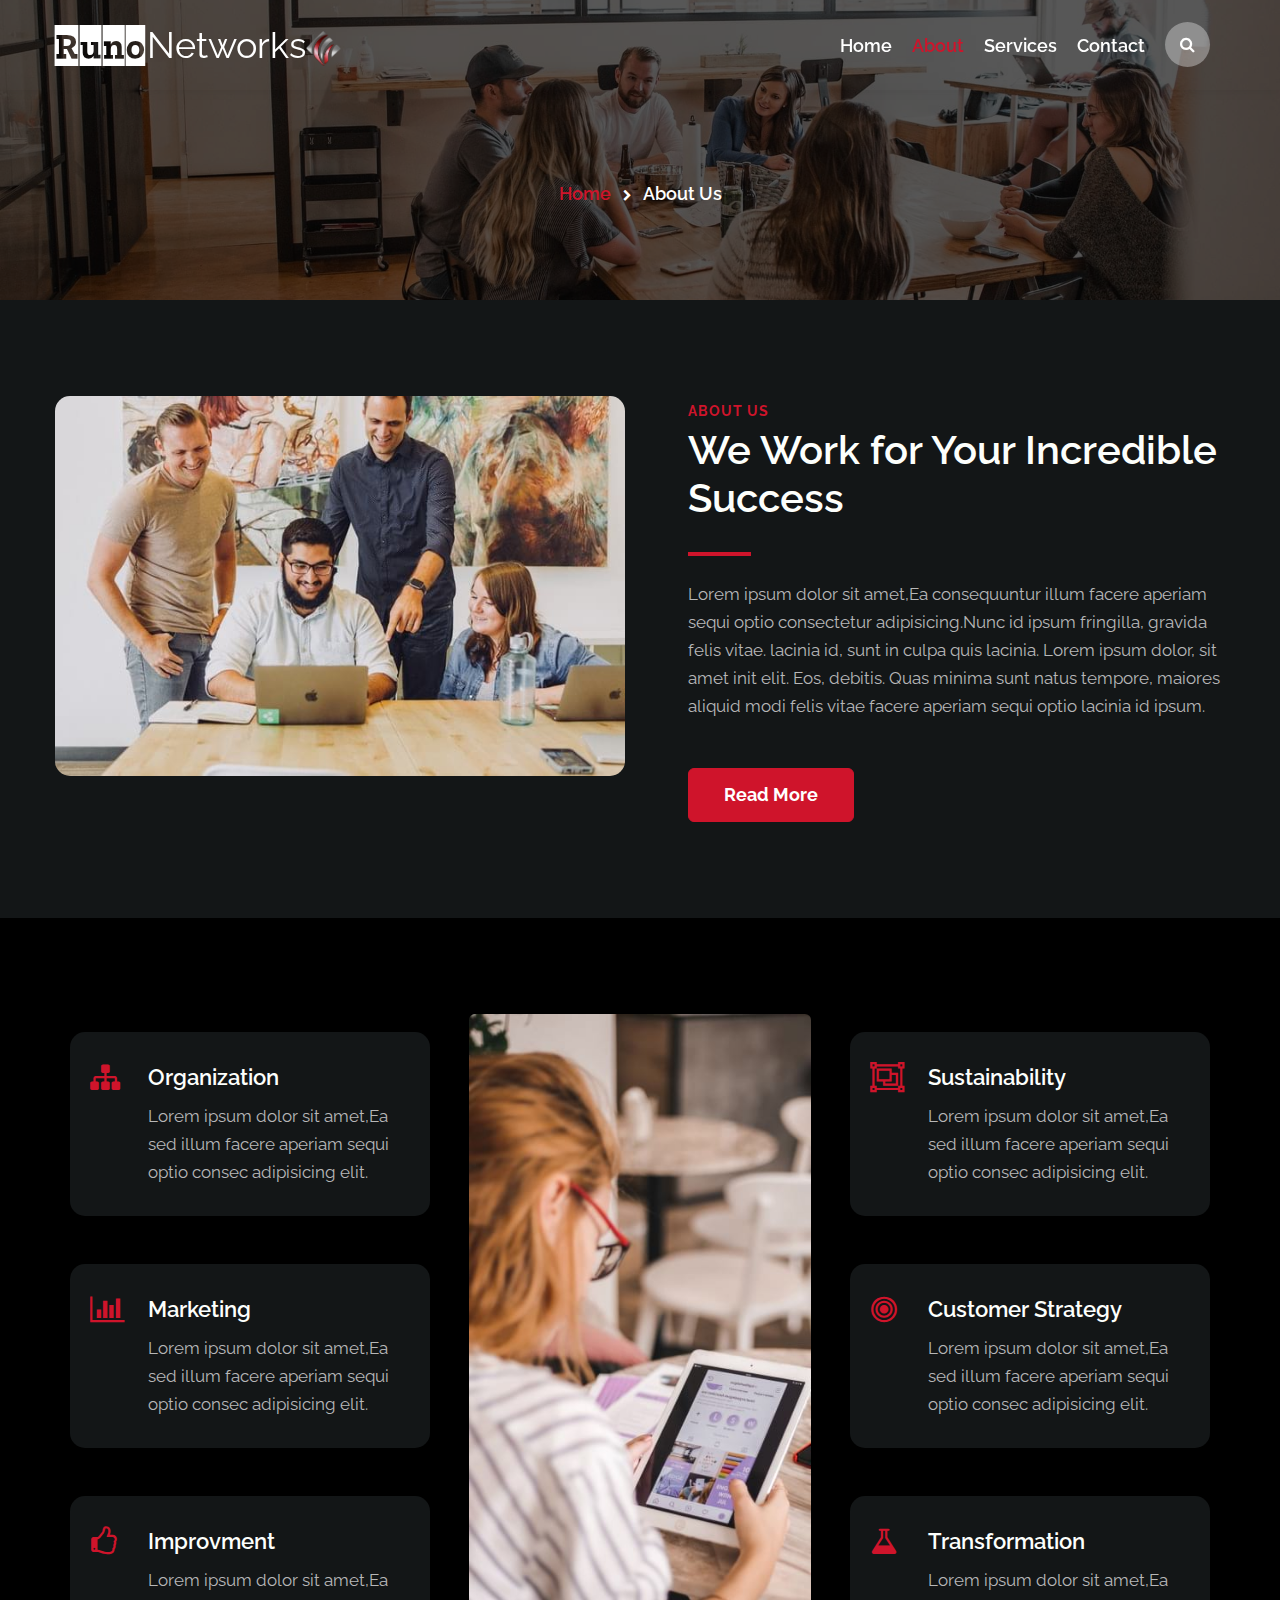
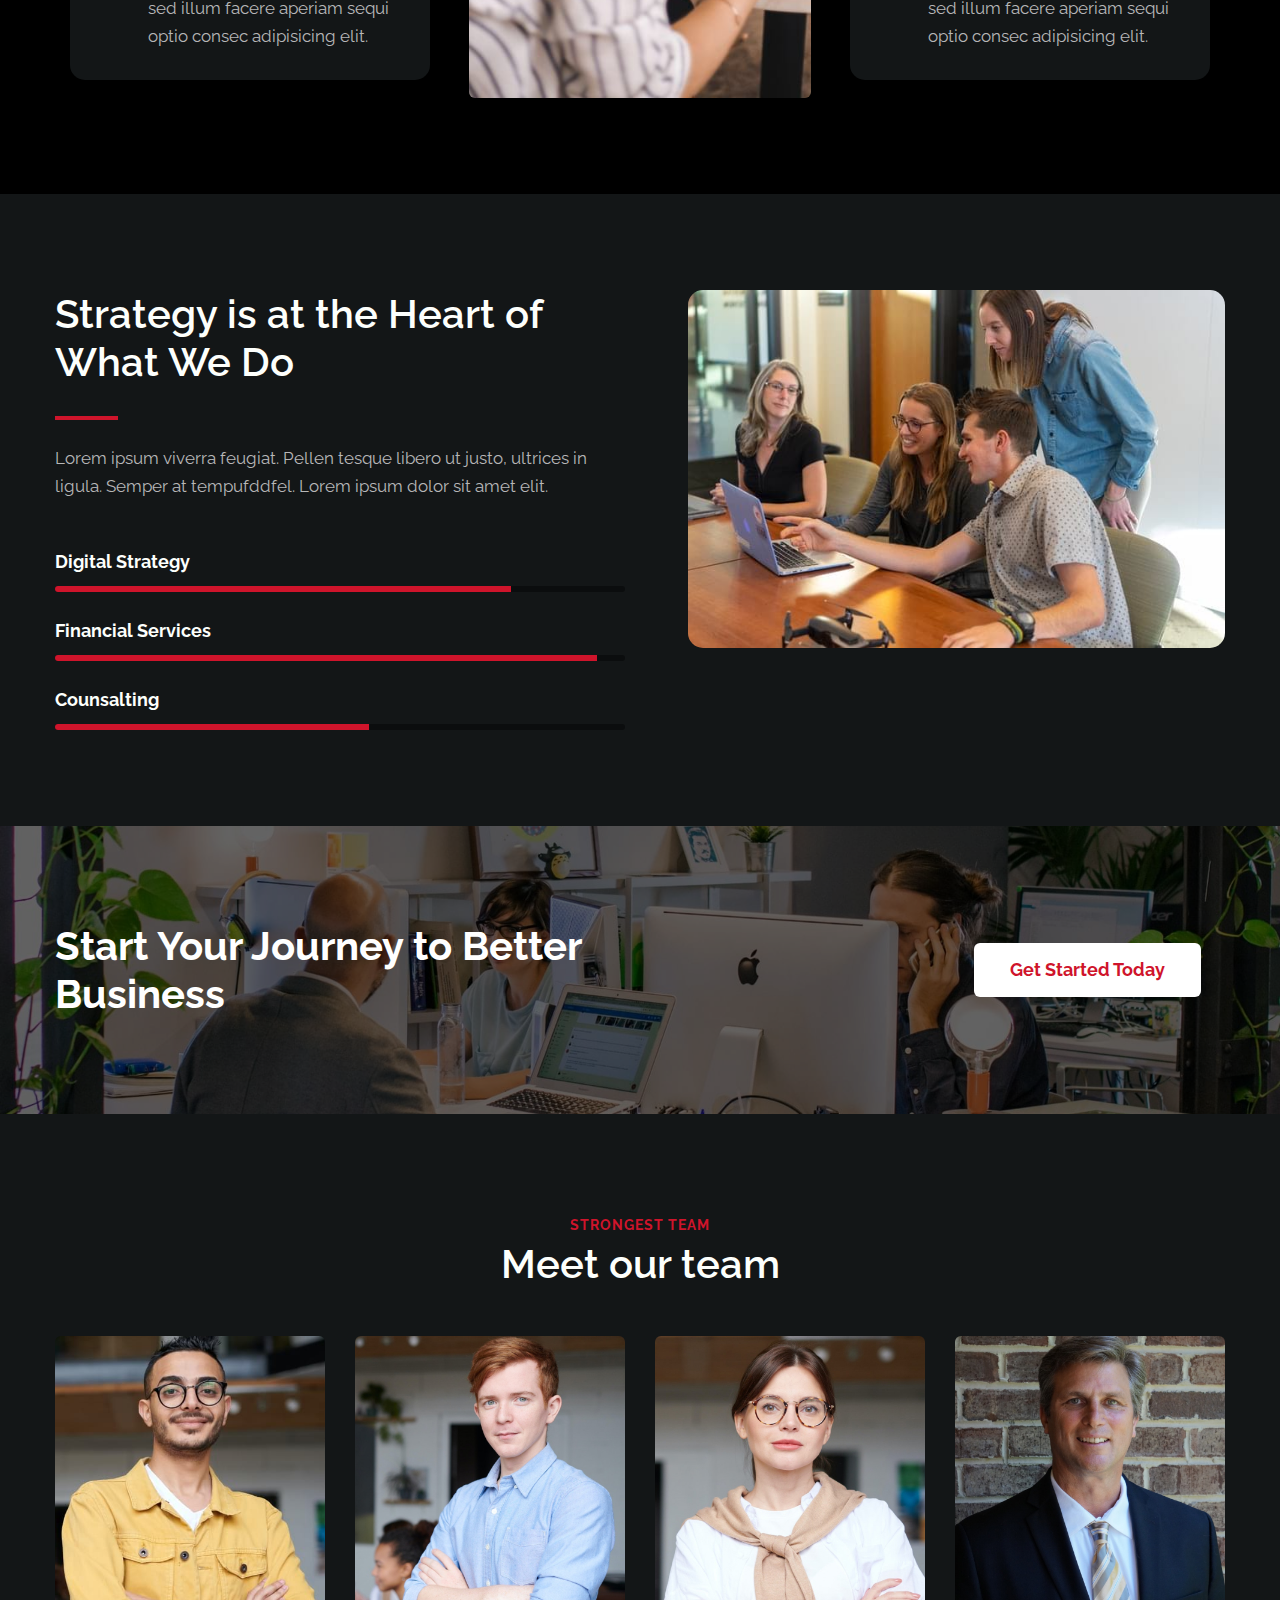
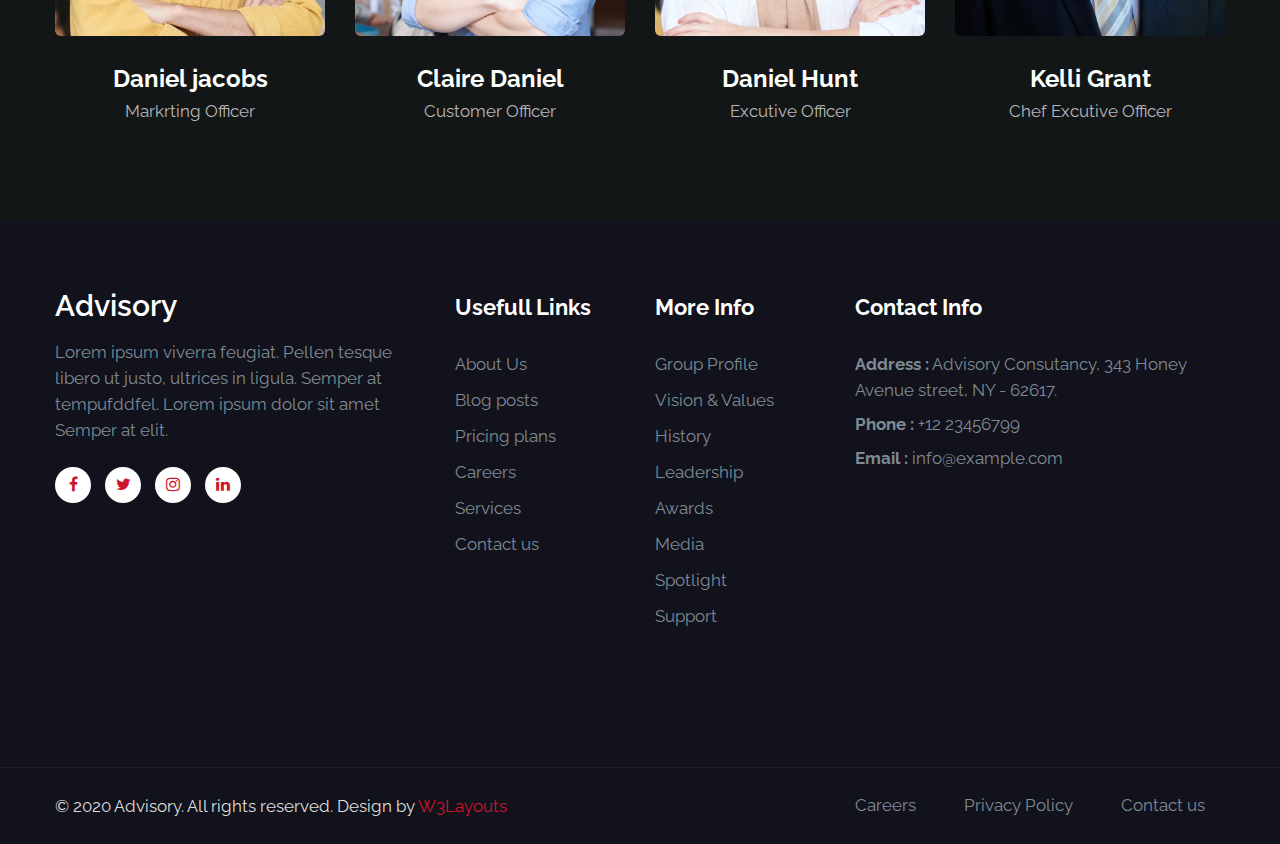
==== about.html @ a438079e "se cambia src" ====
<!--
Author: W3layouts
Author URL: http://w3layouts.com
-->
<!doctype html>
<html lang="en" data-theme="dark">

<head>
  <!-- Required meta tags -->
  <meta charset="utf-8">
  <meta name="viewport" content="width=device-width, initial-scale=1, shrink-to-fit=no">
  <title>Advisory a Corporate Category Bootstrap Responsive Website Template - About : W3Layouts</title>
  <!--/google-fonts-->
  <link href="//fonts.googleapis.com/css2?family=Raleway:ital,wght@0,400;0,600;0,700;1,300;1,500&display=swap"
    rel="stylesheet">
  <link href="//fonts.googleapis.com/css2?family=Saira+Stencil+One&display=swap" rel="stylesheet">
  <link href="//fonts.googleapis.com/css2?family=Zilla+Slab+Highlight:wght@700&display=swap" rel="stylesheet">
  <!--//google-fonts-->
  <!-- Template CSS -->
  <link rel="stylesheet" href="assets/css/style-starter.css">

</head>

<body>
  <!--header-->
  <header id="site-header" class="fixed-top">
    <div class="container">
      <nav class="navbar navbar-expand-lg stroke px-0">
        <h1> <a class="navbar-brand" href="index.html">
            <span class="hny-log">Runo</span>Networks
          </a></h1>
    <a class="navbar-brand" href="#index.html">
        <img src="/assets/images/runoLogo.png"   style="height:35px;" />
    </a> 
        <button class="navbar-toggler  collapsed bg-gradient" type="button" data-toggle="collapse"
          data-target="#navbarTogglerDemo02" aria-controls="navbarTogglerDemo02" aria-expanded="false"
          aria-label="Toggle navigation">
          <span class="navbar-toggler-icon fa icon-expand fa-bars"></span>
          <span class="navbar-toggler-icon fa icon-close fa-times"></span>
        </button>

        <div class="collapse navbar-collapse" id="navbarTogglerDemo02">
          <ul class="navbar-nav ml-auto">
            <li class="nav-item">
              <a class="nav-link" href="index.html">Home <span class="sr-only">(current)</span></a>
            </li>
            <li class="nav-item active">
              <a class="nav-link" href="about.html">About</a>
            </li>
            <li class="nav-item">
              <a class="nav-link" href="services.html">Services</a>
            </li>
           
            <li class="nav-item">
              <a class="nav-link" href="contact.html">Contact</a>
            </li>
            <!--/search-right-->
            <div class="search-right">
              <a href="#search" title="search"><span class="fa fa-search" aria-hidden="true"></span></a>
              <!-- search popup -->
              <div id="search" class="pop-overlay">
                <div class="popup">

                  <form action="error.html" method="GET" class="search-box">
                    <input type="search" placeholder="Enter Keyword" name="search" required="required" autofocus="">
                    <button type="submit" class="btn"><span class="fa fa-search" aria-hidden="true"></span></button>
                  </form>

                </div>
                <a class="close" href="#close">×</a>
              </div>
              <!-- /search popup -->
            </div>
            <!--//search-right-->
          </ul>
        </div>
        
        <!-- toggle switch for light and dark theme -->
        <!-- se comenta el switch de temas, y se establace el dark como default-->
        <!-- <div class="cont-ser-position">
          <nav class="navigation">
            <div class="theme-switch-wrapper">
              <label class="theme-switch" for="checkbox">
                <input type="checkbox" id="checkbox">
                <div class="mode-container">
                  <i class="gg-sun"></i>
                  <i class="gg-moon"></i>
                </div>
              </label>
            </div>
          </nav>
        </div>
      -->
        <!-- //toggle switch for light and dark theme -->
      </nav>
    </div>
  </header>
  <!--/header-->
  <div class="inner-banner">
    <section class="w3l-breadcrumb text-center">
      <div class="container">
        <ul class="breadcrumbs-custom-path">
          <li><a href="index.html">Home</a></li>
          <li class="active"><span class="fa fa-chevron-right mx-2" aria-hidden="true"></span> About Us</li>
        </ul>
      </div>
    </section>
  </div>
  <!-- about page about section -->

  <section class="w3l-index3" id="about1">
    <div class="midd-w3 py-5">
      <div class="container py-lg-5 py-md-3">
        <div class="row">
          <div class="col-lg-6 mb-lg-0 mb-md-5 mb-4">
            <img src="assets/images/ab1.jpg" alt="" class="radius-image-full img-fluid">
          </div>
          <div class="col-lg-6 pl-lg-5 ">
            <h3 class="sub-titlehny">About Us</h3>
            <h3 class="hny-title mx-0 mb-4">We Work for Your Incredible Success</h3>
            <div class="separatorhny"></div>
            <p class="">Lorem ipsum dolor sit amet,Ea consequuntur illum facere aperiam sequi optio
              consectetur adipisicing.Nunc id ipsum fringilla, gravida felis vitae. lacinia id, sunt in
              culpa quis lacinia. Lorem ipsum dolor, sit amet init elit. Eos,
              debitis. Quas minima sunt natus tempore, maiores aliquid modi felis vitae facere aperiam sequi
              optio lacinia id ipsum.</p>
            <a href="#" class="btn btn-style btn-primary mt-sm-5 mt-4">Read More</a>
          </div>
        </div>
      </div>
    </div>
  </section>
  <!-- /bottom-grids-->
  <section class="w3l-content-4 py-5" id="why">
    <div class="content-4-main py-lg-5 py-md-4">
      <div class="container">
        <div class="row cont-ser-info-inn mx-lg-0">
          <div class="col-lg-4 cont-ser-right">
            <div class="cont-ser-right-grids mb-lg-5 mb-4">
              <div class="row">
                <div class="col-2 cont-ser-right-icon">
                  <div class="cont-ser-icon">
                    <span class="fa fa-sitemap"></span>
                  </div>
                </div>
                <div class="col-10 cont-ser-right-info">
                  <h6><a href="#url">Organization</a></h6>
                  <p>Lorem ipsum dolor sit amet,Ea sed illum facere aperiam sequi optio consec
                    adipisicing elit.</p>
                </div>
              </div>
            </div>
            <div class="cont-ser-right-grids mb-lg-5 mb-4">
              <div class="row">
                <div class="col-2 cont-ser-right-icon">
                  <div class="cont-ser-icon">
                    <span class="fa fa-bar-chart"></span>
                  </div>
                </div>
                <div class="col-10 cont-ser-right-info">
                  <h6><a href="#url">Marketing</a></h6>
                  <p>Lorem ipsum dolor sit amet,Ea sed illum facere aperiam sequi optio consec
                    adipisicing elit.</p>
                </div>
              </div>
            </div>
            <div class="cont-ser-right-grids">
              <div class="row">
                <div class="col-2 cont-ser-right-icon">
                  <div class="cont-ser-icon">
                    <span class="fa fa-thumbs-o-up"></span>
                  </div>
                </div>
                <div class="col-10 cont-ser-right-info">
                  <h6><a href="#url">Improvment </a></h6>
                  <p>Lorem ipsum dolor sit amet,Ea sed illum facere aperiam sequi optio consec
                    adipisicing elit.</p>
                </div>
              </div>
            </div>
          </div>
          <div class="col-lg-4 cont-ser-left px-lg-4 mt-lg-0 mt-5">
            <img src="assets/images/services.jpg" class="img-fluid radius-image" alt="">
          </div>
          <div class="col-lg-4 cont-ser-right">
            <div class=" cont-ser-right-grids mb-lg-5 mb-4">
              <div class="row">
                <div class="col-2 cont-ser-right-icon">
                  <div class="cont-ser-icon">
                    <span class="fa fa-object-group"></span>
                  </div>
                </div>
                <div class="col-10 cont-ser-right-info">
                  <h6><a href="#url">Sustainability</a></h6>
                  <p>Lorem ipsum dolor sit amet,Ea sed illum facere aperiam sequi optio consec
                    adipisicing elit.</p>
                </div>
              </div>
            </div>
            <div class="cont-ser-right-grids mb-lg-5 mb-4">
              <div class="row">
                <div class="col-2 cont-ser-right-icon">
                  <div class="cont-ser-icon">
                    <span class="fa fa-bullseye"></span>
                  </div>
                </div>
                <div class="col-10 cont-ser-right-info">
                  <h6><a href="#url">Customer Strategy</a></h6>
                  <p>Lorem ipsum dolor sit amet,Ea sed illum facere aperiam sequi optio consec
                    adipisicing elit.</p>
                </div>
              </div>
            </div>
            <div class="cont-ser-right-grids">
              <div class="row">
                <div class="col-2 cont-ser-right-icon">
                  <div class="cont-ser-icon">
                    <span class="fa fa-flask"></span>
                  </div>
                </div>
                <div class="col-10 cont-ser-right-info">
                  <h6><a href="#url">Transformation</a></h6>
                  <p>Lorem ipsum dolor sit amet,Ea sed illum facere aperiam sequi optio consec
                    adipisicing elit.</p>
                </div>
              </div>
            </div>
          </div>

        </div>
      </div>
    </div>
  </section>
  <!-- home page skills section -->
  <section class="w3l-skills" id="skills">
    <div class="midd-w3 py-5">
      <div class="container py-lg-5 py-md-3">
        <div class="row">

          <div class="col-lg-6">
            <h3 class="hny-title mx-0 mb-4">Strategy is at the
              Heart of What We Do</h3>
            <div class="separatorhny"></div>
            <p>Lorem ipsum viverra feugiat. Pellen tesque libero ut justo, ultrices in
              ligula. Semper at tempufddfel. Lorem ipsum dolor sit amet elit. </p>
            <div class="skills-bars mt-md-5 mt-4">
              <div class="progress-info">
                <h6 class="progress-tittle">Digital Strategy</h6>
                <div class="progress">
                  <div class="progress-bar progress-bar-striped" role="progressbar" style="width: 80%"
                    aria-valuenow="80" aria-valuemin="0" aria-valuemax="100">
                  </div>
                </div>
              </div>
              <div class="progress-info">
                <h6 class="progress-tittle">Financial Services
                </h6>
                <div class="progress">
                  <div class="progress-bar progress-bar-striped" role="progressbar" style="width: 95%"
                    aria-valuenow="95" aria-valuemin="0" aria-valuemax="100">
                  </div>
                </div>
              </div>
              <div class="progress-info">
                <h6 class="progress-tittle">Counsalting</h6>
                <div class="progress">
                  <div class="progress-bar progress-bar-striped" role="progressbar" style="width: 55%"
                    aria-valuenow="55" aria-valuemin="0" aria-valuemax="100">
                  </div>
                </div>
              </div>

            </div>
          </div>
          <div class="col-lg-6 pl-lg-5 mt-lg-0 mt-5">
            <img src="assets/images/ab2.jpg" alt="" class="radius-image-full img-fluid">
          </div>
        </div>
      </div>

    </div>
  </section>
  <!-- //home page skills section -->
  <!-- /form-25-section -->
  <section class="w3l-form-25-section" id="subscribe">
    <!-- /form-25-section -->
    <div class="form-25-mian">
      <div class="container py-5">
        <div class="row subscription-grids py-5">
          <div class="col-lg-7 subscription-left forms-25-info">
            <div class="header-title">
              <h3 class="p-0">Start Your Journey to Better Business
              </h3>
            </div>
          </div>
          <div class="col-lg-5 subscription-right pl-lg-5 mt-lg-0 mt-4 text-lg-right">
            <a href="about.html" class="btn btn-style btn-white mr-lg-4 mr-sm-3"> Get Started Today</a>
          </div>
        </div>
      </div>
  </section>
  <!-- //form-25-section -->
  <!--/team-sec-->
  <section class="w3l-team-main" id="team">
    <div class="team py-5">
      <div class="container py-lg-5">
        <h6 class="sub-titlehny text-center">Strongest Team</h6>
        <h3 class="hny-title mb-md-5 mb-5 text-center">Meet our team</h3>
        <div class="row team-row mt-md-5 mt-4">
          <div class="col-lg-3 col-6 team-wrap">
            <div class="team-member text-center">
              <div class="team-img">
                <img src="assets/images/team1.jpg" alt="" class="radius-image">
                <div class="overlay-team">
                  <div class="team-details text-center">
                    <div class="socials mt-20">
                      <a href="#url">
                        <span class="fa fa-facebook-f"></span>
                      </a>
                      <a href="#url">
                        <span class="fa fa-twitter"></span>
                      </a>
                      <a href="#url">
                        <span class="fa fa-instagram"></span>
                      </a>
                    </div>
                  </div>
                </div>
              </div>
              <a href="#url" class="team-title">Daniel jacobs</a>
              <p>Markrting Officer</p>
            </div>
          </div>
          <!-- end team member -->

          <div class="col-lg-3 col-6 team-wrap">
            <div class="team-member text-center">
              <div class="team-img">
                <img src="assets/images/team3.jpg" alt="" class="radius-image">
                <div class="overlay-team">
                  <div class="team-details text-center">
                    <div class="socials mt-20">
                      <a href="#url">
                        <span class="fa fa-facebook-f"></span>
                      </a>
                      <a href="#url">
                        <span class="fa fa-twitter"></span>
                      </a>
                      <a href="#url">
                        <span class="fa fa-instagram"></span>
                      </a>
                    </div>
                  </div>
                </div>
              </div>
              <a href="#url" class="team-title">Claire Daniel</a>
              <p>Customer Officer</p>
            </div>
          </div>
          <!-- end team member -->

          <div class="col-lg-3 col-6 team-wrap mt-lg-0 mt-5">
            <div class="team-member last text-center">
              <div class="team-img">
                <img src="assets/images/team2.jpg" alt="" class="radius-image">
                <div class="overlay-team">
                  <div class="team-details text-center">
                    <div class="socials mt-20">
                      <a href="#url">
                        <span class="fa fa-facebook-f"></span>
                      </a>
                      <a href="#url">
                        <span class="fa fa-twitter"></span>
                      </a>
                      <a href="#url">
                        <span class="fa fa-instagram"></span>
                      </a>
                    </div>
                  </div>
                </div>
              </div>
              <a href="#url" class="team-title">Daniel Hunt</a>
              <p> Excutive Officer</p>
            </div>
          </div>
          <!-- end team member -->

          <div class="col-lg-3 col-6 team-wrap mt-lg-0 mt-5">
            <div class="team-member last text-center">
              <div class="team-img">
                <img src="assets/images/team4.jpg" alt="" class="radius-image">
                <div class="overlay-team">
                  <div class="team-details text-center">
                    <div class="socials mt-20">
                      <a href="#url">
                        <span class="fa fa-facebook-f"></span>
                      </a>
                      <a href="#url">
                        <span class="fa fa-twitter"></span>
                      </a>
                      <a href="#url">
                        <span class="fa fa-instagram"></span>
                      </a>
                    </div>
                  </div>
                </div>
              </div>
              <a href="#url" class="team-title">Kelli Grant</a>
              <p> Chef
                Excutive Officer</p>
            </div>
          </div>
          <!-- end team member -->

        </div>
      </div>
  </section>
  <!--//team-sec-->

  <!-- footer -->
  <section class="w3l-footer-29-main">
    <div class="footer-29 py-5">
      <div class="container py-lg-4">
        <div class="row footer-top-29">
          <div class="col-lg-4 col-md-6 col-sm-7 footer-list-29 footer-1 pr-lg-5">
            <div class="footer-logo mb-3">
              <a class="navbar-brand" href="index.html">Advisory</a>
            </div>
            <p>Lorem ipsum viverra feugiat. Pellen tesque libero ut justo, ultrices in ligula. Semper at
              tempufddfel. Lorem ipsum dolor sit amet Semper at elit.</p>
            <div class="main-social-footer-29 mt-4">
              <a href="#facebook" class="facebook"><span class="fa fa-facebook"></span></a>
              <a href="#twitter" class="twitter"><span class="fa fa-twitter"></span></a>
              <a href="#instagram" class="instagram"><span class="fa fa-instagram"></span></a>
              <a href="#linkedin" class="linkedin"><span class="fa fa-linkedin"></span></a>
            </div>
          </div>
          <div class="col-lg-2 col-md-6 col-sm-5 col-6 footer-list-29 footer-2 mt-sm-0 mt-5">

            <ul>
              <h6 class="footer-title-29">Usefull Links</h6>
              <li><a href="about.html">About Us</a></li>
              <li><a href="blog.html"> Blog posts</a></li>
              <li><a href="#pricing"> Pricing plans</a></li>
              <li><a href="#careers"> Careers</a></li>
              <li><a href="services.html">Services</a></li>
              <li><a href="contact.html">Contact us</a></li>
            </ul>
          </div>
          <div class="col-lg-2 col-md-6 col-sm-5 col-6 footer-list-29 footer-3 mt-lg-0 mt-5">
            <h6 class="footer-title-29">More Info</h6>
            <ul>
              <li><a href="#profile">Group Profile</a></li>
              <li><a href="#vision">Vision & Values</a></li>
              <li><a href="#history">History</a></li>
              <li><a href="#leader">Leadership</a></li>
              <li><a href="#award">Awards</a></li>
              <li><a href="#media"> Media</a></li>
              <li><a href="#spotlight">Spotlight</a></li>
              <li><a href="#support"> Support</a></li>
            </ul>

          </div>
          <div class="col-lg-4 col-md-6 col-sm-7 footer-list-29 footer-4 mt-lg-0 mt-5">
            <h6 class="footer-title-29">Contact Info </h6>
            <p><strong>Address :</strong> Advisory Consutancy, 343 Honey Avenue street, NY - 62617.</p>
            <p class="my-2"><strong>Phone :</strong> <a href="tel:+12 23456799">+12 23456799</a></p>
            <p><strong>Email :</strong> <a href="mailto:info@example.com">info@example.com</a></p>

            <div class="map-iframe-ft mt-4">
              <iframe
                src="https://www.google.com/maps/embed?pb=!1m18!1m12!1m3!1d317718.69319292053!2d-0.3817765050863085!3d51.528307984912544!2m3!1f0!2f0!3f0!3m2!1i1024!2i768!4f13.1!3m3!1m2!1s0x47d8a00baf21de75%3A0x52963a5addd52a99!2sLondon%2C+UK!5e0!3m2!1sen!2spl!4v1562654563739!5m2!1sen!2spl"
                width="100%" height="400" frameborder="0" style="border: 0px;" allowfullscreen=""></iframe>
            </div>
          </div>
        </div>
      </div>
    </div>
  </section>
  <!-- //footer -->

  <!-- copyright -->
  <section class="w3l-copyright">
    <div class="container">
      <div class="row bottom-copies">
        <p class="col-lg-8 copy-footer-29">© 2020 Advisory. All rights reserved. Design by <a
            href="https://w3layouts.com/" target="_blank">
            W3Layouts</a></p>

        <div class="col-lg-4 footer-list-29">
          <ul class="d-flex text-lg-right">
            <li><a href="#careers"> Careers</a></li>
            <li class="mx-lg-5 mx-md-4 mx-3"><a href="#privacymy-lg-0 my-4">Privacy Policy</a></li>
            <li><a href="contact.html">Contact us</a></li>
          </ul>
        </div>

      </div>
    </div>

    <!-- move top -->
    <button onclick="topFunction()" id="movetop" title="Go to top">
      &#10548;
    </button>
    <script>
      // When the user scrolls down 20px from the top of the document, show the button
      window.onscroll = function () {
        scrollFunction()
      };

      function scrollFunction() {
        if (document.body.scrollTop > 20 || document.documentElement.scrollTop > 20) {
          document.getElementById("movetop").style.display = "block";
        } else {
          document.getElementById("movetop").style.display = "none";
        }
      }

      // When the user clicks on the button, scroll to the top of the document
      function topFunction() {
        document.body.scrollTop = 0;
        document.documentElement.scrollTop = 0;
      }
    </script>
    <!-- /move top -->
  </section>
  <!-- //copyright -->
  <script src="assets/js/jquery-3.3.1.min.js"></script> <!-- Common jquery plugin -->
  <script src="assets/js/theme-change.js"></script><!-- theme switch js (light and dark)-->
  <!--/MENU-JS-->
  <script>
    $(window).on("scroll", function () {
      var scroll = $(window).scrollTop();

      if (scroll >= 80) {
        $("#site-header").addClass("nav-fixed");
      } else {
        $("#site-header").removeClass("nav-fixed");
      }
    });

    //Main navigation Active Class Add Remove
    $(".navbar-toggler").on("click", function () {
      $("header").toggleClass("active");
    });
    $(document).on("ready", function () {
      if ($(window).width() > 991) {
        $("header").removeClass("active");
      }
      $(window).on("resize", function () {
        if ($(window).width() > 991) {
          $("header").removeClass("active");
        }
      });
    });
  </script>
  <!--//MENU-JS-->

  <!-- disable body scroll which navbar is in active -->
  <script>
    $(function () {
      $('.navbar-toggler').click(function () {
        $('body').toggleClass('noscroll');
      })
    });
  </script>
  <!-- //disable body scroll which navbar is in active -->

  <!--bootstrap-->
  <script src="assets/js/bootstrap.min.js"></script>
  <!-- //bootstrap-->

</body>

</html>
---- assets/css/style-starter.css ----
@charset "UTF-8";

/*--
Author: W3layouts
Author URL: http://w3layouts.com
--*/
/*!
 * Bootstrap v4.4.1 (https://getbootstrap.com/)
 * Copyright 2011-2019 The Bootstrap Authors
 * Copyright 2011-2019 Twitter, Inc.
 * Licensed under MIT (https://github.com/twbs/bootstrap/blob/master/LICENSE)
 */
:root {
  --blue: #007bff;
  --indigo: #6610f2;
  --purple: #6f42c1;
  --pink: #e83e8c;
  --primary: #cf142b;
  --orange: #fd7e14;
  --yellow: #ffc107;
  --green: #28a745;
  --teal: #20c997;
  --cyan: #17a2b8;
  --white: #fff;
  --gray: #6c757d;
  --gray-dark: #343a40;
  --success: #28a745;
  --info: #17a2b8;
  --warning: #ffc107;
  --danger: #dc3545;
  --light: #f8f9fa;
  --dark: #343a40;
  --breakpoint-xs: 0;
  --breakpoint-sm: 576px;
  --breakpoint-md: 768px;
  --breakpoint-lg: 992px;
  --breakpoint-xl: 1200px;
  --font-family-sans-serif: -apple-system, BlinkMacSystemFont, "Segoe UI", Roboto, "Helvetica Neue", Arial, "Noto Sans", sans-serif, "Apple Color Emoji", "Segoe UI Emoji", "Segoe UI Symbol", "Noto Color Emoji";
  --font-family-monospace: SFMono-Regular, Menlo, Monaco, Consolas, "Liberation Mono", "Courier New", monospace;
}

*,
*::before,
*::after {
  box-sizing: border-box;
}

html {
  font-family: sans-serif;
  line-height: 1.15;
  -webkit-text-size-adjust: 100%;
  -webkit-tap-highlight-color: rgba(0, 0, 0, 0);
}

article,
aside,
figcaption,
figure,
footer,
header,
hgroup,
main,
nav,
section {
  display: block;
}

body {
  margin: 0;
  font-family: -apple-system, BlinkMacSystemFont, "Segoe UI", Roboto, "Helvetica Neue", Arial, "Noto Sans", sans-serif, "Apple Color Emoji", "Segoe UI Emoji", "Segoe UI Symbol", "Noto Color Emoji";
  font-size: 1rem;
  font-weight: 400;
  line-height: 1.5;
  color: #212529;
  text-align: left;
  background-color: #000;
}

[tabindex="-1"]:focus:not(:focus-visible) {
  outline: 0 !important;
}

hr {
  box-sizing: content-box;
  height: 0;
  overflow: visible;
}

h1,
h2,
h3,
h4,
h5,
h6 {
  margin-top: 0;
  margin-bottom: 0.5rem;
}

p {
  margin-top: 0;
  margin-bottom: 1rem;
}

abbr[title],
abbr[data-original-title] {
  text-decoration: underline;
  -webkit-text-decoration: underline dotted;
  text-decoration: underline dotted;
  cursor: help;
  border-bottom: 0;
  -webkit-text-decoration-skip-ink: none;
  text-decoration-skip-ink: none;
}

address {
  margin-bottom: 1rem;
  font-style: normal;
  line-height: inherit;
}

ol,
ul,
dl {
  margin-top: 0;
  margin-bottom: 1rem;
}

ol ol,
ul ul,
ol ul,
ul ol {
  margin-bottom: 0;
}

dt {
  font-weight: 600;
}

dd {
  margin-bottom: .5rem;
  margin-left: 0;
}

blockquote {
  margin: 0 0 1rem;
}

b,
strong {
  font-weight: bolder;
}

small {
  font-size: 80%;
}

sub,
sup {
  position: relative;
  font-size: 75%;
  line-height: 0;
  vertical-align: baseline;
}

sub {
  bottom: -.25em;
}

sup {
  top: -.5em;
}

a {
  color: var(--primary);
  text-decoration: none;
  background-color: transparent;
}

a:hover {
  color: #208c60;
  text-decoration: underline;
}

a:not([href]) {
  color: inherit;
  text-decoration: none;
}

a:not([href]):hover {
  color: inherit;
  text-decoration: none;
}

pre,
code,
kbd,
samp {
  font-family: SFMono-Regular, Menlo, Monaco, Consolas, "Liberation Mono", "Courier New", monospace;
  font-size: 1em;
}

pre {
  margin-top: 0;
  margin-bottom: 1rem;
  overflow: auto;
}

figure {
  margin: 0 0 1rem;
}

img {
  vertical-align: middle;
  border-style: none;
}

svg {
  overflow: hidden;
  vertical-align: middle;
}

table {
  border-collapse: collapse;
}

caption {
  padding-top: 0.75rem;
  padding-bottom: 0.75rem;
  color: #6c757d;
  text-align: left;
  caption-side: bottom;
}

th {
  text-align: inherit;
}

label {
  display: inline-block;
  margin-bottom: 0.5rem;
}

button {
  border-radius: 0;
}

button:focus {
  outline: 1px dotted;
  outline: 5px auto -webkit-focus-ring-color;
}

input,
button,
select,
optgroup,
textarea {
  margin: 0;
  font-family: inherit;
  font-size: inherit;
  line-height: inherit;
}

button,
input {
  overflow: visible;
}

button,
select {
  text-transform: none;
}

select {
  word-wrap: normal;
}

button,
[type="button"],
[type="reset"],
[type="submit"] {
  -webkit-appearance: button;
}

button:not(:disabled),
[type="button"]:not(:disabled),
[type="reset"]:not(:disabled),
[type="submit"]:not(:disabled) {
  cursor: pointer;
}

button::-moz-focus-inner,
[type="button"]::-moz-focus-inner,
[type="reset"]::-moz-focus-inner,
[type="submit"]::-moz-focus-inner {
  padding: 0;
  border-style: none;
}

input[type="radio"],
input[type="checkbox"] {
  box-sizing: border-box;
  padding: 0;
}

input[type="date"],
input[type="time"],
input[type="datetime-local"],
input[type="month"] {
  -webkit-appearance: listbox;
}

textarea {
  overflow: auto;
  resize: vertical;
}

fieldset {
  min-width: 0;
  padding: 0;
  margin: 0;
  border: 0;
}

legend {
  display: block;
  width: 100%;
  max-width: 100%;
  padding: 0;
  margin-bottom: .5rem;
  font-size: 1.5rem;
  line-height: inherit;
  color: inherit;
  white-space: normal;
}

@media (max-width: 1200px) {
  legend {
    font-size: calc(1.275rem + 0.3vw);
  }
}

progress {
  vertical-align: baseline;
}

[type="number"]::-webkit-inner-spin-button,
[type="number"]::-webkit-outer-spin-button {
  height: auto;
}

[type="search"] {
  outline-offset: -2px;
  -webkit-appearance: none;
}

[type="search"]::-webkit-search-decoration {
  -webkit-appearance: none;
}

::-webkit-file-upload-button {
  font: inherit;
  -webkit-appearance: button;
}

output {
  display: inline-block;
}

summary {
  display: list-item;
  cursor: pointer;
}

template {
  display: none;
}

[hidden] {
  display: none !important;
}

h1,
h2,
h3,
h4,
h5,
h6,
.h1,
.h2,
.h3,
.h4,
.h5,
.h6 {
  margin-bottom: 0.5rem;
  font-weight: 400;
  line-height: 28px;
}

h1,
.h1 {
  font-size: 2.5rem;
}

@media (max-width: 1200px) {

  h1,
  .h1 {
    font-size: calc(1.375rem + 1.5vw);
  }
}

h2,
.h2 {
  font-size: 2rem;
}

@media (max-width: 1200px) {

  h2,
  .h2 {
    font-size: calc(1.325rem + 0.9vw);
  }
}

h3,
.h3 {
  font-size: 1.75rem;
}

@media (max-width: 1200px) {

  h3,
  .h3 {
    font-size: calc(1.3rem + 0.6vw);
  }
}

h4,
.h4 {
  font-size: 1.5rem;
}

@media (max-width: 1200px) {

  h4,
  .h4 {
    font-size: calc(1.275rem + 0.3vw);
  }
}

h5,
.h5 {
  font-size: 1.25rem;
}

h6,
.h6 {
  font-size: 1rem;
}

.lead {
  font-size: 1.25rem;
  font-weight: 300;
}

.display-1 {
  font-size: 6rem;
  font-weight: 300;
  line-height: 1.2;
}

@media (max-width: 1200px) {
  .display-1 {
    font-size: calc(1.725rem + 5.7vw);
  }
}

.display-2 {
  font-size: 5.5rem;
  font-weight: 300;
  line-height: 1.2;
}

@media (max-width: 1200px) {
  .display-2 {
    font-size: calc(1.675rem + 5.1vw);
  }
}

.display-3 {
  font-size: 4.5rem;
  font-weight: 300;
  line-height: 1.2;
}

@media (max-width: 1200px) {
  .display-3 {
    font-size: calc(1.575rem + 3.9vw);
  }
}

.display-4 {
  font-size: 3.5rem;
  font-weight: 300;
  line-height: 1.2;
}

@media (max-width: 1200px) {
  .display-4 {
    font-size: calc(1.475rem + 2.7vw);
  }
}

hr {
  margin-top: 1rem;
  margin-bottom: 1rem;
  border: 0;
  border-top: 1px solid rgba(0, 0, 0, 0.1);
}

small,
.small {
  font-size: 80%;
  font-weight: 400;
}

mark,
.mark {
  padding: 0.2em;
  background-color: #fcf8e3;
}

.list-unstyled {
  padding-left: 0;
  list-style: none;
}

.list-inline {
  padding-left: 0;
  list-style: none;
}

.list-inline-item {
  display: inline-block;
}

.list-inline-item:not(:last-child) {
  margin-right: 0.5rem;
}

.initialism {
  font-size: 90%;
  text-transform: uppercase;
}

.blockquote {
  margin-bottom: 1rem;
  font-size: 1.25rem;
}

.blockquote-footer {
  display: block;
  font-size: 80%;
  color: #6c757d;
}

.blockquote-footer::before {
  content: "\2014\00A0";
}

.img-fluid {
  max-width: 100%;
  height: auto;
}

.img-thumbnail {
  padding: 0.25rem;
  background-color: #fff;
  border: 1px solid #dee2e6;
  border-radius: 0.25rem;
  max-width: 100%;
  height: auto;
}

.figure {
  display: inline-block;
}

.figure-img {
  margin-bottom: 0.5rem;
  line-height: 1;
}

.figure-caption {
  font-size: 90%;
  color: #6c757d;
}

code {
  font-size: 87.5%;
  color: #e83e8c;
  word-wrap: break-word;
}

a>code {
  color: inherit;
}

kbd {
  padding: 0.2rem 0.4rem;
  font-size: 87.5%;
  color: #fff;
  background-color: #212529;
  border-radius: 0.2rem;
}

kbd kbd {
  padding: 0;
  font-size: 100%;
  font-weight: 600;
}

pre {
  display: block;
  font-size: 87.5%;
  color: #212529;
}

pre code {
  font-size: inherit;
  color: inherit;
  word-break: normal;
}

.pre-scrollable {
  max-height: 340px;
  overflow-y: scroll;
}

.container {
  width: 100%;
  padding-right: 15px;
  padding-left: 15px;
  margin-right: auto;
  margin-left: auto;
}

@media (min-width: 576px) {
  .container {
    max-width: 540px;
  }
}

@media (min-width: 768px) {
  .container {
    max-width: 720px;
  }
}

@media (min-width: 992px) {
  .container {
    max-width: 960px;
  }
}

@media (min-width: 1200px) {
  .container {
    max-width: 1140px;
  }
}

.container-fluid,
.container-sm,
.container-md,
.container-lg,
.container-xl {
  width: 100%;
  padding-right: 15px;
  padding-left: 15px;
  margin-right: auto;
  margin-left: auto;
}

@media (min-width: 576px) {

  .container,
  .container-sm {
    max-width: 540px;
  }
}

@media (min-width: 768px) {

  .container,
  .container-sm,
  .container-md {
    max-width: 720px;
  }
}

@media (min-width: 992px) {

  .container,
  .container-sm,
  .container-md,
  .container-lg {
    max-width: 960px;
  }
}

@media (min-width: 1200px) {

  .container,
  .container-sm,
  .container-md,
  .container-lg,
  .container-xl {
    max-width: 1140px;
  }
}

.row {
  display: flex;
  flex-wrap: wrap;
  margin-right: -15px;
  margin-left: -15px;
}

.no-gutters {
  margin-right: 0;
  margin-left: 0;
}

.no-gutters>.col,
.no-gutters>[class*="col-"] {
  padding-right: 0;
  padding-left: 0;
}

.col-1,
.col-2,
.col-3,
.col-4,
.col-5,
.col-6,
.col-7,
.col-8,
.col-9,
.col-10,
.col-11,
.col-12,
.col,
.col-auto,
.col-sm-1,
.col-sm-2,
.col-sm-3,
.col-sm-4,
.col-sm-5,
.col-sm-6,
.col-sm-7,
.col-sm-8,
.col-sm-9,
.col-sm-10,
.col-sm-11,
.col-sm-12,
.col-sm,
.col-sm-auto,
.col-md-1,
.col-md-2,
.col-md-3,
.col-md-4,
.col-md-5,
.col-md-6,
.col-md-7,
.col-md-8,
.col-md-9,
.col-md-10,
.col-md-11,
.col-md-12,
.col-md,
.col-md-auto,
.col-lg-1,
.col-lg-2,
.col-lg-3,
.col-lg-4,
.col-lg-5,
.col-lg-6,
.col-lg-7,
.col-lg-8,
.col-lg-9,
.col-lg-10,
.col-lg-11,
.col-lg-12,
.col-lg,
.col-lg-auto,
.col-xl-1,
.col-xl-2,
.col-xl-3,
.col-xl-4,
.col-xl-5,
.col-xl-6,
.col-xl-7,
.col-xl-8,
.col-xl-9,
.col-xl-10,
.col-xl-11,
.col-xl-12,
.col-xl,
.col-xl-auto {
  position: relative;
  width: 100%;
  padding-right: 15px;
  padding-left: 15px;
}

.col {
  flex-basis: 0;
  flex-grow: 1;
  max-width: 100%;
}

.row-cols-1>* {
  flex: 0 0 100%;
  max-width: 100%;
}

.row-cols-2>* {
  flex: 0 0 50%;
  max-width: 50%;
}

.row-cols-3>* {
  flex: 0 0 33.33333%;
  max-width: 33.33333%;
}

.row-cols-4>* {
  flex: 0 0 25%;
  max-width: 25%;
}

.row-cols-5>* {
  flex: 0 0 20%;
  max-width: 20%;
}

.row-cols-6>* {
  flex: 0 0 16.66667%;
  max-width: 16.66667%;
}

.col-auto {
  flex: 0 0 auto;
  width: auto;
  max-width: 100%;
}

.col-1 {
  flex: 0 0 8.33333%;
  max-width: 8.33333%;
}

.col-2 {
  flex: 0 0 16.66667%;
  max-width: 16.66667%;
}

.col-3 {
  flex: 0 0 25%;
  max-width: 25%;
}

.col-4 {
  flex: 0 0 33.33333%;
  max-width: 33.33333%;
}

.col-5 {
  flex: 0 0 41.66667%;
  max-width: 41.66667%;
}

.col-6 {
  flex: 0 0 50%;
  max-width: 50%;
}

.col-7 {
  flex: 0 0 58.33333%;
  max-width: 58.33333%;
}

.col-8 {
  flex: 0 0 66.66667%;
  max-width: 66.66667%;
}

.col-9 {
  flex: 0 0 75%;
  max-width: 75%;
}

.col-10 {
  flex: 0 0 83.33333%;
  max-width: 83.33333%;
}

.col-11 {
  flex: 0 0 91.66667%;
  max-width: 91.66667%;
}

.col-12 {
  flex: 0 0 100%;
  max-width: 100%;
}

.order-first {
  order: -1;
}

.order-last {
  order: 13;
}

.order-0 {
  order: 0;
}

.order-1 {
  order: 1;
}

.order-2 {
  order: 2;
}

.order-3 {
  order: 3;
}

.order-4 {
  order: 4;
}

.order-5 {
  order: 5;
}

.order-6 {
  order: 6;
}

.order-7 {
  order: 7;
}

.order-8 {
  order: 8;
}

.order-9 {
  order: 9;
}

.order-10 {
  order: 10;
}

.order-11 {
  order: 11;
}

.order-12 {
  order: 12;
}

.offset-1 {
  margin-left: 8.33333%;
}

.offset-2 {
  margin-left: 16.66667%;
}

.offset-3 {
  margin-left: 25%;
}

.offset-4 {
  margin-left: 33.33333%;
}

.offset-5 {
  margin-left: 41.66667%;
}

.offset-6 {
  margin-left: 50%;
}

.offset-7 {
  margin-left: 58.33333%;
}

.offset-8 {
  margin-left: 66.66667%;
}

.offset-9 {
  margin-left: 75%;
}

.offset-10 {
  margin-left: 83.33333%;
}

.offset-11 {
  margin-left: 91.66667%;
}

@media (min-width: 576px) {
  .col-sm {
    flex-basis: 0;
    flex-grow: 1;
    max-width: 100%;
  }

  .row-cols-sm-1>* {
    flex: 0 0 100%;
    max-width: 100%;
  }

  .row-cols-sm-2>* {
    flex: 0 0 50%;
    max-width: 50%;
  }

  .row-cols-sm-3>* {
    flex: 0 0 33.33333%;
    max-width: 33.33333%;
  }

  .row-cols-sm-4>* {
    flex: 0 0 25%;
    max-width: 25%;
  }

  .row-cols-sm-5>* {
    flex: 0 0 20%;
    max-width: 20%;
  }

  .row-cols-sm-6>* {
    flex: 0 0 16.66667%;
    max-width: 16.66667%;
  }

  .col-sm-auto {
    flex: 0 0 auto;
    width: auto;
    max-width: 100%;
  }

  .col-sm-1 {
    flex: 0 0 8.33333%;
    max-width: 8.33333%;
  }

  .col-sm-2 {
    flex: 0 0 16.66667%;
    max-width: 16.66667%;
  }

  .col-sm-3 {
    flex: 0 0 25%;
    max-width: 25%;
  }

  .col-sm-4 {
    flex: 0 0 33.33333%;
    max-width: 33.33333%;
  }

  .col-sm-5 {
    flex: 0 0 41.66667%;
    max-width: 41.66667%;
  }

  .col-sm-6 {
    flex: 0 0 50%;
    max-width: 50%;
  }

  .col-sm-7 {
    flex: 0 0 58.33333%;
    max-width: 58.33333%;
  }

  .col-sm-8 {
    flex: 0 0 66.66667%;
    max-width: 66.66667%;
  }

  .col-sm-9 {
    flex: 0 0 75%;
    max-width: 75%;
  }

  .col-sm-10 {
    flex: 0 0 83.33333%;
    max-width: 83.33333%;
  }

  .col-sm-11 {
    flex: 0 0 91.66667%;
    max-width: 91.66667%;
  }

  .col-sm-12 {
    flex: 0 0 100%;
    max-width: 100%;
  }

  .order-sm-first {
    order: -1;
  }

  .order-sm-last {
    order: 13;
  }

  .order-sm-0 {
    order: 0;
  }

  .order-sm-1 {
    order: 1;
  }

  .order-sm-2 {
    order: 2;
  }

  .order-sm-3 {
    order: 3;
  }

  .order-sm-4 {
    order: 4;
  }

  .order-sm-5 {
    order: 5;
  }

  .order-sm-6 {
    order: 6;
  }

  .order-sm-7 {
    order: 7;
  }

  .order-sm-8 {
    order: 8;
  }

  .order-sm-9 {
    order: 9;
  }

  .order-sm-10 {
    order: 10;
  }

  .order-sm-11 {
    order: 11;
  }

  .order-sm-12 {
    order: 12;
  }

  .offset-sm-0 {
    margin-left: 0;
  }

  .offset-sm-1 {
    margin-left: 8.33333%;
  }

  .offset-sm-2 {
    margin-left: 16.66667%;
  }

  .offset-sm-3 {
    margin-left: 25%;
  }

  .offset-sm-4 {
    margin-left: 33.33333%;
  }

  .offset-sm-5 {
    margin-left: 41.66667%;
  }

  .offset-sm-6 {
    margin-left: 50%;
  }

  .offset-sm-7 {
    margin-left: 58.33333%;
  }

  .offset-sm-8 {
    margin-left: 66.66667%;
  }

  .offset-sm-9 {
    margin-left: 75%;
  }

  .offset-sm-10 {
    margin-left: 83.33333%;
  }

  .offset-sm-11 {
    margin-left: 91.66667%;
  }
}

@media (min-width: 768px) {
  .col-md {
    flex-basis: 0;
    flex-grow: 1;
    max-width: 100%;
  }

  .row-cols-md-1>* {
    flex: 0 0 100%;
    max-width: 100%;
  }

  .row-cols-md-2>* {
    flex: 0 0 50%;
    max-width: 50%;
  }

  .row-cols-md-3>* {
    flex: 0 0 33.33333%;
    max-width: 33.33333%;
  }

  .row-cols-md-4>* {
    flex: 0 0 25%;
    max-width: 25%;
  }

  .row-cols-md-5>* {
    flex: 0 0 20%;
    max-width: 20%;
  }

  .row-cols-md-6>* {
    flex: 0 0 16.66667%;
    max-width: 16.66667%;
  }

  .col-md-auto {
    flex: 0 0 auto;
    width: auto;
    max-width: 100%;
  }

  .col-md-1 {
    flex: 0 0 8.33333%;
    max-width: 8.33333%;
  }

  .col-md-2 {
    flex: 0 0 16.66667%;
    max-width: 16.66667%;
  }

  .col-md-3 {
    flex: 0 0 25%;
    max-width: 25%;
  }

  .col-md-4 {
    flex: 0 0 33.33333%;
    max-width: 33.33333%;
  }

  .col-md-5 {
    flex: 0 0 41.66667%;
    max-width: 41.66667%;
  }

  .col-md-6 {
    flex: 0 0 50%;
    max-width: 50%;
  }

  .col-md-7 {
    flex: 0 0 58.33333%;
    max-width: 58.33333%;
  }

  .col-md-8 {
    flex: 0 0 66.66667%;
    max-width: 66.66667%;
  }

  .col-md-9 {
    flex: 0 0 75%;
    max-width: 75%;
  }

  .col-md-10 {
    flex: 0 0 83.33333%;
    max-width: 83.33333%;
  }

  .col-md-11 {
    flex: 0 0 91.66667%;
    max-width: 91.66667%;
  }

  .col-md-12 {
    flex: 0 0 100%;
    max-width: 100%;
  }

  .order-md-first {
    order: -1;
  }

  .order-md-last {
    order: 13;
  }

  .order-md-0 {
    order: 0;
  }

  .order-md-1 {
    order: 1;
  }

  .order-md-2 {
    order: 2;
  }

  .order-md-3 {
    order: 3;
  }

  .order-md-4 {
    order: 4;
  }

  .order-md-5 {
    order: 5;
  }

  .order-md-6 {
    order: 6;
  }

  .order-md-7 {
    order: 7;
  }

  .order-md-8 {
    order: 8;
  }

  .order-md-9 {
    order: 9;
  }

  .order-md-10 {
    order: 10;
  }

  .order-md-11 {
    order: 11;
  }

  .order-md-12 {
    order: 12;
  }

  .offset-md-0 {
    margin-left: 0;
  }

  .offset-md-1 {
    margin-left: 8.33333%;
  }

  .offset-md-2 {
    margin-left: 16.66667%;
  }

  .offset-md-3 {
    margin-left: 25%;
  }

  .offset-md-4 {
    margin-left: 33.33333%;
  }

  .offset-md-5 {
    margin-left: 41.66667%;
  }

  .offset-md-6 {
    margin-left: 50%;
  }

  .offset-md-7 {
    margin-left: 58.33333%;
  }

  .offset-md-8 {
    margin-left: 66.66667%;
  }

  .offset-md-9 {
    margin-left: 75%;
  }

  .offset-md-10 {
    margin-left: 83.33333%;
  }

  .offset-md-11 {
    margin-left: 91.66667%;
  }
}

@media (min-width: 992px) {
  .col-lg {
    flex-basis: 0;
    flex-grow: 1;
    max-width: 100%;
  }

  .row-cols-lg-1>* {
    flex: 0 0 100%;
    max-width: 100%;
  }

  .row-cols-lg-2>* {
    flex: 0 0 50%;
    max-width: 50%;
  }

  .row-cols-lg-3>* {
    flex: 0 0 33.33333%;
    max-width: 33.33333%;
  }

  .row-cols-lg-4>* {
    flex: 0 0 25%;
    max-width: 25%;
  }

  .row-cols-lg-5>* {
    flex: 0 0 20%;
    max-width: 20%;
  }

  .row-cols-lg-6>* {
    flex: 0 0 16.66667%;
    max-width: 16.66667%;
  }

  .col-lg-auto {
    flex: 0 0 auto;
    width: auto;
    max-width: 100%;
  }

  .col-lg-1 {
    flex: 0 0 8.33333%;
    max-width: 8.33333%;
  }

  .col-lg-2 {
    flex: 0 0 16.66667%;
    max-width: 16.66667%;
  }

  .col-lg-3 {
    flex: 0 0 25%;
    max-width: 25%;
  }

  .col-lg-4 {
    flex: 0 0 33.33333%;
    max-width: 33.33333%;
  }

  .col-lg-5 {
    flex: 0 0 41.66667%;
    max-width: 41.66667%;
  }

  .col-lg-6 {
    flex: 0 0 50%;
    max-width: 50%;
  }

  .col-lg-7 {
    flex: 0 0 58.33333%;
    max-width: 58.33333%;
  }

  .col-lg-8 {
    flex: 0 0 66.66667%;
    max-width: 66.66667%;
  }

  .col-lg-9 {
    flex: 0 0 75%;
    max-width: 75%;
  }

  .col-lg-10 {
    flex: 0 0 83.33333%;
    max-width: 83.33333%;
  }

  .col-lg-11 {
    flex: 0 0 91.66667%;
    max-width: 91.66667%;
  }

  .col-lg-12 {
    flex: 0 0 100%;
    max-width: 100%;
  }

  .order-lg-first {
    order: -1;
  }

  .order-lg-last {
    order: 13;
  }

  .order-lg-0 {
    order: 0;
  }

  .order-lg-1 {
    order: 1;
  }

  .order-lg-2 {
    order: 2;
  }

  .order-lg-3 {
    order: 3;
  }

  .order-lg-4 {
    order: 4;
  }

  .order-lg-5 {
    order: 5;
  }

  .order-lg-6 {
    order: 6;
  }

  .order-lg-7 {
    order: 7;
  }

  .order-lg-8 {
    order: 8;
  }

  .order-lg-9 {
    order: 9;
  }

  .order-lg-10 {
    order: 10;
  }

  .order-lg-11 {
    order: 11;
  }

  .order-lg-12 {
    order: 12;
  }

  .offset-lg-0 {
    margin-left: 0;
  }

  .offset-lg-1 {
    margin-left: 8.33333%;
  }

  .offset-lg-2 {
    margin-left: 16.66667%;
  }

  .offset-lg-3 {
    margin-left: 25%;
  }

  .offset-lg-4 {
    margin-left: 33.33333%;
  }

  .offset-lg-5 {
    margin-left: 41.66667%;
  }

  .offset-lg-6 {
    margin-left: 50%;
  }

  .offset-lg-7 {
    margin-left: 58.33333%;
  }

  .offset-lg-8 {
    margin-left: 66.66667%;
  }

  .offset-lg-9 {
    margin-left: 75%;
  }

  .offset-lg-10 {
    margin-left: 83.33333%;
  }

  .offset-lg-11 {
    margin-left: 91.66667%;
  }
}

@media (min-width: 1200px) {
  .col-xl {
    flex-basis: 0;
    flex-grow: 1;
    max-width: 100%;
  }

  .row-cols-xl-1>* {
    flex: 0 0 100%;
    max-width: 100%;
  }

  .row-cols-xl-2>* {
    flex: 0 0 50%;
    max-width: 50%;
  }

  .row-cols-xl-3>* {
    flex: 0 0 33.33333%;
    max-width: 33.33333%;
  }

  .row-cols-xl-4>* {
    flex: 0 0 25%;
    max-width: 25%;
  }

  .row-cols-xl-5>* {
    flex: 0 0 20%;
    max-width: 20%;
  }

  .row-cols-xl-6>* {
    flex: 0 0 16.66667%;
    max-width: 16.66667%;
  }

  .col-xl-auto {
    flex: 0 0 auto;
    width: auto;
    max-width: 100%;
  }

  .col-xl-1 {
    flex: 0 0 8.33333%;
    max-width: 8.33333%;
  }

  .col-xl-2 {
    flex: 0 0 16.66667%;
    max-width: 16.66667%;
  }

  .col-xl-3 {
    flex: 0 0 25%;
    max-width: 25%;
  }

  .col-xl-4 {
    flex: 0 0 33.33333%;
    max-width: 33.33333%;
  }

  .col-xl-5 {
    flex: 0 0 41.66667%;
    max-width: 41.66667%;
  }

  .col-xl-6 {
    flex: 0 0 50%;
    max-width: 50%;
  }

  .col-xl-7 {
    flex: 0 0 58.33333%;
    max-width: 58.33333%;
  }

  .col-xl-8 {
    flex: 0 0 66.66667%;
    max-width: 66.66667%;
  }

  .col-xl-9 {
    flex: 0 0 75%;
    max-width: 75%;
  }

  .col-xl-10 {
    flex: 0 0 83.33333%;
    max-width: 83.33333%;
  }

  .col-xl-11 {
    flex: 0 0 91.66667%;
    max-width: 91.66667%;
  }

  .col-xl-12 {
    flex: 0 0 100%;
    max-width: 100%;
  }

  .order-xl-first {
    order: -1;
  }

  .order-xl-last {
    order: 13;
  }

  .order-xl-0 {
    order: 0;
  }

  .order-xl-1 {
    order: 1;
  }

  .order-xl-2 {
    order: 2;
  }

  .order-xl-3 {
    order: 3;
  }

  .order-xl-4 {
    order: 4;
  }

  .order-xl-5 {
    order: 5;
  }

  .order-xl-6 {
    order: 6;
  }

  .order-xl-7 {
    order: 7;
  }

  .order-xl-8 {
    order: 8;
  }

  .order-xl-9 {
    order: 9;
  }

  .order-xl-10 {
    order: 10;
  }

  .order-xl-11 {
    order: 11;
  }

  .order-xl-12 {
    order: 12;
  }

  .offset-xl-0 {
    margin-left: 0;
  }

  .offset-xl-1 {
    margin-left: 8.33333%;
  }

  .offset-xl-2 {
    margin-left: 16.66667%;
  }

  .offset-xl-3 {
    margin-left: 25%;
  }

  .offset-xl-4 {
    margin-left: 33.33333%;
  }

  .offset-xl-5 {
    margin-left: 41.66667%;
  }

  .offset-xl-6 {
    margin-left: 50%;
  }

  .offset-xl-7 {
    margin-left: 58.33333%;
  }

  .offset-xl-8 {
    margin-left: 66.66667%;
  }

  .offset-xl-9 {
    margin-left: 75%;
  }

  .offset-xl-10 {
    margin-left: 83.33333%;
  }

  .offset-xl-11 {
    margin-left: 91.66667%;
  }
}

.table {
  width: 100%;
  margin-bottom: 1rem;
  color: #212529;
}

.table th,
.table td {
  padding: 0.75rem;
  vertical-align: top;
  border-top: 1px solid #dee2e6;
}

.table thead th {
  vertical-align: bottom;
  border-bottom: 2px solid #dee2e6;
}

.table tbody+tbody {
  border-top: 2px solid #dee2e6;
}

.table-sm th,
.table-sm td {
  padding: 0.3rem;
}

.table-bordered {
  border: 1px solid #dee2e6;
}

.table-bordered th,
.table-bordered td {
  border: 1px solid #dee2e6;
}

.table-bordered thead th,
.table-bordered thead td {
  border-bottom-width: 2px;
}

.table-borderless th,
.table-borderless td,
.table-borderless thead th,
.table-borderless tbody+tbody {
  border: 0;
}

.table-striped tbody tr:nth-of-type(odd) {
  background-color: rgba(0, 0, 0, 0.05);
}

.table-hover tbody tr:hover {
  color: #212529;
  background-color: rgba(0, 0, 0, 0.075);
}

.table-primary,
.table-primary>th,
.table-primary>td {
  background-color: #c4f0df;
}

.table-primary th,
.table-primary td,
.table-primary thead th,
.table-primary tbody+tbody {
  border-color: #92e3c3;
}

.table-hover .table-primary:hover {
  background-color: #b0ebd4;
}

.table-hover .table-primary:hover>td,
.table-hover .table-primary:hover>th {
  background-color: #b0ebd4;
}

.table-secondary,
.table-secondary>th,
.table-secondary>td {
  background-color: #c8c7d3;
}

.table-secondary th,
.table-secondary td,
.table-secondary thead th,
.table-secondary tbody+tbody {
  border-color: #9996ae;
}

.table-hover .table-secondary:hover {
  background-color: #bab9c8;
}

.table-hover .table-secondary:hover>td,
.table-hover .table-secondary:hover>th {
  background-color: #bab9c8;
}

.table-success,
.table-success>th,
.table-success>td {
  background-color: #c3e6cb;
}

.table-success th,
.table-success td,
.table-success thead th,
.table-success tbody+tbody {
  border-color: #8fd19e;
}

.table-hover .table-success:hover {
  background-color: #b1dfbb;
}

.table-hover .table-success:hover>td,
.table-hover .table-success:hover>th {
  background-color: #b1dfbb;
}

.table-info,
.table-info>th,
.table-info>td {
  background-color: #bee5eb;
}

.table-info th,
.table-info td,
.table-info thead th,
.table-info tbody+tbody {
  border-color: #86cfda;
}

.table-hover .table-info:hover {
  background-color: #abdde5;
}

.table-hover .table-info:hover>td,
.table-hover .table-info:hover>th {
  background-color: #abdde5;
}

.table-warning,
.table-warning>th,
.table-warning>td {
  background-color: #ffeeba;
}

.table-warning th,
.table-warning td,
.table-warning thead th,
.table-warning tbody+tbody {
  border-color: #ffdf7e;
}

.table-hover .table-warning:hover {
  background-color: #ffe8a1;
}

.table-hover .table-warning:hover>td,
.table-hover .table-warning:hover>th {
  background-color: #ffe8a1;
}

.table-danger,
.table-danger>th,
.table-danger>td {
  background-color: #f5c6cb;
}

.table-danger th,
.table-danger td,
.table-danger thead th,
.table-danger tbody+tbody {
  border-color: #ed969e;
}

.table-hover .table-danger:hover {
  background-color: #f1b0b7;
}

.table-hover .table-danger:hover>td,
.table-hover .table-danger:hover>th {
  background-color: #f1b0b7;
}

.table-light,
.table-light>th,
.table-light>td {
  background-color: #fdfdfe;
}

.table-light th,
.table-light td,
.table-light thead th,
.table-light tbody+tbody {
  border-color: #fbfcfc;
}

.table-hover .table-light:hover {
  background-color: #ececf6;
}

.table-hover .table-light:hover>td,
.table-hover .table-light:hover>th {
  background-color: #ececf6;
}

.table-dark,
.table-dark>th,
.table-dark>td {
  background-color: #c6c8ca;
}

.table-dark th,
.table-dark td,
.table-dark thead th,
.table-dark tbody+tbody {
  border-color: #95999c;
}

.table-hover .table-dark:hover {
  background-color: #b9bbbe;
}

.table-hover .table-dark:hover>td,
.table-hover .table-dark:hover>th {
  background-color: #b9bbbe;
}

.table-active,
.table-active>th,
.table-active>td {
  background-color: rgba(0, 0, 0, 0.075);
}

.table-hover .table-active:hover {
  background-color: rgba(0, 0, 0, 0.075);
}

.table-hover .table-active:hover>td,
.table-hover .table-active:hover>th {
  background-color: rgba(0, 0, 0, 0.075);
}

.table .thead-dark th {
  color: #fff;
  background-color: #343a40;
  border-color: #454d55;
}

.table .thead-light th {
  color: #495057;
  background-color: #e9ecef;
  border-color: #dee2e6;
}

.table-dark {
  color: #fff;
  background-color: #343a40;
}

.table-dark th,
.table-dark td,
.table-dark thead th {
  border-color: #454d55;
}

.table-dark.table-bordered {
  border: 0;
}

.table-dark.table-striped tbody tr:nth-of-type(odd) {
  background-color: rgba(255, 255, 255, 0.05);
}

.table-dark.table-hover tbody tr:hover {
  color: #fff;
  background-color: rgba(255, 255, 255, 0.075);
}

@media (max-width: 575.98px) {
  .table-responsive-sm {
    display: block;
    width: 100%;
    overflow-x: auto;
    -webkit-overflow-scrolling: touch;
  }

  .table-responsive-sm>.table-bordered {
    border: 0;
  }
}

@media (max-width: 767.98px) {
  .table-responsive-md {
    display: block;
    width: 100%;
    overflow-x: auto;
    -webkit-overflow-scrolling: touch;
  }

  .table-responsive-md>.table-bordered {
    border: 0;
  }
}

@media (max-width: 991.98px) {
  .table-responsive-lg {
    display: block;
    width: 100%;
    overflow-x: auto;
    -webkit-overflow-scrolling: touch;
  }

  .table-responsive-lg>.table-bordered {
    border: 0;
  }
}

@media (max-width: 1199.98px) {
  .table-responsive-xl {
    display: block;
    width: 100%;
    overflow-x: auto;
    -webkit-overflow-scrolling: touch;
  }

  .table-responsive-xl>.table-bordered {
    border: 0;
  }
}

.table-responsive {
  display: block;
  width: 100%;
  overflow-x: auto;
  -webkit-overflow-scrolling: touch;
}

.table-responsive>.table-bordered {
  border: 0;
}

.form-control {
  display: block;
  width: 100%;
  height: calc(1.5em + 0.75rem + 2px);
  padding: 0.375rem 0.75rem;
  font-size: 1rem;
  font-weight: 400;
  line-height: 1.5;
  color: #495057;
  background-color: #fff;
  background-clip: padding-box;
  border: 1px solid #ced4da;
  border-radius: 0.25rem;
  transition: border-color 0.15s ease-in-out, box-shadow 0.15s ease-in-out;
}

@media (prefers-reduced-motion: reduce) {
  .form-control {
    transition: none;
  }
}

.form-control::-ms-expand {
  background-color: transparent;
  border: 0;
}

.form-control:-moz-focusring {
  color: transparent;
  text-shadow: 0 0 0 #495057;
}

.form-control:focus {
  color: #495057;
  background-color: #fff;
  border-color: #91e6c4;
  outline: 0;
  box-shadow: 0 0 0 0.2rem rgba(46, 202, 139, 0.25);
}

.form-control::-webkit-input-placeholder {
  color: #6c757d;
  opacity: 1;
}

.form-control::-moz-placeholder {
  color: #6c757d;
  opacity: 1;
}

.form-control:-ms-input-placeholder {
  color: #6c757d;
  opacity: 1;
}

.form-control::-ms-input-placeholder {
  color: #6c757d;
  opacity: 1;
}

.form-control::placeholder {
  color: #6c757d;
  opacity: 1;
}

.form-control:disabled,
.form-control[readonly] {
  background-color: #e9ecef;
  opacity: 1;
}

select.form-control:focus::-ms-value {
  color: #495057;
  background-color: #fff;
}

.form-control-file,
.form-control-range {
  display: block;
  width: 100%;
}

.col-form-label {
  padding-top: calc(0.375rem + 1px);
  padding-bottom: calc(0.375rem + 1px);
  margin-bottom: 0;
  font-size: inherit;
  line-height: 1.5;
}

.col-form-label-lg {
  padding-top: calc(0.5rem + 1px);
  padding-bottom: calc(0.5rem + 1px);
  font-size: 1.25rem;
  line-height: 1.5;
}

.col-form-label-sm {
  padding-top: calc(0.25rem + 1px);
  padding-bottom: calc(0.25rem + 1px);
  font-size: 0.875rem;
  line-height: 1.5;
}

.form-control-plaintext {
  display: block;
  width: 100%;
  padding: 0.375rem 0;
  margin-bottom: 0;
  font-size: 1rem;
  line-height: 1.5;
  color: #212529;
  background-color: transparent;
  border: solid transparent;
  border-width: 1px 0;
}

.form-control-plaintext.form-control-sm,
.form-control-plaintext.form-control-lg {
  padding-right: 0;
  padding-left: 0;
}

.form-control-sm {
  height: calc(1.5em + 0.5rem + 2px);
  padding: 0.25rem 0.5rem;
  font-size: 0.875rem;
  line-height: 1.5;
  border-radius: 0.2rem;
}

.form-control-lg {
  height: calc(1.5em + 1rem + 2px);
  padding: 0.5rem 1rem;
  font-size: 1.25rem;
  line-height: 1.5;
  border-radius: 0.3rem;
}

select.form-control[size],
select.form-control[multiple] {
  height: auto;
}

textarea.form-control {
  height: auto;
}

.form-group {
  margin-bottom: 1rem;
}

.form-text {
  display: block;
  margin-top: 0.25rem;
}

.form-row {
  display: flex;
  flex-wrap: wrap;
  margin-right: -5px;
  margin-left: -5px;
}

.form-row>.col,
.form-row>[class*="col-"] {
  padding-right: 5px;
  padding-left: 5px;
}

.form-check {
  position: relative;
  display: block;
  padding-left: 1.25rem;
}

.form-check-input {
  position: absolute;
  margin-top: 0.3rem;
  margin-left: -1.25rem;
}

.form-check-input[disabled]~.form-check-label,
.form-check-input:disabled~.form-check-label {
  color: #6c757d;
}

.form-check-label {
  margin-bottom: 0;
}

.form-check-inline {
  display: inline-flex;
  align-items: center;
  padding-left: 0;
  margin-right: 0.75rem;
}

.form-check-inline .form-check-input {
  position: static;
  margin-top: 0;
  margin-right: 0.3125rem;
  margin-left: 0;
}

.valid-feedback {
  display: none;
  width: 100%;
  margin-top: 0.25rem;
  font-size: 80%;
  color: #28a745;
}

.valid-tooltip {
  position: absolute;
  top: 100%;
  z-index: 5;
  display: none;
  max-width: 100%;
  padding: 0.25rem 0.5rem;
  margin-top: .1rem;
  font-size: 0.875rem;
  line-height: 1.5;
  color: #fff;
  background-color: rgba(40, 167, 69, 0.9);
  border-radius: 0.25rem;
}

.was-validated :valid~.valid-feedback,
.was-validated :valid~.valid-tooltip,
.is-valid~.valid-feedback,
.is-valid~.valid-tooltip {
  display: block;
}

.was-validated .form-control:valid,
.form-control.is-valid {
  border-color: #28a745;
  padding-right: calc(1.5em + 0.75rem);
  background-image: url("data:image/svg+xml,%3csvg xmlns='http://www.w3.org/2000/svg' width='8' height='8' viewBox='0 0 8 8'%3e%3cpath fill='%2328a745' d='M2.3 6.73L.6 4.53c-.4-1.04.46-1.4 1.1-.8l1.1 1.4 3.4-3.8c.6-.63 1.6-.27 1.2.7l-4 4.6c-.43.5-.8.4-1.1.1z'/%3e%3c/svg%3e");
  background-repeat: no-repeat;
  background-position: right calc(0.375em + 0.1875rem) center;
  background-size: calc(0.75em + 0.375rem) calc(0.75em + 0.375rem);
}

.was-validated .form-control:valid:focus,
.form-control.is-valid:focus {
  border-color: #28a745;
  box-shadow: 0 0 0 0.2rem rgba(40, 167, 69, 0.25);
}

.was-validated textarea.form-control:valid,
textarea.form-control.is-valid {
  padding-right: calc(1.5em + 0.75rem);
  background-position: top calc(0.375em + 0.1875rem) right calc(0.375em + 0.1875rem);
}

.was-validated .custom-select:valid,
.custom-select.is-valid {
  border-color: #28a745;
  padding-right: calc(0.75em + 2.3125rem);
  background: url("data:image/svg+xml,%3csvg xmlns='http://www.w3.org/2000/svg' width='4' height='5' viewBox='0 0 4 5'%3e%3cpath fill='%23343a40' d='M2 0L0 2h4zm0 5L0 3h4z'/%3e%3c/svg%3e") no-repeat right 0.75rem center/8px 10px, url("data:image/svg+xml,%3csvg xmlns='http://www.w3.org/2000/svg' width='8' height='8' viewBox='0 0 8 8'%3e%3cpath fill='%2328a745' d='M2.3 6.73L.6 4.53c-.4-1.04.46-1.4 1.1-.8l1.1 1.4 3.4-3.8c.6-.63 1.6-.27 1.2.7l-4 4.6c-.43.5-.8.4-1.1.1z'/%3e%3c/svg%3e") #fff no-repeat center right 1.75rem/calc(0.75em + 0.375rem) calc(0.75em + 0.375rem);
}

.was-validated .custom-select:valid:focus,
.custom-select.is-valid:focus {
  border-color: #28a745;
  box-shadow: 0 0 0 0.2rem rgba(40, 167, 69, 0.25);
}

.was-validated .form-check-input:valid~.form-check-label,
.form-check-input.is-valid~.form-check-label {
  color: #28a745;
}

.was-validated .form-check-input:valid~.valid-feedback,
.was-validated .form-check-input:valid~.valid-tooltip,
.form-check-input.is-valid~.valid-feedback,
.form-check-input.is-valid~.valid-tooltip {
  display: block;
}

.was-validated .custom-control-input:valid~.custom-control-label,
.custom-control-input.is-valid~.custom-control-label {
  color: #28a745;
}

.was-validated .custom-control-input:valid~.custom-control-label::before,
.custom-control-input.is-valid~.custom-control-label::before {
  border-color: #28a745;
}

.was-validated .custom-control-input:valid:checked~.custom-control-label::before,
.custom-control-input.is-valid:checked~.custom-control-label::before {
  border-color: #34ce57;
  background-color: #34ce57;
}

.was-validated .custom-control-input:valid:focus~.custom-control-label::before,
.custom-control-input.is-valid:focus~.custom-control-label::before {
  box-shadow: 0 0 0 0.2rem rgba(40, 167, 69, 0.25);
}

.was-validated .custom-control-input:valid:focus:not(:checked)~.custom-control-label::before,
.custom-control-input.is-valid:focus:not(:checked)~.custom-control-label::before {
  border-color: #28a745;
}

.was-validated .custom-file-input:valid~.custom-file-label,
.custom-file-input.is-valid~.custom-file-label {
  border-color: #28a745;
}

.was-validated .custom-file-input:valid:focus~.custom-file-label,
.custom-file-input.is-valid:focus~.custom-file-label {
  border-color: #28a745;
  box-shadow: 0 0 0 0.2rem rgba(40, 167, 69, 0.25);
}

.invalid-feedback {
  display: none;
  width: 100%;
  margin-top: 0.25rem;
  font-size: 80%;
  color: #dc3545;
}

.invalid-tooltip {
  position: absolute;
  top: 100%;
  z-index: 5;
  display: none;
  max-width: 100%;
  padding: 0.25rem 0.5rem;
  margin-top: .1rem;
  font-size: 0.875rem;
  line-height: 1.5;
  color: #fff;
  background-color: rgba(220, 53, 69, 0.9);
  border-radius: 0.25rem;
}

.was-validated :invalid~.invalid-feedback,
.was-validated :invalid~.invalid-tooltip,
.is-invalid~.invalid-feedback,
.is-invalid~.invalid-tooltip {
  display: block;
}

.was-validated .form-control:invalid,
.form-control.is-invalid {
  border-color: #dc3545;
  padding-right: calc(1.5em + 0.75rem);
  background-image: url("data:image/svg+xml,%3csvg xmlns='http://www.w3.org/2000/svg' width='12' height='12' fill='none' stroke='%23dc3545' viewBox='0 0 12 12'%3e%3ccircle cx='6' cy='6' r='4.5'/%3e%3cpath stroke-linejoin='round' d='M5.8 3.6h.4L6 6.5z'/%3e%3ccircle cx='6' cy='8.2' r='.6' fill='%23dc3545' stroke='none'/%3e%3c/svg%3e");
  background-repeat: no-repeat;
  background-position: right calc(0.375em + 0.1875rem) center;
  background-size: calc(0.75em + 0.375rem) calc(0.75em + 0.375rem);
}

.was-validated .form-control:invalid:focus,
.form-control.is-invalid:focus {
  border-color: #dc3545;
  box-shadow: 0 0 0 0.2rem rgba(220, 53, 69, 0.25);
}

.was-validated textarea.form-control:invalid,
textarea.form-control.is-invalid {
  padding-right: calc(1.5em + 0.75rem);
  background-position: top calc(0.375em + 0.1875rem) right calc(0.375em + 0.1875rem);
}

.was-validated .custom-select:invalid,
.custom-select.is-invalid {
  border-color: #dc3545;
  padding-right: calc(0.75em + 2.3125rem);
  background: url("data:image/svg+xml,%3csvg xmlns='http://www.w3.org/2000/svg' width='4' height='5' viewBox='0 0 4 5'%3e%3cpath fill='%23343a40' d='M2 0L0 2h4zm0 5L0 3h4z'/%3e%3c/svg%3e") no-repeat right 0.75rem center/8px 10px, url("data:image/svg+xml,%3csvg xmlns='http://www.w3.org/2000/svg' width='12' height='12' fill='none' stroke='%23dc3545' viewBox='0 0 12 12'%3e%3ccircle cx='6' cy='6' r='4.5'/%3e%3cpath stroke-linejoin='round' d='M5.8 3.6h.4L6 6.5z'/%3e%3ccircle cx='6' cy='8.2' r='.6' fill='%23dc3545' stroke='none'/%3e%3c/svg%3e") #fff no-repeat center right 1.75rem/calc(0.75em + 0.375rem) calc(0.75em + 0.375rem);
}

.was-validated .custom-select:invalid:focus,
.custom-select.is-invalid:focus {
  border-color: #dc3545;
  box-shadow: 0 0 0 0.2rem rgba(220, 53, 69, 0.25);
}

.was-validated .form-check-input:invalid~.form-check-label,
.form-check-input.is-invalid~.form-check-label {
  color: #dc3545;
}

.was-validated .form-check-input:invalid~.invalid-feedback,
.was-validated .form-check-input:invalid~.invalid-tooltip,
.form-check-input.is-invalid~.invalid-feedback,
.form-check-input.is-invalid~.invalid-tooltip {
  display: block;
}

.was-validated .custom-control-input:invalid~.custom-control-label,
.custom-control-input.is-invalid~.custom-control-label {
  color: #dc3545;
}

.was-validated .custom-control-input:invalid~.custom-control-label::before,
.custom-control-input.is-invalid~.custom-control-label::before {
  border-color: #dc3545;
}

.was-validated .custom-control-input:invalid:checked~.custom-control-label::before,
.custom-control-input.is-invalid:checked~.custom-control-label::before {
  border-color: #e4606d;
  background-color: #e4606d;
}

.was-validated .custom-control-input:invalid:focus~.custom-control-label::before,
.custom-control-input.is-invalid:focus~.custom-control-label::before {
  box-shadow: 0 0 0 0.2rem rgba(220, 53, 69, 0.25);
}

.was-validated .custom-control-input:invalid:focus:not(:checked)~.custom-control-label::before,
.custom-control-input.is-invalid:focus:not(:checked)~.custom-control-label::before {
  border-color: #dc3545;
}

.was-validated .custom-file-input:invalid~.custom-file-label,
.custom-file-input.is-invalid~.custom-file-label {
  border-color: #dc3545;
}

.was-validated .custom-file-input:invalid:focus~.custom-file-label,
.custom-file-input.is-invalid:focus~.custom-file-label {
  border-color: #dc3545;
  box-shadow: 0 0 0 0.2rem rgba(220, 53, 69, 0.25);
}

.form-inline {
  display: flex;
  flex-flow: row wrap;
  align-items: center;
}

.form-inline .form-check {
  width: 100%;
}

@media (min-width: 576px) {
  .form-inline label {
    display: flex;
    align-items: center;
    justify-content: center;
    margin-bottom: 0;
  }

  .form-inline .form-group {
    display: flex;
    flex: 0 0 auto;
    flex-flow: row wrap;
    align-items: center;
    margin-bottom: 0;
  }

  .form-inline .form-control {
    display: inline-block;
    width: auto;
    vertical-align: middle;
  }

  .form-inline .form-control-plaintext {
    display: inline-block;
  }

  .form-inline .input-group,
  .form-inline .custom-select {
    width: auto;
  }

  .form-inline .form-check {
    display: flex;
    align-items: center;
    justify-content: center;
    width: auto;
    padding-left: 0;
  }

  .form-inline .form-check-input {
    position: relative;
    flex-shrink: 0;
    margin-top: 0;
    margin-right: 0.25rem;
    margin-left: 0;
  }

  .form-inline .custom-control {
    align-items: center;
    justify-content: center;
  }

  .form-inline .custom-control-label {
    margin-bottom: 0;
  }
}

.btn {
  display: inline-block;
  font-weight: 400;
  color: #212529;
  text-align: center;
  vertical-align: middle;
  cursor: pointer;
  -webkit-user-select: none;
  -moz-user-select: none;
  -ms-user-select: none;
  user-select: none;
  background-color: transparent;
  border: 1px solid transparent;
  padding: 0.375rem 0.75rem;
  font-size: 1rem;
  line-height: 1.5;
  border-radius: 0.25rem;
  transition: color 0.15s ease-in-out, background-color 0.15s ease-in-out, border-color 0.15s ease-in-out, box-shadow 0.15s ease-in-out;
}

@media (prefers-reduced-motion: reduce) {
  .btn {
    transition: none;
  }
}

.btn:hover {
  color: #212529;
  text-decoration: none;
}

.btn:focus,
.btn.focus {
  outline: 0;
  box-shadow: 0 0 0 0.2rem rgba(46, 202, 139, 0.25);
}

.btn.disabled,
.btn:disabled {
  opacity: 0.65;
}

a.btn.disabled,
fieldset:disabled a.btn {
  pointer-events: none;
}

.btn-primary {
  color: #fff;
  background-color: var(--primary);
  border-color: var(--primary);
}

.btn-primary:hover {
  color: #fff;
  background-color: #3a0ca3;
  border-color: #3a0ca3;
}

.btn-primary:focus,
.btn-primary.focus {
  color: #fff;
  background-color: #3a0ca3;
  border-color: #3a0ca3;
  box-shadow:0 0 0 0.2rem rgb(102 16 242 / 35%);
}

.btn-primary.disabled,
.btn-primary:disabled {
  color: #fff;
  background-color: #ff214f;
  border-color: #ff214f;
}

.btn-primary:not(:disabled):not(.disabled):active,
.btn-primary:not(:disabled):not(.disabled).active,
.show>.btn-primary.dropdown-toggle {
  color: #fff;
  background-color: #3a0ca3;
  border-color: #3a0ca3;
}

.btn-primary:not(:disabled):not(.disabled):active:focus,
.btn-primary:not(:disabled):not(.disabled).active:focus,
.show>.btn-primary.dropdown-toggle:focus {
  box-shadow: 0 0 0 0.2rem rgb(117 202 194 / 58%);
}

.btn-secondary {
  color: #fff;
  background-color: #e71d36;
  border-color: #e71d36;
}

.btn-secondary:hover {
  color: #fff;
  background-color: #2c294a;
  border-color: #272442;
}

.btn-secondary:focus,
.btn-secondary.focus {
  color: #fff;
  background-color: #2c294a;
  border-color: #272442;
  box-shadow: 0 0 0 0.2rem rgba(88, 84, 122, 0.5);
}

.btn-secondary.disabled,
.btn-secondary:disabled {
  color: #fff;
  background-color: #e71d36;
  border-color: #e71d36;
}

.btn-secondary:not(:disabled):not(.disabled):active,
.btn-secondary:not(:disabled):not(.disabled).active,
.show>.btn-secondary.dropdown-toggle {
  color: #fff;
  background-color: #272442;
  border-color: #22203a;
}

.btn-secondary:not(:disabled):not(.disabled):active:focus,
.btn-secondary:not(:disabled):not(.disabled).active:focus,
.show>.btn-secondary.dropdown-toggle:focus {
  box-shadow: 0 0 0 0.2rem rgba(88, 84, 122, 0.5);
}

.btn-success {
  color: #fff;
  background-color: #28a745;
  border-color: #28a745;
}

.btn-success:hover {
  color: #fff;
  background-color: #218838;
  border-color: #1e7e34;
}

.btn-success:focus,
.btn-success.focus {
  color: #fff;
  background-color: #218838;
  border-color: #1e7e34;
  box-shadow: 0 0 0 0.2rem rgba(72, 180, 97, 0.5);
}

.btn-success.disabled,
.btn-success:disabled {
  color: #fff;
  background-color: #28a745;
  border-color: #28a745;
}

.btn-success:not(:disabled):not(.disabled):active,
.btn-success:not(:disabled):not(.disabled).active,
.show>.btn-success.dropdown-toggle {
  color: #fff;
  background-color: #1e7e34;
  border-color: #1c7430;
}

.btn-success:not(:disabled):not(.disabled):active:focus,
.btn-success:not(:disabled):not(.disabled).active:focus,
.show>.btn-success.dropdown-toggle:focus {
  box-shadow: 0 0 0 0.2rem rgba(72, 180, 97, 0.5);
}

.btn-info {
  color: #fff;
  background-color: #17a2b8;
  border-color: #17a2b8;
}

.btn-info:hover {
  color: #fff;
  background-color: #138496;
  border-color: #117a8b;
}

.btn-info:focus,
.btn-info.focus {
  color: #fff;
  background-color: #138496;
  border-color: #117a8b;
  box-shadow:0 0 0 0.2rem rgb(102 16 242 / 35%);
}

.btn-info.disabled,
.btn-info:disabled {
  color: #fff;
  background-color: #17a2b8;
  border-color: #17a2b8;
}

.btn-info:not(:disabled):not(.disabled):active,
.btn-info:not(:disabled):not(.disabled).active,
.show>.btn-info.dropdown-toggle {
  color: #fff;
  background-color: #117a8b;
  border-color: #10707f;
}

.btn-info:not(:disabled):not(.disabled):active:focus,
.btn-info:not(:disabled):not(.disabled).active:focus,
.show>.btn-info.dropdown-toggle:focus {
  box-shadow: 0 0 0 0.2rem rgba(58, 176, 195, 0.5);
}

.btn-warning {
  color: #212529;
  background-color: #ffc107;
  border-color: #ffc107;
}

.btn-warning:hover {
  color: #212529;
  background-color: #e0a800;
  border-color: #d39e00;
}

.btn-warning:focus,
.btn-warning.focus {
  color: #212529;
  background-color: #e0a800;
  border-color: #d39e00;
  box-shadow: 0 0 0 0.2rem rgba(222, 170, 12, 0.5);
}

.btn-warning.disabled,
.btn-warning:disabled {
  color: #212529;
  background-color: #ffc107;
  border-color: #ffc107;
}

.btn-warning:not(:disabled):not(.disabled):active,
.btn-warning:not(:disabled):not(.disabled).active,
.show>.btn-warning.dropdown-toggle {
  color: #212529;
  background-color: #d39e00;
  border-color: #c69500;
}

.btn-warning:not(:disabled):not(.disabled):active:focus,
.btn-warning:not(:disabled):not(.disabled).active:focus,
.show>.btn-warning.dropdown-toggle:focus {
  box-shadow: 0 0 0 0.2rem rgba(222, 170, 12, 0.5);
}

.btn-danger {
  color: #fff;
  background-color: #dc3545;
  border-color: #dc3545;
}

.btn-danger:hover {
  color: #fff;
  background-color: #c82333;
  border-color: #bd2130;
}

.btn-danger:focus,
.btn-danger.focus {
  color: #fff;
  background-color: #c82333;
  border-color: #bd2130;
  box-shadow: 0 0 0 0.2rem rgba(225, 83, 97, 0.5);
}

.btn-danger.disabled,
.btn-danger:disabled {
  color: #fff;
  background-color: #dc3545;
  border-color: #dc3545;
}

.btn-danger:not(:disabled):not(.disabled):active,
.btn-danger:not(:disabled):not(.disabled).active,
.show>.btn-danger.dropdown-toggle {
  color: #fff;
  background-color: #bd2130;
  border-color: #b21f2d;
}

.btn-danger:not(:disabled):not(.disabled):active:focus,
.btn-danger:not(:disabled):not(.disabled).active:focus,
.show>.btn-danger.dropdown-toggle:focus {
  box-shadow: 0 0 0 0.2rem rgba(225, 83, 97, 0.5);
}

.btn-light {
  color: #212529;
  background-color: #f8f9fa;
  border-color: #f8f9fa;
}

.btn-light:hover {
  color: #212529;
  background-color: #e2e6ea;
  border-color: #dae0e5;
}

.btn-light:focus,
.btn-light.focus {
  color: #212529;
  background-color: #e2e6ea;
  border-color: #dae0e5;
  box-shadow: 0 0 0 0.2rem rgba(216, 217, 219, 0.5);
}

.btn-light.disabled,
.btn-light:disabled {
  color: #212529;
  background-color: #f8f9fa;
  border-color: #f8f9fa;
}

.btn-light:not(:disabled):not(.disabled):active,
.btn-light:not(:disabled):not(.disabled).active,
.show>.btn-light.dropdown-toggle {
  color: #212529;
  background-color: #dae0e5;
  border-color: #d3d9df;
}

.btn-light:not(:disabled):not(.disabled):active:focus,
.btn-light:not(:disabled):not(.disabled).active:focus,
.show>.btn-light.dropdown-toggle:focus {
  box-shadow: 0 0 0 0.2rem rgba(216, 217, 219, 0.5);
}

.btn-dark {
  color: #fff;
  background-color: #343a40;
  border-color: #343a40;
}

.btn-dark:hover {
  color: #fff;
  background-color: #23272b;
  border-color: #1d2124;
}

.btn-dark:focus,
.btn-dark.focus {
  color: #fff;
  background-color: #23272b;
  border-color: #1d2124;
  box-shadow: 0 0 0 0.2rem rgba(82, 88, 93, 0.5);
}

.btn-dark.disabled,
.btn-dark:disabled {
  color: #fff;
  background-color: #343a40;
  border-color: #343a40;
}

.btn-dark:not(:disabled):not(.disabled):active,
.btn-dark:not(:disabled):not(.disabled).active,
.show>.btn-dark.dropdown-toggle {
  color: #fff;
  background-color: #1d2124;
  border-color: #171a1d;
}

.btn-dark:not(:disabled):not(.disabled):active:focus,
.btn-dark:not(:disabled):not(.disabled).active:focus,
.show>.btn-dark.dropdown-toggle:focus {
  box-shadow: 0 0 0 0.2rem rgba(82, 88, 93, 0.5);
}

.btn-outline-primary {
  color: #ff214f;
  border-color: #ff214f;
}

.btn-outline-primary:hover {
  color: #fff;
  background-color: #ff214f;
  border-color: #ff214f;
}

.btn-outline-primary:focus,
.btn-outline-primary.focus {
  box-shadow: 0 0 0 0.2rem rgba(46, 202, 139, 0.5);
}

.btn-outline-primary.disabled,
.btn-outline-primary:disabled {
  color: #ff214f;
  background-color: transparent;
}

.btn-outline-primary:not(:disabled):not(.disabled):active,
.btn-outline-primary:not(:disabled):not(.disabled).active,
.show>.btn-outline-primary.dropdown-toggle {
  color: #fff;
  background-color: #ff214f;
  border-color: #ff214f;
}

.btn-outline-primary:not(:disabled):not(.disabled):active:focus,
.btn-outline-primary:not(:disabled):not(.disabled).active:focus,
.show>.btn-outline-primary.dropdown-toggle:focus {
  box-shadow: 0 0 0 0.2rem rgba(46, 202, 139, 0.5);
}

.btn-outline-secondary {
  color: #e71d36;
  border-color: #e71d36;
}

.btn-outline-secondary:hover {
  color: #fff;
  background-color: #e71d36;
  border-color: #e71d36;
}

.btn-outline-secondary:focus,
.btn-outline-secondary.focus {
  box-shadow: 0 0 0 0.2rem rgba(59, 54, 99, 0.5);
}

.btn-outline-secondary.disabled,
.btn-outline-secondary:disabled {
  color: #e71d36;
  background-color: transparent;
}

.btn-outline-secondary:not(:disabled):not(.disabled):active,
.btn-outline-secondary:not(:disabled):not(.disabled).active,
.show>.btn-outline-secondary.dropdown-toggle {
  color: #fff;
  background-color: #e71d36;
  border-color: #e71d36;
}

.btn-outline-secondary:not(:disabled):not(.disabled):active:focus,
.btn-outline-secondary:not(:disabled):not(.disabled).active:focus,
.show>.btn-outline-secondary.dropdown-toggle:focus {
  box-shadow: 0 0 0 0.2rem rgba(59, 54, 99, 0.5);
}

.btn-outline-success {
  color: #28a745;
  border-color: #28a745;
}

.btn-outline-success:hover {
  color: #fff;
  background-color: #28a745;
  border-color: #28a745;
}

.btn-outline-success:focus,
.btn-outline-success.focus {
  box-shadow: 0 0 0 0.2rem rgba(40, 167, 69, 0.5);
}

.btn-outline-success.disabled,
.btn-outline-success:disabled {
  color: #28a745;
  background-color: transparent;
}

.btn-outline-success:not(:disabled):not(.disabled):active,
.btn-outline-success:not(:disabled):not(.disabled).active,
.show>.btn-outline-success.dropdown-toggle {
  color: #fff;
  background-color: #28a745;
  border-color: #28a745;
}

.btn-outline-success:not(:disabled):not(.disabled):active:focus,
.btn-outline-success:not(:disabled):not(.disabled).active:focus,
.show>.btn-outline-success.dropdown-toggle:focus {
  box-shadow: 0 0 0 0.2rem rgba(40, 167, 69, 0.5);
}

.btn-outline-info {
  color: #17a2b8;
  border-color: #17a2b8;
}

.btn-outline-info:hover {
  color: #fff;
  background-color: #17a2b8;
  border-color: #17a2b8;
}

.btn-outline-info:focus,
.btn-outline-info.focus {
  box-shadow: 0 0 0 0.2rem rgba(23, 162, 184, 0.5);
}

.btn-outline-info.disabled,
.btn-outline-info:disabled {
  color: #17a2b8;
  background-color: transparent;
}

.btn-outline-info:not(:disabled):not(.disabled):active,
.btn-outline-info:not(:disabled):not(.disabled).active,
.show>.btn-outline-info.dropdown-toggle {
  color: #fff;
  background-color: #17a2b8;
  border-color: #17a2b8;
}

.btn-outline-info:not(:disabled):not(.disabled):active:focus,
.btn-outline-info:not(:disabled):not(.disabled).active:focus,
.show>.btn-outline-info.dropdown-toggle:focus {
  box-shadow: 0 0 0 0.2rem rgba(23, 162, 184, 0.5);
}

.btn-outline-warning {
  color: #ffc107;
  border-color: #ffc107;
}

.btn-outline-warning:hover {
  color: #212529;
  background-color: #ffc107;
  border-color: #ffc107;
}

.btn-outline-warning:focus,
.btn-outline-warning.focus {
  box-shadow: 0 0 0 0.2rem rgba(255, 193, 7, 0.5);
}

.btn-outline-warning.disabled,
.btn-outline-warning:disabled {
  color: #ffc107;
  background-color: transparent;
}

.btn-outline-warning:not(:disabled):not(.disabled):active,
.btn-outline-warning:not(:disabled):not(.disabled).active,
.show>.btn-outline-warning.dropdown-toggle {
  color: #212529;
  background-color: #ffc107;
  border-color: #ffc107;
}

.btn-outline-warning:not(:disabled):not(.disabled):active:focus,
.btn-outline-warning:not(:disabled):not(.disabled).active:focus,
.show>.btn-outline-warning.dropdown-toggle:focus {
  box-shadow: 0 0 0 0.2rem rgba(255, 193, 7, 0.5);
}

.btn-outline-danger {
  color: #dc3545;
  border-color: #dc3545;
}

.btn-outline-danger:hover {
  color: #fff;
  background-color: #dc3545;
  border-color: #dc3545;
}

.btn-outline-danger:focus,
.btn-outline-danger.focus {
  box-shadow: 0 0 0 0.2rem rgba(220, 53, 69, 0.5);
}

.btn-outline-danger.disabled,
.btn-outline-danger:disabled {
  color: #dc3545;
  background-color: transparent;
}

.btn-outline-danger:not(:disabled):not(.disabled):active,
.btn-outline-danger:not(:disabled):not(.disabled).active,
.show>.btn-outline-danger.dropdown-toggle {
  color: #fff;
  background-color: #dc3545;
  border-color: #dc3545;
}

.btn-outline-danger:not(:disabled):not(.disabled):active:focus,
.btn-outline-danger:not(:disabled):not(.disabled).active:focus,
.show>.btn-outline-danger.dropdown-toggle:focus {
  box-shadow: 0 0 0 0.2rem rgba(220, 53, 69, 0.5);
}

.btn-outline-light {
  color: #f8f9fa;
  border-color: #f8f9fa;
}

.btn-outline-light:hover {
  color: #212529;
  background-color: #f8f9fa;
  border-color: #f8f9fa;
}

.btn-outline-light:focus,
.btn-outline-light.focus {
  box-shadow: 0 0 0 0.2rem rgba(248, 249, 250, 0.5);
}

.btn-outline-light.disabled,
.btn-outline-light:disabled {
  color: #f8f9fa;
  background-color: transparent;
}

.btn-outline-light:not(:disabled):not(.disabled):active,
.btn-outline-light:not(:disabled):not(.disabled).active,
.show>.btn-outline-light.dropdown-toggle {
  color: #212529;
  background-color: #f8f9fa;
  border-color: #f8f9fa;
}

.btn-outline-light:not(:disabled):not(.disabled):active:focus,
.btn-outline-light:not(:disabled):not(.disabled).active:focus,
.show>.btn-outline-light.dropdown-toggle:focus {
  box-shadow: 0 0 0 0.2rem rgba(248, 249, 250, 0.5);
}

.btn-outline-dark {
  color: #343a40;
  border-color: #343a40;
}

.btn-outline-dark:hover {
  color: #fff;
  background-color: #343a40;
  border-color: #343a40;
}

.btn-outline-dark:focus,
.btn-outline-dark.focus {
  box-shadow: 0 0 0 0.2rem rgba(52, 58, 64, 0.5);
}

.btn-outline-dark.disabled,
.btn-outline-dark:disabled {
  color: #343a40;
  background-color: transparent;
}

.btn-outline-dark:not(:disabled):not(.disabled):active,
.btn-outline-dark:not(:disabled):not(.disabled).active,
.show>.btn-outline-dark.dropdown-toggle {
  color: #fff;
  background-color: #343a40;
  border-color: #343a40;
}

.btn-outline-dark:not(:disabled):not(.disabled):active:focus,
.btn-outline-dark:not(:disabled):not(.disabled).active:focus,
.show>.btn-outline-dark.dropdown-toggle:focus {
  box-shadow: 0 0 0 0.2rem rgba(52, 58, 64, 0.5);
}

.btn-link {
  font-weight: 400;
  color: #ff214f;
  text-decoration: none;
}

.btn-link:hover {
  color: #208c60;
  text-decoration: underline;
}

.btn-link:focus,
.btn-link.focus {
  text-decoration: underline;
  box-shadow: none;
}

.btn-link:disabled,
.btn-link.disabled {
  color: #6c757d;
  pointer-events: none;
}

.btn-lg,
.btn-group-lg>.btn {
  padding: 0.5rem 1rem;
  font-size: 1.25rem;
  line-height: 1.5;
  border-radius: 0.3rem;
}

.btn-sm,
.btn-group-sm>.btn {
  padding: 0.25rem 0.5rem;
  font-size: 0.875rem;
  line-height: 1.5;
  border-radius: 0.2rem;
}

.btn-block {
  display: block;
  width: 100%;
}

.btn-block+.btn-block {
  margin-top: 0.5rem;
}

input[type="submit"].btn-block,
input[type="reset"].btn-block,
input[type="button"].btn-block {
  width: 100%;
}

.fade {
  transition: opacity 0.15s linear;
}

@media (prefers-reduced-motion: reduce) {
  .fade {
    transition: none;
  }
}

.fade:not(.show) {
  opacity: 0;
}

.collapse:not(.show) {
  display: none;
}

.collapsing {
  position: relative;
  height: 0;
  overflow: hidden;
  transition: height 0.35s ease;
}

@media (prefers-reduced-motion: reduce) {
  .collapsing {
    transition: none;
  }
}

.dropup,
.dropright,
.dropdown,
.dropleft {
  position: relative;
}

.dropdown-toggle {
  white-space: nowrap;
}

.dropdown-toggle::after {
  display: inline-block;
  margin-left: 0.255em;
  vertical-align: 0.255em;
  content: "";
  border-top: 0.3em solid;
  border-right: 0.3em solid transparent;
  border-bottom: 0;
  border-left: 0.3em solid transparent;
}

.dropdown-toggle:empty::after {
  margin-left: 0;
}

.dropdown-menu {
  position: absolute;
  top: 100%;
  left: 0;
  z-index: 1000;
  display: none;
  float: left;
  min-width: 10rem;
  padding: 0.5rem 0;
  margin: 0.125rem 0 0;
  font-size: 1rem;
  color: #212529;
  text-align: left;
  list-style: none;
  background-color: #fff;
  background-clip: padding-box;
  border: 1px solid rgba(0, 0, 0, 0.15);
  border-radius: 0.25rem;
}

.dropdown-menu-left {
  right: auto;
  left: 0;
}

.dropdown-menu-right {
  right: 0;
  left: auto;
}

@media (min-width: 576px) {
  .dropdown-menu-sm-left {
    right: auto;
    left: 0;
  }

  .dropdown-menu-sm-right {
    right: 0;
    left: auto;
  }
}

@media (min-width: 768px) {
  .dropdown-menu-md-left {
    right: auto;
    left: 0;
  }

  .dropdown-menu-md-right {
    right: 0;
    left: auto;
  }
}

@media (min-width: 992px) {
  .dropdown-menu-lg-left {
    right: auto;
    left: 0;
  }

  .dropdown-menu-lg-right {
    right: 0;
    left: auto;
  }
}

@media (min-width: 1200px) {
  .dropdown-menu-xl-left {
    right: auto;
    left: 0;
  }

  .dropdown-menu-xl-right {
    right: 0;
    left: auto;
  }
}

.dropup .dropdown-menu {
  top: auto;
  bottom: 100%;
  margin-top: 0;
  margin-bottom: 0.125rem;
}

.dropup .dropdown-toggle::after {
  display: inline-block;
  margin-left: 0.255em;
  vertical-align: 0.255em;
  content: "";
  border-top: 0;
  border-right: 0.3em solid transparent;
  border-bottom: 0.3em solid;
  border-left: 0.3em solid transparent;
}

.dropup .dropdown-toggle:empty::after {
  margin-left: 0;
}

.dropright .dropdown-menu {
  top: 0;
  right: auto;
  left: 100%;
  margin-top: 0;
  margin-left: 0.125rem;
}

.dropright .dropdown-toggle::after {
  display: inline-block;
  margin-left: 0.255em;
  vertical-align: 0.255em;
  content: "";
  border-top: 0.3em solid transparent;
  border-right: 0;
  border-bottom: 0.3em solid transparent;
  border-left: 0.3em solid;
}

.dropright .dropdown-toggle:empty::after {
  margin-left: 0;
}

.dropright .dropdown-toggle::after {
  vertical-align: 0;
}

.dropleft .dropdown-menu {
  top: 0;
  right: 100%;
  left: auto;
  margin-top: 0;
  margin-right: 0.125rem;
}

.dropleft .dropdown-toggle::after {
  display: inline-block;
  margin-left: 0.255em;
  vertical-align: 0.255em;
  content: "";
}

.dropleft .dropdown-toggle::after {
  display: none;
}

.dropleft .dropdown-toggle::before {
  display: inline-block;
  margin-right: 0.255em;
  vertical-align: 0.255em;
  content: "";
  border-top: 0.3em solid transparent;
  border-right: 0.3em solid;
  border-bottom: 0.3em solid transparent;
}

.dropleft .dropdown-toggle:empty::after {
  margin-left: 0;
}

.dropleft .dropdown-toggle::before {
  vertical-align: 0;
}

.dropdown-menu[x-placement^="top"],
.dropdown-menu[x-placement^="right"],
.dropdown-menu[x-placement^="bottom"],
.dropdown-menu[x-placement^="left"] {
  right: auto;
  bottom: auto;
}

.dropdown-divider {
  height: 0;
  margin: 0.5rem 0;
  overflow: hidden;
  border-top: 1px solid #e9ecef;
}

.dropdown-item {
  display: block;
  width: 100%;
  padding: 0.25rem 1.5rem;
  clear: both;
  font-weight: 400;
  color: #212529;
  text-align: inherit;
  white-space: nowrap;
  background-color: transparent;
  border: 0;
}

.dropdown-item:hover,
.dropdown-item:focus {
  color: #16181b;
  text-decoration: none;
  background-color: #f8f9fa;
}

.dropdown-item.active,
.dropdown-item:active {
  color: #fff;
  text-decoration: none;
  background-color: #ff214f;
}

.dropdown-item.disabled,
.dropdown-item:disabled {
  color: #6c757d;
  pointer-events: none;
  background-color: transparent;
}

.dropdown-menu.show {
  display: block;
}

.dropdown-header {
  display: block;
  padding: 0.5rem 1.5rem;
  margin-bottom: 0;
  font-size: 0.875rem;
  color: #6c757d;
  white-space: nowrap;
}

.dropdown-item-text {
  display: block;
  padding: 0.25rem 1.5rem;
  color: #212529;
}

.btn-group,
.btn-group-vertical {
  position: relative;
  display: inline-flex;
  vertical-align: middle;
}

.btn-group>.btn,
.btn-group-vertical>.btn {
  position: relative;
  flex: 1 1 auto;
}

.btn-group>.btn:hover,
.btn-group-vertical>.btn:hover {
  z-index: 1;
}

.btn-group>.btn:focus,
.btn-group>.btn:active,
.btn-group>.btn.active,
.btn-group-vertical>.btn:focus,
.btn-group-vertical>.btn:active,
.btn-group-vertical>.btn.active {
  z-index: 1;
}

.btn-toolbar {
  display: flex;
  flex-wrap: wrap;
  justify-content: flex-start;
}

.btn-toolbar .input-group {
  width: auto;
}

.btn-group>.btn:not(:first-child),
.btn-group>.btn-group:not(:first-child) {
  margin-left: -1px;
}

.btn-group>.btn:not(:last-child):not(.dropdown-toggle),
.btn-group>.btn-group:not(:last-child)>.btn {
  border-top-right-radius: 0;
  border-bottom-right-radius: 0;
}

.btn-group>.btn:not(:first-child),
.btn-group>.btn-group:not(:first-child)>.btn {
  border-top-left-radius: 0;
  border-bottom-left-radius: 0;
}

.dropdown-toggle-split {
  padding-right: 0.5625rem;
  padding-left: 0.5625rem;
}

.dropdown-toggle-split::after,
.dropup .dropdown-toggle-split::after,
.dropright .dropdown-toggle-split::after {
  margin-left: 0;
}

.dropleft .dropdown-toggle-split::before {
  margin-right: 0;
}

.btn-sm+.dropdown-toggle-split,
.btn-group-sm>.btn+.dropdown-toggle-split {
  padding-right: 0.375rem;
  padding-left: 0.375rem;
}

.btn-lg+.dropdown-toggle-split,
.btn-group-lg>.btn+.dropdown-toggle-split {
  padding-right: 0.75rem;
  padding-left: 0.75rem;
}

.btn-group-vertical {
  flex-direction: column;
  align-items: flex-start;
  justify-content: center;
}

.btn-group-vertical>.btn,
.btn-group-vertical>.btn-group {
  width: 100%;
}

.btn-group-vertical>.btn:not(:first-child),
.btn-group-vertical>.btn-group:not(:first-child) {
  margin-top: -1px;
}

.btn-group-vertical>.btn:not(:last-child):not(.dropdown-toggle),
.btn-group-vertical>.btn-group:not(:last-child)>.btn {
  border-bottom-right-radius: 0;
  border-bottom-left-radius: 0;
}

.btn-group-vertical>.btn:not(:first-child),
.btn-group-vertical>.btn-group:not(:first-child)>.btn {
  border-top-left-radius: 0;
  border-top-right-radius: 0;
}

.btn-group-toggle>.btn,
.btn-group-toggle>.btn-group>.btn {
  margin-bottom: 0;
}

.btn-group-toggle>.btn input[type="radio"],
.btn-group-toggle>.btn input[type="checkbox"],
.btn-group-toggle>.btn-group>.btn input[type="radio"],
.btn-group-toggle>.btn-group>.btn input[type="checkbox"] {
  position: absolute;
  clip: rect(0, 0, 0, 0);
  pointer-events: none;
}

.input-group {
  position: relative;
  display: flex;
  flex-wrap: wrap;
  align-items: stretch;
  width: 100%;
}

.input-group>.form-control,
.input-group>.form-control-plaintext,
.input-group>.custom-select,
.input-group>.custom-file {
  position: relative;
  flex: 1 1 0%;
  min-width: 0;
  margin-bottom: 0;
}

.input-group>.form-control+.form-control,
.input-group>.form-control+.custom-select,
.input-group>.form-control+.custom-file,
.input-group>.form-control-plaintext+.form-control,
.input-group>.form-control-plaintext+.custom-select,
.input-group>.form-control-plaintext+.custom-file,
.input-group>.custom-select+.form-control,
.input-group>.custom-select+.custom-select,
.input-group>.custom-select+.custom-file,
.input-group>.custom-file+.form-control,
.input-group>.custom-file+.custom-select,
.input-group>.custom-file+.custom-file {
  margin-left: -1px;
}

.input-group>.form-control:focus,
.input-group>.custom-select:focus,
.input-group>.custom-file .custom-file-input:focus~.custom-file-label {
  z-index: 3;
}

.input-group>.custom-file .custom-file-input:focus {
  z-index: 4;
}

.input-group>.form-control:not(:last-child),
.input-group>.custom-select:not(:last-child) {
  border-top-right-radius: 0;
  border-bottom-right-radius: 0;
}

.input-group>.form-control:not(:first-child),
.input-group>.custom-select:not(:first-child) {
  border-top-left-radius: 0;
  border-bottom-left-radius: 0;
}

.input-group>.custom-file {
  display: flex;
  align-items: center;
}

.input-group>.custom-file:not(:last-child) .custom-file-label,
.input-group>.custom-file:not(:last-child) .custom-file-label::after {
  border-top-right-radius: 0;
  border-bottom-right-radius: 0;
}

.input-group>.custom-file:not(:first-child) .custom-file-label {
  border-top-left-radius: 0;
  border-bottom-left-radius: 0;
}

.input-group-prepend,
.input-group-append {
  display: flex;
}

.input-group-prepend .btn,
.input-group-append .btn {
  position: relative;
  z-index: 2;
}

.input-group-prepend .btn:focus,
.input-group-append .btn:focus {
  z-index: 3;
}

.input-group-prepend .btn+.btn,
.input-group-prepend .btn+.input-group-text,
.input-group-prepend .input-group-text+.input-group-text,
.input-group-prepend .input-group-text+.btn,
.input-group-append .btn+.btn,
.input-group-append .btn+.input-group-text,
.input-group-append .input-group-text+.input-group-text,
.input-group-append .input-group-text+.btn {
  margin-left: -1px;
}

.input-group-prepend {
  margin-right: -1px;
}

.input-group-append {
  margin-left: -1px;
}

.input-group-text {
  display: flex;
  align-items: center;
  padding: 0.375rem 0.75rem;
  margin-bottom: 0;
  font-size: 1rem;
  font-weight: 400;
  line-height: 1.5;
  color: #495057;
  text-align: center;
  white-space: nowrap;
  background-color: #e9ecef;
  border: 1px solid #ced4da;
  border-radius: 0.25rem;
}

.input-group-text input[type="radio"],
.input-group-text input[type="checkbox"] {
  margin-top: 0;
}

.input-group-lg>.form-control:not(textarea),
.input-group-lg>.custom-select {
  height: calc(1.5em + 1rem + 2px);
}

.input-group-lg>.form-control,
.input-group-lg>.custom-select,
.input-group-lg>.input-group-prepend>.input-group-text,
.input-group-lg>.input-group-append>.input-group-text,
.input-group-lg>.input-group-prepend>.btn,
.input-group-lg>.input-group-append>.btn {
  padding: 0.5rem 1rem;
  font-size: 1.25rem;
  line-height: 1.5;
  border-radius: 0.3rem;
}

.input-group-sm>.form-control:not(textarea),
.input-group-sm>.custom-select {
  height: calc(1.5em + 0.5rem + 2px);
}

.input-group-sm>.form-control,
.input-group-sm>.custom-select,
.input-group-sm>.input-group-prepend>.input-group-text,
.input-group-sm>.input-group-append>.input-group-text,
.input-group-sm>.input-group-prepend>.btn,
.input-group-sm>.input-group-append>.btn {
  padding: 0.25rem 0.5rem;
  font-size: 0.875rem;
  line-height: 1.5;
  border-radius: 0.2rem;
}

.input-group-lg>.custom-select,
.input-group-sm>.custom-select {
  padding-right: 1.75rem;
}

.input-group>.input-group-prepend>.btn,
.input-group>.input-group-prepend>.input-group-text,
.input-group>.input-group-append:not(:last-child)>.btn,
.input-group>.input-group-append:not(:last-child)>.input-group-text,
.input-group>.input-group-append:last-child>.btn:not(:last-child):not(.dropdown-toggle),
.input-group>.input-group-append:last-child>.input-group-text:not(:last-child) {
  border-top-right-radius: 0;
  border-bottom-right-radius: 0;
}

.input-group>.input-group-append>.btn,
.input-group>.input-group-append>.input-group-text,
.input-group>.input-group-prepend:not(:first-child)>.btn,
.input-group>.input-group-prepend:not(:first-child)>.input-group-text,
.input-group>.input-group-prepend:first-child>.btn:not(:first-child),
.input-group>.input-group-prepend:first-child>.input-group-text:not(:first-child) {
  border-top-left-radius: 0;
  border-bottom-left-radius: 0;
}

.custom-control {
  position: relative;
  display: block;
  min-height: 1.5rem;
  padding-left: 1.5rem;
}

.custom-control-inline {
  display: inline-flex;
  margin-right: 1rem;
}

.custom-control-input {
  position: absolute;
  left: 0;
  z-index: -1;
  width: 1rem;
  height: 1.25rem;
  opacity: 0;
}

.custom-control-input:checked~.custom-control-label::before {
  color: #fff;
  border-color: #ff214f;
  background-color: #ff214f;
}

.custom-control-input:focus~.custom-control-label::before {
  box-shadow: 0 0 0 0.2rem rgba(46, 202, 139, 0.25);
}

.custom-control-input:focus:not(:checked)~.custom-control-label::before {
  border-color: #91e6c4;
}

.custom-control-input:not(:disabled):active~.custom-control-label::before {
  color: #fff;
  background-color: #bbf0da;
  border-color: #bbf0da;
}

.custom-control-input[disabled]~.custom-control-label,
.custom-control-input:disabled~.custom-control-label {
  color: #6c757d;
}

.custom-control-input[disabled]~.custom-control-label::before,
.custom-control-input:disabled~.custom-control-label::before {
  background-color: #e9ecef;
}

.custom-control-label {
  position: relative;
  margin-bottom: 0;
  vertical-align: top;
}

.custom-control-label::before {
  position: absolute;
  top: 0.25rem;
  left: -1.5rem;
  display: block;
  width: 1rem;
  height: 1rem;
  pointer-events: none;
  content: "";
  background-color: #fff;
  border: #adb5bd solid 1px;
}

.custom-control-label::after {
  position: absolute;
  top: 0.25rem;
  left: -1.5rem;
  display: block;
  width: 1rem;
  height: 1rem;
  content: "";
  background: no-repeat 50% / 50% 50%;
}

.custom-checkbox .custom-control-label::before {
  border-radius: 0.25rem;
}

.custom-checkbox .custom-control-input:checked~.custom-control-label::after {
  background-image: url("data:image/svg+xml,%3csvg xmlns='http://www.w3.org/2000/svg' width='8' height='8' viewBox='0 0 8 8'%3e%3cpath fill='%23fff' d='M6.564.75l-3.59 3.612-1.538-1.55L0 4.26l2.974 2.99L8 2.193z'/%3e%3c/svg%3e");
}

.custom-checkbox .custom-control-input:indeterminate~.custom-control-label::before {
  border-color: #ff214f;
  background-color: #ff214f;
}

.custom-checkbox .custom-control-input:indeterminate~.custom-control-label::after {
  background-image: url("data:image/svg+xml,%3csvg xmlns='http://www.w3.org/2000/svg' width='4' height='4' viewBox='0 0 4 4'%3e%3cpath stroke='%23fff' d='M0 2h4'/%3e%3c/svg%3e");
}

.custom-checkbox .custom-control-input:disabled:checked~.custom-control-label::before {
  background-color: rgba(46, 202, 139, 0.5);
}

.custom-checkbox .custom-control-input:disabled:indeterminate~.custom-control-label::before {
  background-color: rgba(46, 202, 139, 0.5);
}

.custom-radio .custom-control-label::before {
  border-radius: 50%;
}

.custom-radio .custom-control-input:checked~.custom-control-label::after {
  background-image: url("data:image/svg+xml,%3csvg xmlns='http://www.w3.org/2000/svg' width='12' height='12' viewBox='-4 -4 8 8'%3e%3ccircle r='3' fill='%23fff'/%3e%3c/svg%3e");
}

.custom-radio .custom-control-input:disabled:checked~.custom-control-label::before {
  background-color: rgba(46, 202, 139, 0.5);
}

.custom-switch {
  padding-left: 2.25rem;
}

.custom-switch .custom-control-label::before {
  left: -2.25rem;
  width: 1.75rem;
  pointer-events: all;
  border-radius: 0.5rem;
}

.custom-switch .custom-control-label::after {
  top: calc(0.25rem + 2px);
  left: calc(-2.25rem + 2px);
  width: calc(1rem - 4px);
  height: calc(1rem - 4px);
  background-color: #adb5bd;
  border-radius: 0.5rem;
  transition: transform 0.15s ease-in-out, background-color 0.15s ease-in-out, border-color 0.15s ease-in-out, box-shadow 0.15s ease-in-out;
}

@media (prefers-reduced-motion: reduce) {
  .custom-switch .custom-control-label::after {
    transition: none;
  }
}

.custom-switch .custom-control-input:checked~.custom-control-label::after {
  background-color: #fff;
  transform: translateX(0.75rem);
}

.custom-switch .custom-control-input:disabled:checked~.custom-control-label::before {
  background-color: rgba(46, 202, 139, 0.5);
}

.custom-select {
  display: inline-block;
  width: 100%;
  height: calc(1.5em + 0.75rem + 2px);
  padding: 0.375rem 1.75rem 0.375rem 0.75rem;
  font-size: 1rem;
  font-weight: 400;
  line-height: 1.5;
  color: #495057;
  vertical-align: middle;
  background: #fff url("data:image/svg+xml,%3csvg xmlns='http://www.w3.org/2000/svg' width='4' height='5' viewBox='0 0 4 5'%3e%3cpath fill='%23343a40' d='M2 0L0 2h4zm0 5L0 3h4z'/%3e%3c/svg%3e") no-repeat right 0.75rem center/8px 10px;
  border: 1px solid #ced4da;
  border-radius: 0.25rem;
  -webkit-appearance: none;
  -moz-appearance: none;
  appearance: none;
}

.custom-select:focus {
  border-color: #91e6c4;
  outline: 0;
  box-shadow: 0 0 0 0.2rem rgba(46, 202, 139, 0.25);
}

.custom-select:focus::-ms-value {
  color: #495057;
  background-color: #fff;
}

.custom-select[multiple],
.custom-select[size]:not([size="1"]) {
  height: auto;
  padding-right: 0.75rem;
  background-image: none;
}

.custom-select:disabled {
  color: #6c757d;
  background-color: #e9ecef;
}

.custom-select::-ms-expand {
  display: none;
}

.custom-select:-moz-focusring {
  color: transparent;
  text-shadow: 0 0 0 #495057;
}

.custom-select-sm {
  height: calc(1.5em + 0.5rem + 2px);
  padding-top: 0.25rem;
  padding-bottom: 0.25rem;
  padding-left: 0.5rem;
  font-size: 0.875rem;
}

.custom-select-lg {
  height: calc(1.5em + 1rem + 2px);
  padding-top: 0.5rem;
  padding-bottom: 0.5rem;
  padding-left: 1rem;
  font-size: 1.25rem;
}

.custom-file {
  position: relative;
  display: inline-block;
  width: 100%;
  height: calc(1.5em + 0.75rem + 2px);
  margin-bottom: 0;
}

.custom-file-input {
  position: relative;
  z-index: 2;
  width: 100%;
  height: calc(1.5em + 0.75rem + 2px);
  margin: 0;
  opacity: 0;
}

.custom-file-input:focus~.custom-file-label {
  border-color: #91e6c4;
  box-shadow: 0 0 0 0.2rem rgba(46, 202, 139, 0.25);
}

.custom-file-input[disabled]~.custom-file-label,
.custom-file-input:disabled~.custom-file-label {
  background-color: #e9ecef;
}

.custom-file-input:lang(en)~.custom-file-label::after {
  content: "Browse";
}

.custom-file-input~.custom-file-label[data-browse]::after {
  content: attr(data-browse);
}

.custom-file-label {
  position: absolute;
  top: 0;
  right: 0;
  left: 0;
  z-index: 1;
  height: calc(1.5em + 0.75rem + 2px);
  padding: 0.375rem 0.75rem;
  font-weight: 400;
  line-height: 1.5;
  color: #495057;
  background-color: #fff;
  border: 1px solid #ced4da;
  border-radius: 0.25rem;
}

.custom-file-label::after {
  position: absolute;
  top: 0;
  right: 0;
  bottom: 0;
  z-index: 3;
  display: block;
  height: calc(1.5em + 0.75rem);
  padding: 0.375rem 0.75rem;
  line-height: 1.5;
  color: #495057;
  content: "Browse";
  background-color: #e9ecef;
  border-left: inherit;
  border-radius: 0 0.25rem 0.25rem 0;
}

.custom-range {
  width: 100%;
  height: 1.4rem;
  padding: 0;
  background-color: transparent;
  -webkit-appearance: none;
  -moz-appearance: none;
  appearance: none;
}

.custom-range:focus {
  outline: none;
}

.custom-range:focus::-webkit-slider-thumb {
  box-shadow: 0 0 0 1px #fff, 0 0 0 0.2rem rgba(46, 202, 139, 0.25);
}

.custom-range:focus::-moz-range-thumb {
  box-shadow: 0 0 0 1px #fff, 0 0 0 0.2rem rgba(46, 202, 139, 0.25);
}

.custom-range:focus::-ms-thumb {
  box-shadow: 0 0 0 1px #fff, 0 0 0 0.2rem rgba(46, 202, 139, 0.25);
}

.custom-range::-moz-focus-outer {
  border: 0;
}

.custom-range::-webkit-slider-thumb {
  width: 1rem;
  height: 1rem;
  margin-top: -0.25rem;
  background-color: #ff214f;
  border: 0;
  border-radius: 1rem;
  transition: background-color 0.15s ease-in-out, border-color 0.15s ease-in-out, box-shadow 0.15s ease-in-out;
  -webkit-appearance: none;
  appearance: none;
}

@media (prefers-reduced-motion: reduce) {
  .custom-range::-webkit-slider-thumb {
    transition: none;
  }
}

.custom-range::-webkit-slider-thumb:active {
  background-color: #bbf0da;
}

.custom-range::-webkit-slider-runnable-track {
  width: 100%;
  height: 0.5rem;
  color: transparent;
  cursor: pointer;
  background-color: #dee2e6;
  border-color: transparent;
  border-radius: 1rem;
}

.custom-range::-moz-range-thumb {
  width: 1rem;
  height: 1rem;
  background-color: #ff214f;
  border: 0;
  border-radius: 1rem;
  transition: background-color 0.15s ease-in-out, border-color 0.15s ease-in-out, box-shadow 0.15s ease-in-out;
  -moz-appearance: none;
  appearance: none;
}

@media (prefers-reduced-motion: reduce) {
  .custom-range::-moz-range-thumb {
    transition: none;
  }
}

.custom-range::-moz-range-thumb:active {
  background-color: #bbf0da;
}

.custom-range::-moz-range-track {
  width: 100%;
  height: 0.5rem;
  color: transparent;
  cursor: pointer;
  background-color: #dee2e6;
  border-color: transparent;
  border-radius: 1rem;
}

.custom-range::-ms-thumb {
  width: 1rem;
  height: 1rem;
  margin-top: 0;
  margin-right: 0.2rem;
  margin-left: 0.2rem;
  background-color: #ff214f;
  border: 0;
  border-radius: 1rem;
  transition: background-color 0.15s ease-in-out, border-color 0.15s ease-in-out, box-shadow 0.15s ease-in-out;
  appearance: none;
}

@media (prefers-reduced-motion: reduce) {
  .custom-range::-ms-thumb {
    transition: none;
  }
}

.custom-range::-ms-thumb:active {
  background-color: #bbf0da;
}

.custom-range::-ms-track {
  width: 100%;
  height: 0.5rem;
  color: transparent;
  cursor: pointer;
  background-color: transparent;
  border-color: transparent;
  border-width: 0.5rem;
}

.custom-range::-ms-fill-lower {
  background-color: #dee2e6;
  border-radius: 1rem;
}

.custom-range::-ms-fill-upper {
  margin-right: 15px;
  background-color: #dee2e6;
  border-radius: 1rem;
}

.custom-range:disabled::-webkit-slider-thumb {
  background-color: #adb5bd;
}

.custom-range:disabled::-webkit-slider-runnable-track {
  cursor: default;
}

.custom-range:disabled::-moz-range-thumb {
  background-color: #adb5bd;
}

.custom-range:disabled::-moz-range-track {
  cursor: default;
}

.custom-range:disabled::-ms-thumb {
  background-color: #adb5bd;
}

.custom-control-label::before,
.custom-file-label,
.custom-select {
  transition: background-color 0.15s ease-in-out, border-color 0.15s ease-in-out, box-shadow 0.15s ease-in-out;
}

@media (prefers-reduced-motion: reduce) {

  .custom-control-label::before,
  .custom-file-label,
  .custom-select {
    transition: none;
  }
}

.nav {
  display: flex;
  flex-wrap: wrap;
  padding-left: 0;
  margin-bottom: 0;
  list-style: none;
}

.nav-link {
  display: block;
  padding: 0.5rem 1rem;
}

.nav-link:hover,
.nav-link:focus {
  text-decoration: none;
}

.nav-link.disabled {
  color: #6c757d;
  pointer-events: none;
  cursor: default;
}

.nav-tabs {
  border-bottom: 1px solid #dee2e6;
}

.nav-tabs .nav-item {
  margin-bottom: -1px;
}

.nav-tabs .nav-link {
  border: 1px solid transparent;
  border-top-left-radius: 0.25rem;
  border-top-right-radius: 0.25rem;
}

.nav-tabs .nav-link:hover,
.nav-tabs .nav-link:focus {
  border-color: #e9ecef #e9ecef #dee2e6;
}

.nav-tabs .nav-link.disabled {
  color: #6c757d;
  background-color: transparent;
  border-color: transparent;
}

.nav-tabs .nav-link.active,
.nav-tabs .nav-item.show .nav-link {
  color: #495057;
  background-color: #fff;
  border-color: #dee2e6 #dee2e6 #fff;
}

.nav-tabs .dropdown-menu {
  margin-top: -1px;
  border-top-left-radius: 0;
  border-top-right-radius: 0;
}

.nav-pills .nav-link {
  border-radius: 0.25rem;
}

.nav-pills .nav-link.active,
.nav-pills .show>.nav-link {
  color: #fff;
  background-color: #ff214f;
}

.nav-fill .nav-item {
  flex: 1 1 auto;
  text-align: center;
}

.nav-justified .nav-item {
  flex-basis: 0;
  flex-grow: 1;
  text-align: center;
}

.tab-content>.tab-pane {
  display: none;
}

.tab-content>.active {
  display: block;
}

.navbar {
  position: relative;
  display: flex;
  flex-wrap: wrap;
  align-items: center;
  justify-content: space-between;
  padding: 0.5rem 1rem;
}

.navbar .container,
.navbar .container-fluid,
.navbar .container-sm,
.navbar .container-md,
.navbar .container-lg,
.navbar .container-xl {
  display: flex;
  flex-wrap: wrap;
  align-items: center;
  justify-content: space-between;
}

.navbar-brand {
  display: inline-block;
  padding-top: 0.3125rem;
  padding-bottom: 0.3125rem;
  margin-right: 1rem;
  font-size: 1.25rem;
  line-height: inherit;
  white-space: nowrap;
}

.navbar-brand:hover,
.navbar-brand:focus {
  text-decoration: none;
}

.navbar-nav {
  display: flex;
  flex-direction: column;
  padding-left: 0;
  margin-bottom: 0;
  list-style: none;
}

.navbar-nav .nav-link {
  padding-right: 0;
  padding-left: 0;
}

.navbar-nav .dropdown-menu {
  position: static;
  float: none;
}

.navbar-text {
  display: inline-block;
  padding-top: 0.5rem;
  padding-bottom: 0.5rem;
}

.navbar-collapse {
  flex-basis: 100%;
  flex-grow: 1;
  align-items: center;
}

.navbar-toggler {
  padding: 0.25rem 0.75rem;
  font-size: 1.25rem;
  line-height: 1;
  background-color: transparent;
  border: 1px solid transparent;
  border-radius: 0.25rem;
}

.navbar-toggler:hover,
.navbar-toggler:focus {
  text-decoration: none;
}

.navbar-toggler-icon {
  display: inline-block;
  width: 1.5em;
  height: 1.5em;
  vertical-align: middle;
  content: "";
  background: no-repeat center center;
  background-size: 100% 100%;
}

@media (max-width: 575.98px) {

  .navbar-expand-sm>.container,
  .navbar-expand-sm>.container-fluid,
  .navbar-expand-sm>.container-sm,
  .navbar-expand-sm>.container-md,
  .navbar-expand-sm>.container-lg,
  .navbar-expand-sm>.container-xl {
    padding-right: 0;
    padding-left: 0;
  }
}

@media (min-width: 576px) {
  .navbar-expand-sm {
    flex-flow: row nowrap;
    justify-content: flex-start;
  }

  .navbar-expand-sm .navbar-nav {
    flex-direction: row;
  }

  .navbar-expand-sm .navbar-nav .dropdown-menu {
    position: absolute;
  }

  .navbar-expand-sm .navbar-nav .nav-link {
    padding-right: 0.5rem;
    padding-left: 0.5rem;
  }

  .navbar-expand-sm>.container,
  .navbar-expand-sm>.container-fluid,
  .navbar-expand-sm>.container-sm,
  .navbar-expand-sm>.container-md,
  .navbar-expand-sm>.container-lg,
  .navbar-expand-sm>.container-xl {
    flex-wrap: nowrap;
  }

  .navbar-expand-sm .navbar-collapse {
    display: flex !important;
    flex-basis: auto;
  }

  .navbar-expand-sm .navbar-toggler {
    display: none;
  }
}

@media (max-width: 767.98px) {

  .navbar-expand-md>.container,
  .navbar-expand-md>.container-fluid,
  .navbar-expand-md>.container-sm,
  .navbar-expand-md>.container-md,
  .navbar-expand-md>.container-lg,
  .navbar-expand-md>.container-xl {
    padding-right: 0;
    padding-left: 0;
  }
}

@media (min-width: 768px) {
  .navbar-expand-md {
    flex-flow: row nowrap;
    justify-content: flex-start;
  }

  .navbar-expand-md .navbar-nav {
    flex-direction: row;
  }

  .navbar-expand-md .navbar-nav .dropdown-menu {
    position: absolute;
  }

  .navbar-expand-md .navbar-nav .nav-link {
    padding-right: 0.5rem;
    padding-left: 0.5rem;
  }

  .navbar-expand-md>.container,
  .navbar-expand-md>.container-fluid,
  .navbar-expand-md>.container-sm,
  .navbar-expand-md>.container-md,
  .navbar-expand-md>.container-lg,
  .navbar-expand-md>.container-xl {
    flex-wrap: nowrap;
  }

  .navbar-expand-md .navbar-collapse {
    display: flex !important;
    flex-basis: auto;
  }

  .navbar-expand-md .navbar-toggler {
    display: none;
  }
}

@media (max-width: 991.98px) {

  .navbar-expand-lg>.container,
  .navbar-expand-lg>.container-fluid,
  .navbar-expand-lg>.container-sm,
  .navbar-expand-lg>.container-md,
  .navbar-expand-lg>.container-lg,
  .navbar-expand-lg>.container-xl {
    padding-right: 0;
    padding-left: 0;
  }
}

@media (min-width: 992px) {
  .navbar-expand-lg {
    flex-flow: row nowrap;
    justify-content: flex-start;
  }

  .navbar-expand-lg .navbar-nav {
    flex-direction: row;
  }

  .navbar-expand-lg .navbar-nav .dropdown-menu {
    position: absolute;
  }

  .navbar-expand-lg .navbar-nav .nav-link {
    padding-right: 0.5rem;
    padding-left: 0.5rem;
  }

  .navbar-expand-lg>.container,
  .navbar-expand-lg>.container-fluid,
  .navbar-expand-lg>.container-sm,
  .navbar-expand-lg>.container-md,
  .navbar-expand-lg>.container-lg,
  .navbar-expand-lg>.container-xl {
    flex-wrap: nowrap;
  }

  .navbar-expand-lg .navbar-collapse {
    display: flex !important;
    flex-basis: auto;
  }

  .navbar-expand-lg .navbar-toggler {
    display: none;
  }
}

@media (max-width: 1199.98px) {

  .navbar-expand-xl>.container,
  .navbar-expand-xl>.container-fluid,
  .navbar-expand-xl>.container-sm,
  .navbar-expand-xl>.container-md,
  .navbar-expand-xl>.container-lg,
  .navbar-expand-xl>.container-xl {
    padding-right: 0;
    padding-left: 0;
  }
}

@media (min-width: 1200px) {
  .navbar-expand-xl {
    flex-flow: row nowrap;
    justify-content: flex-start;
  }

  .navbar-expand-xl .navbar-nav {
    flex-direction: row;
  }

  .navbar-expand-xl .navbar-nav .dropdown-menu {
    position: absolute;
  }

  .navbar-expand-xl .navbar-nav .nav-link {
    padding-right: 0.5rem;
    padding-left: 0.5rem;
  }

  .navbar-expand-xl>.container,
  .navbar-expand-xl>.container-fluid,
  .navbar-expand-xl>.container-sm,
  .navbar-expand-xl>.container-md,
  .navbar-expand-xl>.container-lg,
  .navbar-expand-xl>.container-xl {
    flex-wrap: nowrap;
  }

  .navbar-expand-xl .navbar-collapse {
    display: flex !important;
    flex-basis: auto;
  }

  .navbar-expand-xl .navbar-toggler {
    display: none;
  }
}

.navbar-expand {
  flex-flow: row nowrap;
  justify-content: flex-start;
}

.navbar-expand>.container,
.navbar-expand>.container-fluid,
.navbar-expand>.container-sm,
.navbar-expand>.container-md,
.navbar-expand>.container-lg,
.navbar-expand>.container-xl {
  padding-right: 0;
  padding-left: 0;
}

.navbar-expand .navbar-nav {
  flex-direction: row;
}

.navbar-expand .navbar-nav .dropdown-menu {
  position: absolute;
}

.navbar-expand .navbar-nav .nav-link {
  padding-right: 0.5rem;
  padding-left: 0.5rem;
}

.navbar-expand>.container,
.navbar-expand>.container-fluid,
.navbar-expand>.container-sm,
.navbar-expand>.container-md,
.navbar-expand>.container-lg,
.navbar-expand>.container-xl {
  flex-wrap: nowrap;
}

.navbar-expand .navbar-collapse {
  display: flex !important;
  flex-basis: auto;
}

.navbar-expand .navbar-toggler {
  display: none;
}

.navbar-light .navbar-brand {
  color: rgba(0, 0, 0, 0.9);
}

.navbar-light .navbar-brand:hover,
.navbar-light .navbar-brand:focus {
  color: rgba(0, 0, 0, 0.9);
}

.navbar-light .navbar-nav .nav-link {
  color: rgba(0, 0, 0, 0.5);
}

.navbar-light .navbar-nav .nav-link:hover,
.navbar-light .navbar-nav .nav-link:focus {
  color: rgba(0, 0, 0, 0.7);
}

.navbar-light .navbar-nav .nav-link.disabled {
  color: rgba(0, 0, 0, 0.3);
}

.navbar-light .navbar-nav .show>.nav-link,
.navbar-light .navbar-nav .active>.nav-link,
.navbar-light .navbar-nav .nav-link.show,
.navbar-light .navbar-nav .nav-link.active {
  color: rgba(0, 0, 0, 0.9);
}

.navbar-light .navbar-toggler {
  color: rgba(0, 0, 0, 0.5);
  border-color: rgba(0, 0, 0, 0.1);
}

.navbar-light .navbar-toggler-icon {
  background-image: url("data:image/svg+xml,%3csvg xmlns='http://www.w3.org/2000/svg' width='30' height='30' viewBox='0 0 30 30'%3e%3cpath stroke='rgba(0, 0, 0, 0.5)' stroke-linecap='round' stroke-miterlimit='10' stroke-width='2' d='M4 7h22M4 15h22M4 23h22'/%3e%3c/svg%3e");
}

.navbar-light .navbar-text {
  color: rgba(0, 0, 0, 0.5);
}

.navbar-light .navbar-text a {
  color: rgba(0, 0, 0, 0.9);
}

.navbar-light .navbar-text a:hover,
.navbar-light .navbar-text a:focus {
  color: rgba(0, 0, 0, 0.9);
}

.navbar-dark .navbar-brand {
  color: #fff;
}

.navbar-dark .navbar-brand:hover,
.navbar-dark .navbar-brand:focus {
  color: #fff;
}

.navbar-dark .navbar-nav .nav-link {
  color: rgba(255, 255, 255, 0.5);
}

.navbar-dark .navbar-nav .nav-link:hover,
.navbar-dark .navbar-nav .nav-link:focus {
  color: rgba(255, 255, 255, 0.75);
}

.navbar-dark .navbar-nav .nav-link.disabled {
  color: rgba(255, 255, 255, 0.25);
}

.navbar-dark .navbar-nav .show>.nav-link,
.navbar-dark .navbar-nav .active>.nav-link,
.navbar-dark .navbar-nav .nav-link.show,
.navbar-dark .navbar-nav .nav-link.active {
  color: #fff;
}

.navbar-dark .navbar-toggler {
  color: rgba(255, 255, 255, 0.5);
  border-color: rgba(255, 255, 255, 0.1);
}

.navbar-dark .navbar-toggler-icon {
  background-image: url("data:image/svg+xml,%3csvg xmlns='http://www.w3.org/2000/svg' width='30' height='30' viewBox='0 0 30 30'%3e%3cpath stroke='rgba(255, 255, 255, 0.5)' stroke-linecap='round' stroke-miterlimit='10' stroke-width='2' d='M4 7h22M4 15h22M4 23h22'/%3e%3c/svg%3e");
}

.navbar-dark .navbar-text {
  color: rgba(255, 255, 255, 0.5);
}

.navbar-dark .navbar-text a {
  color: #fff;
}

.navbar-dark .navbar-text a:hover,
.navbar-dark .navbar-text a:focus {
  color: #fff;
}

.card {
  position: relative;
  display: flex;
  flex-direction: column;
  min-width: 0;
  word-wrap: break-word;
  background-color: #fff;
  background-clip: border-box;
  border: 1px solid rgba(0, 0, 0, 0.125);
  border-radius: 0.25rem;
}

.card>hr {
  margin-right: 0;
  margin-left: 0;
}

.card>.list-group:first-child .list-group-item:first-child {
  border-top-left-radius: 0.25rem;
  border-top-right-radius: 0.25rem;
}

.card>.list-group:last-child .list-group-item:last-child {
  border-bottom-right-radius: 0.25rem;
  border-bottom-left-radius: 0.25rem;
}

.card-body {
  flex: 1 1 auto;
  min-height: 1px;
  padding: 1.25rem;
}

.card-title {
  margin-bottom: 0.75rem;
}

.card-subtitle {
  margin-top: -0.375rem;
  margin-bottom: 0;
}

.card-text:last-child {
  margin-bottom: 0;
}

.card-link:hover {
  text-decoration: none;
}

.card-link+.card-link {
  margin-left: 1.25rem;
}

.card-header {
  padding: 0.75rem 1.25rem;
  margin-bottom: 0;
  background-color: rgba(0, 0, 0, 0.03);
  border-bottom: 1px solid rgba(0, 0, 0, 0.125);
}

.card-header:first-child {
  border-radius: calc(0.25rem - 1px) calc(0.25rem - 1px) 0 0;
}

.card-header+.list-group .list-group-item:first-child {
  border-top: 0;
}

.card-footer {
  padding: 0.75rem 1.25rem;
  background-color: rgba(0, 0, 0, 0.03);
  border-top: 1px solid rgba(0, 0, 0, 0.125);
}

.card-footer:last-child {
  border-radius: 0 0 calc(0.25rem - 1px) calc(0.25rem - 1px);
}

.card-header-tabs {
  margin-right: -0.625rem;
  margin-bottom: -0.75rem;
  margin-left: -0.625rem;
  border-bottom: 0;
}

.card-header-pills {
  margin-right: -0.625rem;
  margin-left: -0.625rem;
}

.card-img-overlay {
  position: absolute;
  top: 0;
  right: 0;
  bottom: 0;
  left: 0;
  padding: 1.25rem;
}

.card-img,
.card-img-top,
.card-img-bottom {
  flex-shrink: 0;
  width: 100%;
}

.card-img,
.card-img-top {
  border-top-left-radius: calc(0.25rem - 1px);
  border-top-right-radius: calc(0.25rem - 1px);
}

.card-img,
.card-img-bottom {
  border-bottom-right-radius: calc(0.25rem - 1px);
  border-bottom-left-radius: calc(0.25rem - 1px);
}

.card-deck .card {
  margin-bottom: 15px;
}

@media (min-width: 576px) {
  .card-deck {
    display: flex;
    flex-flow: row wrap;
    margin-right: -15px;
    margin-left: -15px;
  }

  .card-deck .card {
    flex: 1 0 0%;
    margin-right: 15px;
    margin-bottom: 0;
    margin-left: 15px;
  }
}

.card-group>.card {
  margin-bottom: 15px;
}

@media (min-width: 576px) {
  .card-group {
    display: flex;
    flex-flow: row wrap;
  }

  .card-group>.card {
    flex: 1 0 0%;
    margin-bottom: 0;
  }

  .card-group>.card+.card {
    margin-left: 0;
    border-left: 0;
  }

  .card-group>.card:not(:last-child) {
    border-top-right-radius: 0;
    border-bottom-right-radius: 0;
  }

  .card-group>.card:not(:last-child) .card-img-top,
  .card-group>.card:not(:last-child) .card-header {
    border-top-right-radius: 0;
  }

  .card-group>.card:not(:last-child) .card-img-bottom,
  .card-group>.card:not(:last-child) .card-footer {
    border-bottom-right-radius: 0;
  }

  .card-group>.card:not(:first-child) {
    border-top-left-radius: 0;
    border-bottom-left-radius: 0;
  }

  .card-group>.card:not(:first-child) .card-img-top,
  .card-group>.card:not(:first-child) .card-header {
    border-top-left-radius: 0;
  }

  .card-group>.card:not(:first-child) .card-img-bottom,
  .card-group>.card:not(:first-child) .card-footer {
    border-bottom-left-radius: 0;
  }
}

.card-columns .card {
  margin-bottom: 0.75rem;
}

@media (min-width: 576px) {
  .card-columns {
    -webkit-column-count: 3;
    -moz-column-count: 3;
    column-count: 3;
    -webkit-column-gap: 1.25rem;
    -moz-column-gap: 1.25rem;
    column-gap: 1.25rem;
    orphans: 1;
    widows: 1;
  }

  .card-columns .card {
    display: inline-block;
    width: 100%;
  }
}

.accordion>.card {
  overflow: hidden;
}

.accordion>.card:not(:last-of-type) {
  border-bottom: 0;
  border-bottom-right-radius: 0;
  border-bottom-left-radius: 0;
}

.accordion>.card:not(:first-of-type) {
  border-top-left-radius: 0;
  border-top-right-radius: 0;
}

.accordion>.card>.card-header {
  border-radius: 0;
  margin-bottom: -1px;
}

.breadcrumb {
  display: flex;
  flex-wrap: wrap;
  padding: 0.75rem 1rem;
  margin-bottom: 1rem;
  list-style: none;
  background-color: #e9ecef;
  border-radius: 0.25rem;
}

.breadcrumb-item+.breadcrumb-item {
  padding-left: 0.5rem;
}

.breadcrumb-item+.breadcrumb-item::before {
  display: inline-block;
  padding-right: 0.5rem;
  color: #6c757d;
  content: "/";
}

.breadcrumb-item+.breadcrumb-item:hover::before {
  text-decoration: underline;
}

.breadcrumb-item+.breadcrumb-item:hover::before {
  text-decoration: none;
}

.breadcrumb-item.active {
  color: #6c757d;
}

.pagination {
  display: flex;
  padding-left: 0;
  list-style: none;
  border-radius: 0.25rem;
}

.page-link {
  position: relative;
  display: block;
  padding: 0.5rem 0.75rem;
  margin-left: -1px;
  line-height: 1.25;
  color: #ff214f;
  background-color: #fff;
  border: 1px solid #dee2e6;
}

.page-link:hover {
  z-index: 2;
  color: #208c60;
  text-decoration: none;
  background-color: #e9ecef;
  border-color: #dee2e6;
}

.page-link:focus {
  z-index: 3;
  outline: 0;
  box-shadow: 0 0 0 0.2rem rgba(46, 202, 139, 0.25);
}

.page-item:first-child .page-link {
  margin-left: 0;
  border-top-left-radius: 0.25rem;
  border-bottom-left-radius: 0.25rem;
}

.page-item:last-child .page-link {
  border-top-right-radius: 0.25rem;
  border-bottom-right-radius: 0.25rem;
}

.page-item.active .page-link {
  z-index: 3;
  color: #fff;
  background-color: #ff214f;
  border-color: #ff214f;
}

.page-item.disabled .page-link {
  color: #6c757d;
  pointer-events: none;
  cursor: auto;
  background-color: #fff;
  border-color: #dee2e6;
}

.pagination-lg .page-link {
  padding: 0.75rem 1.5rem;
  font-size: 1.25rem;
  line-height: 1.5;
}

.pagination-lg .page-item:first-child .page-link {
  border-top-left-radius: 0.3rem;
  border-bottom-left-radius: 0.3rem;
}

.pagination-lg .page-item:last-child .page-link {
  border-top-right-radius: 0.3rem;
  border-bottom-right-radius: 0.3rem;
}

.pagination-sm .page-link {
  padding: 0.25rem 0.5rem;
  font-size: 0.875rem;
  line-height: 1.5;
}

.pagination-sm .page-item:first-child .page-link {
  border-top-left-radius: 0.2rem;
  border-bottom-left-radius: 0.2rem;
}

.pagination-sm .page-item:last-child .page-link {
  border-top-right-radius: 0.2rem;
  border-bottom-right-radius: 0.2rem;
}

.badge {
  display: inline-block;
  padding: 0.25em 0.4em;
  font-size: 75%;
  font-weight: 600;
  line-height: 1;
  text-align: center;
  white-space: nowrap;
  vertical-align: baseline;
  border-radius: 0.25rem;
  transition: color 0.15s ease-in-out, background-color 0.15s ease-in-out, border-color 0.15s ease-in-out, box-shadow 0.15s ease-in-out;
}

@media (prefers-reduced-motion: reduce) {
  .badge {
    transition: none;
  }
}

a.badge:hover,
a.badge:focus {
  text-decoration: none;
}

.badge:empty {
  display: none;
}

.btn .badge {
  position: relative;
  top: -1px;
}

.badge-pill {
  padding-right: 0.6em;
  padding-left: 0.6em;
  border-radius: 10rem;
}

.badge-primary {
  color: #fff;
  background-color: #ff214f;
}

a.badge-primary:hover,
a.badge-primary:focus {
  color: #fff;
  background-color: #3a0ca3;
}

a.badge-primary:focus,
a.badge-primary.focus {
  outline: 0;
  box-shadow: 0 0 0 0.2rem rgba(46, 202, 139, 0.5);
}

.badge-secondary {
  color: #fff;
  background-color: #e71d36;
}

a.badge-secondary:hover,
a.badge-secondary:focus {
  color: #fff;
  background-color: #272442;
}

a.badge-secondary:focus,
a.badge-secondary.focus {
  outline: 0;
  box-shadow: 0 0 0 0.2rem rgba(59, 54, 99, 0.5);
}

.badge-success {
  color: #fff;
  background-color: #28a745;
}

a.badge-success:hover,
a.badge-success:focus {
  color: #fff;
  background-color: #1e7e34;
}

a.badge-success:focus,
a.badge-success.focus {
  outline: 0;
  box-shadow: 0 0 0 0.2rem rgba(40, 167, 69, 0.5);
}

.badge-info {
  color: #fff;
  background-color: #17a2b8;
}

a.badge-info:hover,
a.badge-info:focus {
  color: #fff;
  background-color: #117a8b;
}

a.badge-info:focus,
a.badge-info.focus {
  outline: 0;
  box-shadow: 0 0 0 0.2rem rgba(23, 162, 184, 0.5);
}

.badge-warning {
  color: #212529;
  background-color: #ffc107;
}

a.badge-warning:hover,
a.badge-warning:focus {
  color: #212529;
  background-color: #d39e00;
}

a.badge-warning:focus,
a.badge-warning.focus {
  outline: 0;
  box-shadow: 0 0 0 0.2rem rgba(255, 193, 7, 0.5);
}

.badge-danger {
  color: #fff;
  background-color: #dc3545;
}

a.badge-danger:hover,
a.badge-danger:focus {
  color: #fff;
  background-color: #bd2130;
}

a.badge-danger:focus,
a.badge-danger.focus {
  outline: 0;
  box-shadow: 0 0 0 0.2rem rgba(220, 53, 69, 0.5);
}

.badge-light {
  color: #212529;
  background-color: #f8f9fa;
}

a.badge-light:hover,
a.badge-light:focus {
  color: #212529;
  background-color: #dae0e5;
}

a.badge-light:focus,
a.badge-light.focus {
  outline: 0;
  box-shadow: 0 0 0 0.2rem rgba(248, 249, 250, 0.5);
}

.badge-dark {
  color: #fff;
  background-color: #343a40;
}

a.badge-dark:hover,
a.badge-dark:focus {
  color: #fff;
  background-color: #1d2124;
}

a.badge-dark:focus,
a.badge-dark.focus {
  outline: 0;
  box-shadow: 0 0 0 0.2rem rgba(52, 58, 64, 0.5);
}

.jumbotron {
  padding: 2rem 1rem;
  margin-bottom: 2rem;
  background-color: #e9ecef;
  border-radius: 0.3rem;
}

@media (min-width: 576px) {
  .jumbotron {
    padding: 4rem 2rem;
  }
}

.jumbotron-fluid {
  padding-right: 0;
  padding-left: 0;
  border-radius: 0;
}

.alert {
  position: relative;
  padding: 0.75rem 1.25rem;
  margin-bottom: 1rem;
  border: 1px solid transparent;
  border-radius: 0.25rem;
}

.alert-heading {
  color: inherit;
}

.alert-link {
  font-weight: 600;
}

.alert-dismissible {
  padding-right: 4rem;
}

.alert-dismissible .close {
  position: absolute;
  top: 0;
  right: 0;
  padding: 0.75rem 1.25rem;
  color: inherit;
}

.alert-primary {
  color: #186948;
  background-color: #d5f4e8;
  border-color: #c4f0df;
}

.alert-primary hr {
  border-top-color: #b0ebd4;
}

.alert-primary .alert-link {
  color: #0f3f2c;
}

.alert-secondary {
  color: #1f1c33;
  background-color: #d8d7e0;
  border-color: #c8c7d3;
}

.alert-secondary hr {
  border-top-color: #bab9c8;
}

.alert-secondary .alert-link {
  color: #0b0a12;
}

.alert-success {
  color: #155724;
  background-color: #d4edda;
  border-color: #c3e6cb;
}

.alert-success hr {
  border-top-color: #b1dfbb;
}

.alert-success .alert-link {
  color: #0b2e13;
}

.alert-info {
  color: #0c5460;
  background-color: #d1ecf1;
  border-color: #bee5eb;
}

.alert-info hr {
  border-top-color: #abdde5;
}

.alert-info .alert-link {
  color: #062c33;
}

.alert-warning {
  color: #856404;
  background-color: #fff3cd;
  border-color: #ffeeba;
}

.alert-warning hr {
  border-top-color: #ffe8a1;
}

.alert-warning .alert-link {
  color: #533f03;
}

.alert-danger {
  color: #721c24;
  background-color: #f8d7da;
  border-color: #f5c6cb;
}

.alert-danger hr {
  border-top-color: #f1b0b7;
}

.alert-danger .alert-link {
  color: #491217;
}

.alert-light {
  color: #818182;
  background-color: #fefefe;
  border-color: #fdfdfe;
}

.alert-light hr {
  border-top-color: #ececf6;
}

.alert-light .alert-link {
  color: #686868;
}

.alert-dark {
  color: #1b1e21;
  background-color: #d6d8d9;
  border-color: #c6c8ca;
}

.alert-dark hr {
  border-top-color: #b9bbbe;
}

.alert-dark .alert-link {
  color: #040505;
}

@-webkit-keyframes progress-bar-stripes {
  from {
    background-position: 1rem 0;
  }

  to {
    background-position: 0 0;
  }
}

@keyframes progress-bar-stripes {
  from {
    background-position: 1rem 0;
  }

  to {
    background-position: 0 0;
  }
}

.progress {
  display: flex;
  height: 1rem;
  overflow: hidden;
  font-size: 0.75rem;
  background-color: #e9ecef;
  border-radius: 0.25rem;
}

.progress-bar {
  display: flex;
  flex-direction: column;
  justify-content: center;
  overflow: hidden;
  color: #fff;
  text-align: center;
  white-space: nowrap;
  background-color: #ff214f;
  transition: width 0.6s ease;
}

@media (prefers-reduced-motion: reduce) {
  .progress-bar {
    transition: none;
  }
}

.progress-bar-striped {
  background-image: linear-gradient(45deg, rgba(255, 255, 255, 0.15) 25%, transparent 25%, transparent 50%, rgba(255, 255, 255, 0.15) 50%, rgba(255, 255, 255, 0.15) 75%, transparent 75%, transparent);
  background-size: 1rem 1rem;
}

.progress-bar-animated {
  -webkit-animation: progress-bar-stripes 1s linear infinite;
  animation: progress-bar-stripes 1s linear infinite;
}

@media (prefers-reduced-motion: reduce) {
  .progress-bar-animated {
    -webkit-animation: none;
    animation: none;
  }
}

.media {
  display: flex;
  align-items: flex-start;
}

.media-body {
  flex: 1;
}

.list-group {
  display: flex;
  flex-direction: column;
  padding-left: 0;
  margin-bottom: 0;
}

.list-group-item-action {
  width: 100%;
  color: #495057;
  text-align: inherit;
}

.list-group-item-action:hover,
.list-group-item-action:focus {
  z-index: 1;
  color: #495057;
  text-decoration: none;
  background-color: #f8f9fa;
}

.list-group-item-action:active {
  color: #212529;
  background-color: #e9ecef;
}

.list-group-item {
  position: relative;
  display: block;
  padding: 0.75rem 1.25rem;
  background-color: #fff;
  border: 1px solid rgba(0, 0, 0, 0.125);
}

.list-group-item:first-child {
  border-top-left-radius: 0.25rem;
  border-top-right-radius: 0.25rem;
}

.list-group-item:last-child {
  border-bottom-right-radius: 0.25rem;
  border-bottom-left-radius: 0.25rem;
}

.list-group-item.disabled,
.list-group-item:disabled {
  color: #6c757d;
  pointer-events: none;
  background-color: #fff;
}

.list-group-item.active {
  z-index: 2;
  color: #fff;
  background-color: #ff214f;
  border-color: #ff214f;
}

.list-group-item+.list-group-item {
  border-top-width: 0;
}

.list-group-item+.list-group-item.active {
  margin-top: -1px;
  border-top-width: 1px;
}

.list-group-horizontal {
  flex-direction: row;
}

.list-group-horizontal .list-group-item:first-child {
  border-bottom-left-radius: 0.25rem;
  border-top-right-radius: 0;
}

.list-group-horizontal .list-group-item:last-child {
  border-top-right-radius: 0.25rem;
  border-bottom-left-radius: 0;
}

.list-group-horizontal .list-group-item.active {
  margin-top: 0;
}

.list-group-horizontal .list-group-item+.list-group-item {
  border-top-width: 1px;
  border-left-width: 0;
}

.list-group-horizontal .list-group-item+.list-group-item.active {
  margin-left: -1px;
  border-left-width: 1px;
}

@media (min-width: 576px) {
  .list-group-horizontal-sm {
    flex-direction: row;
  }

  .list-group-horizontal-sm .list-group-item:first-child {
    border-bottom-left-radius: 0.25rem;
    border-top-right-radius: 0;
  }

  .list-group-horizontal-sm .list-group-item:last-child {
    border-top-right-radius: 0.25rem;
    border-bottom-left-radius: 0;
  }

  .list-group-horizontal-sm .list-group-item.active {
    margin-top: 0;
  }

  .list-group-horizontal-sm .list-group-item+.list-group-item {
    border-top-width: 1px;
    border-left-width: 0;
  }

  .list-group-horizontal-sm .list-group-item+.list-group-item.active {
    margin-left: -1px;
    border-left-width: 1px;
  }
}

@media (min-width: 768px) {
  .list-group-horizontal-md {
    flex-direction: row;
  }

  .list-group-horizontal-md .list-group-item:first-child {
    border-bottom-left-radius: 0.25rem;
    border-top-right-radius: 0;
  }

  .list-group-horizontal-md .list-group-item:last-child {
    border-top-right-radius: 0.25rem;
    border-bottom-left-radius: 0;
  }

  .list-group-horizontal-md .list-group-item.active {
    margin-top: 0;
  }

  .list-group-horizontal-md .list-group-item+.list-group-item {
    border-top-width: 1px;
    border-left-width: 0;
  }

  .list-group-horizontal-md .list-group-item+.list-group-item.active {
    margin-left: -1px;
    border-left-width: 1px;
  }
}

@media (min-width: 992px) {
  .list-group-horizontal-lg {
    flex-direction: row;
  }

  .list-group-horizontal-lg .list-group-item:first-child {
    border-bottom-left-radius: 0.25rem;
    border-top-right-radius: 0;
  }

  .list-group-horizontal-lg .list-group-item:last-child {
    border-top-right-radius: 0.25rem;
    border-bottom-left-radius: 0;
  }

  .list-group-horizontal-lg .list-group-item.active {
    margin-top: 0;
  }

  .list-group-horizontal-lg .list-group-item+.list-group-item {
    border-top-width: 1px;
    border-left-width: 0;
  }

  .list-group-horizontal-lg .list-group-item+.list-group-item.active {
    margin-left: -1px;
    border-left-width: 1px;
  }
}

@media (min-width: 1200px) {
  .list-group-horizontal-xl {
    flex-direction: row;
  }

  .list-group-horizontal-xl .list-group-item:first-child {
    border-bottom-left-radius: 0.25rem;
    border-top-right-radius: 0;
  }

  .list-group-horizontal-xl .list-group-item:last-child {
    border-top-right-radius: 0.25rem;
    border-bottom-left-radius: 0;
  }

  .list-group-horizontal-xl .list-group-item.active {
    margin-top: 0;
  }

  .list-group-horizontal-xl .list-group-item+.list-group-item {
    border-top-width: 1px;
    border-left-width: 0;
  }

  .list-group-horizontal-xl .list-group-item+.list-group-item.active {
    margin-left: -1px;
    border-left-width: 1px;
  }
}

.list-group-flush .list-group-item {
  border-right-width: 0;
  border-left-width: 0;
  border-radius: 0;
}

.list-group-flush .list-group-item:first-child {
  border-top-width: 0;
}

.list-group-flush:last-child .list-group-item:last-child {
  border-bottom-width: 0;
}

.list-group-item-primary {
  color: #186948;
  background-color: #c4f0df;
}

.list-group-item-primary.list-group-item-action:hover,
.list-group-item-primary.list-group-item-action:focus {
  color: #186948;
  background-color: #b0ebd4;
}

.list-group-item-primary.list-group-item-action.active {
  color: #fff;
  background-color: #186948;
  border-color: #186948;
}

.list-group-item-secondary {
  color: #1f1c33;
  background-color: #c8c7d3;
}

.list-group-item-secondary.list-group-item-action:hover,
.list-group-item-secondary.list-group-item-action:focus {
  color: #1f1c33;
  background-color: #bab9c8;
}

.list-group-item-secondary.list-group-item-action.active {
  color: #fff;
  background-color: #1f1c33;
  border-color: #1f1c33;
}

.list-group-item-success {
  color: #155724;
  background-color: #c3e6cb;
}

.list-group-item-success.list-group-item-action:hover,
.list-group-item-success.list-group-item-action:focus {
  color: #155724;
  background-color: #b1dfbb;
}

.list-group-item-success.list-group-item-action.active {
  color: #fff;
  background-color: #155724;
  border-color: #155724;
}

.list-group-item-info {
  color: #0c5460;
  background-color: #bee5eb;
}

.list-group-item-info.list-group-item-action:hover,
.list-group-item-info.list-group-item-action:focus {
  color: #0c5460;
  background-color: #abdde5;
}

.list-group-item-info.list-group-item-action.active {
  color: #fff;
  background-color: #0c5460;
  border-color: #0c5460;
}

.list-group-item-warning {
  color: #856404;
  background-color: #ffeeba;
}

.list-group-item-warning.list-group-item-action:hover,
.list-group-item-warning.list-group-item-action:focus {
  color: #856404;
  background-color: #ffe8a1;
}

.list-group-item-warning.list-group-item-action.active {
  color: #fff;
  background-color: #856404;
  border-color: #856404;
}

.list-group-item-danger {
  color: #721c24;
  background-color: #f5c6cb;
}

.list-group-item-danger.list-group-item-action:hover,
.list-group-item-danger.list-group-item-action:focus {
  color: #721c24;
  background-color: #f1b0b7;
}

.list-group-item-danger.list-group-item-action.active {
  color: #fff;
  background-color: #721c24;
  border-color: #721c24;
}

.list-group-item-light {
  color: #818182;
  background-color: #fdfdfe;
}

.list-group-item-light.list-group-item-action:hover,
.list-group-item-light.list-group-item-action:focus {
  color: #818182;
  background-color: #ececf6;
}

.list-group-item-light.list-group-item-action.active {
  color: #fff;
  background-color: #818182;
  border-color: #818182;
}

.list-group-item-dark {
  color: #1b1e21;
  background-color: #c6c8ca;
}

.list-group-item-dark.list-group-item-action:hover,
.list-group-item-dark.list-group-item-action:focus {
  color: #1b1e21;
  background-color: #b9bbbe;
}

.list-group-item-dark.list-group-item-action.active {
  color: #fff;
  background-color: #1b1e21;
  border-color: #1b1e21;
}

.close {
  float: right;
  font-size: 1.5rem;
  font-weight: 600;
  line-height: 1;
  color: #000;
  text-shadow: 0 1px 0 #fff;
  opacity: .5;
}

@media (max-width: 1200px) {
  .close {
    font-size: calc(1.275rem + 0.3vw);
  }
}

.close:hover {
  color: #000;
  text-decoration: none;
}

.close:not(:disabled):not(.disabled):hover,
.close:not(:disabled):not(.disabled):focus {
  opacity: .75;
}

button.close {
  padding: 0;
  background-color: transparent;
  border: 0;
  -webkit-appearance: none;
  -moz-appearance: none;
  appearance: none;
}

a.close.disabled {
  pointer-events: none;
}

.toast {
  max-width: 350px;
  overflow: hidden;
  font-size: 0.875rem;
  background-color: rgba(255, 255, 255, 0.85);
  background-clip: padding-box;
  border: 1px solid rgba(0, 0, 0, 0.1);
  box-shadow: 0 0.25rem 0.75rem rgba(0, 0, 0, 0.1);
  -webkit-backdrop-filter: blur(10px);
  backdrop-filter: blur(10px);
  opacity: 0;
  border-radius: 0.25rem;
}

.toast:not(:last-child) {
  margin-bottom: 0.75rem;
}

.toast.showing {
  opacity: 1;
}

.toast.show {
  display: block;
  opacity: 1;
}

.toast.hide {
  display: none;
}

.toast-header {
  display: flex;
  align-items: center;
  padding: 0.25rem 0.75rem;
  color: #6c757d;
  background-color: rgba(255, 255, 255, 0.85);
  background-clip: padding-box;
  border-bottom: 1px solid rgba(0, 0, 0, 0.05);
}

.toast-body {
  padding: 0.75rem;
}

.modal-open {
  overflow: hidden;
}

.modal-open .modal {
  overflow-x: hidden;
  overflow-y: auto;
}

.modal {
  position: fixed;
  top: 0;
  left: 0;
  z-index: 1050;
  display: none;
  width: 100%;
  height: 100%;
  overflow: hidden;
  outline: 0;
}

.modal-dialog {
  position: relative;
  width: auto;
  margin: 0.5rem;
  pointer-events: none;
}

.modal.fade .modal-dialog {
  transition: transform 0.3s ease-out;
  transform: translate(0, -50px);
}

@media (prefers-reduced-motion: reduce) {
  .modal.fade .modal-dialog {
    transition: none;
  }
}

.modal.show .modal-dialog {
  transform: none;
}

.modal.modal-static .modal-dialog {
  transform: scale(1.02);
}

.modal-dialog-scrollable {
  display: flex;
  max-height: calc(100% - 1rem);
}

.modal-dialog-scrollable .modal-content {
  max-height: calc(100vh - 1rem);
  overflow: hidden;
}

.modal-dialog-scrollable .modal-header,
.modal-dialog-scrollable .modal-footer {
  flex-shrink: 0;
}

.modal-dialog-scrollable .modal-body {
  overflow-y: auto;
}

.modal-dialog-centered {
  display: flex;
  align-items: center;
  min-height: calc(100% - 1rem);
}

.modal-dialog-centered::before {
  display: block;
  height: calc(100vh - 1rem);
  content: "";
}

.modal-dialog-centered.modal-dialog-scrollable {
  flex-direction: column;
  justify-content: center;
  height: 100%;
}

.modal-dialog-centered.modal-dialog-scrollable .modal-content {
  max-height: none;
}

.modal-dialog-centered.modal-dialog-scrollable::before {
  content: none;
}

.modal-content {
  position: relative;
  display: flex;
  flex-direction: column;
  width: 100%;
  pointer-events: auto;
  background-color: #fff;
  background-clip: padding-box;
  border: 1px solid rgba(0, 0, 0, 0.2);
  border-radius: 0.3rem;
  outline: 0;
}

.modal-backdrop {
  position: fixed;
  top: 0;
  left: 0;
  z-index: 1040;
  width: 100vw;
  height: 100vh;
  background-color: #000;
}

.modal-backdrop.fade {
  opacity: 0;
}

.modal-backdrop.show {
  opacity: 0.5;
}

.modal-header {
  display: flex;
  align-items: flex-start;
  justify-content: space-between;
  padding: 1rem 1rem;
  border-bottom: 1px solid #dee2e6;
  border-top-left-radius: calc(0.3rem - 1px);
  border-top-right-radius: calc(0.3rem - 1px);
}

.modal-header .close {
  padding: 1rem 1rem;
  margin: -1rem -1rem -1rem auto;
}

.modal-title {
  margin-bottom: 0;
  line-height: 1.5;
}

.modal-body {
  position: relative;
  flex: 1 1 auto;
  padding: 1rem;
}

.modal-footer {
  display: flex;
  flex-wrap: wrap;
  align-items: center;
  justify-content: flex-end;
  padding: 0.75rem;
  border-top: 1px solid #dee2e6;
  border-bottom-right-radius: calc(0.3rem - 1px);
  border-bottom-left-radius: calc(0.3rem - 1px);
}

.modal-footer>* {
  margin: 0.25rem;
}

.modal-scrollbar-measure {
  position: absolute;
  top: -9999px;
  width: 50px;
  height: 50px;
  overflow: scroll;
}

@media (min-width: 576px) {
  .modal-dialog {
    max-width: 500px;
    margin: 1.75rem auto;
  }

  .modal-dialog-scrollable {
    max-height: calc(100% - 3.5rem);
  }

  .modal-dialog-scrollable .modal-content {
    max-height: calc(100vh - 3.5rem);
  }

  .modal-dialog-centered {
    min-height: calc(100% - 3.5rem);
  }

  .modal-dialog-centered::before {
    height: calc(100vh - 3.5rem);
  }

  .modal-sm {
    max-width: 300px;
  }
}

@media (min-width: 992px) {

  .modal-lg,
  .modal-xl {
    max-width: 800px;
  }
}

@media (min-width: 1200px) {
  .modal-xl {
    max-width: 1140px;
  }
}

.tooltip {
  position: absolute;
  z-index: 1070;
  display: block;
  margin: 0;
  font-family: -apple-system, BlinkMacSystemFont, "Segoe UI", Roboto, "Helvetica Neue", Arial, "Noto Sans", sans-serif, "Apple Color Emoji", "Segoe UI Emoji", "Segoe UI Symbol", "Noto Color Emoji";
  font-style: normal;
  font-weight: 400;
  line-height: 1.5;
  text-align: left;
  text-align: start;
  text-decoration: none;
  text-shadow: none;
  text-transform: none;
  letter-spacing: normal;
  word-break: normal;
  word-spacing: normal;
  white-space: normal;
  line-break: auto;
  font-size: 0.875rem;
  word-wrap: break-word;
  opacity: 0;
}

.tooltip.show {
  opacity: 0.9;
}

.tooltip .arrow {
  position: absolute;
  display: block;
  width: 0.8rem;
  height: 0.4rem;
}

.tooltip .arrow::before {
  position: absolute;
  content: "";
  border-color: transparent;
  border-style: solid;
}

.bs-tooltip-top,
.bs-tooltip-auto[x-placement^="top"] {
  padding: 0.4rem 0;
}

.bs-tooltip-top .arrow,
.bs-tooltip-auto[x-placement^="top"] .arrow {
  bottom: 0;
}

.bs-tooltip-top .arrow::before,
.bs-tooltip-auto[x-placement^="top"] .arrow::before {
  top: 0;
  border-width: 0.4rem 0.4rem 0;
  border-top-color: #000;
}

.bs-tooltip-right,
.bs-tooltip-auto[x-placement^="right"] {
  padding: 0 0.4rem;
}

.bs-tooltip-right .arrow,
.bs-tooltip-auto[x-placement^="right"] .arrow {
  left: 0;
  width: 0.4rem;
  height: 0.8rem;
}

.bs-tooltip-right .arrow::before,
.bs-tooltip-auto[x-placement^="right"] .arrow::before {
  right: 0;
  border-width: 0.4rem 0.4rem 0.4rem 0;
  border-right-color: #000;
}

.bs-tooltip-bottom,
.bs-tooltip-auto[x-placement^="bottom"] {
  padding: 0.4rem 0;
}

.bs-tooltip-bottom .arrow,
.bs-tooltip-auto[x-placement^="bottom"] .arrow {
  top: 0;
}

.bs-tooltip-bottom .arrow::before,
.bs-tooltip-auto[x-placement^="bottom"] .arrow::before {
  bottom: 0;
  border-width: 0 0.4rem 0.4rem;
  border-bottom-color: #000;
}

.bs-tooltip-left,
.bs-tooltip-auto[x-placement^="left"] {
  padding: 0 0.4rem;
}

.bs-tooltip-left .arrow,
.bs-tooltip-auto[x-placement^="left"] .arrow {
  right: 0;
  width: 0.4rem;
  height: 0.8rem;
}

.bs-tooltip-left .arrow::before,
.bs-tooltip-auto[x-placement^="left"] .arrow::before {
  left: 0;
  border-width: 0.4rem 0 0.4rem 0.4rem;
  border-left-color: #000;
}

.tooltip-inner {
  max-width: 200px;
  padding: 0.25rem 0.5rem;
  color: #fff;
  text-align: center;
  background-color: #000;
  border-radius: 0.25rem;
}

.popover {
  position: absolute;
  top: 0;
  left: 0;
  z-index: 1060;
  display: block;
  max-width: 276px;
  font-family: -apple-system, BlinkMacSystemFont, "Segoe UI", Roboto, "Helvetica Neue", Arial, "Noto Sans", sans-serif, "Apple Color Emoji", "Segoe UI Emoji", "Segoe UI Symbol", "Noto Color Emoji";
  font-style: normal;
  font-weight: 400;
  line-height: 1.5;
  text-align: left;
  text-align: start;
  text-decoration: none;
  text-shadow: none;
  text-transform: none;
  letter-spacing: normal;
  word-break: normal;
  word-spacing: normal;
  white-space: normal;
  line-break: auto;
  font-size: 0.875rem;
  word-wrap: break-word;
  background-color: #fff;
  background-clip: padding-box;
  border: 1px solid rgba(0, 0, 0, 0.2);
  border-radius: 0.3rem;
}

.popover .arrow {
  position: absolute;
  display: block;
  width: 1rem;
  height: 0.5rem;
  margin: 0 0.3rem;
}

.popover .arrow::before,
.popover .arrow::after {
  position: absolute;
  display: block;
  content: "";
  border-color: transparent;
  border-style: solid;
}

.bs-popover-top,
.bs-popover-auto[x-placement^="top"] {
  margin-bottom: 0.5rem;
}

.bs-popover-top>.arrow,
.bs-popover-auto[x-placement^="top"]>.arrow {
  bottom: calc(-0.5rem - 1px);
}

.bs-popover-top>.arrow::before,
.bs-popover-auto[x-placement^="top"]>.arrow::before {
  bottom: 0;
  border-width: 0.5rem 0.5rem 0;
  border-top-color: rgba(0, 0, 0, 0.25);
}

.bs-popover-top>.arrow::after,
.bs-popover-auto[x-placement^="top"]>.arrow::after {
  bottom: 1px;
  border-width: 0.5rem 0.5rem 0;
  border-top-color: #fff;
}

.bs-popover-right,
.bs-popover-auto[x-placement^="right"] {
  margin-left: 0.5rem;
}

.bs-popover-right>.arrow,
.bs-popover-auto[x-placement^="right"]>.arrow {
  left: calc(-0.5rem - 1px);
  width: 0.5rem;
  height: 1rem;
  margin: 0.3rem 0;
}

.bs-popover-right>.arrow::before,
.bs-popover-auto[x-placement^="right"]>.arrow::before {
  left: 0;
  border-width: 0.5rem 0.5rem 0.5rem 0;
  border-right-color: rgba(0, 0, 0, 0.25);
}

.bs-popover-right>.arrow::after,
.bs-popover-auto[x-placement^="right"]>.arrow::after {
  left: 1px;
  border-width: 0.5rem 0.5rem 0.5rem 0;
  border-right-color: #fff;
}

.bs-popover-bottom,
.bs-popover-auto[x-placement^="bottom"] {
  margin-top: 0.5rem;
}

.bs-popover-bottom>.arrow,
.bs-popover-auto[x-placement^="bottom"]>.arrow {
  top: calc(-0.5rem - 1px);
}

.bs-popover-bottom>.arrow::before,
.bs-popover-auto[x-placement^="bottom"]>.arrow::before {
  top: 0;
  border-width: 0 0.5rem 0.5rem 0.5rem;
  border-bottom-color: rgba(0, 0, 0, 0.25);
}

.bs-popover-bottom>.arrow::after,
.bs-popover-auto[x-placement^="bottom"]>.arrow::after {
  top: 1px;
  border-width: 0 0.5rem 0.5rem 0.5rem;
  border-bottom-color: #fff;
}

.bs-popover-bottom .popover-header::before,
.bs-popover-auto[x-placement^="bottom"] .popover-header::before {
  position: absolute;
  top: 0;
  left: 50%;
  display: block;
  width: 1rem;
  margin-left: -0.5rem;
  content: "";
  border-bottom: 1px solid #f7f7f7;
}

.bs-popover-left,
.bs-popover-auto[x-placement^="left"] {
  margin-right: 0.5rem;
}

.bs-popover-left>.arrow,
.bs-popover-auto[x-placement^="left"]>.arrow {
  right: calc(-0.5rem - 1px);
  width: 0.5rem;
  height: 1rem;
  margin: 0.3rem 0;
}

.bs-popover-left>.arrow::before,
.bs-popover-auto[x-placement^="left"]>.arrow::before {
  right: 0;
  border-width: 0.5rem 0 0.5rem 0.5rem;
  border-left-color: rgba(0, 0, 0, 0.25);
}

.bs-popover-left>.arrow::after,
.bs-popover-auto[x-placement^="left"]>.arrow::after {
  right: 1px;
  border-width: 0.5rem 0 0.5rem 0.5rem;
  border-left-color: #fff;
}

.popover-header {
  padding: 0.5rem 0.75rem;
  margin-bottom: 0;
  font-size: 1rem;
  background-color: #f7f7f7;
  border-bottom: 1px solid #ebebeb;
  border-top-left-radius: calc(0.3rem - 1px);
  border-top-right-radius: calc(0.3rem - 1px);
}

.popover-header:empty {
  display: none;
}

.popover-body {
  padding: 0.5rem 0.75rem;
  color: #212529;
}

.carousel {
  position: relative;
}

.carousel.pointer-event {
  touch-action: pan-y;
}

.carousel-inner {
  position: relative;
  width: 100%;
  overflow: hidden;
}

.carousel-inner::after {
  display: block;
  clear: both;
  content: "";
}

.carousel-item {
  position: relative;
  display: none;
  float: left;
  width: 100%;
  margin-right: -100%;
  -webkit-backface-visibility: hidden;
  backface-visibility: hidden;
  transition: transform 0.6s ease-in-out;
}

@media (prefers-reduced-motion: reduce) {
  .carousel-item {
    transition: none;
  }
}

.carousel-item.active,
.carousel-item-next,
.carousel-item-prev {
  display: block;
}

.carousel-item-next:not(.carousel-item-left),
.active.carousel-item-right {
  transform: translateX(100%);
}

.carousel-item-prev:not(.carousel-item-right),
.active.carousel-item-left {
  transform: translateX(-100%);
}

.carousel-fade .carousel-item {
  opacity: 0;
  transition-property: opacity;
  transform: none;
}

.carousel-fade .carousel-item.active,
.carousel-fade .carousel-item-next.carousel-item-left,
.carousel-fade .carousel-item-prev.carousel-item-right {
  z-index: 1;
  opacity: 1;
}

.carousel-fade .active.carousel-item-left,
.carousel-fade .active.carousel-item-right {
  z-index: 0;
  opacity: 0;
  transition: opacity 0s 0.6s;
}

@media (prefers-reduced-motion: reduce) {

  .carousel-fade .active.carousel-item-left,
  .carousel-fade .active.carousel-item-right {
    transition: none;
  }
}

.carousel-control-prev,
.carousel-control-next {
  position: absolute;
  top: 0;
  bottom: 0;
  z-index: 1;
  display: flex;
  align-items: center;
  justify-content: center;
  width: 15%;
  color: #fff;
  text-align: center;
  opacity: 0.5;
  transition: opacity 0.15s ease;
}

@media (prefers-reduced-motion: reduce) {

  .carousel-control-prev,
  .carousel-control-next {
    transition: none;
  }
}

.carousel-control-prev:hover,
.carousel-control-prev:focus,
.carousel-control-next:hover,
.carousel-control-next:focus {
  color: #fff;
  text-decoration: none;
  outline: 0;
  opacity: 0.9;
}

.carousel-control-prev {
  left: 0;
}

.carousel-control-next {
  right: 0;
}

.carousel-control-prev-icon,
.carousel-control-next-icon {
  display: inline-block;
  width: 20px;
  height: 20px;
  background: no-repeat 50% / 100% 100%;
}

.carousel-control-prev-icon {
  background-image: url("data:image/svg+xml,%3csvg xmlns='http://www.w3.org/2000/svg' fill='%23fff' width='8' height='8' viewBox='0 0 8 8'%3e%3cpath d='M5.25 0l-4 4 4 4 1.5-1.5L4.25 4l2.5-2.5L5.25 0z'/%3e%3c/svg%3e");
}

.carousel-control-next-icon {
  background-image: url("data:image/svg+xml,%3csvg xmlns='http://www.w3.org/2000/svg' fill='%23fff' width='8' height='8' viewBox='0 0 8 8'%3e%3cpath d='M2.75 0l-1.5 1.5L3.75 4l-2.5 2.5L2.75 8l4-4-4-4z'/%3e%3c/svg%3e");
}

.carousel-indicators {
  position: absolute;
  right: 0;
  bottom: 0;
  left: 0;
  z-index: 15;
  display: flex;
  justify-content: center;
  padding-left: 0;
  margin-right: 15%;
  margin-left: 15%;
  list-style: none;
}

.carousel-indicators li {
  box-sizing: content-box;
  flex: 0 1 auto;
  width: 30px;
  height: 3px;
  margin-right: 3px;
  margin-left: 3px;
  text-indent: -999px;
  cursor: pointer;
  background-color: #fff;
  background-clip: padding-box;
  border-top: 10px solid transparent;
  border-bottom: 10px solid transparent;
  opacity: .5;
  transition: opacity 0.6s ease;
}

@media (prefers-reduced-motion: reduce) {
  .carousel-indicators li {
    transition: none;
  }
}

.carousel-indicators .active {
  opacity: 1;
}

.carousel-caption {
  position: absolute;
  right: 15%;
  bottom: 20px;
  left: 15%;
  z-index: 10;
  padding-top: 20px;
  padding-bottom: 20px;
  color: #fff;
  text-align: center;
}

@-webkit-keyframes spinner-border {
  to {
    transform: rotate(360deg);
  }
}

@keyframes spinner-border {
  to {
    transform: rotate(360deg);
  }
}

.spinner-border {
  display: inline-block;
  width: 2rem;
  height: 2rem;
  vertical-align: text-bottom;
  border: 0.25em solid currentColor;
  border-right-color: transparent;
  border-radius: 50%;
  -webkit-animation: spinner-border .75s linear infinite;
  animation: spinner-border .75s linear infinite;
}

.spinner-border-sm {
  width: 1rem;
  height: 1rem;
  border-width: 0.2em;
}

@-webkit-keyframes spinner-grow {
  0% {
    transform: scale(0);
  }

  50% {
    opacity: 1;
  }
}

@keyframes spinner-grow {
  0% {
    transform: scale(0);
  }

  50% {
    opacity: 1;
  }
}

.spinner-grow {
  display: inline-block;
  width: 2rem;
  height: 2rem;
  vertical-align: text-bottom;
  background-color: currentColor;
  border-radius: 50%;
  opacity: 0;
  -webkit-animation: spinner-grow .75s linear infinite;
  animation: spinner-grow .75s linear infinite;
}

.spinner-grow-sm {
  width: 1rem;
  height: 1rem;
}

.align-baseline {
  vertical-align: baseline !important;
}

.align-top {
  vertical-align: top !important;
}

.align-middle {
  vertical-align: middle !important;
}

.align-bottom {
  vertical-align: bottom !important;
}

.align-text-bottom {
  vertical-align: text-bottom !important;
}

.align-text-top {
  vertical-align: text-top !important;
}

.bg-primary {
  background-color: #2ec4b6 !important;
}

a.bg-primary:hover,
a.bg-primary:focus,
button.bg-primary:hover,
button.bg-primary:focus {
  background-color: #27A599 !important;
}

.bg-secondary {
  background-color: #e71d36 !important;
}

a.bg-secondary:hover,
a.bg-secondary:focus,
button.bg-secondary:hover,
button.bg-secondary:focus {
  background-color: #272442 !important;
}

.bg-success {
  background-color: #28a745 !important;
}

a.bg-success:hover,
a.bg-success:focus,
button.bg-success:hover,
button.bg-success:focus {
  background-color: #1e7e34 !important;
}

.bg-info {
  background-color: #17a2b8 !important;
}

a.bg-info:hover,
a.bg-info:focus,
button.bg-info:hover,
button.bg-info:focus {
  background-color: #117a8b !important;
}

.bg-warning {
  background-color: #ffc107 !important;
}

a.bg-warning:hover,
a.bg-warning:focus,
button.bg-warning:hover,
button.bg-warning:focus {
  background-color: #d39e00 !important;
}

.bg-danger {
  background-color: #dc3545 !important;
}

a.bg-danger:hover,
a.bg-danger:focus,
button.bg-danger:hover,
button.bg-danger:focus {
  background-color: #bd2130 !important;
}

.bg-light {
  background-color: #f8f9fa !important;
}

a.bg-light:hover,
a.bg-light:focus,
button.bg-light:hover,
button.bg-light:focus {
  background-color: #dae0e5 !important;
}

.bg-dark {
  background-color: #343a40 !important;
}

a.bg-dark:hover,
a.bg-dark:focus,
button.bg-dark:hover,
button.bg-dark:focus {
  background-color: #1d2124 !important;
}

.bg-white {
  background-color: #fff !important;
}

.bg-transparent {
  background-color: transparent !important;
}

.border {
  border: 1px solid #dee2e6 !important;
}

.border-top {
  border-top: 1px solid #dee2e6 !important;
}

.border-right {
  border-right: 1px solid #dee2e6 !important;
}

.border-bottom {
  border-bottom: 1px solid #dee2e6 !important;
}

.border-left {
  border-left: 1px solid #dee2e6 !important;
}

.border-0 {
  border: 0 !important;
}

.border-top-0 {
  border-top: 0 !important;
}

.border-right-0 {
  border-right: 0 !important;
}

.border-bottom-0 {
  border-bottom: 0 !important;
}

.border-left-0 {
  border-left: 0 !important;
}

.border-primary {
  border-color: #2ec4b6 !important;
}

.border-secondary {
  border-color: #e71d36 !important;
}

.border-success {
  border-color: #28a745 !important;
}

.border-info {
  border-color: #17a2b8 !important;
}

.border-warning {
  border-color: #ffc107 !important;
}

.border-danger {
  border-color: #dc3545 !important;
}

.border-light {
  border-color: #f8f9fa !important;
}

.border-dark {
  border-color: #343a40 !important;
}

.border-white {
  border-color: #fff !important;
}

.rounded-sm {
  border-radius: 0.2rem !important;
}

.rounded {
  border-radius: 0.25rem !important;
}

.rounded-top {
  border-top-left-radius: 0.25rem !important;
  border-top-right-radius: 0.25rem !important;
}

.rounded-right {
  border-top-right-radius: 0.25rem !important;
  border-bottom-right-radius: 0.25rem !important;
}

.rounded-bottom {
  border-bottom-right-radius: 0.25rem !important;
  border-bottom-left-radius: 0.25rem !important;
}

.rounded-left {
  border-top-left-radius: 0.25rem !important;
  border-bottom-left-radius: 0.25rem !important;
}

.rounded-lg {
  border-radius: 0.3rem !important;
}

.rounded-circle {
  border-radius: 50% !important;
}

.rounded-pill {
  border-radius: 50rem !important;
}

.rounded-0 {
  border-radius: 0 !important;
}

.clearfix::after {
  display: block;
  clear: both;
  content: "";
}

.d-none {
  display: none !important;
}

.d-inline {
  display: inline !important;
}

.d-inline-block {
  display: inline-block !important;
}

.d-block {
  display: block !important;
}

.d-table {
  display: table !important;
}

.d-table-row {
  display: table-row !important;
}

.d-table-cell {
  display: table-cell !important;
}

.d-flex {
  display: flex !important;
}

.d-inline-flex {
  display: inline-flex !important;
}

@media (min-width: 576px) {
  .d-sm-none {
    display: none !important;
  }

  .d-sm-inline {
    display: inline !important;
  }

  .d-sm-inline-block {
    display: inline-block !important;
  }

  .d-sm-block {
    display: block !important;
  }

  .d-sm-table {
    display: table !important;
  }

  .d-sm-table-row {
    display: table-row !important;
  }

  .d-sm-table-cell {
    display: table-cell !important;
  }

  .d-sm-flex {
    display: flex !important;
  }

  .d-sm-inline-flex {
    display: inline-flex !important;
  }
}

@media (min-width: 768px) {
  .d-md-none {
    display: none !important;
  }

  .d-md-inline {
    display: inline !important;
  }

  .d-md-inline-block {
    display: inline-block !important;
  }

  .d-md-block {
    display: block !important;
  }

  .d-md-table {
    display: table !important;
  }

  .d-md-table-row {
    display: table-row !important;
  }

  .d-md-table-cell {
    display: table-cell !important;
  }

  .d-md-flex {
    display: flex !important;
  }

  .d-md-inline-flex {
    display: inline-flex !important;
  }
}

@media (min-width: 992px) {
  .d-lg-none {
    display: none !important;
  }

  .d-lg-inline {
    display: inline !important;
  }

  .d-lg-inline-block {
    display: inline-block !important;
  }

  .d-lg-block {
    display: block !important;
  }

  .d-lg-table {
    display: table !important;
  }

  .d-lg-table-row {
    display: table-row !important;
  }

  .d-lg-table-cell {
    display: table-cell !important;
  }

  .d-lg-flex {
    display: flex !important;
  }

  .d-lg-inline-flex {
    display: inline-flex !important;
  }
}

@media (min-width: 1200px) {
  .d-xl-none {
    display: none !important;
  }

  .d-xl-inline {
    display: inline !important;
  }

  .d-xl-inline-block {
    display: inline-block !important;
  }

  .d-xl-block {
    display: block !important;
  }

  .d-xl-table {
    display: table !important;
  }

  .d-xl-table-row {
    display: table-row !important;
  }

  .d-xl-table-cell {
    display: table-cell !important;
  }

  .d-xl-flex {
    display: flex !important;
  }

  .d-xl-inline-flex {
    display: inline-flex !important;
  }
}

@media print {
  .d-print-none {
    display: none !important;
  }

  .d-print-inline {
    display: inline !important;
  }

  .d-print-inline-block {
    display: inline-block !important;
  }

  .d-print-block {
    display: block !important;
  }

  .d-print-table {
    display: table !important;
  }

  .d-print-table-row {
    display: table-row !important;
  }

  .d-print-table-cell {
    display: table-cell !important;
  }

  .d-print-flex {
    display: flex !important;
  }

  .d-print-inline-flex {
    display: inline-flex !important;
  }
}

.embed-responsive {
  position: relative;
  display: block;
  width: 100%;
  padding: 0;
  overflow: hidden;
}

.embed-responsive::before {
  display: block;
  content: "";
}

.embed-responsive .embed-responsive-item,
.embed-responsive iframe,
.embed-responsive embed,
.embed-responsive object,
.embed-responsive video {
  position: absolute;
  top: 0;
  bottom: 0;
  left: 0;
  width: 100%;
  height: 100%;
  border: 0;
}

.embed-responsive-21by9::before {
  padding-top: 42.85714%;
}

.embed-responsive-16by9::before {
  padding-top: 56.25%;
}

.embed-responsive-4by3::before {
  padding-top: 75%;
}

.embed-responsive-1by1::before {
  padding-top: 100%;
}

.embed-responsive-21by9::before {
  padding-top: 42.85714%;
}

.embed-responsive-16by9::before {
  padding-top: 56.25%;
}

.embed-responsive-4by3::before {
  padding-top: 75%;
}

.embed-responsive-1by1::before {
  padding-top: 100%;
}

.flex-row {
  flex-direction: row !important;
}

.flex-column {
  flex-direction: column !important;
}

.flex-row-reverse {
  flex-direction: row-reverse !important;
}

.flex-column-reverse {
  flex-direction: column-reverse !important;
}

.flex-wrap {
  flex-wrap: wrap !important;
}

.flex-nowrap {
  flex-wrap: nowrap !important;
}

.flex-wrap-reverse {
  flex-wrap: wrap-reverse !important;
}

.flex-fill {
  flex: 1 1 auto !important;
}

.flex-grow-0 {
  flex-grow: 0 !important;
}

.flex-grow-1 {
  flex-grow: 1 !important;
}

.flex-shrink-0 {
  flex-shrink: 0 !important;
}

.flex-shrink-1 {
  flex-shrink: 1 !important;
}

.justify-content-start {
  justify-content: flex-start !important;
}

.justify-content-end {
  justify-content: flex-end !important;
}

.justify-content-center {
  justify-content: center !important;
}

.justify-content-between {
  justify-content: space-between !important;
}

.justify-content-around {
  justify-content: space-around !important;
}

.align-items-start {
  align-items: flex-start !important;
}

.align-items-end {
  align-items: flex-end !important;
}

.align-items-center {
  align-items: center !important;
}

.align-items-baseline {
  align-items: baseline !important;
}

.align-items-stretch {
  align-items: stretch !important;
}

.align-content-start {
  align-content: flex-start !important;
}

.align-content-end {
  align-content: flex-end !important;
}

.align-content-center {
  align-content: center !important;
}

.align-content-between {
  align-content: space-between !important;
}

.align-content-around {
  align-content: space-around !important;
}

.align-content-stretch {
  align-content: stretch !important;
}

.align-self-auto {
  align-self: auto !important;
}

.align-self-start {
  align-self: flex-start !important;
}

.align-self-end {
  align-self: flex-end !important;
}

.align-self-center {
  align-self: center !important;
}

.align-self-baseline {
  align-self: baseline !important;
}

.align-self-stretch {
  align-self: stretch !important;
}

@media (min-width: 576px) {
  .flex-sm-row {
    flex-direction: row !important;
  }

  .flex-sm-column {
    flex-direction: column !important;
  }

  .flex-sm-row-reverse {
    flex-direction: row-reverse !important;
  }

  .flex-sm-column-reverse {
    flex-direction: column-reverse !important;
  }

  .flex-sm-wrap {
    flex-wrap: wrap !important;
  }

  .flex-sm-nowrap {
    flex-wrap: nowrap !important;
  }

  .flex-sm-wrap-reverse {
    flex-wrap: wrap-reverse !important;
  }

  .flex-sm-fill {
    flex: 1 1 auto !important;
  }

  .flex-sm-grow-0 {
    flex-grow: 0 !important;
  }

  .flex-sm-grow-1 {
    flex-grow: 1 !important;
  }

  .flex-sm-shrink-0 {
    flex-shrink: 0 !important;
  }

  .flex-sm-shrink-1 {
    flex-shrink: 1 !important;
  }

  .justify-content-sm-start {
    justify-content: flex-start !important;
  }

  .justify-content-sm-end {
    justify-content: flex-end !important;
  }

  .justify-content-sm-center {
    justify-content: center !important;
  }

  .justify-content-sm-between {
    justify-content: space-between !important;
  }

  .justify-content-sm-around {
    justify-content: space-around !important;
  }

  .align-items-sm-start {
    align-items: flex-start !important;
  }

  .align-items-sm-end {
    align-items: flex-end !important;
  }

  .align-items-sm-center {
    align-items: center !important;
  }

  .align-items-sm-baseline {
    align-items: baseline !important;
  }

  .align-items-sm-stretch {
    align-items: stretch !important;
  }

  .align-content-sm-start {
    align-content: flex-start !important;
  }

  .align-content-sm-end {
    align-content: flex-end !important;
  }

  .align-content-sm-center {
    align-content: center !important;
  }

  .align-content-sm-between {
    align-content: space-between !important;
  }

  .align-content-sm-around {
    align-content: space-around !important;
  }

  .align-content-sm-stretch {
    align-content: stretch !important;
  }

  .align-self-sm-auto {
    align-self: auto !important;
  }

  .align-self-sm-start {
    align-self: flex-start !important;
  }

  .align-self-sm-end {
    align-self: flex-end !important;
  }

  .align-self-sm-center {
    align-self: center !important;
  }

  .align-self-sm-baseline {
    align-self: baseline !important;
  }

  .align-self-sm-stretch {
    align-self: stretch !important;
  }
}

@media (min-width: 768px) {
  .flex-md-row {
    flex-direction: row !important;
  }

  .flex-md-column {
    flex-direction: column !important;
  }

  .flex-md-row-reverse {
    flex-direction: row-reverse !important;
  }

  .flex-md-column-reverse {
    flex-direction: column-reverse !important;
  }

  .flex-md-wrap {
    flex-wrap: wrap !important;
  }

  .flex-md-nowrap {
    flex-wrap: nowrap !important;
  }

  .flex-md-wrap-reverse {
    flex-wrap: wrap-reverse !important;
  }

  .flex-md-fill {
    flex: 1 1 auto !important;
  }

  .flex-md-grow-0 {
    flex-grow: 0 !important;
  }

  .flex-md-grow-1 {
    flex-grow: 1 !important;
  }

  .flex-md-shrink-0 {
    flex-shrink: 0 !important;
  }

  .flex-md-shrink-1 {
    flex-shrink: 1 !important;
  }

  .justify-content-md-start {
    justify-content: flex-start !important;
  }

  .justify-content-md-end {
    justify-content: flex-end !important;
  }

  .justify-content-md-center {
    justify-content: center !important;
  }

  .justify-content-md-between {
    justify-content: space-between !important;
  }

  .justify-content-md-around {
    justify-content: space-around !important;
  }

  .align-items-md-start {
    align-items: flex-start !important;
  }

  .align-items-md-end {
    align-items: flex-end !important;
  }

  .align-items-md-center {
    align-items: center !important;
  }

  .align-items-md-baseline {
    align-items: baseline !important;
  }

  .align-items-md-stretch {
    align-items: stretch !important;
  }

  .align-content-md-start {
    align-content: flex-start !important;
  }

  .align-content-md-end {
    align-content: flex-end !important;
  }

  .align-content-md-center {
    align-content: center !important;
  }

  .align-content-md-between {
    align-content: space-between !important;
  }

  .align-content-md-around {
    align-content: space-around !important;
  }

  .align-content-md-stretch {
    align-content: stretch !important;
  }

  .align-self-md-auto {
    align-self: auto !important;
  }

  .align-self-md-start {
    align-self: flex-start !important;
  }

  .align-self-md-end {
    align-self: flex-end !important;
  }

  .align-self-md-center {
    align-self: center !important;
  }

  .align-self-md-baseline {
    align-self: baseline !important;
  }

  .align-self-md-stretch {
    align-self: stretch !important;
  }
}

@media (min-width: 992px) {
  .flex-lg-row {
    flex-direction: row !important;
  }

  .flex-lg-column {
    flex-direction: column !important;
  }

  .flex-lg-row-reverse {
    flex-direction: row-reverse !important;
  }

  .flex-lg-column-reverse {
    flex-direction: column-reverse !important;
  }

  .flex-lg-wrap {
    flex-wrap: wrap !important;
  }

  .flex-lg-nowrap {
    flex-wrap: nowrap !important;
  }

  .flex-lg-wrap-reverse {
    flex-wrap: wrap-reverse !important;
  }

  .flex-lg-fill {
    flex: 1 1 auto !important;
  }

  .flex-lg-grow-0 {
    flex-grow: 0 !important;
  }

  .flex-lg-grow-1 {
    flex-grow: 1 !important;
  }

  .flex-lg-shrink-0 {
    flex-shrink: 0 !important;
  }

  .flex-lg-shrink-1 {
    flex-shrink: 1 !important;
  }

  .justify-content-lg-start {
    justify-content: flex-start !important;
  }

  .justify-content-lg-end {
    justify-content: flex-end !important;
  }

  .justify-content-lg-center {
    justify-content: center !important;
  }

  .justify-content-lg-between {
    justify-content: space-between !important;
  }

  .justify-content-lg-around {
    justify-content: space-around !important;
  }

  .align-items-lg-start {
    align-items: flex-start !important;
  }

  .align-items-lg-end {
    align-items: flex-end !important;
  }

  .align-items-lg-center {
    align-items: center !important;
  }

  .align-items-lg-baseline {
    align-items: baseline !important;
  }

  .align-items-lg-stretch {
    align-items: stretch !important;
  }

  .align-content-lg-start {
    align-content: flex-start !important;
  }

  .align-content-lg-end {
    align-content: flex-end !important;
  }

  .align-content-lg-center {
    align-content: center !important;
  }

  .align-content-lg-between {
    align-content: space-between !important;
  }

  .align-content-lg-around {
    align-content: space-around !important;
  }

  .align-content-lg-stretch {
    align-content: stretch !important;
  }

  .align-self-lg-auto {
    align-self: auto !important;
  }

  .align-self-lg-start {
    align-self: flex-start !important;
  }

  .align-self-lg-end {
    align-self: flex-end !important;
  }

  .align-self-lg-center {
    align-self: center !important;
  }

  .align-self-lg-baseline {
    align-self: baseline !important;
  }

  .align-self-lg-stretch {
    align-self: stretch !important;
  }
}

@media (min-width: 1200px) {
  .flex-xl-row {
    flex-direction: row !important;
  }

  .flex-xl-column {
    flex-direction: column !important;
  }

  .flex-xl-row-reverse {
    flex-direction: row-reverse !important;
  }

  .flex-xl-column-reverse {
    flex-direction: column-reverse !important;
  }

  .flex-xl-wrap {
    flex-wrap: wrap !important;
  }

  .flex-xl-nowrap {
    flex-wrap: nowrap !important;
  }

  .flex-xl-wrap-reverse {
    flex-wrap: wrap-reverse !important;
  }

  .flex-xl-fill {
    flex: 1 1 auto !important;
  }

  .flex-xl-grow-0 {
    flex-grow: 0 !important;
  }

  .flex-xl-grow-1 {
    flex-grow: 1 !important;
  }

  .flex-xl-shrink-0 {
    flex-shrink: 0 !important;
  }

  .flex-xl-shrink-1 {
    flex-shrink: 1 !important;
  }

  .justify-content-xl-start {
    justify-content: flex-start !important;
  }

  .justify-content-xl-end {
    justify-content: flex-end !important;
  }

  .justify-content-xl-center {
    justify-content: center !important;
  }

  .justify-content-xl-between {
    justify-content: space-between !important;
  }

  .justify-content-xl-around {
    justify-content: space-around !important;
  }

  .align-items-xl-start {
    align-items: flex-start !important;
  }

  .align-items-xl-end {
    align-items: flex-end !important;
  }

  .align-items-xl-center {
    align-items: center !important;
  }

  .align-items-xl-baseline {
    align-items: baseline !important;
  }

  .align-items-xl-stretch {
    align-items: stretch !important;
  }

  .align-content-xl-start {
    align-content: flex-start !important;
  }

  .align-content-xl-end {
    align-content: flex-end !important;
  }

  .align-content-xl-center {
    align-content: center !important;
  }

  .align-content-xl-between {
    align-content: space-between !important;
  }

  .align-content-xl-around {
    align-content: space-around !important;
  }

  .align-content-xl-stretch {
    align-content: stretch !important;
  }

  .align-self-xl-auto {
    align-self: auto !important;
  }

  .align-self-xl-start {
    align-self: flex-start !important;
  }

  .align-self-xl-end {
    align-self: flex-end !important;
  }

  .align-self-xl-center {
    align-self: center !important;
  }

  .align-self-xl-baseline {
    align-self: baseline !important;
  }

  .align-self-xl-stretch {
    align-self: stretch !important;
  }
}

.float-left {
  float: left !important;
}

.float-right {
  float: right !important;
}

.float-none {
  float: none !important;
}

@media (min-width: 576px) {
  .float-sm-left {
    float: left !important;
  }

  .float-sm-right {
    float: right !important;
  }

  .float-sm-none {
    float: none !important;
  }
}

@media (min-width: 768px) {
  .float-md-left {
    float: left !important;
  }

  .float-md-right {
    float: right !important;
  }

  .float-md-none {
    float: none !important;
  }
}

@media (min-width: 992px) {
  .float-lg-left {
    float: left !important;
  }

  .float-lg-right {
    float: right !important;
  }

  .float-lg-none {
    float: none !important;
  }
}

@media (min-width: 1200px) {
  .float-xl-left {
    float: left !important;
  }

  .float-xl-right {
    float: right !important;
  }

  .float-xl-none {
    float: none !important;
  }
}

.overflow-auto {
  overflow: auto !important;
}

.overflow-hidden {
  overflow: hidden !important;
}

.position-static {
  position: static !important;
}

.position-relative {
  position: relative !important;
}

.position-absolute {
  position: absolute !important;
}

.position-fixed {
  position: fixed !important;
}

.position-sticky {
  position: -webkit-sticky !important;
  position: sticky !important;
}

.fixed-top {
  position: fixed;
  top: 0;
  right: 0;
  left: 0;
  z-index: 1030;
}

.fixed-bottom {
  position: fixed;
  right: 0;
  bottom: 0;
  left: 0;
  z-index: 1030;
}

@supports ((position: -webkit-sticky) or (position: sticky)) {
  .sticky-top {
    position: -webkit-sticky;
    position: sticky;
    top: 0;
    z-index: 1020;
  }
}

.sr-only {
  position: absolute;
  width: 1px;
  height: 1px;
  padding: 0;
  margin: -1px;
  overflow: hidden;
  clip: rect(0, 0, 0, 0);
  white-space: nowrap;
  border: 0;
}

.sr-only-focusable:active,
.sr-only-focusable:focus {
  position: static;
  width: auto;
  height: auto;
  overflow: visible;
  clip: auto;
  white-space: normal;
}

.shadow-sm {
  box-shadow: 0 0.125rem 0.25rem rgba(0, 0, 0, 0.075) !important;
}

.shadow {
  box-shadow: 0 0.5rem 1rem rgba(0, 0, 0, 0.15) !important;
}

.shadow-lg {
  box-shadow: 0 1rem 3rem rgba(0, 0, 0, 0.175) !important;
}

.shadow-none {
  box-shadow: none !important;
}

.w-25 {
  width: 25% !important;
}

.w-50 {
  width: 50% !important;
}

.w-75 {
  width: 75% !important;
}

.w-100 {
  width: 100% !important;
}

.w-auto {
  width: auto !important;
}

.h-25 {
  height: 25% !important;
}

.h-50 {
  height: 50% !important;
}

.h-75 {
  height: 75% !important;
}

.h-100 {
  height: 100% !important;
}

.h-auto {
  height: auto !important;
}

.mw-100 {
  max-width: 100% !important;
}

.mh-100 {
  max-height: 100% !important;
}

.min-vw-100 {
  min-width: 100vw !important;
}

.min-vh-100 {
  min-height: 100vh !important;
}

.vw-100 {
  width: 100vw !important;
}

.vh-100 {
  height: 100vh !important;
}

.stretched-link::after {
  position: absolute;
  top: 0;
  right: 0;
  bottom: 0;
  left: 0;
  z-index: 1;
  pointer-events: auto;
  content: "";
  background-color: rgba(0, 0, 0, 0);
}

.m-0 {
  margin: 0 !important;
}

.mt-0,
.my-0 {
  margin-top: 0 !important;
}

.mr-0,
.mx-0 {
  margin-right: 0 !important;
}

.mb-0,
.my-0 {
  margin-bottom: 0 !important;
}

.ml-0,
.mx-0 {
  margin-left: 0 !important;
}

.m-1 {
  margin: 0.25rem !important;
}

.mt-1,
.my-1 {
  margin-top: 0.25rem !important;
}

.mr-1,
.mx-1 {
  margin-right: 0.25rem !important;
}

.mb-1,
.my-1 {
  margin-bottom: 0.25rem !important;
}

.ml-1,
.mx-1 {
  margin-left: 0.25rem !important;
}

.m-2 {
  margin: 0.5rem !important;
}

.mt-2,
.my-2 {
  margin-top: 0.5rem !important;
}

.mr-2,
.mx-2 {
  margin-right: 0.5rem !important;
}

.mb-2,
.my-2 {
  margin-bottom: 0.5rem !important;
}

.ml-2,
.mx-2 {
  margin-left: 0.5rem !important;
}

.m-3 {
  margin: 1rem !important;
}

.mt-3,
.my-3 {
  margin-top: 1rem !important;
}

.mr-3,
.mx-3 {
  margin-right: 1rem !important;
}

.mb-3,
.my-3 {
  margin-bottom: 1rem !important;
}

.ml-3,
.mx-3 {
  margin-left: 1rem !important;
}

.m-4 {
  margin: 1.5rem !important;
}

.mt-4,
.my-4 {
  margin-top: 1.5rem !important;
}

.mr-4,
.mx-4 {
  margin-right: 1.5rem !important;
}

.mb-4,
.my-4 {
  margin-bottom: 1.5rem !important;
}

.ml-4,
.mx-4 {
  margin-left: 1.5rem !important;
}

.m-5 {
  margin: 3rem !important;
}

.mt-5,
.my-5 {
  margin-top: 3rem !important;
}

.mr-5,
.mx-5 {
  margin-right: 3rem !important;
}

.mb-5,
.my-5 {
  margin-bottom: 3rem !important;
}

.ml-5,
.mx-5 {
  margin-left: 3rem !important;
}

.p-0 {
  padding: 0 !important;
}

.pt-0,
.py-0 {
  padding-top: 0 !important;
}

.pr-0,
.px-0 {
  padding-right: 0 !important;
}

.pb-0,
.py-0 {
  padding-bottom: 0 !important;
}

.pl-0,
.px-0 {
  padding-left: 0 !important;
}

.p-1 {
  padding: 0.25rem !important;
}

.pt-1,
.py-1 {
  padding-top: 0.25rem !important;
}

.pr-1,
.px-1 {
  padding-right: 0.25rem !important;
}

.pb-1,
.py-1 {
  padding-bottom: 0.25rem !important;
}

.pl-1,
.px-1 {
  padding-left: 0.25rem !important;
}

.p-2 {
  padding: 0.5rem !important;
}

.pt-2,
.py-2 {
  padding-top: 0.5rem !important;
}

.pr-2,
.px-2 {
  padding-right: 0.5rem !important;
}

.pb-2,
.py-2 {
  padding-bottom: 0.5rem !important;
}

.pl-2,
.px-2 {
  padding-left: 0.5rem !important;
}

.p-3 {
  padding: 1rem !important;
}

.pt-3,
.py-3 {
  padding-top: 1rem !important;
}

.pr-3,
.px-3 {
  padding-right: 1rem !important;
}

.pb-3,
.py-3 {
  padding-bottom: 1rem !important;
}

.pl-3,
.px-3 {
  padding-left: 1rem !important;
}

.p-4 {
  padding: 1.5rem !important;
}

.pt-4,
.py-4 {
  padding-top: 1.5rem !important;
}

.pr-4,
.px-4 {
  padding-right: 1.5rem !important;
}

.pb-4,
.py-4 {
  padding-bottom: 1.5rem !important;
}

.pl-4,
.px-4 {
  padding-left: 1.5rem !important;
}

.p-5 {
  padding: 3rem !important;
}

.pt-5,
.py-5 {
  padding-top: 3rem !important;
}

.pr-5,
.px-5 {
  padding-right: 3rem !important;
}

.pb-5,
.py-5 {
  padding-bottom: 3rem !important;
}

.pl-5,
.px-5 {
  padding-left: 3rem !important;
}

.m-n1 {
  margin: -0.25rem !important;
}

.mt-n1,
.my-n1 {
  margin-top: -0.25rem !important;
}

.mr-n1,
.mx-n1 {
  margin-right: -0.25rem !important;
}

.mb-n1,
.my-n1 {
  margin-bottom: -0.25rem !important;
}

.ml-n1,
.mx-n1 {
  margin-left: -0.25rem !important;
}

.m-n2 {
  margin: -0.5rem !important;
}

.mt-n2,
.my-n2 {
  margin-top: -0.5rem !important;
}

.mr-n2,
.mx-n2 {
  margin-right: -0.5rem !important;
}

.mb-n2,
.my-n2 {
  margin-bottom: -0.5rem !important;
}

.ml-n2,
.mx-n2 {
  margin-left: -0.5rem !important;
}

.m-n3 {
  margin: -1rem !important;
}

.mt-n3,
.my-n3 {
  margin-top: -1rem !important;
}

.mr-n3,
.mx-n3 {
  margin-right: -1rem !important;
}

.mb-n3,
.my-n3 {
  margin-bottom: -1rem !important;
}

.ml-n3,
.mx-n3 {
  margin-left: -1rem !important;
}

.m-n4 {
  margin: -1.5rem !important;
}

.mt-n4,
.my-n4 {
  margin-top: -1.5rem !important;
}

.mr-n4,
.mx-n4 {
  margin-right: -1.5rem !important;
}

.mb-n4,
.my-n4 {
  margin-bottom: -1.5rem !important;
}

.ml-n4,
.mx-n4 {
  margin-left: -1.5rem !important;
}

.m-n5 {
  margin: -3rem !important;
}

.mt-n5,
.my-n5 {
  margin-top: -3rem !important;
}

.mr-n5,
.mx-n5 {
  margin-right: -3rem !important;
}

.mb-n5,
.my-n5 {
  margin-bottom: -3rem !important;
}

.ml-n5,
.mx-n5 {
  margin-left: -3rem !important;
}

.m-auto {
  margin: auto !important;
}

.mt-auto,
.my-auto {
  margin-top: auto !important;
}

.mr-auto,
.mx-auto {
  margin-right: auto !important;
}

.mb-auto,
.my-auto {
  margin-bottom: auto !important;
}

.ml-auto,
.mx-auto {
  margin-left: auto !important;
}

@media (min-width: 576px) {
  .m-sm-0 {
    margin: 0 !important;
  }

  .mt-sm-0,
  .my-sm-0 {
    margin-top: 0 !important;
  }

  .mr-sm-0,
  .mx-sm-0 {
    margin-right: 0 !important;
  }

  .mb-sm-0,
  .my-sm-0 {
    margin-bottom: 0 !important;
  }

  .ml-sm-0,
  .mx-sm-0 {
    margin-left: 0 !important;
  }

  .m-sm-1 {
    margin: 0.25rem !important;
  }

  .mt-sm-1,
  .my-sm-1 {
    margin-top: 0.25rem !important;
  }

  .mr-sm-1,
  .mx-sm-1 {
    margin-right: 0.25rem !important;
  }

  .mb-sm-1,
  .my-sm-1 {
    margin-bottom: 0.25rem !important;
  }

  .ml-sm-1,
  .mx-sm-1 {
    margin-left: 0.25rem !important;
  }

  .m-sm-2 {
    margin: 0.5rem !important;
  }

  .mt-sm-2,
  .my-sm-2 {
    margin-top: 0.5rem !important;
  }

  .mr-sm-2,
  .mx-sm-2 {
    margin-right: 0.5rem !important;
  }

  .mb-sm-2,
  .my-sm-2 {
    margin-bottom: 0.5rem !important;
  }

  .ml-sm-2,
  .mx-sm-2 {
    margin-left: 0.5rem !important;
  }

  .m-sm-3 {
    margin: 1rem !important;
  }

  .mt-sm-3,
  .my-sm-3 {
    margin-top: 1rem !important;
  }

  .mr-sm-3,
  .mx-sm-3 {
    margin-right: 1rem !important;
  }

  .mb-sm-3,
  .my-sm-3 {
    margin-bottom: 1rem !important;
  }

  .ml-sm-3,
  .mx-sm-3 {
    margin-left: 1rem !important;
  }

  .m-sm-4 {
    margin: 1.5rem !important;
  }

  .mt-sm-4,
  .my-sm-4 {
    margin-top: 1.5rem !important;
  }

  .mr-sm-4,
  .mx-sm-4 {
    margin-right: 1.5rem !important;
  }

  .mb-sm-4,
  .my-sm-4 {
    margin-bottom: 1.5rem !important;
  }

  .ml-sm-4,
  .mx-sm-4 {
    margin-left: 1.5rem !important;
  }

  .m-sm-5 {
    margin: 3rem !important;
  }

  .mt-sm-5,
  .my-sm-5 {
    margin-top: 3rem !important;
  }

  .mr-sm-5,
  .mx-sm-5 {
    margin-right: 3rem !important;
  }

  .mb-sm-5,
  .my-sm-5 {
    margin-bottom: 3rem !important;
  }

  .ml-sm-5,
  .mx-sm-5 {
    margin-left: 3rem !important;
  }

  .p-sm-0 {
    padding: 0 !important;
  }

  .pt-sm-0,
  .py-sm-0 {
    padding-top: 0 !important;
  }

  .pr-sm-0,
  .px-sm-0 {
    padding-right: 0 !important;
  }

  .pb-sm-0,
  .py-sm-0 {
    padding-bottom: 0 !important;
  }

  .pl-sm-0,
  .px-sm-0 {
    padding-left: 0 !important;
  }

  .p-sm-1 {
    padding: 0.25rem !important;
  }

  .pt-sm-1,
  .py-sm-1 {
    padding-top: 0.25rem !important;
  }

  .pr-sm-1,
  .px-sm-1 {
    padding-right: 0.25rem !important;
  }

  .pb-sm-1,
  .py-sm-1 {
    padding-bottom: 0.25rem !important;
  }

  .pl-sm-1,
  .px-sm-1 {
    padding-left: 0.25rem !important;
  }

  .p-sm-2 {
    padding: 0.5rem !important;
  }

  .pt-sm-2,
  .py-sm-2 {
    padding-top: 0.5rem !important;
  }

  .pr-sm-2,
  .px-sm-2 {
    padding-right: 0.5rem !important;
  }

  .pb-sm-2,
  .py-sm-2 {
    padding-bottom: 0.5rem !important;
  }

  .pl-sm-2,
  .px-sm-2 {
    padding-left: 0.5rem !important;
  }

  .p-sm-3 {
    padding: 1rem !important;
  }

  .pt-sm-3,
  .py-sm-3 {
    padding-top: 1rem !important;
  }

  .pr-sm-3,
  .px-sm-3 {
    padding-right: 1rem !important;
  }

  .pb-sm-3,
  .py-sm-3 {
    padding-bottom: 1rem !important;
  }

  .pl-sm-3,
  .px-sm-3 {
    padding-left: 1rem !important;
  }

  .p-sm-4 {
    padding: 1.5rem !important;
  }

  .pt-sm-4,
  .py-sm-4 {
    padding-top: 1.5rem !important;
  }

  .pr-sm-4,
  .px-sm-4 {
    padding-right: 1.5rem !important;
  }

  .pb-sm-4,
  .py-sm-4 {
    padding-bottom: 1.5rem !important;
  }

  .pl-sm-4,
  .px-sm-4 {
    padding-left: 1.5rem !important;
  }

  .p-sm-5 {
    padding: 3rem !important;
  }

  .pt-sm-5,
  .py-sm-5 {
    padding-top: 3rem !important;
  }

  .pr-sm-5,
  .px-sm-5 {
    padding-right: 3rem !important;
  }

  .pb-sm-5,
  .py-sm-5 {
    padding-bottom: 3rem !important;
  }

  .pl-sm-5,
  .px-sm-5 {
    padding-left: 3rem !important;
  }

  .m-sm-n1 {
    margin: -0.25rem !important;
  }

  .mt-sm-n1,
  .my-sm-n1 {
    margin-top: -0.25rem !important;
  }

  .mr-sm-n1,
  .mx-sm-n1 {
    margin-right: -0.25rem !important;
  }

  .mb-sm-n1,
  .my-sm-n1 {
    margin-bottom: -0.25rem !important;
  }

  .ml-sm-n1,
  .mx-sm-n1 {
    margin-left: -0.25rem !important;
  }

  .m-sm-n2 {
    margin: -0.5rem !important;
  }

  .mt-sm-n2,
  .my-sm-n2 {
    margin-top: -0.5rem !important;
  }

  .mr-sm-n2,
  .mx-sm-n2 {
    margin-right: -0.5rem !important;
  }

  .mb-sm-n2,
  .my-sm-n2 {
    margin-bottom: -0.5rem !important;
  }

  .ml-sm-n2,
  .mx-sm-n2 {
    margin-left: -0.5rem !important;
  }

  .m-sm-n3 {
    margin: -1rem !important;
  }

  .mt-sm-n3,
  .my-sm-n3 {
    margin-top: -1rem !important;
  }

  .mr-sm-n3,
  .mx-sm-n3 {
    margin-right: -1rem !important;
  }

  .mb-sm-n3,
  .my-sm-n3 {
    margin-bottom: -1rem !important;
  }

  .ml-sm-n3,
  .mx-sm-n3 {
    margin-left: -1rem !important;
  }

  .m-sm-n4 {
    margin: -1.5rem !important;
  }

  .mt-sm-n4,
  .my-sm-n4 {
    margin-top: -1.5rem !important;
  }

  .mr-sm-n4,
  .mx-sm-n4 {
    margin-right: -1.5rem !important;
  }

  .mb-sm-n4,
  .my-sm-n4 {
    margin-bottom: -1.5rem !important;
  }

  .ml-sm-n4,
  .mx-sm-n4 {
    margin-left: -1.5rem !important;
  }

  .m-sm-n5 {
    margin: -3rem !important;
  }

  .mt-sm-n5,
  .my-sm-n5 {
    margin-top: -3rem !important;
  }

  .mr-sm-n5,
  .mx-sm-n5 {
    margin-right: -3rem !important;
  }

  .mb-sm-n5,
  .my-sm-n5 {
    margin-bottom: -3rem !important;
  }

  .ml-sm-n5,
  .mx-sm-n5 {
    margin-left: -3rem !important;
  }

  .m-sm-auto {
    margin: auto !important;
  }

  .mt-sm-auto,
  .my-sm-auto {
    margin-top: auto !important;
  }

  .mr-sm-auto,
  .mx-sm-auto {
    margin-right: auto !important;
  }

  .mb-sm-auto,
  .my-sm-auto {
    margin-bottom: auto !important;
  }

  .ml-sm-auto,
  .mx-sm-auto {
    margin-left: auto !important;
  }
}

@media (min-width: 768px) {
  .m-md-0 {
    margin: 0 !important;
  }

  .mt-md-0,
  .my-md-0 {
    margin-top: 0 !important;
  }

  .mr-md-0,
  .mx-md-0 {
    margin-right: 0 !important;
  }

  .mb-md-0,
  .my-md-0 {
    margin-bottom: 0 !important;
  }

  .ml-md-0,
  .mx-md-0 {
    margin-left: 0 !important;
  }

  .m-md-1 {
    margin: 0.25rem !important;
  }

  .mt-md-1,
  .my-md-1 {
    margin-top: 0.25rem !important;
  }

  .mr-md-1,
  .mx-md-1 {
    margin-right: 0.25rem !important;
  }

  .mb-md-1,
  .my-md-1 {
    margin-bottom: 0.25rem !important;
  }

  .ml-md-1,
  .mx-md-1 {
    margin-left: 0.25rem !important;
  }

  .m-md-2 {
    margin: 0.5rem !important;
  }

  .mt-md-2,
  .my-md-2 {
    margin-top: 0.5rem !important;
  }

  .mr-md-2,
  .mx-md-2 {
    margin-right: 0.5rem !important;
  }

  .mb-md-2,
  .my-md-2 {
    margin-bottom: 0.5rem !important;
  }

  .ml-md-2,
  .mx-md-2 {
    margin-left: 0.5rem !important;
  }

  .m-md-3 {
    margin: 1rem !important;
  }

  .mt-md-3,
  .my-md-3 {
    margin-top: 1rem !important;
  }

  .mr-md-3,
  .mx-md-3 {
    margin-right: 1rem !important;
  }

  .mb-md-3,
  .my-md-3 {
    margin-bottom: 1rem !important;
  }

  .ml-md-3,
  .mx-md-3 {
    margin-left: 1rem !important;
  }

  .m-md-4 {
    margin: 1.5rem !important;
  }

  .mt-md-4,
  .my-md-4 {
    margin-top: 1.5rem !important;
  }

  .mr-md-4,
  .mx-md-4 {
    margin-right: 1.5rem !important;
  }

  .mb-md-4,
  .my-md-4 {
    margin-bottom: 1.5rem !important;
  }

  .ml-md-4,
  .mx-md-4 {
    margin-left: 1.5rem !important;
  }

  .m-md-5 {
    margin: 3rem !important;
  }

  .mt-md-5,
  .my-md-5 {
    margin-top: 3rem !important;
  }

  .mr-md-5,
  .mx-md-5 {
    margin-right: 3rem !important;
  }

  .mb-md-5,
  .my-md-5 {
    margin-bottom: 3rem !important;
  }

  .ml-md-5,
  .mx-md-5 {
    margin-left: 3rem !important;
  }

  .p-md-0 {
    padding: 0 !important;
  }

  .pt-md-0,
  .py-md-0 {
    padding-top: 0 !important;
  }

  .pr-md-0,
  .px-md-0 {
    padding-right: 0 !important;
  }

  .pb-md-0,
  .py-md-0 {
    padding-bottom: 0 !important;
  }

  .pl-md-0,
  .px-md-0 {
    padding-left: 0 !important;
  }

  .p-md-1 {
    padding: 0.25rem !important;
  }

  .pt-md-1,
  .py-md-1 {
    padding-top: 0.25rem !important;
  }

  .pr-md-1,
  .px-md-1 {
    padding-right: 0.25rem !important;
  }

  .pb-md-1,
  .py-md-1 {
    padding-bottom: 0.25rem !important;
  }

  .pl-md-1,
  .px-md-1 {
    padding-left: 0.25rem !important;
  }

  .p-md-2 {
    padding: 0.5rem !important;
  }

  .pt-md-2,
  .py-md-2 {
    padding-top: 0.5rem !important;
  }

  .pr-md-2,
  .px-md-2 {
    padding-right: 0.5rem !important;
  }

  .pb-md-2,
  .py-md-2 {
    padding-bottom: 0.5rem !important;
  }

  .pl-md-2,
  .px-md-2 {
    padding-left: 0.5rem !important;
  }

  .p-md-3 {
    padding: 1rem !important;
  }

  .pt-md-3,
  .py-md-3 {
    padding-top: 1rem !important;
  }

  .pr-md-3,
  .px-md-3 {
    padding-right: 1rem !important;
  }

  .pb-md-3,
  .py-md-3 {
    padding-bottom: 1rem !important;
  }

  .pl-md-3,
  .px-md-3 {
    padding-left: 1rem !important;
  }

  .p-md-4 {
    padding: 1.5rem !important;
  }

  .pt-md-4,
  .py-md-4 {
    padding-top: 1.5rem !important;
  }

  .pr-md-4,
  .px-md-4 {
    padding-right: 1.5rem !important;
  }

  .pb-md-4,
  .py-md-4 {
    padding-bottom: 1.5rem !important;
  }

  .pl-md-4,
  .px-md-4 {
    padding-left: 1.5rem !important;
  }

  .p-md-5 {
    padding: 3rem !important;
  }

  .pt-md-5,
  .py-md-5 {
    padding-top: 3rem !important;
  }

  .pr-md-5,
  .px-md-5 {
    padding-right: 3rem !important;
  }

  .pb-md-5,
  .py-md-5 {
    padding-bottom: 3rem !important;
  }

  .pl-md-5,
  .px-md-5 {
    padding-left: 3rem !important;
  }

  .m-md-n1 {
    margin: -0.25rem !important;
  }

  .mt-md-n1,
  .my-md-n1 {
    margin-top: -0.25rem !important;
  }

  .mr-md-n1,
  .mx-md-n1 {
    margin-right: -0.25rem !important;
  }

  .mb-md-n1,
  .my-md-n1 {
    margin-bottom: -0.25rem !important;
  }

  .ml-md-n1,
  .mx-md-n1 {
    margin-left: -0.25rem !important;
  }

  .m-md-n2 {
    margin: -0.5rem !important;
  }

  .mt-md-n2,
  .my-md-n2 {
    margin-top: -0.5rem !important;
  }

  .mr-md-n2,
  .mx-md-n2 {
    margin-right: -0.5rem !important;
  }

  .mb-md-n2,
  .my-md-n2 {
    margin-bottom: -0.5rem !important;
  }

  .ml-md-n2,
  .mx-md-n2 {
    margin-left: -0.5rem !important;
  }

  .m-md-n3 {
    margin: -1rem !important;
  }

  .mt-md-n3,
  .my-md-n3 {
    margin-top: -1rem !important;
  }

  .mr-md-n3,
  .mx-md-n3 {
    margin-right: -1rem !important;
  }

  .mb-md-n3,
  .my-md-n3 {
    margin-bottom: -1rem !important;
  }

  .ml-md-n3,
  .mx-md-n3 {
    margin-left: -1rem !important;
  }

  .m-md-n4 {
    margin: -1.5rem !important;
  }

  .mt-md-n4,
  .my-md-n4 {
    margin-top: -1.5rem !important;
  }

  .mr-md-n4,
  .mx-md-n4 {
    margin-right: -1.5rem !important;
  }

  .mb-md-n4,
  .my-md-n4 {
    margin-bottom: -1.5rem !important;
  }

  .ml-md-n4,
  .mx-md-n4 {
    margin-left: -1.5rem !important;
  }

  .m-md-n5 {
    margin: -3rem !important;
  }

  .mt-md-n5,
  .my-md-n5 {
    margin-top: -3rem !important;
  }

  .mr-md-n5,
  .mx-md-n5 {
    margin-right: -3rem !important;
  }

  .mb-md-n5,
  .my-md-n5 {
    margin-bottom: -3rem !important;
  }

  .ml-md-n5,
  .mx-md-n5 {
    margin-left: -3rem !important;
  }

  .m-md-auto {
    margin: auto !important;
  }

  .mt-md-auto,
  .my-md-auto {
    margin-top: auto !important;
  }

  .mr-md-auto,
  .mx-md-auto {
    margin-right: auto !important;
  }

  .mb-md-auto,
  .my-md-auto {
    margin-bottom: auto !important;
  }

  .ml-md-auto,
  .mx-md-auto {
    margin-left: auto !important;
  }
}

@media (min-width: 992px) {
  .m-lg-0 {
    margin: 0 !important;
  }

  .mt-lg-0,
  .my-lg-0 {
    margin-top: 0 !important;
  }

  .mr-lg-0,
  .mx-lg-0 {
    margin-right: 0 !important;
  }

  .mb-lg-0,
  .my-lg-0 {
    margin-bottom: 0 !important;
  }

  .ml-lg-0,
  .mx-lg-0 {
    margin-left: 0 !important;
  }

  .m-lg-1 {
    margin: 0.25rem !important;
  }

  .mt-lg-1,
  .my-lg-1 {
    margin-top: 0.25rem !important;
  }

  .mr-lg-1,
  .mx-lg-1 {
    margin-right: 0.25rem !important;
  }

  .mb-lg-1,
  .my-lg-1 {
    margin-bottom: 0.25rem !important;
  }

  .ml-lg-1,
  .mx-lg-1 {
    margin-left: 0.25rem !important;
  }

  .m-lg-2 {
    margin: 0.5rem !important;
  }

  .mt-lg-2,
  .my-lg-2 {
    margin-top: 0.5rem !important;
  }

  .mr-lg-2,
  .mx-lg-2 {
    margin-right: 0.5rem !important;
  }

  .mb-lg-2,
  .my-lg-2 {
    margin-bottom: 0.5rem !important;
  }

  .ml-lg-2,
  .mx-lg-2 {
    margin-left: 0.5rem !important;
  }

  .m-lg-3 {
    margin: 1rem !important;
  }

  .mt-lg-3,
  .my-lg-3 {
    margin-top: 1rem !important;
  }

  .mr-lg-3,
  .mx-lg-3 {
    margin-right: 1rem !important;
  }

  .mb-lg-3,
  .my-lg-3 {
    margin-bottom: 1rem !important;
  }

  .ml-lg-3,
  .mx-lg-3 {
    margin-left: 1rem !important;
  }

  .m-lg-4 {
    margin: 1.5rem !important;
  }

  .mt-lg-4,
  .my-lg-4 {
    margin-top: 1.5rem !important;
  }

  .mr-lg-4,
  .mx-lg-4 {
    margin-right: 1.5rem !important;
  }

  .mb-lg-4,
  .my-lg-4 {
    margin-bottom: 1.5rem !important;
  }

  .ml-lg-4,
  .mx-lg-4 {
    margin-left: 1.5rem !important;
  }

  .m-lg-5 {
    margin: 3rem !important;
  }

  .mt-lg-5,
  .my-lg-5 {
    margin-top: 3rem !important;
  }

  .mr-lg-5,
  .mx-lg-5 {
    margin-right: 3rem !important;
  }

  .mb-lg-5,
  .my-lg-5 {
    margin-bottom: 3rem !important;
  }

  .ml-lg-5,
  .mx-lg-5 {
    margin-left: 3rem !important;
  }

  .p-lg-0 {
    padding: 0 !important;
  }

  .pt-lg-0,
  .py-lg-0 {
    padding-top: 0 !important;
  }

  .pr-lg-0,
  .px-lg-0 {
    padding-right: 0 !important;
  }

  .pb-lg-0,
  .py-lg-0 {
    padding-bottom: 0 !important;
  }

  .pl-lg-0,
  .px-lg-0 {
    padding-left: 0 !important;
  }

  .p-lg-1 {
    padding: 0.25rem !important;
  }

  .pt-lg-1,
  .py-lg-1 {
    padding-top: 0.25rem !important;
  }

  .pr-lg-1,
  .px-lg-1 {
    padding-right: 0.25rem !important;
  }

  .pb-lg-1,
  .py-lg-1 {
    padding-bottom: 0.25rem !important;
  }

  .pl-lg-1,
  .px-lg-1 {
    padding-left: 0.25rem !important;
  }

  .p-lg-2 {
    padding: 0.5rem !important;
  }

  .pt-lg-2,
  .py-lg-2 {
    padding-top: 0.5rem !important;
  }

  .pr-lg-2,
  .px-lg-2 {
    padding-right: 0.5rem !important;
  }

  .pb-lg-2,
  .py-lg-2 {
    padding-bottom: 0.5rem !important;
  }

  .pl-lg-2,
  .px-lg-2 {
    padding-left: 0.5rem !important;
  }

  .p-lg-3 {
    padding: 1rem !important;
  }

  .pt-lg-3,
  .py-lg-3 {
    padding-top: 1rem !important;
  }

  .pr-lg-3,
  .px-lg-3 {
    padding-right: 1rem !important;
  }

  .pb-lg-3,
  .py-lg-3 {
    padding-bottom: 1rem !important;
  }

  .pl-lg-3,
  .px-lg-3 {
    padding-left: 1rem !important;
  }

  .p-lg-4 {
    padding: 1.5rem !important;
  }

  .pt-lg-4,
  .py-lg-4 {
    padding-top: 1.5rem !important;
  }

  .pr-lg-4,
  .px-lg-4 {
    padding-right: 1.5rem !important;
  }

  .pb-lg-4,
  .py-lg-4 {
    padding-bottom: 1.5rem !important;
  }

  .pl-lg-4,
  .px-lg-4 {
    padding-left: 1.5rem !important;
  }

  .p-lg-5 {
    padding: 3rem !important;
  }

  .pt-lg-5,
  .py-lg-5 {
    padding-top: 3rem !important;
  }

  .pr-lg-5,
  .px-lg-5 {
    padding-right: 3rem !important;
  }

  .pb-lg-5,
  .py-lg-5 {
    padding-bottom: 3rem !important;
  }

  .pl-lg-5,
  .px-lg-5 {
    padding-left: 3rem !important;
  }

  .m-lg-n1 {
    margin: -0.25rem !important;
  }

  .mt-lg-n1,
  .my-lg-n1 {
    margin-top: -0.25rem !important;
  }

  .mr-lg-n1,
  .mx-lg-n1 {
    margin-right: -0.25rem !important;
  }

  .mb-lg-n1,
  .my-lg-n1 {
    margin-bottom: -0.25rem !important;
  }

  .ml-lg-n1,
  .mx-lg-n1 {
    margin-left: -0.25rem !important;
  }

  .m-lg-n2 {
    margin: -0.5rem !important;
  }

  .mt-lg-n2,
  .my-lg-n2 {
    margin-top: -0.5rem !important;
  }

  .mr-lg-n2,
  .mx-lg-n2 {
    margin-right: -0.5rem !important;
  }

  .mb-lg-n2,
  .my-lg-n2 {
    margin-bottom: -0.5rem !important;
  }

  .ml-lg-n2,
  .mx-lg-n2 {
    margin-left: -0.5rem !important;
  }

  .m-lg-n3 {
    margin: -1rem !important;
  }

  .mt-lg-n3,
  .my-lg-n3 {
    margin-top: -1rem !important;
  }

  .mr-lg-n3,
  .mx-lg-n3 {
    margin-right: -1rem !important;
  }

  .mb-lg-n3,
  .my-lg-n3 {
    margin-bottom: -1rem !important;
  }

  .ml-lg-n3,
  .mx-lg-n3 {
    margin-left: -1rem !important;
  }

  .m-lg-n4 {
    margin: -1.5rem !important;
  }

  .mt-lg-n4,
  .my-lg-n4 {
    margin-top: -1.5rem !important;
  }

  .mr-lg-n4,
  .mx-lg-n4 {
    margin-right: -1.5rem !important;
  }

  .mb-lg-n4,
  .my-lg-n4 {
    margin-bottom: -1.5rem !important;
  }

  .ml-lg-n4,
  .mx-lg-n4 {
    margin-left: -1.5rem !important;
  }

  .m-lg-n5 {
    margin: -3rem !important;
  }

  .mt-lg-n5,
  .my-lg-n5 {
    margin-top: -3rem !important;
  }

  .mr-lg-n5,
  .mx-lg-n5 {
    margin-right: -3rem !important;
  }

  .mb-lg-n5,
  .my-lg-n5 {
    margin-bottom: -3rem !important;
  }

  .ml-lg-n5,
  .mx-lg-n5 {
    margin-left: -3rem !important;
  }

  .m-lg-auto {
    margin: auto !important;
  }

  .mt-lg-auto,
  .my-lg-auto {
    margin-top: auto !important;
  }

  .mr-lg-auto,
  .mx-lg-auto {
    margin-right: auto !important;
  }

  .mb-lg-auto,
  .my-lg-auto {
    margin-bottom: auto !important;
  }

  .ml-lg-auto,
  .mx-lg-auto {
    margin-left: auto !important;
  }
}

@media (min-width: 1200px) {
  .m-xl-0 {
    margin: 0 !important;
  }

  .mt-xl-0,
  .my-xl-0 {
    margin-top: 0 !important;
  }

  .mr-xl-0,
  .mx-xl-0 {
    margin-right: 0 !important;
  }

  .mb-xl-0,
  .my-xl-0 {
    margin-bottom: 0 !important;
  }

  .ml-xl-0,
  .mx-xl-0 {
    margin-left: 0 !important;
  }

  .m-xl-1 {
    margin: 0.25rem !important;
  }

  .mt-xl-1,
  .my-xl-1 {
    margin-top: 0.25rem !important;
  }

  .mr-xl-1,
  .mx-xl-1 {
    margin-right: 0.25rem !important;
  }

  .mb-xl-1,
  .my-xl-1 {
    margin-bottom: 0.25rem !important;
  }

  .ml-xl-1,
  .mx-xl-1 {
    margin-left: 0.25rem !important;
  }

  .m-xl-2 {
    margin: 0.5rem !important;
  }

  .mt-xl-2,
  .my-xl-2 {
    margin-top: 0.5rem !important;
  }

  .mr-xl-2,
  .mx-xl-2 {
    margin-right: 0.5rem !important;
  }

  .mb-xl-2,
  .my-xl-2 {
    margin-bottom: 0.5rem !important;
  }

  .ml-xl-2,
  .mx-xl-2 {
    margin-left: 0.5rem !important;
  }

  .m-xl-3 {
    margin: 1rem !important;
  }

  .mt-xl-3,
  .my-xl-3 {
    margin-top: 1rem !important;
  }

  .mr-xl-3,
  .mx-xl-3 {
    margin-right: 1rem !important;
  }

  .mb-xl-3,
  .my-xl-3 {
    margin-bottom: 1rem !important;
  }

  .ml-xl-3,
  .mx-xl-3 {
    margin-left: 1rem !important;
  }

  .m-xl-4 {
    margin: 1.5rem !important;
  }

  .mt-xl-4,
  .my-xl-4 {
    margin-top: 1.5rem !important;
  }

  .mr-xl-4,
  .mx-xl-4 {
    margin-right: 1.5rem !important;
  }

  .mb-xl-4,
  .my-xl-4 {
    margin-bottom: 1.5rem !important;
  }

  .ml-xl-4,
  .mx-xl-4 {
    margin-left: 1.5rem !important;
  }

  .m-xl-5 {
    margin: 3rem !important;
  }

  .mt-xl-5,
  .my-xl-5 {
    margin-top: 3rem !important;
  }

  .mr-xl-5,
  .mx-xl-5 {
    margin-right: 3rem !important;
  }

  .mb-xl-5,
  .my-xl-5 {
    margin-bottom: 3rem !important;
  }

  .ml-xl-5,
  .mx-xl-5 {
    margin-left: 3rem !important;
  }

  .p-xl-0 {
    padding: 0 !important;
  }

  .pt-xl-0,
  .py-xl-0 {
    padding-top: 0 !important;
  }

  .pr-xl-0,
  .px-xl-0 {
    padding-right: 0 !important;
  }

  .pb-xl-0,
  .py-xl-0 {
    padding-bottom: 0 !important;
  }

  .pl-xl-0,
  .px-xl-0 {
    padding-left: 0 !important;
  }

  .p-xl-1 {
    padding: 0.25rem !important;
  }

  .pt-xl-1,
  .py-xl-1 {
    padding-top: 0.25rem !important;
  }

  .pr-xl-1,
  .px-xl-1 {
    padding-right: 0.25rem !important;
  }

  .pb-xl-1,
  .py-xl-1 {
    padding-bottom: 0.25rem !important;
  }

  .pl-xl-1,
  .px-xl-1 {
    padding-left: 0.25rem !important;
  }

  .p-xl-2 {
    padding: 0.5rem !important;
  }

  .pt-xl-2,
  .py-xl-2 {
    padding-top: 0.5rem !important;
  }

  .pr-xl-2,
  .px-xl-2 {
    padding-right: 0.5rem !important;
  }

  .pb-xl-2,
  .py-xl-2 {
    padding-bottom: 0.5rem !important;
  }

  .pl-xl-2,
  .px-xl-2 {
    padding-left: 0.5rem !important;
  }

  .p-xl-3 {
    padding: 1rem !important;
  }

  .pt-xl-3,
  .py-xl-3 {
    padding-top: 1rem !important;
  }

  .pr-xl-3,
  .px-xl-3 {
    padding-right: 1rem !important;
  }

  .pb-xl-3,
  .py-xl-3 {
    padding-bottom: 1rem !important;
  }

  .pl-xl-3,
  .px-xl-3 {
    padding-left: 1rem !important;
  }

  .p-xl-4 {
    padding: 1.5rem !important;
  }

  .pt-xl-4,
  .py-xl-4 {
    padding-top: 1.5rem !important;
  }

  .pr-xl-4,
  .px-xl-4 {
    padding-right: 1.5rem !important;
  }

  .pb-xl-4,
  .py-xl-4 {
    padding-bottom: 1.5rem !important;
  }

  .pl-xl-4,
  .px-xl-4 {
    padding-left: 1.5rem !important;
  }

  .p-xl-5 {
    padding: 3rem !important;
  }

  .pt-xl-5,
  .py-xl-5 {
    padding-top: 3rem !important;
  }

  .pr-xl-5,
  .px-xl-5 {
    padding-right: 3rem !important;
  }

  .pb-xl-5,
  .py-xl-5 {
    padding-bottom: 3rem !important;
  }

  .pl-xl-5,
  .px-xl-5 {
    padding-left: 3rem !important;
  }

  .m-xl-n1 {
    margin: -0.25rem !important;
  }

  .mt-xl-n1,
  .my-xl-n1 {
    margin-top: -0.25rem !important;
  }

  .mr-xl-n1,
  .mx-xl-n1 {
    margin-right: -0.25rem !important;
  }

  .mb-xl-n1,
  .my-xl-n1 {
    margin-bottom: -0.25rem !important;
  }

  .ml-xl-n1,
  .mx-xl-n1 {
    margin-left: -0.25rem !important;
  }

  .m-xl-n2 {
    margin: -0.5rem !important;
  }

  .mt-xl-n2,
  .my-xl-n2 {
    margin-top: -0.5rem !important;
  }

  .mr-xl-n2,
  .mx-xl-n2 {
    margin-right: -0.5rem !important;
  }

  .mb-xl-n2,
  .my-xl-n2 {
    margin-bottom: -0.5rem !important;
  }

  .ml-xl-n2,
  .mx-xl-n2 {
    margin-left: -0.5rem !important;
  }

  .m-xl-n3 {
    margin: -1rem !important;
  }

  .mt-xl-n3,
  .my-xl-n3 {
    margin-top: -1rem !important;
  }

  .mr-xl-n3,
  .mx-xl-n3 {
    margin-right: -1rem !important;
  }

  .mb-xl-n3,
  .my-xl-n3 {
    margin-bottom: -1rem !important;
  }

  .ml-xl-n3,
  .mx-xl-n3 {
    margin-left: -1rem !important;
  }

  .m-xl-n4 {
    margin: -1.5rem !important;
  }

  .mt-xl-n4,
  .my-xl-n4 {
    margin-top: -1.5rem !important;
  }

  .mr-xl-n4,
  .mx-xl-n4 {
    margin-right: -1.5rem !important;
  }

  .mb-xl-n4,
  .my-xl-n4 {
    margin-bottom: -1.5rem !important;
  }

  .ml-xl-n4,
  .mx-xl-n4 {
    margin-left: -1.5rem !important;
  }

  .m-xl-n5 {
    margin: -3rem !important;
  }

  .mt-xl-n5,
  .my-xl-n5 {
    margin-top: -3rem !important;
  }

  .mr-xl-n5,
  .mx-xl-n5 {
    margin-right: -3rem !important;
  }

  .mb-xl-n5,
  .my-xl-n5 {
    margin-bottom: -3rem !important;
  }

  .ml-xl-n5,
  .mx-xl-n5 {
    margin-left: -3rem !important;
  }

  .m-xl-auto {
    margin: auto !important;
  }

  .mt-xl-auto,
  .my-xl-auto {
    margin-top: auto !important;
  }

  .mr-xl-auto,
  .mx-xl-auto {
    margin-right: auto !important;
  }

  .mb-xl-auto,
  .my-xl-auto {
    margin-bottom: auto !important;
  }

  .ml-xl-auto,
  .mx-xl-auto {
    margin-left: auto !important;
  }
}

.text-monospace {
  font-family: SFMono-Regular, Menlo, Monaco, Consolas, "Liberation Mono", "Courier New", monospace !important;
}

.text-justify {
  text-align: justify !important;
}

.text-wrap {
  white-space: normal !important;
}

.text-nowrap {
  white-space: nowrap !important;
}

.text-truncate {
  overflow: hidden;
  text-overflow: ellipsis;
  white-space: nowrap;
}

.text-left {
  text-align: left !important;
}

.text-right {
  text-align: right !important;
}

.text-center {
  text-align: center !important;
}

@media (min-width: 576px) {
  .text-sm-left {
    text-align: left !important;
  }

  .text-sm-right {
    text-align: right !important;
  }

  .text-sm-center {
    text-align: center !important;
  }
}

@media (min-width: 768px) {
  .text-md-left {
    text-align: left !important;
  }

  .text-md-right {
    text-align: right !important;
  }

  .text-md-center {
    text-align: center !important;
  }
}

@media (min-width: 992px) {
  .text-lg-left {
    text-align: left !important;
  }

  .text-lg-right {
    text-align: right !important;
  }

  .text-lg-center {
    text-align: center !important;
  }
}

@media (min-width: 1200px) {
  .text-xl-left {
    text-align: left !important;
  }

  .text-xl-right {
    text-align: right !important;
  }

  .text-xl-center {
    text-align: center !important;
  }
}

.text-lowercase {
  text-transform: lowercase !important;
}

.text-uppercase {
  text-transform: uppercase !important;
}

.text-capitalize {
  text-transform: capitalize !important;
}

.font-weight-light {
  font-weight: 300 !important;
}

.font-weight-lighter {
  font-weight: lighter !important;
}

.font-weight-normal {
  font-weight: 400 !important;
}

.font-weight-bold {
  font-weight: 700 !important;
}

.font-weight-bolder {
  font-weight: bolder !important;
}

.font-italic {
  font-style: italic !important;
}

.text-white {
  color: #fff !important;
}

.text-primary {
  color: #2ec4b6 !important;
}

a.text-primary:hover,
a.text-primary:focus {
  color: #208c60 !important;
}

.text-secondary {
  color: #e71d36 !important;
}

a.text-secondary:hover,
a.text-secondary:focus {
  color: #1e1b32 !important;
}

.text-success {
  color: #28a745 !important;
}

a.text-success:hover,
a.text-success:focus {
  color: #19692c !important;
}

.text-info {
  color: #17a2b8 !important;
}

a.text-info:hover,
a.text-info:focus {
  color: #0f6674 !important;
}

.text-warning {
  color: #ffc107 !important;
}

a.text-warning:hover,
a.text-warning:focus {
  color: #ba8b00 !important;
}

.text-danger {
  color: #dc3545 !important;
}

a.text-danger:hover,
a.text-danger:focus {
  color: #a71d2a !important;
}

.text-light {
  color: #f8f9fa !important;
}

a.text-light:hover,
a.text-light:focus {
  color: #cbd3da !important;
}

.text-dark {
  color: #343a40 !important;
}

a.text-dark:hover,
a.text-dark:focus {
  color: #121416 !important;
}

.text-body {
  color: #212529 !important;
}

.text-muted {
  color: #6c757d !important;
}

.text-black-50 {
  color: rgba(0, 0, 0, 0.5) !important;
}

.text-white-50 {
  color: rgba(255, 255, 255, 0.5) !important;
}

.text-hide {
  font: 0/0 a;
  color: transparent;
  text-shadow: none;
  background-color: transparent;
  border: 0;
}

.text-decoration-none {
  text-decoration: none !important;
}

.text-break {
  word-break: break-word !important;
  overflow-wrap: break-word !important;
}

.text-reset {
  color: inherit !important;
}

.visible {
  visibility: visible !important;
}

.invisible {
  visibility: hidden !important;
}

@media print {

  *,
  *::before,
  *::after {
    text-shadow: none !important;
    box-shadow: none !important;
  }

  a:not(.btn) {
    text-decoration: underline;
  }

  abbr[title]::after {
    content: " ("attr(title) ")";
  }

  pre {
    white-space: pre-wrap !important;
  }

  pre,
  blockquote {
    border: 1px solid #adb5bd;
    page-break-inside: avoid;
  }

  thead {
    display: table-header-group;
  }

  tr,
  img {
    page-break-inside: avoid;
  }

  p,
  h2,
  h3 {
    orphans: 3;
    widows: 3;
  }

  h2,
  h3 {
    page-break-after: avoid;
  }

  @page {
    size: a3;
  }

  body {
    min-width: 992px !important;
  }

  .container {
    min-width: 992px !important;
  }

  .navbar {
    display: none;
  }

  .badge {
    border: 1px solid #000;
  }

  .table {
    border-collapse: collapse !important;
  }

  .table td,
  .table th {
    background-color: #fff !important;
  }

  .table-bordered th,
  .table-bordered td {
    border: 1px solid #dee2e6 !important;
  }

  .table-dark {
    color: inherit;
  }

  .table-dark th,
  .table-dark td,
  .table-dark thead th,
  .table-dark tbody+tbody {
    border-color: #dee2e6;
  }

  .table .thead-dark th {
    color: inherit;
    border-color: #dee2e6;
  }
}

/*!
 *  Font Awesome 4.7.0 by @davegandy - http://fontawesome.io - @fontawesome
 *  License - http://fontawesome.io/license (Font: SIL OFL 1.1, CSS: MIT License)
 */
/* FONT PATH
 * -------------------------- */
@font-face {
  font-family: 'FontAwesome';
  src: url("../fonts/fontawesome-webfont.eot?v=4.7.0");
  src: url("../fonts/fontawesome-webfont.eot?#iefix&v=4.7.0") format("embedded-opentype"), url("../fonts/fontawesome-webfont.woff2?v=4.7.0") format("woff2"), url("../fonts/fontawesome-webfont.woff?v=4.7.0") format("woff"), url("../fonts/fontawesome-webfont.ttf?v=4.7.0") format("truetype"), url("../fonts/fontawesome-webfont.svg?v=4.7.0#fontawesomeregular") format("svg");
  font-weight: normal;
  font-style: normal;
}

.fa {
  display: inline-block;
  font: normal normal normal 14px/1 FontAwesome;
  font-size: inherit;
  text-rendering: auto;
  -webkit-font-smoothing: antialiased;
  -moz-osx-font-smoothing: grayscale;
}

/* makes the font 33% larger relative to the icon container */
.fa-lg {
  font-size: 1.33333em;
  line-height: 0.75em;
  vertical-align: -15%;
}

.fa-2x {
  font-size: 2em;
}

.fa-3x {
  font-size: 3em;
}

.fa-4x {
  font-size: 4em;
}

.fa-5x {
  font-size: 5em;
}

.fa-fw {
  width: 1.28571em;
  text-align: center;
}

.fa-ul {
  padding-left: 0;
  margin-left: 2.14286em;
  list-style-type: none;
}

.fa-ul>li {
  position: relative;
}

.fa-li {
  position: absolute;
  left: -2.14286em;
  width: 2.14286em;
  top: 0.14286em;
  text-align: center;
}

.fa-li.fa-lg {
  left: -1.85714em;
}

.fa-border {
  padding: .2em .25em .15em;
  border: solid 0.08em #eee;
  border-radius: .1em;
}

.fa-pull-left {
  float: left;
}

.fa-pull-right {
  float: right;
}

.fa.fa-pull-left {
  margin-right: .3em;
}

.fa.fa-pull-right {
  margin-left: .3em;
}

/* Deprecated as of 4.4.0 */
.pull-right {
  float: right;
}

.pull-left {
  float: left;
}

.fa.pull-left {
  margin-right: .3em;
}

.fa.pull-right {
  margin-left: .3em;
}

.fa-spin {
  -webkit-animation: fa-spin 2s infinite linear;
  animation: fa-spin 2s infinite linear;
}

.fa-pulse {
  -webkit-animation: fa-spin 1s infinite steps(8);
  animation: fa-spin 1s infinite steps(8);
}

@-webkit-keyframes fa-spin {
  0% {
    transform: rotate(0deg);
  }

  100% {
    transform: rotate(359deg);
  }
}

@keyframes fa-spin {
  0% {
    transform: rotate(0deg);
  }

  100% {
    transform: rotate(359deg);
  }
}

.fa-rotate-90 {
  -ms-filter: "progid:DXImageTransform.Microsoft.BasicImage(rotation=1)";
  transform: rotate(90deg);
}

.fa-rotate-180 {
  -ms-filter: "progid:DXImageTransform.Microsoft.BasicImage(rotation=2)";
  transform: rotate(180deg);
}

.fa-rotate-270 {
  -ms-filter: "progid:DXImageTransform.Microsoft.BasicImage(rotation=3)";
  transform: rotate(270deg);
}

.fa-flip-horizontal {
  -ms-filter: "progid:DXImageTransform.Microsoft.BasicImage(rotation=0, mirror=1)";
  transform: scale(-1, 1);
}

.fa-flip-vertical {
  -ms-filter: "progid:DXImageTransform.Microsoft.BasicImage(rotation=2, mirror=1)";
  transform: scale(1, -1);
}

:root .fa-rotate-90,
:root .fa-rotate-180,
:root .fa-rotate-270,
:root .fa-flip-horizontal,
:root .fa-flip-vertical {
  -webkit-filter: none;
  filter: none;
}

.fa-stack {
  position: relative;
  display: inline-block;
  width: 2em;
  height: 2em;
  line-height: 2em;
  vertical-align: middle;
}

.fa-stack-1x,
.fa-stack-2x {
  position: absolute;
  left: 0;
  width: 100%;
  text-align: center;
}

.fa-stack-1x {
  line-height: inherit;
}

.fa-stack-2x {
  font-size: 2em;
}

.fa-inverse {
  color: #fff;
}

/* Font Awesome uses the Unicode Private Use Area (PUA) to ensure screen
   readers do not read off random characters that represent icons */
.fa-glass:before {
  content: "";
}

.fa-music:before {
  content: "";
}

.fa-search:before {
  content: "";
}

.fa-envelope-o:before {
  content: "";
}

.fa-heart:before {
  content: "";
}

.fa-star:before {
  content: "";
}

.fa-star-o:before {
  content: "";
}

.fa-user:before {
  content: "";
}

.fa-film:before {
  content: "";
}

.fa-th-large:before {
  content: "";
}

.fa-th:before {
  content: "";
}

.fa-th-list:before {
  content: "";
}

.fa-check:before {
  content: "";
}

.fa-remove:before,
.fa-close:before,
.fa-times:before {
  content: "";
}

.fa-search-plus:before {
  content: "";
}

.fa-search-minus:before {
  content: "";
}

.fa-power-off:before {
  content: "";
}

.fa-signal:before {
  content: "";
}

.fa-gear:before,
.fa-cog:before {
  content: "";
}

.fa-trash-o:before {
  content: "";
}

.fa-home:before {
  content: "";
}

.fa-file-o:before {
  content: "";
}

.fa-clock-o:before {
  content: "";
}

.fa-road:before {
  content: "";
}

.fa-download:before {
  content: "";
}

.fa-arrow-circle-o-down:before {
  content: "";
}

.fa-arrow-circle-o-up:before {
  content: "";
}

.fa-inbox:before {
  content: "";
}

.fa-play-circle-o:before {
  content: "";
}

.fa-rotate-right:before,
.fa-repeat:before {
  content: "";
}

.fa-refresh:before {
  content: "";
}

.fa-list-alt:before {
  content: "";
}

.fa-lock:before {
  content: "";
}

.fa-flag:before {
  content: "";
}

.fa-headphones:before {
  content: "";
}

.fa-volume-off:before {
  content: "";
}

.fa-volume-down:before {
  content: "";
}

.fa-volume-up:before {
  content: "";
}

.fa-qrcode:before {
  content: "";
}

.fa-barcode:before {
  content: "";
}

.fa-tag:before {
  content: "";
}

.fa-tags:before {
  content: "";
}

.fa-book:before {
  content: "";
}

.fa-bookmark:before {
  content: "";
}

.fa-print:before {
  content: "";
}

.fa-camera:before {
  content: "";
}

.fa-font:before {
  content: "";
}

.fa-bold:before {
  content: "";
}

.fa-italic:before {
  content: "";
}

.fa-text-height:before {
  content: "";
}

.fa-text-width:before {
  content: "";
}

.fa-align-left:before {
  content: "";
}

.fa-align-center:before {
  content: "";
}

.fa-align-right:before {
  content: "";
}

.fa-align-justify:before {
  content: "";
}

.fa-list:before {
  content: "";
}

.fa-dedent:before,
.fa-outdent:before {
  content: "";
}

.fa-indent:before {
  content: "";
}

.fa-video-camera:before {
  content: "";
}

.fa-photo:before,
.fa-image:before,
.fa-picture-o:before {
  content: "";
}

.fa-pencil:before {
  content: "";
}

.fa-map-marker:before {
  content: "";
}

.fa-adjust:before {
  content: "";
}

.fa-tint:before {
  content: "";
}

.fa-edit:before,
.fa-pencil-square-o:before {
  content: "";
}

.fa-share-square-o:before {
  content: "";
}

.fa-check-square-o:before {
  content: "";
}

.fa-arrows:before {
  content: "";
}

.fa-step-backward:before {
  content: "";
}

.fa-fast-backward:before {
  content: "";
}

.fa-backward:before {
  content: "";
}

.fa-play:before {
  content: "";
}

.fa-pause:before {
  content: "";
}

.fa-stop:before {
  content: "";
}

.fa-forward:before {
  content: "";
}

.fa-fast-forward:before {
  content: "";
}

.fa-step-forward:before {
  content: "";
}

.fa-eject:before {
  content: "";
}

.fa-chevron-left:before {
  content: "";
}

.fa-chevron-right:before {
  content: "";
}

.fa-plus-circle:before {
  content: "";
}

.fa-minus-circle:before {
  content: "";
}

.fa-times-circle:before {
  content: "";
}

.fa-check-circle:before {
  content: "";
}

.fa-question-circle:before {
  content: "";
}

.fa-info-circle:before {
  content: "";
}

.fa-crosshairs:before {
  content: "";
}

.fa-times-circle-o:before {
  content: "";
}

.fa-check-circle-o:before {
  content: "";
}

.fa-ban:before {
  content: "";
}

.fa-arrow-left:before {
  content: "";
}

.fa-arrow-right:before {
  content: "";
}

.fa-arrow-up:before {
  content: "";
}

.fa-arrow-down:before {
  content: "";
}

.fa-mail-forward:before,
.fa-share:before {
  content: "";
}

.fa-expand:before {
  content: "";
}

.fa-compress:before {
  content: "";
}

.fa-plus:before {
  content: "";
}

.fa-minus:before {
  content: "";
}

.fa-asterisk:before {
  content: "";
}

.fa-exclamation-circle:before {
  content: "";
}

.fa-gift:before {
  content: "";
}

.fa-leaf:before {
  content: "";
}

.fa-fire:before {
  content: "";
}

.fa-eye:before {
  content: "";
}

.fa-eye-slash:before {
  content: "";
}

.fa-warning:before,
.fa-exclamation-triangle:before {
  content: "";
}

.fa-plane:before {
  content: "";
}

.fa-calendar:before {
  content: "";
}

.fa-random:before {
  content: "";
}

.fa-comment:before {
  content: "";
}

.fa-magnet:before {
  content: "";
}

.fa-chevron-up:before {
  content: "";
}

.fa-chevron-down:before {
  content: "";
}

.fa-retweet:before {
  content: "";
}

.fa-shopping-cart:before {
  content: "";
}

.fa-folder:before {
  content: "";
}

.fa-folder-open:before {
  content: "";
}

.fa-arrows-v:before {
  content: "";
}

.fa-arrows-h:before {
  content: "";
}

.fa-bar-chart-o:before,
.fa-bar-chart:before {
  content: "";
}

.fa-twitter-square:before {
  content: "";
}

.fa-facebook-square:before {
  content: "";
}

.fa-camera-retro:before {
  content: "";
}

.fa-key:before {
  content: "";
}

.fa-gears:before,
.fa-cogs:before {
  content: "";
}

.fa-comments:before {
  content: "";
}

.fa-thumbs-o-up:before {
  content: "";
}

.fa-thumbs-o-down:before {
  content: "";
}

.fa-star-half:before {
  content: "";
}

.fa-heart-o:before {
  content: "";
}

.fa-sign-out:before {
  content: "";
}

.fa-linkedin-square:before {
  content: "";
}

.fa-thumb-tack:before {
  content: "";
}

.fa-external-link:before {
  content: "";
}

.fa-sign-in:before {
  content: "";
}

.fa-trophy:before {
  content: "";
}

.fa-github-square:before {
  content: "";
}

.fa-upload:before {
  content: "";
}

.fa-lemon-o:before {
  content: "";
}

.fa-phone:before {
  content: "";
}

.fa-square-o:before {
  content: "";
}

.fa-bookmark-o:before {
  content: "";
}

.fa-phone-square:before {
  content: "";
}

.fa-twitter:before {
  content: "";
}

.fa-facebook-f:before,
.fa-facebook:before {
  content: "";
}

.fa-github:before {
  content: "";
}

.fa-unlock:before {
  content: "";
}

.fa-credit-card:before {
  content: "";
}

.fa-feed:before,
.fa-rss:before {
  content: "";
}

.fa-hdd-o:before {
  content: "";
}

.fa-bullhorn:before {
  content: "";
}

.fa-bell:before {
  content: "";
}

.fa-certificate:before {
  content: "";
}

.fa-hand-o-right:before {
  content: "";
}

.fa-hand-o-left:before {
  content: "";
}

.fa-hand-o-up:before {
  content: "";
}

.fa-hand-o-down:before {
  content: "";
}

.fa-arrow-circle-left:before {
  content: "";
}

.fa-arrow-circle-right:before {
  content: "";
}

.fa-arrow-circle-up:before {
  content: "";
}

.fa-arrow-circle-down:before {
  content: "";
}

.fa-globe:before {
  content: "";
}

.fa-wrench:before {
  content: "";
}

.fa-tasks:before {
  content: "";
}

.fa-filter:before {
  content: "";
}

.fa-briefcase:before {
  content: "";
}

.fa-arrows-alt:before {
  content: "";
}

.fa-group:before,
.fa-users:before {
  content: "";
}

.fa-chain:before,
.fa-link:before {
  content: "";
}

.fa-cloud:before {
  content: "";
}

.fa-flask:before {
  content: "";
}

.fa-cut:before,
.fa-scissors:before {
  content: "";
}

.fa-copy:before,
.fa-files-o:before {
  content: "";
}

.fa-paperclip:before {
  content: "";
}

.fa-save:before,
.fa-floppy-o:before {
  content: "";
}

.fa-square:before {
  content: "";
}

.fa-navicon:before,
.fa-reorder:before,
.fa-bars:before {
  content: "";
}

.fa-list-ul:before {
  content: "";
}

.fa-list-ol:before {
  content: "";
}

.fa-strikethrough:before {
  content: "";
}

.fa-underline:before {
  content: "";
}

.fa-table:before {
  content: "";
}

.fa-magic:before {
  content: "";
}

.fa-truck:before {
  content: "";
}

.fa-pinterest:before {
  content: "";
}

.fa-pinterest-square:before {
  content: "";
}

.fa-google-plus-square:before {
  content: "";
}

.fa-google-plus:before {
  content: "";
}

.fa-money:before {
  content: "";
}

.fa-caret-down:before {
  content: "";
}

.fa-caret-up:before {
  content: "";
}

.fa-caret-left:before {
  content: "";
}

.fa-caret-right:before {
  content: "";
}

.fa-columns:before {
  content: "";
}

.fa-unsorted:before,
.fa-sort:before {
  content: "";
}

.fa-sort-down:before,
.fa-sort-desc:before {
  content: "";
}

.fa-sort-up:before,
.fa-sort-asc:before {
  content: "";
}

.fa-envelope:before {
  content: "";
}

.fa-linkedin:before {
  content: "";
}

.fa-rotate-left:before,
.fa-undo:before {
  content: "";
}

.fa-legal:before,
.fa-gavel:before {
  content: "";
}

.fa-dashboard:before,
.fa-tachometer:before {
  content: "";
}

.fa-comment-o:before {
  content: "";
}

.fa-comments-o:before {
  content: "";
}

.fa-flash:before,
.fa-bolt:before {
  content: "";
}

.fa-sitemap:before {
  content: "";
}

.fa-umbrella:before {
  content: "";
}

.fa-paste:before,
.fa-clipboard:before {
  content: "";
}

.fa-lightbulb-o:before {
  content: "";
}

.fa-exchange:before {
  content: "";
}

.fa-cloud-download:before {
  content: "";
}

.fa-cloud-upload:before {
  content: "";
}

.fa-user-md:before {
  content: "";
}

.fa-stethoscope:before {
  content: "";
}

.fa-suitcase:before {
  content: "";
}

.fa-bell-o:before {
  content: "";
}

.fa-coffee:before {
  content: "";
}

.fa-cutlery:before {
  content: "";
}

.fa-file-text-o:before {
  content: "";
}

.fa-building-o:before {
  content: "";
}

.fa-hospital-o:before {
  content: "";
}

.fa-ambulance:before {
  content: "";
}

.fa-medkit:before {
  content: "";
}

.fa-fighter-jet:before {
  content: "";
}

.fa-beer:before {
  content: "";
}

.fa-h-square:before {
  content: "";
}

.fa-plus-square:before {
  content: "";
}

.fa-angle-double-left:before {
  content: "";
}

.fa-angle-double-right:before {
  content: "";
}

.fa-angle-double-up:before {
  content: "";
}

.fa-angle-double-down:before {
  content: "";
}

.fa-angle-left:before {
  content: "";
}

.fa-angle-right:before {
  content: "";
}

.fa-angle-up:before {
  content: "";
}

.fa-angle-down:before {
  content: "";
}

.fa-desktop:before {
  content: "";
}

.fa-laptop:before {
  content: "";
}

.fa-tablet:before {
  content: "";
}

.fa-cont-ser-phone:before,
.fa-cont-ser:before {
  content: "";
}

.fa-circle-o:before {
  content: "";
}

.fa-quote-left:before {
  content: "";
}

.fa-quote-right:before {
  content: "";
}

.fa-spinner:before {
  content: "";
}

.fa-circle:before {
  content: "";
}

.fa-mail-reply:before,
.fa-reply:before {
  content: "";
}

.fa-github-alt:before {
  content: "";
}

.fa-folder-o:before {
  content: "";
}

.fa-folder-open-o:before {
  content: "";
}

.fa-smile-o:before {
  content: "";
}

.fa-frown-o:before {
  content: "";
}

.fa-meh-o:before {
  content: "";
}

.fa-gamepad:before {
  content: "";
}

.fa-keyboard-o:before {
  content: "";
}

.fa-flag-o:before {
  content: "";
}

.fa-flag-checkered:before {
  content: "";
}

.fa-terminal:before {
  content: "";
}

.fa-code:before {
  content: "";
}

.fa-mail-reply-all:before,
.fa-reply-all:before {
  content: "";
}

.fa-star-half-empty:before,
.fa-star-half-full:before,
.fa-star-half-o:before {
  content: "";
}

.fa-location-arrow:before {
  content: "";
}

.fa-crop:before {
  content: "";
}

.fa-code-fork:before {
  content: "";
}

.fa-unlink:before,
.fa-chain-broken:before {
  content: "";
}

.fa-question:before {
  content: "";
}

.fa-info:before {
  content: "";
}

.fa-exclamation:before {
  content: "";
}

.fa-superscript:before {
  content: "";
}

.fa-subscript:before {
  content: "";
}

.fa-eraser:before {
  content: "";
}

.fa-puzzle-piece:before {
  content: "";
}

.fa-microphone:before {
  content: "";
}

.fa-microphone-slash:before {
  content: "";
}

.fa-shield:before {
  content: "";
}

.fa-calendar-o:before {
  content: "";
}

.fa-fire-extinguisher:before {
  content: "";
}

.fa-rocket:before {
  content: "";
}

.fa-maxcdn:before {
  content: "";
}

.fa-chevron-circle-left:before {
  content: "";
}

.fa-chevron-circle-right:before {
  content: "";
}

.fa-chevron-circle-up:before {
  content: "";
}

.fa-chevron-circle-down:before {
  content: "";
}

.fa-html5:before {
  content: "";
}

.fa-css3:before {
  content: "";
}

.fa-anchor:before {
  content: "";
}

.fa-unlock-alt:before {
  content: "";
}

.fa-bullseye:before {
  content: "";
}

.fa-ellipsis-h:before {
  content: "";
}

.fa-ellipsis-v:before {
  content: "";
}

.fa-rss-square:before {
  content: "";
}

.fa-play-circle:before {
  content: "";
}

.fa-ticket:before {
  content: "";
}

.fa-minus-square:before {
  content: "";
}

.fa-minus-square-o:before {
  content: "";
}

.fa-level-up:before {
  content: "";
}

.fa-level-down:before {
  content: "";
}

.fa-check-square:before {
  content: "";
}

.fa-pencil-square:before {
  content: "";
}

.fa-external-link-square:before {
  content: "";
}

.fa-share-square:before {
  content: "";
}

.fa-compass:before {
  content: "";
}

.fa-toggle-down:before,
.fa-caret-square-o-down:before {
  content: "";
}

.fa-toggle-up:before,
.fa-caret-square-o-up:before {
  content: "";
}

.fa-toggle-right:before,
.fa-caret-square-o-right:before {
  content: "";
}

.fa-euro:before,
.fa-eur:before {
  content: "";
}

.fa-gbp:before {
  content: "";
}

.fa-dollar:before,
.fa-usd:before {
  content: "";
}

.fa-rupee:before,
.fa-inr:before {
  content: "";
}

.fa-cny:before,
.fa-rmb:before,
.fa-yen:before,
.fa-jpy:before {
  content: "";
}

.fa-ruble:before,
.fa-rouble:before,
.fa-rub:before {
  content: "";
}

.fa-won:before,
.fa-krw:before {
  content: "";
}

.fa-bitcoin:before,
.fa-btc:before {
  content: "";
}

.fa-file:before {
  content: "";
}

.fa-file-text:before {
  content: "";
}

.fa-sort-alpha-asc:before {
  content: "";
}

.fa-sort-alpha-desc:before {
  content: "";
}

.fa-sort-amount-asc:before {
  content: "";
}

.fa-sort-amount-desc:before {
  content: "";
}

.fa-sort-numeric-asc:before {
  content: "";
}

.fa-sort-numeric-desc:before {
  content: "";
}

.fa-thumbs-up:before {
  content: "";
}

.fa-thumbs-down:before {
  content: "";
}

.fa-youtube-square:before {
  content: "";
}

.fa-youtube:before {
  content: "";
}

.fa-xing:before {
  content: "";
}

.fa-xing-square:before {
  content: "";
}

.fa-youtube-play:before {
  content: "";
}

.fa-dropbox:before {
  content: "";
}

.fa-stack-overflow:before {
  content: "";
}

.fa-instagram:before {
  content: "";
}

.fa-flickr:before {
  content: "";
}

.fa-adn:before {
  content: "";
}

.fa-bitbucket:before {
  content: "";
}

.fa-bitbucket-square:before {
  content: "";
}

.fa-tumblr:before {
  content: "";
}

.fa-tumblr-square:before {
  content: "";
}

.fa-long-arrow-down:before {
  content: "";
}

.fa-long-arrow-up:before {
  content: "";
}

.fa-long-arrow-left:before {
  content: "";
}

.fa-long-arrow-right:before {
  content: "";
}

.fa-apple:before {
  content: "";
}

.fa-windows:before {
  content: "";
}

.fa-android:before {
  content: "";
}

.fa-linux:before {
  content: "";
}

.fa-dribbble:before {
  content: "";
}

.fa-skype:before {
  content: "";
}

.fa-foursquare:before {
  content: "";
}

.fa-trello:before {
  content: "";
}

.fa-female:before {
  content: "";
}

.fa-male:before {
  content: "";
}

.fa-gittip:before,
.fa-gratipay:before {
  content: "";
}

.fa-sun-o:before {
  content: "";
}

.fa-moon-o:before {
  content: "";
}

.fa-archive:before {
  content: "";
}

.fa-bug:before {
  content: "";
}

.fa-vk:before {
  content: "";
}

.fa-weibo:before {
  content: "";
}

.fa-renren:before {
  content: "";
}

.fa-pagelines:before {
  content: "";
}

.fa-stack-exchange:before {
  content: "";
}

.fa-arrow-circle-o-right:before {
  content: "";
}

.fa-arrow-circle-o-left:before {
  content: "";
}

.fa-toggle-left:before,
.fa-caret-square-o-left:before {
  content: "";
}

.fa-dot-circle-o:before {
  content: "";
}

.fa-wheelchair:before {
  content: "";
}

.fa-vimeo-square:before {
  content: "";
}

.fa-turkish-lira:before,
.fa-try:before {
  content: "";
}

.fa-plus-square-o:before {
  content: "";
}

.fa-space-shuttle:before {
  content: "";
}

.fa-slack:before {
  content: "";
}

.fa-envelope-square:before {
  content: "";
}

.fa-wordpress:before {
  content: "";
}

.fa-openid:before {
  content: "";
}

.fa-institution:before,
.fa-bank:before,
.fa-university:before {
  content: "";
}

.fa-mortar-board:before,
.fa-graduation-cap:before {
  content: "";
}

.fa-yahoo:before {
  content: "";
}

.fa-google:before {
  content: "";
}

.fa-reddit:before {
  content: "";
}

.fa-reddit-square:before {
  content: "";
}

.fa-stumbleupon-circle:before {
  content: "";
}

.fa-stumbleupon:before {
  content: "";
}

.fa-delicious:before {
  content: "";
}

.fa-digg:before {
  content: "";
}

.fa-pied-piper-pp:before {
  content: "";
}

.fa-pied-piper-alt:before {
  content: "";
}

.fa-drupal:before {
  content: "";
}

.fa-joomla:before {
  content: "";
}

.fa-language:before {
  content: "";
}

.fa-fax:before {
  content: "";
}

.fa-building:before {
  content: "";
}

.fa-child:before {
  content: "";
}

.fa-paw:before {
  content: "";
}

.fa-spoon:before {
  content: "";
}

.fa-cube:before {
  content: "";
}

.fa-cubes:before {
  content: "";
}

.fa-behance:before {
  content: "";
}

.fa-behance-square:before {
  content: "";
}

.fa-steam:before {
  content: "";
}

.fa-steam-square:before {
  content: "";
}

.fa-recycle:before {
  content: "";
}

.fa-autocont-ser:before,
.fa-car:before {
  content: "";
}

.fa-cab:before,
.fa-taxi:before {
  content: "";
}

.fa-tree:before {
  content: "";
}

.fa-spotify:before {
  content: "";
}

.fa-deviantart:before {
  content: "";
}

.fa-soundcloud:before {
  content: "";
}

.fa-database:before {
  content: "";
}

.fa-file-pdf-o:before {
  content: "";
}

.fa-file-word-o:before {
  content: "";
}

.fa-file-excel-o:before {
  content: "";
}

.fa-file-powerpoint-o:before {
  content: "";
}

.fa-file-photo-o:before,
.fa-file-picture-o:before,
.fa-file-image-o:before {
  content: "";
}

.fa-file-zip-o:before,
.fa-file-archive-o:before {
  content: "";
}

.fa-file-sound-o:before,
.fa-file-audio-o:before {
  content: "";
}

.fa-file-movie-o:before,
.fa-file-video-o:before {
  content: "";
}

.fa-file-code-o:before {
  content: "";
}

.fa-vine:before {
  content: "";
}

.fa-codepen:before {
  content: "";
}

.fa-jsfiddle:before {
  content: "";
}

.fa-life-bouy:before,
.fa-life-buoy:before,
.fa-life-saver:before,
.fa-support:before,
.fa-life-ring:before {
  content: "";
}

.fa-circle-o-notch:before {
  content: "";
}

.fa-ra:before,
.fa-resistance:before,
.fa-rebel:before {
  content: "";
}

.fa-ge:before,
.fa-empire:before {
  content: "";
}

.fa-git-square:before {
  content: "";
}

.fa-git:before {
  content: "";
}

.fa-y-combinator-square:before,
.fa-yc-square:before,
.fa-hacker-news:before {
  content: "";
}

.fa-tencent-weibo:before {
  content: "";
}

.fa-qq:before {
  content: "";
}

.fa-wechat:before,
.fa-weixin:before {
  content: "";
}

.fa-send:before,
.fa-paper-plane:before {
  content: "";
}

.fa-send-o:before,
.fa-paper-plane-o:before {
  content: "";
}

.fa-history:before {
  content: "";
}

.fa-circle-thin:before {
  content: "";
}

.fa-header:before {
  content: "";
}

.fa-paragraph:before {
  content: "";
}

.fa-sliders:before {
  content: "";
}

.fa-share-alt:before {
  content: "";
}

.fa-share-alt-square:before {
  content: "";
}

.fa-bomb:before {
  content: "";
}

.fa-soccer-ball-o:before,
.fa-futbol-o:before {
  content: "";
}

.fa-tty:before {
  content: "";
}

.fa-binoculars:before {
  content: "";
}

.fa-plug:before {
  content: "";
}

.fa-slideshare:before {
  content: "";
}

.fa-twitch:before {
  content: "";
}

.fa-yelp:before {
  content: "";
}

.fa-newspaper-o:before {
  content: "";
}

.fa-wifi:before {
  content: "";
}

.fa-calculator:before {
  content: "";
}

.fa-paypal:before {
  content: "";
}

.fa-google-wallet:before {
  content: "";
}

.fa-cc-visa:before {
  content: "";
}

.fa-cc-mastercard:before {
  content: "";
}

.fa-cc-discover:before {
  content: "";
}

.fa-cc-amex:before {
  content: "";
}

.fa-cc-paypal:before {
  content: "";
}

.fa-cc-stripe:before {
  content: "";
}

.fa-bell-slash:before {
  content: "";
}

.fa-bell-slash-o:before {
  content: "";
}

.fa-trash:before {
  content: "";
}

.fa-copyright:before {
  content: "";
}

.fa-at:before {
  content: "";
}

.fa-eyedropper:before {
  content: "";
}

.fa-paint-brush:before {
  content: "";
}

.fa-birthday-cake:before {
  content: "";
}

.fa-area-chart:before {
  content: "";
}

.fa-pie-chart:before {
  content: "";
}

.fa-line-chart:before {
  content: "";
}

.fa-lastfm:before {
  content: "";
}

.fa-lastfm-square:before {
  content: "";
}

.fa-toggle-off:before {
  content: "";
}

.fa-toggle-on:before {
  content: "";
}

.fa-bicycle:before {
  content: "";
}

.fa-bus:before {
  content: "";
}

.fa-ioxhost:before {
  content: "";
}

.fa-angellist:before {
  content: "";
}

.fa-cc:before {
  content: "";
}

.fa-shekel:before,
.fa-sheqel:before,
.fa-ils:before {
  content: "";
}

.fa-meanpath:before {
  content: "";
}

.fa-buysellads:before {
  content: "";
}

.fa-connectdevelop:before {
  content: "";
}

.fa-dashcube:before {
  content: "";
}

.fa-forumbee:before {
  content: "";
}

.fa-leanpub:before {
  content: "";
}

.fa-sellsy:before {
  content: "";
}

.fa-shirtsinbulk:before {
  content: "";
}

.fa-simplybuilt:before {
  content: "";
}

.fa-skyatlas:before {
  content: "";
}

.fa-cart-plus:before {
  content: "";
}

.fa-cart-arrow-down:before {
  content: "";
}

.fa-diamond:before {
  content: "";
}

.fa-ship:before {
  content: "";
}

.fa-user-secret:before {
  content: "";
}

.fa-motorcycle:before {
  content: "";
}

.fa-street-view:before {
  content: "";
}

.fa-heartbeat:before {
  content: "";
}

.fa-venus:before {
  content: "";
}

.fa-mars:before {
  content: "";
}

.fa-mercury:before {
  content: "";
}

.fa-intersex:before,
.fa-transgender:before {
  content: "";
}

.fa-transgender-alt:before {
  content: "";
}

.fa-venus-double:before {
  content: "";
}

.fa-mars-double:before {
  content: "";
}

.fa-venus-mars:before {
  content: "";
}

.fa-mars-stroke:before {
  content: "";
}

.fa-mars-stroke-v:before {
  content: "";
}

.fa-mars-stroke-h:before {
  content: "";
}

.fa-neuter:before {
  content: "";
}

.fa-genderless:before {
  content: "";
}

.fa-facebook-official:before {
  content: "";
}

.fa-pinterest-p:before {
  content: "";
}

.fa-whatsapp:before {
  content: "";
}

.fa-server:before {
  content: "";
}

.fa-user-plus:before {
  content: "";
}

.fa-user-times:before {
  content: "";
}

.fa-hotel:before,
.fa-bed:before {
  content: "";
}

.fa-viacoin:before {
  content: "";
}

.fa-train:before {
  content: "";
}

.fa-subway:before {
  content: "";
}

.fa-medium:before {
  content: "";
}

.fa-yc:before,
.fa-y-combinator:before {
  content: "";
}

.fa-optin-monster:before {
  content: "";
}

.fa-opencart:before {
  content: "";
}

.fa-expeditedssl:before {
  content: "";
}

.fa-battery-4:before,
.fa-battery:before,
.fa-battery-full:before {
  content: "";
}

.fa-battery-3:before,
.fa-battery-three-quarters:before {
  content: "";
}

.fa-battery-2:before,
.fa-battery-half:before {
  content: "";
}

.fa-battery-1:before,
.fa-battery-quarter:before {
  content: "";
}

.fa-battery-0:before,
.fa-battery-empty:before {
  content: "";
}

.fa-mouse-pointer:before {
  content: "";
}

.fa-i-cursor:before {
  content: "";
}

.fa-object-group:before {
  content: "";
}

.fa-object-ungroup:before {
  content: "";
}

.fa-sticky-note:before {
  content: "";
}

.fa-sticky-note-o:before {
  content: "";
}

.fa-cc-jcb:before {
  content: "";
}

.fa-cc-diners-club:before {
  content: "";
}

.fa-clone:before {
  content: "";
}

.fa-balance-scale:before {
  content: "";
}

.fa-hourglass-o:before {
  content: "";
}

.fa-hourglass-1:before,
.fa-hourglass-start:before {
  content: "";
}

.fa-hourglass-2:before,
.fa-hourglass-half:before {
  content: "";
}

.fa-hourglass-3:before,
.fa-hourglass-end:before {
  content: "";
}

.fa-hourglass:before {
  content: "";
}

.fa-hand-grab-o:before,
.fa-hand-rock-o:before {
  content: "";
}

.fa-hand-stop-o:before,
.fa-hand-paper-o:before {
  content: "";
}

.fa-hand-scissors-o:before {
  content: "";
}

.fa-hand-lizard-o:before {
  content: "";
}

.fa-hand-spock-o:before {
  content: "";
}

.fa-hand-pointer-o:before {
  content: "";
}

.fa-hand-peace-o:before {
  content: "";
}

.fa-trademark:before {
  content: "";
}

.fa-registered:before {
  content: "";
}

.fa-creative-commons:before {
  content: "";
}

.fa-gg:before {
  content: "";
}

.fa-gg-circle:before {
  content: "";
}

.fa-tripadvisor:before {
  content: "";
}

.fa-odnoklassniki:before {
  content: "";
}

.fa-odnoklassniki-square:before {
  content: "";
}

.fa-get-pocket:before {
  content: "";
}

.fa-wikipedia-w:before {
  content: "";
}

.fa-safari:before {
  content: "";
}

.fa-chrome:before {
  content: "";
}

.fa-firefox:before {
  content: "";
}

.fa-opera:before {
  content: "";
}

.fa-internet-explorer:before {
  content: "";
}

.fa-tv:before,
.fa-television:before {
  content: "";
}

.fa-contao:before {
  content: "";
}

.fa-500px:before {
  content: "";
}

.fa-amazon:before {
  content: "";
}

.fa-calendar-plus-o:before {
  content: "";
}

.fa-calendar-minus-o:before {
  content: "";
}

.fa-calendar-times-o:before {
  content: "";
}

.fa-calendar-check-o:before {
  content: "";
}

.fa-industry:before {
  content: "";
}

.fa-map-pin:before {
  content: "";
}

.fa-map-signs:before {
  content: "";
}

.fa-map-o:before {
  content: "";
}

.fa-map:before {
  content: "";
}

.fa-commenting:before {
  content: "";
}

.fa-commenting-o:before {
  content: "";
}

.fa-houzz:before {
  content: "";
}

.fa-vimeo:before {
  content: "";
}

.fa-black-tie:before {
  content: "";
}

.fa-fonticons:before {
  content: "";
}

.fa-reddit-alien:before {
  content: "";
}

.fa-edge:before {
  content: "";
}

.fa-credit-card-alt:before {
  content: "";
}

.fa-codiepie:before {
  content: "";
}

.fa-modx:before {
  content: "";
}

.fa-fort-awesome:before {
  content: "";
}

.fa-usb:before {
  content: "";
}

.fa-product-hunt:before {
  content: "";
}

.fa-mixcloud:before {
  content: "";
}

.fa-scribd:before {
  content: "";
}

.fa-pause-circle:before {
  content: "";
}

.fa-pause-circle-o:before {
  content: "";
}

.fa-stop-circle:before {
  content: "";
}

.fa-stop-circle-o:before {
  content: "";
}

.fa-shopping-bag:before {
  content: "";
}

.fa-shopping-basket:before {
  content: "";
}

.fa-hashtag:before {
  content: "";
}

.fa-bluetooth:before {
  content: "";
}

.fa-bluetooth-b:before {
  content: "";
}

.fa-percent:before {
  content: "";
}

.fa-gitlab:before {
  content: "";
}

.fa-wpbeginner:before {
  content: "";
}

.fa-wpforms:before {
  content: "";
}

.fa-envira:before {
  content: "";
}

.fa-universal-access:before {
  content: "";
}

.fa-wheelchair-alt:before {
  content: "";
}

.fa-question-circle-o:before {
  content: "";
}

.fa-blind:before {
  content: "";
}

.fa-audio-description:before {
  content: "";
}

.fa-volume-control-phone:before {
  content: "";
}

.fa-braille:before {
  content: "";
}

.fa-assistive-listening-systems:before {
  content: "";
}

.fa-asl-interpreting:before,
.fa-american-sign-language-interpreting:before {
  content: "";
}

.fa-deafness:before,
.fa-hard-of-hearing:before,
.fa-deaf:before {
  content: "";
}

.fa-glide:before {
  content: "";
}

.fa-glide-g:before {
  content: "";
}

.fa-signing:before,
.fa-sign-language:before {
  content: "";
}

.fa-low-vision:before {
  content: "";
}

.fa-viadeo:before {
  content: "";
}

.fa-viadeo-square:before {
  content: "";
}

.fa-snapchat:before {
  content: "";
}

.fa-snapchat-ghost:before {
  content: "";
}

.fa-snapchat-square:before {
  content: "";
}

.fa-pied-piper:before {
  content: "";
}

.fa-first-order:before {
  content: "";
}

.fa-yoast:before {
  content: "";
}

.fa-themeisle:before {
  content: "";
}

.fa-google-plus-circle:before,
.fa-google-plus-official:before {
  content: "";
}

.fa-fa:before,
.fa-font-awesome:before {
  content: "";
}

.fa-handshake-o:before {
  content: "";
}

.fa-envelope-open:before {
  content: "";
}

.fa-envelope-open-o:before {
  content: "";
}

.fa-linode:before {
  content: "";
}

.fa-address-book:before {
  content: "";
}

.fa-address-book-o:before {
  content: "";
}

.fa-vcard:before,
.fa-address-card:before {
  content: "";
}

.fa-vcard-o:before,
.fa-address-card-o:before {
  content: "";
}

.fa-user-circle:before {
  content: "";
}

.fa-user-circle-o:before {
  content: "";
}

.fa-user-o:before {
  content: "";
}

.fa-id-badge:before {
  content: "";
}

.fa-drivers-license:before,
.fa-id-card:before {
  content: "";
}

.fa-drivers-license-o:before,
.fa-id-card-o:before {
  content: "";
}

.fa-quora:before {
  content: "";
}

.fa-free-code-camp:before {
  content: "";
}

.fa-telegram:before {
  content: "";
}

.fa-thermometer-4:before,
.fa-thermometer:before,
.fa-thermometer-full:before {
  content: "";
}

.fa-thermometer-3:before,
.fa-thermometer-three-quarters:before {
  content: "";
}

.fa-thermometer-2:before,
.fa-thermometer-half:before {
  content: "";
}

.fa-thermometer-1:before,
.fa-thermometer-quarter:before {
  content: "";
}

.fa-thermometer-0:before,
.fa-thermometer-empty:before {
  content: "";
}

.fa-shower:before {
  content: "";
}

.fa-bathtub:before,
.fa-s15:before,
.fa-bath:before {
  content: "";
}

.fa-podcast:before {
  content: "";
}

.fa-window-maximize:before {
  content: "";
}

.fa-window-minimize:before {
  content: "";
}

.fa-window-restore:before {
  content: "";
}

.fa-times-rectangle:before,
.fa-window-close:before {
  content: "";
}

.fa-times-rectangle-o:before,
.fa-window-close-o:before {
  content: "";
}

.fa-bandcamp:before {
  content: "";
}

.fa-grav:before {
  content: "";
}

.fa-etsy:before {
  content: "";
}

.fa-imdb:before {
  content: "";
}

.fa-ravelry:before {
  content: "";
}

.fa-eercast:before {
  content: "";
}

.fa-microchip:before {
  content: "";
}

.fa-snowflake-o:before {
  content: "";
}

.fa-superpowers:before {
  content: "";
}

.fa-wpexplorer:before {
  content: "";
}

.fa-meetup:before {
  content: "";
}

.sr-only {
  position: absolute;
  width: 1px;
  height: 1px;
  padding: 0;
  margin: -1px;
  overflow: hidden;
  clip: rect(0, 0, 0, 0);
  border: 0;
}

.sr-only-focusable:active,
.sr-only-focusable:focus {
  position: static;
  width: auto;
  height: auto;
  margin: 0;
  overflow: visible;
  clip: auto;
}

:root {
  --primary-color: #ff214f;
  --primary-light: #fcf1e7;
  --primary-dark: #161723;
  --secondary-color: #e71d36;
  --font-color: #525252;
  --bg-color: #fff;
  --heading-color: #011627;
  --footer-color: #222333;
  --border-radius: 6px;
  --border-radius-full: 15px;
  --border-color: transparent;
  --border-color-light: #ddd;
  --iframe-filter: grayscale(0%);
  --bg-grey: #f4f4f4;
  --bg-lightgrey: #f8f9fa;
  --btn-bg: #e2e8f0;
}

[data-theme="dark"] {
  --primary-color: #ff214f;
  --primary-light: #7e4c45;
  --secondary-color: #e71d36;
  --primary-dark: #00070c;
  --font-color: #b7b7b7;
  --bg-color: #131617;
  --heading-color: #fdfffc;
  --footer-color: #11121b;
  --border-color: rgba(255, 255, 255, 0.2);
  --border-color-light: rgba(255, 255, 255, 0.2);
  --iframe-filter: grayscale(100%);
  --bg-grey: #0b0d0e;
  --bg-lightgrey: #000;
  --btn-bg: #2a2a2a;
}

.noscroll {
  overflow: hidden;
  height: 100vh;
}

html {
  scroll-behavior: smooth;
}

body,
html {
  margin: 0;
  padding: 0;
  background: var(--bg-color);
  color: var(--font-color);
  font-family: 'Raleway', sans-serif;
}

body a,
button,
.btn {
  cursor: pointer !important;
}

.clear {
  clear: both;
}

.img-responsive {
  max-width: 100%;
  display: block;
}

.d-grid {
  display: grid;
}

.align-self {
  align-self: center;
}

.align-end {
  align-self: end;
}

button,
input,
select,
label,
li,
span {
  -webkit-appearance: none;
  outline: none;
  font-family: 'Raleway', sans-serif;
}

a,
a:hover {
  text-decoration: none;
}

iframe {
  border: none;
  display: block;
}

ul {
  margin: 0;
  padding: 0;
}

h1,
h2,
h3,
h4,
h5,
h6 {
  margin: 0;
  padding: 0;
  color: var(--heading-color);
  font-family: 'Raleway', sans-serif;
}

p {
  margin: 0;
  padding: 0;
  font-size: 17px;
  line-height: 28px;
  color: var(--font-color);
  letter-spacing: 0px;
  font-weight: 400;
}

li {
  list-style-type: none;
}

p.white {
  color: #eee;
}

.align-center {
  align-self: center;
}

.noscroll {
  min-height: 100vh;
  overflow: hidden;
}

.radius-image {
  border-radius: var(--border-radius);
}

.radius-image-full {
  border-radius: var(--border-radius-full);
}

/*-- container --*/
.container {
  width: 100%;
  padding-right: 15px;
  padding-left: 15px;
  margin-right: auto;
  margin-left: auto;
}

@media (min-width: 992px) {
  .container {
    max-width: 960px;
    margin-right: auto;
    margin-left: auto;
  }
}

@media (min-width: 1200px) {
  .container {
    max-width: 1140px;
    margin-right: auto;
    margin-left: auto;
  }
}

@media (min-width: 1280px) {
  .container {
    max-width: 1200px;
  }
}

/*-- //container --*/

/*-- play icon animation --*/
@-webkit-keyframes ripple {
  0% {
    box-shadow: 0 0 0 0 rgb(255 255 255 / 25%), 0 0 0 10px rgb(255 255 255 / 25%), 0 0 0 20px rgb(255 255 255 / 25%);
  }

  100% {
    box-shadow: 0 0 0 10px rgb(255 255 255 / 25%), 0 0 0 20px rgb(255 255 255 / 25%), 0 0 0 40px rgba(50, 100, 245, 0);
  }
}

@keyframes ripple {
  0% {
    box-shadow: 0 0 0 0 rgb(255 255 255 / 25%), 0 0 0 10px rgb(255 255 255 / 25%), 0 0 0 20px rgb(255 255 255 / 25%);
  }

  100% {
    box-shadow: 0 0 0 10px rgb(255 255 255 / 25%), 0 0 0 20px rgb(255 255 255 / 25%), 0 0 0 40px rgba(50, 100, 245, 0);
  }
}

/*-- //play icon animation --*/
.btn-style {
  padding: 12px 35px;
  font-size: 18px;
  line-height: 28px;
  font-weight: 700;
  transition: 0.3s ease-in;
  border-radius: var(--border-radius);
}

.btn-style span.fa {
  font-size: 12px;
  vertical-align: 1px;
  margin-left: 5px;
}

.transparent-btn {
  background: rgba(255, 255, 255, 0.25);
}

.btn-white {
  padding: 12px 35px;
  font-size: 18px;
  line-height: 28px;
  font-weight: 700;
  transition: 0.3s ease-in;
  border-radius: var(--border-radius);
  background-color: #fff;
  color: var(--primary);
}

.hny-title {
  font-size: 40px;
  line-height: 48px;
  font-weight: 600;
  position: relative;
  max-width: 550px;
  margin: auto;
}

.sub-titlehny {
  font-size: 14px;
  font-weight: 700;
  text-transform: uppercase;
  line-height: 30px;
  letter-spacing: 1px;
  color: var(--primary);
  display: block;
}

.section-title-left {
  font-size: 26px;
  line-height: 36px;
  font-weight: 600;
}

.category-title {
  font-size: 38px;
  line-height: 45px;
  font-weight: 700;
}

@media (max-width: 1080px) {
  .hny-title {
    font-size: 36px;
    line-height: 46px;
    margin: 0;
    max-width: 100%;
  }
}

@media (max-width: 768px) {
  .category-title {
    font-size: 32px;
    line-height: 42px;
  }

  .hny-title {
    font-size: 34px;
    line-height: 42px;
  }
}

@media (max-width: 568px) {
  .hny-title {
    font-size: 30px;
    line-height: 40px;
  }
}

@media (max-width: 415px) {
  .hny-title {
    font-size: 28px;
    line-height: 34px;
  }

  .category-title {
    font-size: 28px;
    line-height: 38px;
  }

  .section-title-left {
    font-size: 24px;
  }
}

@media (max-width: 384px) {

  .btn-white,
  .btn-style {
    padding: 12px 26px;
  }

  .hny-title {
    font-size: 26px;
    line-height: 34px;
  }
}

/*-- toggle switch --*/
.theme-switch-wrapper {
  display: flex;
  align-items: center;
}

.theme-switch-wrapper em {
  margin-left: 10px;
  font-size: 1rem;
}

.theme-switch {
  display: inline-block;
  position: relative;
  margin: 0;
}

.theme-switch input {
  display: none;
}

/*-- //toggle switch --*/
/*-- dark and light mode styling --*/
.mode-container {
  width: 24px;
  height: 24px;
  padding: 0px 0;
  margin-left: 10px;
}

.gg-sun {
  position: relative;
  transform: scale(var(--ggs, 1));
  height: 24px;
  background: linear-gradient(180deg, currentColor 4px, transparent 0) no-repeat 5px -6px/2px 6px, linear-gradient(180deg, currentColor 4px, transparent 0) no-repeat 5px 14px/2px 6px, linear-gradient(180deg, currentColor 4px, transparent 0) no-repeat -8px 5px/6px 2px, linear-gradient(180deg, currentColor 4px, transparent 0) no-repeat 14px 5px/6px 2px;
  border-radius: 100px;
  box-shadow: inset 0 0 0 2px;
  border: 6px solid transparent;
}

.gg-moon {
  overflow: hidden;
  position: relative;
  transform: rotate(-135deg) scale(var(--ggs, 1));
  width: 20px;
  height: 20px;
  border: 2px solid;
  border-bottom: 2px solid transparent;
}

.gg-moon,
.gg-moon:after {
  display: block;
  box-sizing: border-box;
  border-radius: 50%;
  color: #fff;
}

.nav-fixed .gg-moon,
.nav-fixed .gg-moon:after {
  color: var(--heading-color);
}

.gg-moon:after {
  content: "";
  position: absolute;
  width: 12px;
  height: 18px;
  border: 2px solid transparent;
  box-shadow: 0 0 0 2px;
  top: 8px;
  left: 2px;
}

.gg-sun,
.gg-sun:after,
.gg-sun:before {
  box-sizing: border-box;
  display: block;
  width: 24px;
}

.gg-sun:after,
.gg-sun:before {
  content: "";
  position: absolute;
  height: 2px;
  border-right: 4px solid;
  border-left: 4px solid;
  left: -6px;
  top: 5px;
}

.gg-sun:before {
  transform: rotate(-45deg);
}

.gg-sun:after {
  transform: rotate(45deg);
}

.mode-container i.gg-sun {
  display: none;
}

.mode-container i.gg-moon {
  display: block;
}

input:checked+.mode-container i.gg-sun {
  display: block;
}

input:checked+.mode-container i.gg-moon {
  display: none;
}

/*-- //dark and light mode styling --*/
.navbar .navbar-brand {
  margin: 0;
  padding: 0;
  font-size: 36px;
  font-weight: 400;
  text-transform: capitalize;
  color: #fff;
  margin: 0;
}

.navbar .navbar-brand span.hny-log {
  font-family: 'Zilla Slab Highlight', cursive;
  font-weight: 700;
  letter-spacing: 2px;
}

.navbar .navbar-brand:hover {
  opacity: 0.95;
}

.navbar .navbar-brand img {
  max-width: 140px;
  transition: all 0.5s ease;
}

.navbar-expand-lg .navbar-nav .nav-item {
  padding: 0 12px;
  transition: all 0.5s ease;
  position: relative;
}

.navbar-expand-lg .navbar-nav .show>.nav-link,
.navbar-expand-lg .navbar-nav .active>.nav-link,
.navbar-expand-lg .navbar-nav .nav-link.show,
.navbar-expand-lg .navbar-nav .nav-link.active,
.navbar-expand-lg .navbar-nav .nav-link:hover {
  color: var(--primary);
}

.navbar-light .navbar-nav .show>.nav-link,
.navbar-light .navbar-nav .active>.nav-link,
.navbar-light .navbar-nav .nav-link.show,
.navbar-light .navbar-nav .nav-link.active {
  color: rgba(255, 255, 255, 0.9);
}

.navbar-expand-lg .navbar-nav .nav-link {
  text-transform: capitalize;
  transition: all 0.5s ease;
  padding: 10px 0 10px;
  font-size: 18px;
  font-weight: 600;
  color: #fff;
}

.navbar-expand-lg a.nav-link.donate.btn.btn-style {
  display: block;
  padding: 0px 30px;
  color: #fff;
  height: 46px;
  font-size: 16px;
  line-height: 42px;
  text-transform: uppercase;
  font-weight: 600;
  transition: 0.3s ease-in;
  border-radius: 4px;
}

a.dropdown-item {
  text-transform: capitalize;
  transition: all 0.5s ease;
  font-size: 15px;
  font-weight: 600;
  padding: 5px 24px;
  color: var(--heading-color);
}

a.dropdown-item:hover {
  color: var(--primary);
  background: none;
}

a.dropdown-item.active {
  background: transparent;
  color: var(--primary);
}

.navbar-expand-lg .navbar-nav .dropdown-menu {
  transform: translateX(-50px);
  background: var(--bg-color);
  border: 1px solid var(--border-color);
}

.navbar-expand-lg .navbar-nav .dropdown-menu:before {
  content: '';
  width: 14px;
  height: 14px;
  background: var(--bg-color);
  border: 1px solid var(--border-color);
  display: block;
  border-right: none;
  border-bottom: none;
  transform: translateX(-50%) rotateZ(45deg);
  position: absolute;
  top: -7px;
  left: 49%;
  z-index: 1001;
}

header {
  background-color: transparent;
  padding: 0px;
  transition: all 0.4s ease 0s;
  height: 90px;
  display: grid;
  align-items: center;
  box-shadow: 0 3px 9px rgba(0, 0, 0, 0.05);
}

header.nav-fixed {
  padding: 0px;
  background-color: var(--bg-color);
  height: 80px;
  border-bottom: none;
  box-shadow: 0 3px 6px 0 rgba(0, 0, 0, 0.05);
}

.navbar-nav .show>,
.navbar-nav .nav-link.show {
  color: #7C6A6A;
}

nav ul li {
  display: inline-block;
}

nav ul li a,
nav ul li a:after,
nav ul li a:before {
  transition: all .5s;
}

nav ul li a:hover {
  color: #fff;
}

.navbar-nav .nav-link:focus {
  color: #eee;
}

.dropdown-toggle::after {
  display: none;
}

.dropdown-menu {
  min-width: 12rem;
  padding: 1rem 0;
}

.nav-fixed .navbar-expand-lg .navbar-nav .nav-link {
  color: var(--heading-color);
  opacity: 0.95;
}

.nav-fixed .navbar-brand {
  color: var(--heading-color);
}

.nav-fixed .phone a {
  color: #fff;
}

.nav-fixed .phone a span {
  opacity: 1;
  color: #fff;
}

.nav-fixed .navbar-expand-lg .navbar-nav li.nav-item.active .nav-link {
  color: var(--primary);
}

.nav-fixed .navbar-expand-lg .navbar-nav li.nav-item .nav-link:hover {
  color: var(--primary);
}

.nav-fixed .navbar-expand-lg .navbar-brand span.fa {
  color: var(--primary);
}

.nav-fixed .navbar-expand-lg .navbar-brand span.sub-logo {
  color: #272121;
}

.navbar .search-right {
  margin: 0 15px 0 10px;
}

.navbar .search-right a {
  background: rgb(221 221 221 / 42%);
  font-size: 16px;
  line-height: 25px;
  width: 45px;
  height: 45px;
  line-height: 45px;
  border-radius: 45px;
  padding: 0;
  text-align: center;
  color: #fff;
  display: inline-block;
  border: none;
}

.nav-fixed .search-right a {
  color: var(--font-color);
}

.navbar .search-right a:hover {
  background: var(--primary);
  color: #fff;
}

.navbar form.search-box {
  display: flex;
}

.navbar .search-right .popup form input[type="search"] {
  font-style: normal;
  font-weight: normal;
  font-size: 16px;
  line-height: 20px;
  color: #555;
  border: none;
  height: 60px;
  background: #fff;
  padding: 0 20px;
  width: 100%;
  border-radius: 0;
  -webkit-border-top-left-radius: var(--border-radius);
  -webkit-border-bottom-left-radius: var(--border-radius);
  -moz-border-radius-topleft: var(--border-radius);
  -moz-border-radius-bottomleft: var(--border-radius);
  border-top-left-radius: var(--border-radius);
  border-bottom-left-radius: var(--border-radius);
}

.navbar .search-right .popup form button {
  border: none;
  cursor: pointer;
  font-size: 16px;
  text-align: center;
  color: #fff;
  width: 60px;
  background: var(--primary);
  line-height: 35px;
  display: inline-block;
  transition: 0.5s ease-out;
  font-weight: 600;
  display: block;
  height: 60px;
  margin: 0 auto;
  border-radius: 0;
  -webkit-border-top-right-radius: var(--border-radius);
  -webkit-border-bottom-right-radius: var(--border-radius);
  -moz-border-radius-topright: var(--border-radius);
  -moz-border-radius-bottomright: var(--border-radius);
  border-top-right-radius: var(--border-radius);
  border-bottom-right-radius: var(--border-radius);
}

.navbar .search-right .popup form button:hover {
  background: var(--secondary-color);
  color: #fff;
  outline: none;
  border: none;
}

.navbar .search-right .popup form input:focus {
  outline: none;
  border: none;
}

.navbar .search-right .pop-overlay {
  position: fixed;
  top: 0px;
  left: 0;
  right: 0;
  transition: opacity 0ms;
  visibility: hidden;
  opacity: 0;
  z-index: 99;
  background: rgba(25, 23, 23, 0.81);
  box-shadow: 1px 1px 4px 0 rgba(0, 0, 0, 0.85);
  height: 100vh;
}

.navbar .search-right .pop-overlay:target {
  visibility: visible;
  opacity: 1;
}

.navbar .search-right .popup {
  margin: 0rem auto;
  padding: 40px 50px;
  max-width: 700px;
  border-radius: 3px;
  position: relative;
  top: 50%;
  transform: translateY(-50%);
}

.navbar .search-right .search-top {
  display: grid;
  grid-template-columns: auto 1fr 1fr;
  grid-gap: 30px;
  margin-top: 24px;
}

.navbar .search-right .search-top h4 {
  font-size: 20px;
  color: #fff;
  margin-bottom: 16px;
}

.navbar .search-right .popup h3 {
  font-size: 6px;
  color: #fff;
  margin-bottom: 16px;
}

.navbar .search-right .search-top span.fa {
  padding-right: 10px;
}

.navbar .search-right .search-top li {
  display: block;
}

.navbar .search-right .search-top li a {
  font-size: 16px;
  color: #fff;
  line-height: 28px;
}

.navbar .search-right .search-top li a:hover {
  color: #fff;
}

.navbar .search-right .close {
  position: absolute;
  top: 60px;
  right: 40px;
  transition: all 200ms;
  font-size: 40px;
  text-decoration: none;
  color: #fff;
  opacity: 1;
  background: none;
  font-weight: 200;
}

.navbar .search-right .close:hover {
  opacity: 0.8;
  background: none;
}

@media only screen and (max-width: 1440px) {
  .navbar-expand-lg .navbar-nav .nav-item {
    padding: 0 10px;
  }

  .navbar-expand-lg .nav_btn>li {
    padding: 0;
  }
}

@media only screen and (max-width: 1199px) {
  .navbar .navbar-brand img {
    max-width: 109px;
  }

  .navbar-expand-lg .btn-gradient {
    padding: 10px 20px;
    font-size: 14px;
  }

  .navbar-expand-lg .navbar-nav.nav_btn>li {
    margin-left: 0px;
  }

  .navbar-expand-lg .navbar-nav.nav_btn a.btn {
    padding: 10px 20px;
  }

  .navbar-expand-lg .navbar-nav.nav_btn a {
    font-size: 14px;
    padding: 0px;
  }
}

@media only screen and (max-width: 991px) {
  .navbar .navbar-brand img {
    max-width: 140px;
  }

  .navbar-toggler {
    border: 0 none;
    font-size: 24px;
  }

  .navbar .search-right {
    margin: 10px auto;
  }

  .navbar-nav {
    -webkit-animation-name: none;
    animation-name: none;
    float: left;
    text-align: center;
    width: 100%;
    background: var(--bg-color);
    padding: 20px;
    margin-top: 16px;
    border-radius: var(--border-radius);
    box-shadow: 0 6px 19px rgba(0, 0, 0, 0.05);
  }

  .navbar-nav:last-child {
    border: 1px solid var(--border-color);
  }

  .navbar-expand-lg .navbar-nav .nav-item {
    -webkit-animation-name: none;
    animation-name: none;
    padding: 0;
  }

  .navbar-expand-lg .navbar-nav.nav_btn>li {
    padding-bottom: 10px;
  }

  .navbar-nav .dropdown-menu {
    text-align: center;
  }

  .navbar-nav .dropdown-menu .dropdown-menu {
    background-color: rgba(0, 0, 0, 0.3);
  }

  .navbar-expand-lg .navbar-nav .nav-item .nav-link.active::before {
    bottom: 0;
  }

  .navbar-expand-lg .navbar-nav .nav-link {
    display: inline-block;
    padding: 10px 0;
    text-align: center;
  }

  header {
    height: auto;
    padding: 17px 0;
  }

  .navbar {
    padding: 0;
  }

  .navbar-expand-lg .navbar-nav .dropdown-menu {
    transform: translateX(0px);
    border: 1px solid var(--border-color-light);
  }

  .navbar-expand-lg .navbar-nav .dropdown-menu:before {
    border: 1px solid var(--border-color-light);
    border-right: none;
    border-bottom: none;
  }

  header.nav-fixed {
    height: auto;
    padding: 14px 0;
  }

  .navbar-expand-lg .navbar-nav .nav-link {
    display: block;
    color: var(--heading-color);
  }

  .navbar .search-right a {
    color: var(--heading-color);
  }

  .navbar-toggler-icon {
    background-image: none;
    padding: 0;
    width: 34px;
    height: 34px;
    display: inline-block;
    background: #272121;
    border-radius: 4px;
    text-align: center;
  }

  .navbar-toggler-icon.fa {
    font-size: 20px;
    line-height: 1.2em;
    color: #fff;
    background: var(--primary);
    line-height: 34px;
  }

  .navbar-toggler {
    padding: 0rem 0rem !important;
  }
}

@media only screen and (max-width: 480px) {
  .navbar-brand img {
    max-width: 200px;
  }
}

@media only screen and (max-width: 991px) {
  .w3l-top-header {
    position: relative;
    height: 73px;
  }

  .navbar-expand-lg a.nav-link.donate.btn.btn-style {
    display: inline-block;
    padding: 0px 40px;
  }

  button.navbar-toggler .icon-close {
    display: block;
  }

  button.navbar-toggler .icon-expand {
    display: none;
  }

  button.navbar-toggler.collapsed .icon-close {
    display: none;
  }

  button.navbar-toggler.collapsed .icon-expand {
    display: block;
  }

  .cont-ser-position {
    position: absolute;
    right: 50px;
    top: 12px;
  }
}

@media only screen and (max-width: 568px) {
  .cont-ser-position {
    top: 10px;
  }
}

/*-- banner --*/
.w3l-banner {
  background: url(../images/banner.jpg) no-repeat center;
  -ms-background-size: cover;
  background-size: cover;
  z-index: 0;
  position: relative;
  min-height: 740px;
}

.w3l-banner:before {
  content: "";
  background: rgba(0, 0, 0, 0.6);
  position: absolute;
  top: 0;
  bottom: 0;
  left: 0;
  right: 0;
  z-index: -1;
  min-height: 740px;
}

.w3l-banner h3 {
  color: #fff;
  font-size: 50px;
  line-height: 60px;
  font-weight: 600;
}

.separatorhny {
  position: relative;
  display: inline-block;
  vertical-align: middle;
  border-bottom: 4px solid var(--primary);
  margin: 6px 0 24px 0;
  width: 63px;
}

.w3l-banner h4 {
  color: #fff;
  font-size: 30px;
  line-height: 60px;
  font-weight: 700;
}

.w3l-banner p {
  color: #eee;
  letter-spacing: 1px;
  font-size: 18px;

}

.w3l-banner span.video-play-icon {
  display: inline-block;
  width: 80px;
  height: 80px;
  font-size: 26px;
  padding-left: 2px;
  text-align: center;
  line-height: 76px;
  border-radius: 50%;
  transition: 0.3s ease-in-out;
  -webkit-animation: ripple 1s linear infinite;
  animation: ripple 1s linear infinite;
  color: var(--primary);
  border: transparent;
  background: #fff;
}

.w3l-banner span.video-play-icon:hover {
  transform: scale(1.2);
  transition: 0.3s ease-in-out;
  background: var(--primary);
  border: transparent;
  color: #fff;
}

@media (max-width: 1080px) {
  .w3l-banner h3 {
    font-size: 40px;
    line-height: 50px;
  }
}

@media (max-width: 991px) {
  .banner-form-w3 {
    margin-left: 0px;
  }
  .w3l-banner,.w3l-banner:before  {
    min-height: 740px;
  }

}
@media (max-width:667px) {
  .w3l-banner,.w3l-banner:before  {
    min-height:640px;
  }

}
@media (max-width:667px) {
  .w3l-banner,.w3l-banner:before  {
    min-height:600px;
  }
}
@media (max-width: 490px) {
  .w3l-banner h3 {
      font-size: 36px;
      line-height: 46px;
  }
  .w3l-banner span.video-play-icon {
    width: 50px;
    height: 50px;
    line-height: 50px;
    font-size: 15px;
  }
}

@media (max-width: 384px) {
  .w3l-banner h3 {
      font-size: 32px;
      line-height: 42px;
  }
}


/*--/--*/
.w3l-bottom-grids-6 {
  background: var(--bg-lightgrey);
  position: relative;
  z-index: 1;
}

.w3l-bottom-grids-6 .area-box {
  padding: 40px 30px;
  position: relative;
  z-index: 1;
  border-radius: var(--border-radius-full);
  box-shadow: 0 25px 98px 0 rgba(0, 0, 0, 0.03);
  background-color: var(--bg-color);
}

.w3l-bottom-grids-6 .area-box:hover {
  background: var(--primary-dark);
  transition: .3s;
  box-shadow: 0 25px 98px 0 rgba(0, 0, 0, 0.1);
  transform: translateY(-0.25rem);
  box-shadow: rgba(46, 41, 51, 0.08) 0px 2px 4px, rgba(71, 63, 79, 0.16) 0px 5px 10px;
  transition: .3s ease;
  -webkit-transition: .3s ease;
  -moz-transition: .3s ease;
  -ms-transition: .3s ease;
  -o-transition: .3s ease;
}

.w3l-bottom-grids-6 .grids-feature span.fa {
  background: var(--primary);
  font-size: 26px;
  border-radius: 50%;
  width: 65px;
  height: 65px;
  line-height: 65px;
  color: #fff;
  text-align: center;
  margin: 0px 0 30px 0;
}

.w3l-bottom-grids-6 h4 a.title-head {
  font-size: 22px;
  font-weight: 700;
  display: block;
  color: var(--heading-color);
}

.w3l-bottom-grids-6 h4 a.title-head:hover {
  color: var(--primary);
}

.w3l-bottom-grids-6 .area-box:hover h4 a.title-head {
  color: #fff;
}

.w3l-bottom-grids-6 .area-box:hover p {
  color: #fff;
}

.w3l-bottom-grids-6 .area-box a.more {
  font-size: 18px;
  font-weight: 700;
  color: var(--heading-color);
}

.w3l-bottom-grids-6 .area-box a.more:hover {
  color: var(--primary);
}

.w3l-bottom-grids-6 .area-box:hover a.more {
  color: #fff;
}

.w3l-bottom-grids-6 .classhny-sub {
  display: none;
  position: absolute;
  top: 146px;
  left: 40px;
  background: var(--primary);
  padding: 10px 15px;
  border-radius: var(--border-radius-full);
}

.w3l-bottom-grids-6 .area-box:hover .classhny-sub {
  display: block;
  transition: 0.5s ease-out;
}

.w3l-bottom-grids-6 .classhny-sub p {
  font-size: 17px;
}

@media (max-width: 991px) {
  .w3l-bottom-grids-6 {
    margin-top: 0px;
  }
}

@media (max-width: 480px) {
  .w3l-bottom-grids-6 h4 a.title-head {
    font-size: 22px;
  }
}

/*--//--*/
.w3l-skills .progress-info {
  margin-bottom: 25px;
  text-align: left;
}

.w3l-skills .progress-info:last-child {
  margin-bottom: 0px;
}

.w3l-skills .progress-bar {
  background-color: var(--primary);
  transition: width 0.6s ease;
}

.w3l-skills .progress {
  display: flex;
  height: 0.5em;
  overflow: hidden;
  font-size: 0.75rem;
  background-color: var(--bg-grey);
  border-radius: 0.25rem;
}

.w3l-skills .progress-bar-striped {
  background-image: none;
  background-size: 1rem 1rem;
}

.w3l-skills h6.progress-tittle {
  font-size: 18px;
  color: var(--heading-color);
  margin-bottom: 10px;
  font-weight: 700;
}

@media (max-width: 992px) {
  .w3l-skills .image-padding {
    margin: 100px 0;
  }
}

/*-- stats --*/
section.w3_stats {
  background: var(--bg-lightgrey);
}

.w3-stats p {
  font-size: 1.1em;
}

.counter {
  margin-top: 3em;
}

.counter span.fa {
  background: var(--primary);
  font-size: 26px;
  border-radius: 50%;
  width: 65px;
  height: 65px;
  line-height: 65px;
  color: #fff;
  text-align: center;
}

.timer {
  font-size: 3.5em;
  font-weight: 600;
  color: var(--heading-color);
}

p.count-text {
  text-transform: capitalize;
  color: var(--heading-color);
  font-weight: 600;
}

@media (max-width: 768px) {
  .counter span.fa {
    font-size: 2.5em;
  }
}

@media (max-width: 640px) {
  .timer {
    font-size: 3em;
  }

  .counter {
    text-align: center;
  }
}

@media (max-width: 480px) {
  .timer {
    font-size: 2.4em;
  }

  .counter span.fa {
    font-size: 2em;
  }
}

/* //stats */
/*--//stats--*/
/*--/--*/
.w3l-form-25-section {
  background: url(../images/banner1.jpg) no-repeat center;
  -ms-background-size: cover;
  background-size: cover;
  z-index: 0;
  position: relative;
}

.w3l-form-25-section:before {
  content: "";
  background: rgba(0, 0, 0, 0.6);
  position: absolute;
  top: 0;
  bottom: 0;
  left: 0;
  right: 0;
  z-index: -1;
}

.w3l-form-25-section .subscription-grids {
  align-items: center;
}

.w3l-form-25-section h3 {
  font-size: 40px;
  line-height: 48px;
  font-weight: 700;
  color: #fff;
}

/*--//--*/
/* middle */
.middle {
  background: url(../images/banner2.jpg) no-repeat center;
  background-size: cover;
  -webkit-background-size: cover;
  -o-background-size: cover;
  -moz-background-size: cover;
  -ms-background-size: cover;
  position: relative;
  z-index: 1;
}

.middle:before {
  content: "";
  background: rgb(16 15 19 / 66%);
  position: absolute;
  top: 0;
  min-height: 100%;
  left: 0;
  right: 0;
  z-index: -1;
}

.welcome-left {
  max-width: 600px;
}

.welcome-left h3 {
  font-size: 45px;
  line-height: 55px;
  font-weight: 700;
  color: #fff;
  max-width: 800px;
}

.welcome-left .sub-titlehny {
  color: #ddd;
}

.welcome-left span.watch {
  color: #eee;
  font-weight: 500;
  padding-left: 10px;
}

.welcome-left span.video-play-icon {
  background: rgba(255, 248, 248, 0.25);
  color: #fff;
  display: inline-block;
  padding-left: 5px;
  width: 56px;
  height: 56px;
  line-height: 56px;
  border-radius: 50%;
  transition: 0.3s ease-in-out;
  -webkit-animation: ripple 1s linear infinite;
  animation: ripple 1s linear infinite;
}

.welcome-left span.video-play-icon:hover {
  background: var(--primary);
}

.welcome-left p {
  color: #eee;
  /* max-width: 800px; */
  margin: auto;
  margin-top: 15px;
  font-size: 18px;
  line-height: 30px;
}

@media (max-width: 1080px) {
  .welcome-left h3 {
    font-size: 40px;
    line-height: 50px;
    max-width: 100%;
  }
}

@media (max-width: 736px) {
  .welcome-left h3 {
    font-size: 35px;
    line-height: 40px;
  }
}

@media (max-width: 415px) {
  .welcome-left h3 {
    font-size: 26px;
    line-height: 34px;
  }

  .welcome-left p {
    font-size: 18px;
    line-height: 28px;
  }
}

/* //middle */
.w3l-copyright #movetop {
  display: none;
  position: fixed;
  bottom: 55px;
  right: 20px;
  z-index: 99;
  font-size: 18px;
  border: none;
  outline: none;
  cursor: pointer;
  color: #fff;
  width: 50px;
  height: 50px;
  background: var(--primary);
  padding: 0;
  line-height: 36px;
  border-radius: 35px;
  transition: 0.3s ease-out;
}

.w3l-footer-29-main {
  background: var(--footer-color);
}

.w3l-footer-29-main a.navbar-brand {
  font-size: 30px;
  font-weight: 600;
  text-transform: capitalize;
  color: #fff;
  padding: 0;
}

.w3l-footer-29-main h6.footer-title-29 {
  font-size: 22px;
  line-height: 28px;
  margin-bottom: 30px;
  font-weight: 700;
  position: relative;
  color: #fff;
}

.w3l-footer-29-main .footer-list-29 ul li,
.w3l-footer-29-main .midd-footer-29:nth-child(1) .footer-list-29 ul li:last-child {
  list-style: none;
  margin-bottom: 10px;
}

.w3l-footer-29-main .footer-list-29 ul li:last-child {
  margin-bottom: 0px;
}

.w3l-footer-29-main p {
  font-size: 17px;
  line-height: 26px;
  color: #7f8a94;
}

.w3l-footer-29-main .footer-list-29 ul li a,
.w3l-footer-29-main .footer-list-29 ul li p,
.w3l-copyright .footer-list-29 ul li a,
.w3l-footer-29-main a {
  font-size: 17px;
  line-height: 26px;
  color: #7f8a94;
}

.w3l-footer-29-main .footer-list-29 ul li a:hover,
.w3l-copyright .footer-list-29 ul li a:hover,
.w3l-footer-29-main a:hover {
  color: var(--primary);
}

.main-social-footer-29 a {
  margin-right: 10px;
  color: var(--primary);
  display: inline-block;
  text-align: center;
  font-size: 16px;
  background: #fff;
  width: 36px;
  height: 36px;
  line-height: 36px;
  border-radius: 50%;
  transition: 0.3s;
}

.main-social-footer-29 a:hover {
  background: var(--primary);
  transition: 0.3s;
  color: #fff;
}

.footer-list-29 ul li span.fa {
  width: 25px;
}

.w3l-copyright .copy-footer-29 a {
  color: var(--primary);
}

.w3l-copyright .copy-footer-29 a:hover {
  color: #fff;
}


.w3l-copyright {
  padding: 1.5em 0;
  background: var(--footer-color);
  border-top: 1px solid rgb(255 255 255 / 5%);
}

.w3l-footer-29-main .footer-29 form {
  margin-top: 25px;
  position: relative;
}

.w3l-footer-29-main .footer-post a {
  font-weight: 500;
  color: #ccc;
  font-size: 15px;
  line-height: 25px;
  margin-bottom: 4px;
  display: inline-block;
}

.w3l-footer-29-main .footer-post a:hover {
  color: #eee;
}

.w3l-footer-29-main .map-iframe-ft iframe {
  -webkit-filter: var(--iframe-filter);
  -moz-filter: var(--iframe-filter);
  -ms-filter: var(--iframe-filter);
  -o-filter: var(--iframe-filter);
  filter: var(--iframe-filter);
  height: 200px;
  border-radius: var(--border-radius);
}

.w3l-copyright p.copy-footer-29 {
  align-self: center;
  color: #ddd;
  font-size: 17px;
}

@media (max-width: 992px) {
  .w3l-copyright .copy-footer-29 {
    text-align: center;
  }

  .w3l-footer-29-main .main-social-footer-29 {
    text-align: center;
    margin-top: 20px;
  }

  .w3l-footer-29-main ul.list-btm-29 {
    text-align: center;
    margin-top: 10px;
  }

  .w3l-footer-29-main h6.footer-title-29 {
    margin-bottom: 20px;
    font-size: 20px;
  }

  .w3l-copyright .main-social-footer-29 {
    text-align: center;
    margin-top: 20px;
  }
}

@media (max-width: 415px) {

  .w3l-footer-29-main .footer-list-29 ul li,
  .w3l-footer-29-main .midd-footer-29:nth-child(1) .footer-list-29 ul li:last-child {
    margin-bottom: 8px;
  }

  .w3l-footer-29-main a.navbar-brand {
    font-size: 26px;
  }
}

/* Magnific Popup CSS */
.mfp-bg {
  top: 0;
  left: 0;
  width: 100%;
  height: 100%;
  z-index: 1042;
  overflow: hidden;
  position: fixed;
  background: #0b0b0b;
  opacity: 0.8;
}

.mfp-wrap {
  top: 0;
  left: 0;
  width: 100%;
  height: 100%;
  z-index: 1043;
  position: fixed;
  outline: none !important;
  -webkit-backface-visibility: hidden;
}

.mfp-container {
  text-align: center;
  position: absolute;
  width: 100%;
  height: 100%;
  left: 0;
  top: 0;
  padding: 0 8px;
  box-sizing: border-box;
}

.mfp-container:before {
  content: '';
  display: inline-block;
  height: 100%;
  vertical-align: middle;
}

.mfp-align-top .mfp-container:before {
  display: none;
}

.mfp-content {
  position: relative;
  display: inline-block;
  vertical-align: middle;
  margin: 0 auto;
  text-align: left;
  z-index: 1045;
}

.mfp-inline-holder .mfp-content,
.mfp-ajax-holder .mfp-content {
  width: 100%;
  cursor: auto;
}

.mfp-ajax-cur {
  cursor: progress;
}

.mfp-zoom-out-cur,
.mfp-zoom-out-cur .mfp-image-holder .mfp-close {
  cursor: zoom-out;
}

.mfp-zoom {
  cursor: pointer;
  cursor: zoom-in;
}

.mfp-auto-cursor .mfp-content {
  cursor: auto;
}

.mfp-close,
.mfp-arrow,
.mfp-preloader,
.mfp-counter {
  -webkit-user-select: none;
  -moz-user-select: none;
  -ms-user-select: none;
  user-select: none;
}

.mfp-loading.mfp-figure {
  display: none;
}

.mfp-hide {
  display: none !important;
}

.mfp-preloader {
  color: #CCC;
  position: absolute;
  top: 50%;
  width: auto;
  text-align: center;
  margin-top: -0.8em;
  left: 8px;
  right: 8px;
  z-index: 1044;
}

.mfp-preloader a {
  color: #CCC;
}

.mfp-preloader a:hover {
  color: #FFF;
}

.mfp-s-ready .mfp-preloader {
  display: none;
}

.mfp-s-error .mfp-content {
  display: none;
}

button.mfp-close,
button.mfp-arrow {
  overflow: visible;
  cursor: pointer;
  border: 0;
  -webkit-appearance: none;
  display: block;
  outline: none;
  padding: 0;
  z-index: 1046;
  box-shadow: none;
  touch-action: manipulation;
}

button::-moz-focus-inner {
  padding: 0;
  border: 0;
}

.mfp-close {
  line-height: 40px;
  position: absolute;
  right: 0px;
  top: -40px;
  text-decoration: none;
  text-align: center;
  padding: 0 0 18px 10px;
  color: #FFF;
  font-style: normal;
  font-size: 28px;
  font-family: Arial, Baskerville, monospace;
  background: transparent;
}

.mfp-close-btn-in .mfp-close {
  color: #fff;
}

.mfp-image-holder .mfp-close,
.mfp-iframe-holder .mfp-close {
  color: #FFF;
  right: -6px;
  text-align: right;
  padding-right: 6px;
  width: 100%;
}

.mfp-counter {
  position: absolute;
  top: 0;
  right: 0;
  color: #CCC;
  font-size: 12px;
  line-height: 18px;
  white-space: nowrap;
}

.mfp-arrow {
  position: absolute;
  opacity: 0.65;
  margin: 0;
  top: 50%;
  margin-top: -55px;
  padding: 0;
  width: 90px;
  height: 110px;
  -webkit-tap-highlight-color: transparent;
}

.mfp-arrow:active {
  margin-top: -54px;
}

.mfp-arrow:hover,
.mfp-arrow:focus {
  opacity: 1;
}

.mfp-arrow:before,
.mfp-arrow:after {
  content: '';
  display: block;
  width: 0;
  height: 0;
  position: absolute;
  left: 0;
  top: 0;
  margin-top: 35px;
  margin-left: 35px;
  border: medium inset transparent;
}

.mfp-arrow:after {
  border-top-width: 13px;
  border-bottom-width: 13px;
  top: 8px;
}

.mfp-arrow:before {
  border-top-width: 21px;
  border-bottom-width: 21px;
  opacity: 0.7;
}

.mfp-arrow-left {
  left: 0;
}

.mfp-arrow-left:after {
  border-right: 17px solid #FFF;
  margin-left: 31px;
}

.mfp-arrow-left:before {
  margin-left: 25px;
  border-right: 27px solid #3F3F3F;
}

.mfp-arrow-right {
  right: 0;
}

.mfp-arrow-right:after {
  border-left: 17px solid #FFF;
  margin-left: 39px;
}

.mfp-arrow-right:before {
  border-left: 27px solid #3F3F3F;
}

.mfp-iframe-holder {
  padding-top: 40px;
  padding-bottom: 40px;
}

.mfp-iframe-holder .mfp-content {
  line-height: 0;
  width: 100%;
  max-width: 900px;
}

.mfp-iframe-holder .mfp-close {
  top: -40px;
}

.mfp-iframe-scaler {
  width: 100%;
  height: 0;
  overflow: hidden;
  padding-top: 56.25%;
}

.mfp-iframe-scaler iframe {
  position: absolute;
  display: block;
  top: 0;
  left: 0;
  width: 100%;
  height: 100%;
  box-shadow: 0 0 8px rgba(0, 0, 0, 0.6);
  background: #000;
}

/* Main image in popup */
img.mfp-img {
  width: auto;
  max-width: 100%;
  height: auto;
  display: block;
  line-height: 0;
  box-sizing: border-box;
  padding: 40px 0 40px;
  margin: 0 auto;
}

/* The shadow behind the image */
.mfp-figure {
  line-height: 0;
}

.mfp-figure:after {
  content: '';
  position: absolute;
  left: 0;
  top: 40px;
  bottom: 40px;
  display: block;
  right: 0;
  width: auto;
  height: auto;
  z-index: -1;
  box-shadow: 0 0 8px rgba(0, 0, 0, 0.6);
  background: #444;
}

.mfp-figure small {
  color: #BDBDBD;
  display: block;
  font-size: 12px;
  line-height: 14px;
}

.mfp-figure figure {
  margin: 0;
}

.mfp-bottom-bar {
  margin-top: -36px;
  position: absolute;
  top: 100%;
  left: 0;
  width: 100%;
  cursor: auto;
}

.mfp-title {
  text-align: left;
  line-height: 18px;
  color: #F3F3F3;
  word-wrap: break-word;
  padding-right: 36px;
}

.mfp-image-holder .mfp-content {
  max-width: 100%;
}

.mfp-gallery .mfp-image-holder .mfp-figure {
  cursor: pointer;
}

@media screen and (max-width: 800px) and (orientation: landscape),
screen and (max-height: 300px) {

  /**
       * Remove all paddings around the image on small screen
       */
  .mfp-img-cont-ser .mfp-image-holder {
    padding-left: 0;
    padding-right: 0;
  }

  .mfp-img-cont-ser img.mfp-img {
    padding: 0;
  }

  .mfp-img-cont-ser .mfp-figure:after {
    top: 0;
    bottom: 0;
  }

  .mfp-img-cont-ser .mfp-figure small {
    display: inline;
    margin-left: 5px;
  }

  .mfp-img-cont-ser .mfp-bottom-bar {
    background: rgba(0, 0, 0, 0.6);
    bottom: 0;
    margin: 0;
    top: auto;
    padding: 3px 5px;
    position: fixed;
    box-sizing: border-box;
  }

  .mfp-img-cont-ser .mfp-bottom-bar:empty {
    padding: 0;
  }

  .mfp-img-cont-ser .mfp-counter {
    right: 5px;
    top: 3px;
  }

  .mfp-img-cont-ser .mfp-close {
    top: 0;
    right: 0;
    width: 35px;
    height: 35px;
    line-height: 35px;
    background: rgba(0, 0, 0, 0.6);
    position: fixed;
    text-align: center;
    padding: 0;
  }
}

@media all and (max-width: 900px) {
  .mfp-arrow {
    transform: scale(0.75);
  }

  .mfp-arrow-left {
    transform-origin: 0;
  }

  .mfp-arrow-right {
    transform-origin: 100%;
  }

  .mfp-container {
    padding-left: 6px;
    padding-right: 6px;
  }
}

/* Styles for dialog window */
#small-dialog {
  max-width: 750px;
  margin: 40px auto;
  position: relative;
}

div#small-dialog iframe {
  width: 100%;
  height: 420px;
  display: block;
  border-radius: 10px;
}

/**
   * Fade-zoom animation for first dialog
   */
/* start state */
.my-mfp-zoom-in .zoom-anim-dialog {
  opacity: 0;
  transition: all 0.2s ease-in-out;
  transform: scale(0.8);
}

/* animate in */
.my-mfp-zoom-in.mfp-ready .zoom-anim-dialog {
  opacity: 1;
  transform: scale(1);
}

/* animate out */
.my-mfp-zoom-in.mfp-removing .zoom-anim-dialog {
  transform: scale(0.8);
  opacity: 0;
}

/* Dark overlay, start state */
.my-mfp-zoom-in.mfp-bg {
  opacity: 0;
  transition: opacity 0.3s ease-out;
}

/* animate in */
.my-mfp-zoom-in.mfp-ready.mfp-bg {
  opacity: 0.95;
}

/* animate out */
.my-mfp-zoom-in.mfp-removing.mfp-bg {
  opacity: 0;
}

/**
   * Fade-move animation for second dialog
   */
/* at start */
.my-mfp-slide-bottom .zoom-anim-dialog {
  opacity: 0;
  transition: all 0.2s ease-out;
  transform: translateY(-20px) perspective(600px) rotateX(10deg);
}

/* animate in */
.my-mfp-slide-bottom.mfp-ready .zoom-anim-dialog {
  opacity: 1;
  transform: translateY(0) perspective(600px) rotateX(0);
}

/* animate out */
.my-mfp-slide-bottom.mfp-removing .zoom-anim-dialog {
  opacity: 0;
  transform: translateY(-10px) perspective(600px) rotateX(10deg);
}

/* Dark overlay, start state */
.my-mfp-slide-bottom.mfp-bg {
  opacity: 0;
  transition: opacity 0.3s ease-out;
}

/* animate in */
.my-mfp-slide-bottom.mfp-ready.mfp-bg {
  opacity: 0.8;
}

/* animate out */
.my-mfp-slide-bottom.mfp-removing.mfp-bg {
  opacity: 0;
}


/*--/blog--*/

.w3l-homeblog {
  background: var(--bg-color);
}

.w3l-homeblog .top-pic1,.w3l-homeblog .top-pic2,.w3l-homeblog .top-pic3,.w3l-homeblog .top-pic4,.w3l-homeblog .top-pic5,.w3l-homeblog .top-pic6 {
  background: url(../images/ab.jpg) no-repeat 0px 0px;
  background-size: cover;
  padding: 20px;
  border-radius: var(--border-radius-full);
  height: 450px;
  display: grid;
  align-items: flex-end;
  position: relative;
  z-index: 1;
}
.w3l-homeblog .top-pic2 {
  background: url(../images/ab1.jpg) no-repeat 0px 0px;
  background-size: cover;
}
.w3l-homeblog .top-pic3 {
  background: url(../images/ab2.jpg) no-repeat 0px 0px;
  background-size: cover;
}
.w3l-homeblog .top-pic4 {
  background: url(../images/ab3.jpg) no-repeat 0px 0px;
  background-size: cover;
}
.w3l-homeblog .top-pic5 {
  background: url(../images/ab4.jpg) no-repeat 0px 0px;
  background-size: cover;
}
.w3l-homeblog .top-pic6 {
  background: url(../images/ab5.jpg) no-repeat 0px 0px;
  background-size: cover;
}

.w3l-homeblog .top-pic1,
.w3l-homeblog .top-pic2,
.w3l-homeblog .top-pic3,.w3l-homeblog .top-pic4,
.w3l-homeblog .top-pic5,
.w3l-homeblog .top-pic6 {
  transition: .3s ease;
  -webkit-transition: .3s ease;
  -moz-transition: .3s ease;
  -ms-transition: .3s ease;
  -o-transition: .3s ease;
}

.w3l-homeblog .top-pic1:hover,
.w3l-homeblog .top-pic2:hover,
.w3l-homeblog .top-pic3:hover,.w3l-homeblog .top-pic4:hover,
.w3l-homeblog .top-pic5:hover,
.w3l-homeblog .top-pic6:hover {
  transform: translateY(-0.25rem);
  box-shadow: rgba(46, 41, 51, 0.08) 0px 2px 4px, rgba(71, 63, 79, 0.16) 0px 5px 10px;
  transition: .3s ease;
  -webkit-transition: .3s ease;
  -moz-transition: .3s ease;
  -ms-transition: .3s ease;
  -o-transition: .3s ease;
}

.w3l-homeblog .top-pic1:before,
.w3l-homeblog .top-pic2:before,
.w3l-homeblog .top-pic3:before,.w3l-homeblog .top-pic4:before,
.w3l-homeblog .top-pic5:before,
.w3l-homeblog .top-pic6:before {
  position: absolute;
  content: '';
  top: 0;
  bottom: 0;
  left: 0;
  right: 0;
  background: #000;
  opacity: .6;
  border-radius: var(--border-radius-full);
  z-index: -1;
}

.w3l-homeblog .author {
  display: grid;
  grid-template-columns: 60px auto;
  grid-gap: 10px;
}

.w3l-homeblog ul.blog-meta li a {
  font-size: 18px;
  color: #eee;
  font-weight: 500;
  line-height: 28px;
}

.w3l-homeblog a.blog-desc,
.w3l-homeblog a.blog-desc:hover {
  font-size: 1.5rem;
  line-height: 1.33;
  font-weight: 700;
  display: inline-block;
  color: #fff;
  margin: 0.6rem 0 1rem 0;
}
.w3l-homeblog .ser-grid a.blog-desc,.ser-grid a.blog-desc:hover{
  font-size: 1.6rem;
}
.w3l-homeblog span.meta-value {
  color: #eee;
}

.w3l-homeblog .author img {
  border: 2px solid #999;
}

.w3l-homeblog p {
  color: #fff;
  opacity: 0.9;
}
.w3l-homeblog .sup-ser-para{
  color: var(--font-color);
  max-width: 700px;
}
.w3l-homeblog .ser-grid span.fa {
  background: rgb(255 255 255 / 30%);
  font-size: 26px;
  border-radius: 50%;
  width: 65px;
  height: 65px;
  line-height: 65px;
  color: #fff;
  text-align: center;
  margin: 0px 0 20px 0;
}
.w3l-homeblog .ser-grid:hover span.fa {
  color: var(--primary);
  background:#fff;
  -webkit-transition: .3s ease;
  -moz-transition: .3s ease;
  -ms-transition: .3s ease;
  -o-transition: .3s ease;
}

@media (max-width: 1080px) {

  .w3l-homeblog .top-pic1,
  .w3l-homeblog .top-pic2,
  .w3l-homeblog .top-pic3,.w3l-homeblog .top-pic4,
  .w3l-homeblog .top-pic5,
  .w3l-homeblog .top-pic6 {
    padding: 20px 10px;
  }
}

@media (max-width: 480px) {

  .w3l-homeblog .top-pic1,
  .w3l-homeblog .top-pic2,
  .w3l-homeblog .top-pic3,.w3l-homeblog .top-pic4,
  .w3l-homeblog .top-pic5,
  .w3l-homeblog .top-pic6 {
    height: 350px;
  }
}

ul.page-pagination li {
  display: inline-block;
}

ul.page-pagination li span.current {
  display: block;
  padding: 10px 18px;
  color: #fff;
  border: 1px solid var(--primary);
  border-radius: 50px;
  font-weight:700;
  background: var(--primary);
  transition: background-color .15s linear, color .15s linear;
  box-shadow: 0 25px 98px 0 rgba(19, 19, 19, 0.03);
}

ul.page-pagination li a.page-numbers,
ul.page-pagination li a.next {
  display: block;
  padding: 10px 18px;
  background-color: var(--bg-color);
  border: 1px solid var(--border-color-light);
  border-radius: 50px;
  font-weight:700;
  color: var(--font-color);
  transition: background-color .15s linear, color .15s linear;
  box-shadow: 0 25px 98px 0 rgba(19, 19, 19, 0.03);
}

ul.page-pagination li a.page-numbers:hover,
ul.page-pagination li a.next:hover {
  background-color: var(--bg-color);
  color: var(--primary);
  border: 1px solid var(--primary);
}

@media (max-width: 480px) {
  a.blog-desc {
    margin-top: 10px;
  }
}

@media (max-width: 384px) {

  ul.page-pagination li a.page-numbers,
  ul.page-pagination li a.next,
  ul.page-pagination li span.current {
    padding: 7px 15px;
  }
}
/*--//blog--*/
/*--/inner-banner--*/
.inner-banner {
  background: url(../images/banner2.jpg) no-repeat center;
  background-size: cover;
  min-height: 300px;
  position: relative;
}

.inner-banner:before {
  content: "";
  background: rgb(0 0 0 / 66%);
  position: absolute;
  top: 0;
  min-height: 100%;
  left: 0;
  right: 0;
}

.w3l-breadcrumb {
  display: block;
  text-align: center;
  margin: 0 auto;
  z-index: 100;
  padding-top: 180px;
  z-index: 99;
}

.breadcrumbs-custom-path {
  text-align: center;
  display: inline-block;
}

.breadcrumbs-custom-path li {
  position: relative;
  display: inline-block;
  vertical-align: middle;
  font-size: 18px;
  line-height: 1.5;
  font-weight: 600;
  color: #fff;
  text-transform: capitalize;
}

.breadcrumbs-custom-path li span.fa {
  font-size: 12px;
}

.breadcrumbs-custom-path a,
.breadcrumbs-custom-path a:active,
.breadcrumbs-custom-path a:focus {
  color: var(--primary);
}

.breadcrumbs-custom-path a:hover {
  color: var(--primary);
}

.breadcrumbs-custom-path li.active {
  color: #fff;
}

@media (max-width: 568px) {
  .inner-banner {
    min-height: 150px;
  }

  .breadcrumbs-custom-path {
    padding: 10px 20px;
  }

  .w3l-breadcrumb {
    padding-top: 86px;

  }
}

/*--//inner-banner--*/
/*-- team --*/
.grid-alignment {
  display: grid;
  grid-template-columns: 1fr 1fr;
  grid-gap: 30px;
  align-items: end;
}

.w3l-team-main .team {
  position: relative;
}

.w3l-team-main .our-team .team-row {
  margin-left: -40px;
  margin-right: -40px;
}

.w3l-team-main .our-team .team-wrap {
  padding: 0 40px;
}

.w3l-team-main .our-team .container-fluid,
.w3l-team-main .our-team .container-sm,
.w3l-team-main .our-team .container-md,
.w3l-team-main .our-team .container-lg,
.w3l-team-main .our-team .container-xl,
.w3l-team-main .our-team .container-sm,
.w3l-team-main .our-team .container-md,
.w3l-team-main .our-team .container-lg,
.w3l-team-main .our-team .container-xl,
.w3l-team-main .our-team .container-sm,
.w3l-team-main .our-team .container-md,
.w3l-team-main .our-team .container-lg,
.w3l-team-main .our-team .container-xl {
  padding: 0 50px;
}

.w3l-team-main .team-img img {
  transition: all .2s ease-in-out;
  overflow: hidden;
  width: 100%;
}

.w3l-team-main .team-member,
.w3l-team-main .team-img {
  position: relative;
  overflow: hidden;
}

.w3l-team-main .team-title {
  margin: 25px 0 0px;
  font-size: 24px;
  color: var(--heading-color);
  font-weight: 700;
  display: block;
}

.w3l-team-main .team-member p {
  text-transform: capitalize;
}

.w3l-team-main .team-details {
  opacity: 0;
  position: absolute;
  bottom: 12%;
  left: 0;
  overflow: hidden;
  width: 100%;
  z-index: 2;
  transition: all .4s ease-in-out;
}

.w3l-team-main .team-img:hover .team-details {
  opacity: 1;
}

.w3l-team-main .team-img:hover .overlay-team {
  opacity: 1;
}

.w3l-team-main .team-member:hover a {
  color: var(--primary);
}

.w3l-team-main .socials a {
  display: inline-block;
  margin-right: 5px;
}

.w3l-team-main .socials a span {
  color: #fff;
  font-size: 16px;
  display: block;
  width: 42px;
  height: 42px;
  border-radius: 50%;
  line-height: 42px;
  text-align: center;
  transition: all .3s ease 0s;
  background: rgba(157, 157, 157, 0.5);
}

.w3l-team-main .team-details .socials span {
  color: #fff;
}

.w3l-team-main .socials a:hover span {
  background: #fff;
  color: var(--primary);
}

@media all and (max-width: 991px) {
  .w3l-team-main .team-title {
    margin: 18px 0 0px;
  }
  .w3l-team-main .team-title {
    font-size: 18px;
  }
}

@media all and (max-width: 568px) {
  .team-row {
    padding: 0 10px;
  }

  .team-row .col-6 {
    padding: 0 10px;
  }
}

@media all and (max-width: 415px) {
  .team-row {
    padding: 0 5px;
  }
}

@media all and (max-width: 384px) {
  .w3l-team-main .team-title {
    font-size: 18px;
  }

  .w3l-team-main .socials a span {
    width: 38px;
    height: 38px;
    line-height: 38px;
  }

  .w3l-team-main .socials a {
    margin-right: 2px;
  }
}

/*-- //team --*/
.w3l-content-4 {
  background-color: var(--bg-lightgrey);
}

.cont-ser-info-inn {
  align-items: center;
}

.w3l-content-4 .cont-ser-right-icon {
  text-align: center;
}

.w3l-content-4 .cont-ser-right-icon span.fa {
  font-size: 30px;
  color: var(--primary);
}

.w3l-content-4 .cont-ser-right-info h6 a {
  font-size: 22px;
  line-height: 30px;
  font-weight: 600;
  color: var(--heading-color);
  margin-bottom: 10px;
  display: inline-block;
}
.w3l-content-4 .cont-ser-right-info h6 a:hover {
  color: var(--primary);
}
.w3l-content-4 .cont-ser-right-grids {
  padding: 30px 20px;
  position: relative;
  z-index: 1;
  border-radius: var(--border-radius-full);
  box-shadow: 0 25px 98px 0 rgba(0, 0, 0, 0.03);
  background-color: var(--bg-color);
}
.w3l-content-4 .cont-ser-right-grids:hover{
  background: var(--primary-dark);
  transition: .3s;
  box-shadow: 0 25px 98px 0 rgba(0, 0, 0, 0.1);
  transform: translateY(-0.25rem);
  box-shadow: rgba(46, 41, 51, 0.08) 0px 2px 4px, rgba(71, 63, 79, 0.16) 0px 5px 10px;
  transition: .3s ease;
  -webkit-transition: .3s ease;
  -moz-transition: .3s ease;
  -ms-transition: .3s ease;
  -o-transition: .3s ease;
}
.w3l-content-4 .cont-ser-right-grids:hover h6 a,.w3l-content-4 .cont-ser-right-grids:hover p {
  color: #fff;
}
@media only screen and (max-width: 992px) {
  .cont-ser-left {
    height: 400px;
    overflow: hidden;
    margin: 20px 0 40px;
  }
}

@media only screen and (max-width: 480px) {
  .w3l-content-4 .cont-ser-right-info h6 a {
    font-size: 24px;
  }

  .w3l-content-4 .cont-ser-right-icon {
    padding-right: 0;
  }
}

/*-- testimonials --*/
.w3l-clients-1 .testimonial {
  display: block;
  margin: 0;
  position: relative;
  border: none;
  max-width: 860px;
  margin: auto;
  text-align: center;
  box-shadow: 6px 5px 20px 0px rgba(0, 0, 0, 0.12);
  padding: 40px;
  margin: 2% auto 2%;
  padding: 6% 10% 5% 10%;
  border-radius: var(--border-radius);
}

.w3l-clients-1 .testi-des {
  text-align: center;
  margin-top: 35px;
}

.w3l-clients-1 blockquote q {
  font-size: 18px;
  line-height: 30px;
  color: var(--font-color);
}

.w3l-clients-1 blockquote q::before {
  font-size: 36px;
  color: var(--primary);
  font-weight: 700;
  display: inline-block;
  font-family: "Merriweather", serif;
  display: block;
  width: 38px;
  height: 38px;
  margin: 0px auto 20px;
  line-height: 52px;
  text-align: center;
  border: 2px solid var(--primary);
  border-radius: 50%;
}

.w3l-clients-1 .test-img {
  width: 90px;
  height: 90px;
  display: inline-block;
  overflow: hidden;
  background: var(--bg-color);
  border-radius: 50%;
  margin-bottom: 10px;
  display: none;
}

.w3l-clients-1 .testimonial img {
  width: 100%;
  min-height: 100%;
  -o-object-fit: cover;
  object-fit: cover;
  -o-object-position: center;
  object-position: center;
}

.w3l-clients-1 .testimonial .peopl {
  margin: 0;
}

.w3l-clients-1 .testimonial .peopl h3 {
  margin: 0;
  font-weight: 700;
  font-size: 20px;
}

.w3l-clients-1 p.indentity {
  color: #777;
  font-size: 17px;
  font-style: normal;
  margin-bottom: 0;
  opacity: 0.8;
}
@media only screen and (max-width:667px) {
  .w3l-clients-1 blockquote q {
    font-size: 16px;
    line-height: 28px;
  }
  .w3l-clients-1 .testimonial {
    max-width: 600px;
  }
}
/*-- //testimonials --*/
/**
 * Owl Carousel v2.3.4
 * Copyright 2013-2018 David Deutsch
 * Licensed under: SEE LICENSE IN https://github.com/OwlCarousel2/OwlCarousel2/blob/master/LICENSE
 */
.owl-carousel,
.owl-carousel .owl-item {
  -webkit-tap-highlight-color: transparent;
  position: relative;
}

.owl-carousel {
  display: none;
  width: 100%;
}

.owl-carousel .owl-stage {
  position: relative;
  touch-action: manipulation;
  -moz-backface-visibility: hidden;
}

.owl-carousel .owl-stage:after {
  content: ".";
  display: block;
  clear: both;
  visibility: hidden;
  line-height: 0;
  height: 0;
}

.owl-carousel .owl-stage-outer {
  position: relative;
  overflow: hidden;
  -webkit-transform: translate3d(0, 0, 0);
}

.owl-carousel .owl-item,
.owl-carousel .owl-wrapper {
  -webkit-backface-visibility: hidden;
  -webkit-transform: translate3d(0, 0, 0);
}

.owl-carousel .owl-item {
  min-height: 1px;
  float: left;
  -webkit-backface-visibility: hidden;
  -webkit-touch-callout: none;
}

.owl-carousel .owl-dots.disabled {
  display: block;
}

.owl-carousel .owl-nav.disabled {
  display: block;
}

.no-js .owl-carousel,
.owl-carousel.owl-loaded {
  display: block;
}

.owl-carousel .owl-dot,
.owl-carousel .owl-nav .owl-next,
.owl-carousel .owl-nav .owl-prev {
  cursor: pointer;
  -webkit-user-select: none;
  -moz-user-select: none;
  -ms-user-select: none;
  user-select: none;
}

.owl-carousel .owl-nav button.owl-next,
.owl-carousel .owl-nav button.owl-prev,
.owl-carousel button.owl-dot {
  border: none;
}

.owl-carousel.owl-loading {
  opacity: 0;
  display: block;
}

.owl-carousel.owl-hidden {
  opacity: 0;
}

.owl-carousel.owl-refresh .owl-item {
  visibility: hidden;
}

.owl-carousel.owl-drag .owl-item {
  touch-action: pan-y;
  -webkit-user-select: none;
  -moz-user-select: none;
  -ms-user-select: none;
  user-select: none;
}

.owl-carousel.owl-grab {
  cursor: move;
  cursor: -webkit-grab;
  cursor: grab;
}

.owl-carousel.owl-rtl {
  direction: rtl;
}

.owl-carousel.owl-rtl .owl-item {
  float: right;
}

.owl-carousel .animated {
  -webkit-animation-duration: 1s;
  animation-duration: 1s;
  -webkit-animation-fill-mode: both;
  animation-fill-mode: both;
}

.owl-carousel .owl-animated-in {
  z-index: 0;
}

.owl-carousel .owl-animated-out {
  z-index: 1;
}

.owl-carousel .fadeOut {
  -webkit-animation-name: fadeOut;
  animation-name: fadeOut;
}

@-webkit-keyframes fadeOut {
  0% {
    opacity: 1;
  }

  100% {
    opacity: 0;
  }
}

@keyframes fadeOut {
  0% {
    opacity: 1;
  }

  100% {
    opacity: 0;
  }
}

.owl-height {
  transition: height .5s ease-in-out;
}

.owl-carousel .owl-item .owl-lazy {
  opacity: 0;
  transition: opacity .4s ease;
}

.owl-carousel .owl-item .owl-lazy:not([src]),
.owl-carousel .owl-item .owl-lazy[src^=""] {
  max-height: 0;
}

.owl-carousel .owl-item img.owl-lazy {
  transform-style: preserve-3d;
}

.owl-carousel .owl-video-wrapper {
  position: relative;
  height: 100%;
  background: #000;
}

.owl-carousel .owl-video-play-icon {
  position: absolute;
  height: 80px;
  width: 80px;
  left: 50%;
  top: 50%;
  margin-left: -40px;
  margin-top: -40px;
  background: url(owl.video.play.png) no-repeat;
  cursor: pointer;
  z-index: 1;
  -webkit-backface-visibility: hidden;
  transition: transform .1s ease;
}

.owl-carousel .owl-video-play-icon:hover {
  transform: scale(1.3, 1.3);
}

.owl-carousel .owl-video-playing .owl-video-play-icon,
.owl-carousel .owl-video-playing .owl-video-tn {
  display: none;
}

.owl-carousel .owl-video-tn {
  opacity: 0;
  height: 100%;
  background-position: center center;
  background-repeat: no-repeat;
  background-size: contain;
  transition: opacity .4s ease;
}

.owl-carousel .owl-video-frame {
  position: relative;
  z-index: 1;
  height: 100%;
  width: 100%;
}

@media (max-width: 992px) {
  .owl-theme .owl-nav {
    display: none !important;
  }
}

@media (max-width: 568px) {

  .owl-carousel .owl-dots.disabled,
  .owl-carousel .owl-nav.disabled {
    display: none;
  }
}

/**
  * Owl Carousel v2.3.4
  * Copyright 2013-2018 David Deutsch
  * Licensed under: SEE LICENSE IN https://github.com/OwlCarousel2/OwlCarousel2/blob/master/LICENSE
  */
.owl-theme .owl-dots,
.owl-theme .owl-nav {
  text-align: center;
  -webkit-tap-highlight-color: transparent;
  display: none;
}

.owl-theme .owl-nav {
  display: block;
}

.owl-dots {
  margin-top: 0px;
  position: absolute;
  left: 0px;
  right: 0px;
  bottom: -50px;
}

.owl-theme .owl-nav [class*=owl-] {
  color: #fff;
  font-size: 32px;
  margin: 0px;
  width: 32px;
  background: var(--heading-color);
  display: inline-block;
  cursor: pointer;
  transition: 0.3s ease-in-out;
  height: 82px;
  line-height: 15px;
  border-radius: 6px;
}

.owl-theme .owl-nav [class*=owl-]:hover {
  background:var(--primary);
  opacity: 1;
  color:#fff;
  text-decoration: none;
  outline: none;
  box-shadow: none;
  transition: 0.3s ease-in-out;
}

.owl-theme .owl-nav [class*=owl-]:focus,
.owl-theme:focus,
.owl-dots:focus,
.owl-dot:focus {
  outline: none;
  box-shadow: none;
}

.owl-theme .owl-nav .disabled {
  opacity: .5;
  cursor: default;
}

.owl-theme .owl-nav.disabled+.owl-dots {
  margin-top: 30px;
}

.owl-theme .owl-dots .owl-dot {
  display: inline-block;
  zoom: 1;
  background: transparent;
}

.owl-theme .owl-dots .owl-dot span {
  width: 10px;
  height: 10px;
  margin: 5px 2px;
  background: var(--font-color);
  display: block;
  -webkit-backface-visibility: visible;
  transition: opacity .2s ease;
  border-radius: 25px;
  position: relative;
  opacity: 0.9;
}

button.owl-next,
button.owl-prev {
  position: absolute;
  bottom: 50%;
}

button.owl-prev {
  left: 10px;
}

button.owl-next {
  right: 10px;
}

.owl-theme .owl-dots .owl-dot.active span,
.owl-theme .owl-dots .owl-dot:hover span {
  background: var(--primary);
  width: 10px;
  height: 10px;
}

@media all and (max-width: 640px) {
  .owl-dots {
    margin-top: 30px;
  }

  button.owl-next,
  button.owl-prev {
    position: absolute;
    bottom: 38%;
  }
}

.two-grids {
  display: grid;
  grid-template-columns: 1fr 1fr;
  grid-gap: 20px;
  grid-row-gap: 40px;
}

.grids_info h4 {
  font-size: 22px;
  line-height: 28px;
  margin-bottom: 10px;
  font-weight: 700;
}

@media (max-width: 440px) {
  .two-grids {
    grid-template-columns: 1fr;
    grid-row-gap: 20px;
  }

  .left-wthree-img {
    padding-left: 10px;
    padding-right: 10px;
  }
}

/* contact1 */
.margin-up {
  margin-top: 1.5rem;
}

.contact-view {
  grid-template-columns: 1fr 1.3fr;
  grid-gap: 30px;
}

.cont-top {
  display: grid;
  grid-template-columns:40px auto;
  grid-column-gap: 20px;
}

.twice {
  margin-bottom: 20px;
}

.cont-details h6 {
  font-size: 20px;
  color: var(--heading-color);
  font-weight: 700;
}

.cont-details p,
.cont-details p a {
  font-size: 18px;
  line-height: 28px;
  color: var(--font-color);
}

.cont-details p a:hover {
  text-decoration: underline;
  opacity: 0.8;
  color: var(--heading-color);
}

.cont-details address {
  margin: 25px 0;
}

.cont-details address p {
  margin: 5px 0;
}

.cont-left span.fa {
  font-size: 20px;
  width: 40px;
  height: 40px;
  line-height: 40px;
  background: var(--primary);
  color: #fff;
  border-radius: 50%;
}

.twice-two {
  display: grid;
  grid-gap: 20px;
  grid-template-columns: 1fr 1fr;
  margin-bottom: 20px;
}

.map-content-9 form input,
.map-content-9 form textarea {
  background: var(--bg-grey);
  border: 1px solid transparent;
  color: var(--font-color);
  font-size: 18px;
  padding: 12px 20px;
  line-height: 28px;
  width: 100%;
  border-radius: var(--border-radius);
  height: 58px;
}

.map-content-9 h5 {
  font-size: 28px;
  line-height: 38px;
  color: var(--heading-color);
  font-weight: 700;
}

.map-content-9 form textarea {
  resize: none;
  min-height: 140px;
}

.map-content-9 form input:focus,
.map-content-9 form textarea:focus {
  outline: none;
  border: 1px solid var(--primary);
  background: var(--bg-color);
  box-shadow: none;
}

.cont-details h6 a {
  color: var(--heading-color);
}

.map-iframe iframe {
  -webkit-filter: var(--iframe-filter);
  -moz-filter: var(--iframe-filter);
  -ms-filter: var(--iframe-filter);
  -o-filter: var(--iframe-filter);
  filter: var(--iframe-filter);
  border-radius: 6px;
  background: var(--bg-grey);
  padding: 10px;
}

/* contact1-responsive */
@media (max-width: 992px) {
  .cont-details h5 {
    font-size: 32px !important;
    line-height: 35px;
  }

  .contact-view {
    grid-template-columns: 1fr;
  }

  .map-content-9 {
    margin-top: 20px;
  }
}

@media (max-width: 480px) {
  .twice-two {
    grid-template-columns: 1fr;
  }

  button.btn-contact {
    width: 100%;
  }

  .margin-up {
    margin-top: 1.5rem;
  }
  .map-content-9 h5 {
    font-size: 26px;
    line-height: 36px;
  }
}

@media (max-width: 384px) {
  .map-content-9 form input,
  .map-content-9 form textarea {
    height: 54px;
  }

  .twice-two {
    grid-gap: 12px;
    margin-bottom: 12px;
  }

  .twice {
    margin-bottom: 12px;
  }
}

/* / contact1-responsive */
/* /contact1 */

/*# sourceMappingURL=style-freedom.css.map */
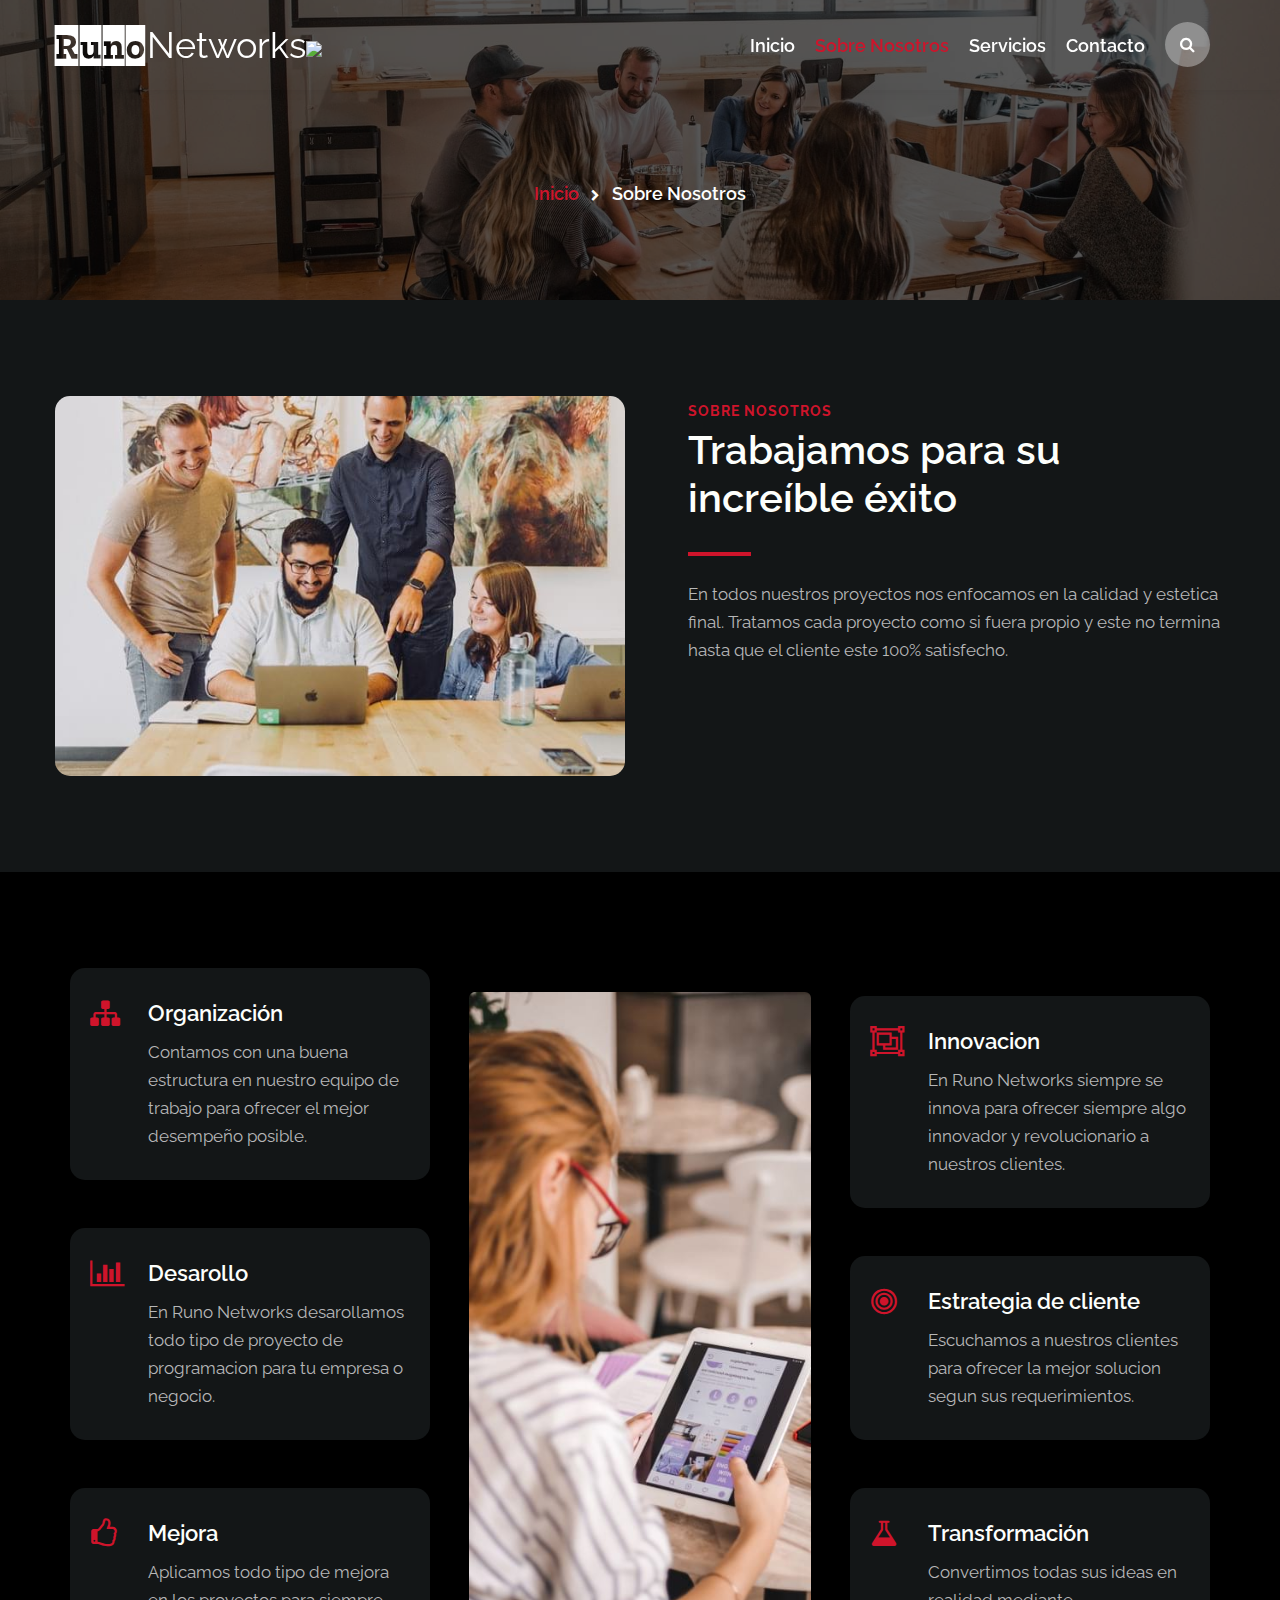
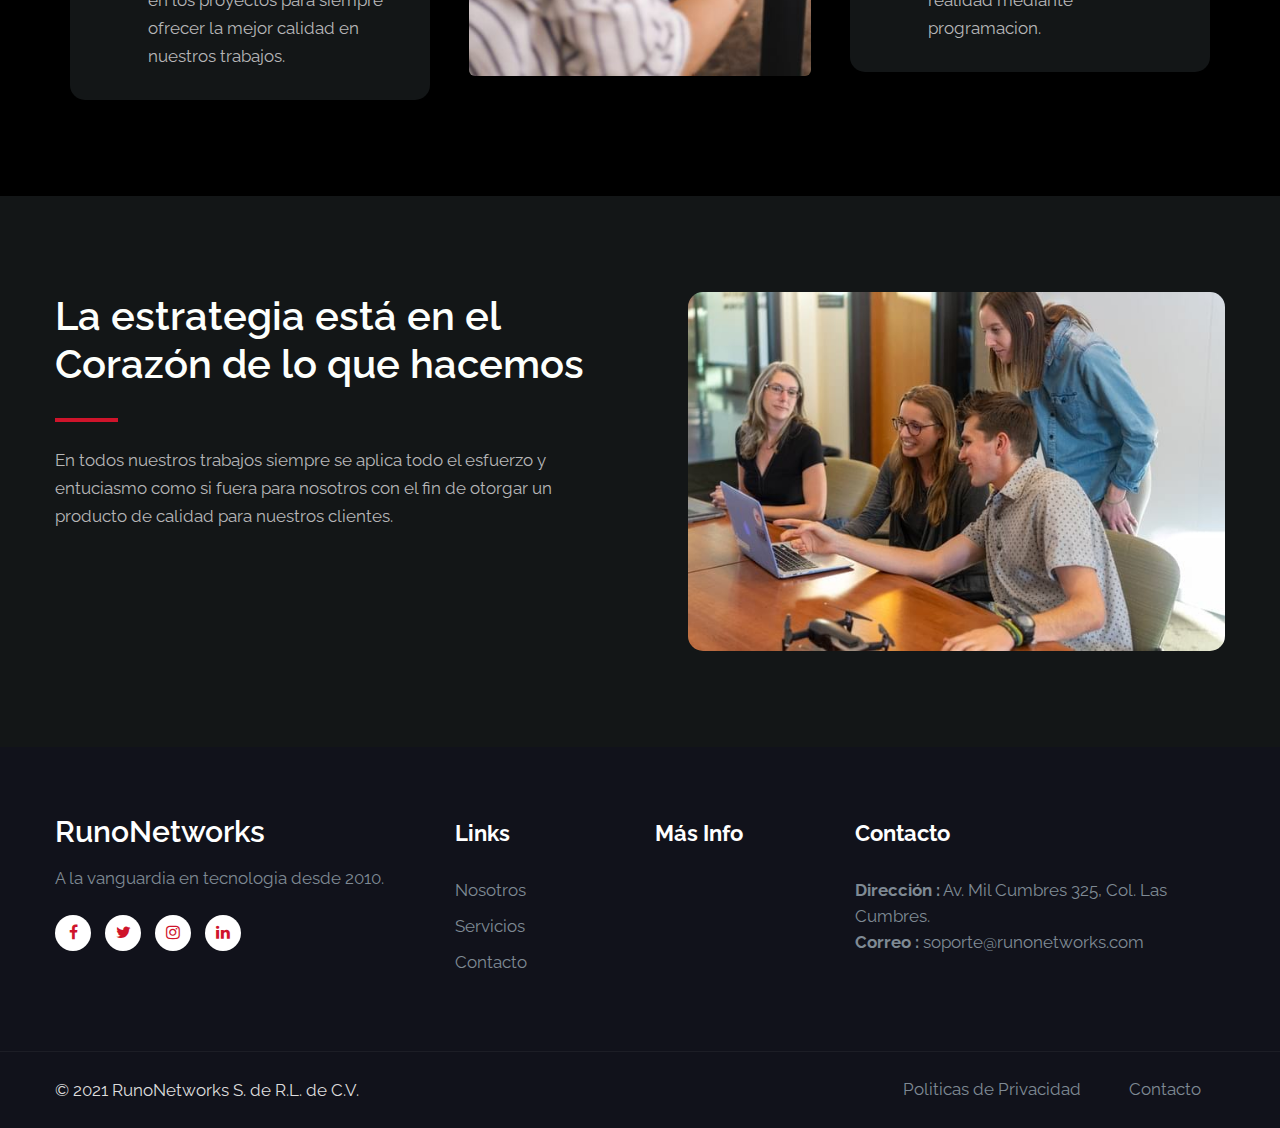
==== commit f2a53ced: "se rellena texto de about y contact" ====
--- a/about.html
+++ b/about.html
@@ -29,9 +29,9 @@
         <h1> <a class="navbar-brand" href="index.html">
             <span class="hny-log">Runo</span>Networks
           </a></h1>
-    <a class="navbar-brand" href="#index.html">
-        <img src="/assets/images/runoLogo.png"   style="height:35px;" />
-    </a> 
+        <a class="navbar-brand" href="#index.html">
+          <img src="assets/images/runoLogo.png" style="height:35px;" />
+        </a>
         <button class="navbar-toggler  collapsed bg-gradient" type="button" data-toggle="collapse"
           data-target="#navbarTogglerDemo02" aria-controls="navbarTogglerDemo02" aria-expanded="false"
           aria-label="Toggle navigation">
@@ -42,17 +42,17 @@
         <div class="collapse navbar-collapse" id="navbarTogglerDemo02">
           <ul class="navbar-nav ml-auto">
             <li class="nav-item">
-              <a class="nav-link" href="index.html">Home <span class="sr-only">(current)</span></a>
+              <a class="nav-link" href="index.html">Inicio <span class="sr-only">(current)</span></a>
             </li>
             <li class="nav-item active">
-              <a class="nav-link" href="about.html">About</a>
+              <a class="nav-link" href="about.html">Sobre nosotros</a>
             </li>
             <li class="nav-item">
-              <a class="nav-link" href="services.html">Services</a>
+              <a class="nav-link" href="services.html">Servicios</a>
             </li>
-           
+
             <li class="nav-item">
-              <a class="nav-link" href="contact.html">Contact</a>
+              <a class="nav-link" href="contact.html">Contacto</a>
             </li>
             <!--/search-right-->
             <div class="search-right">
@@ -74,7 +74,7 @@
             <!--//search-right-->
           </ul>
         </div>
-        
+
         <!-- toggle switch for light and dark theme -->
         <!-- se comenta el switch de temas, y se establace el dark como default-->
         <!-- <div class="cont-ser-position">
@@ -100,8 +100,8 @@
     <section class="w3l-breadcrumb text-center">
       <div class="container">
         <ul class="breadcrumbs-custom-path">
-          <li><a href="index.html">Home</a></li>
-          <li class="active"><span class="fa fa-chevron-right mx-2" aria-hidden="true"></span> About Us</li>
+          <li><a href="index.html">Inicio</a></li>
+          <li class="active"><span class="fa fa-chevron-right mx-2" aria-hidden="true"></span> Sobre nosotros</li>
         </ul>
       </div>
     </section>
@@ -116,15 +116,12 @@
             <img src="assets/images/ab1.jpg" alt="" class="radius-image-full img-fluid">
           </div>
           <div class="col-lg-6 pl-lg-5 ">
-            <h3 class="sub-titlehny">About Us</h3>
-            <h3 class="hny-title mx-0 mb-4">We Work for Your Incredible Success</h3>
+            <h3 class="sub-titlehny">Sobre nosotros</h3>
+            <h3 class="hny-title mx-0 mb-4">Trabajamos para su increíble éxito</h3>
             <div class="separatorhny"></div>
-            <p class="">Lorem ipsum dolor sit amet,Ea consequuntur illum facere aperiam sequi optio
-              consectetur adipisicing.Nunc id ipsum fringilla, gravida felis vitae. lacinia id, sunt in
-              culpa quis lacinia. Lorem ipsum dolor, sit amet init elit. Eos,
-              debitis. Quas minima sunt natus tempore, maiores aliquid modi felis vitae facere aperiam sequi
-              optio lacinia id ipsum.</p>
-            <a href="#" class="btn btn-style btn-primary mt-sm-5 mt-4">Read More</a>
+            <p class="">En todos nuestros proyectos nos enfocamos en la calidad y estetica final.
+
+              Tratamos cada proyecto como si fuera propio y este no termina hasta que el cliente este 100% satisfecho.</p>
           </div>
         </div>
       </div>
@@ -144,9 +141,8 @@
                   </div>
                 </div>
                 <div class="col-10 cont-ser-right-info">
-                  <h6><a href="#url">Organization</a></h6>
-                  <p>Lorem ipsum dolor sit amet,Ea sed illum facere aperiam sequi optio consec
-                    adipisicing elit.</p>
+                  <h6><a href="#url">Organización</a></h6>
+                  <p>Contamos con una buena estructura en nuestro equipo de trabajo para ofrecer el mejor desempeño posible.</p>
                 </div>
               </div>
             </div>
@@ -158,9 +154,8 @@
                   </div>
                 </div>
                 <div class="col-10 cont-ser-right-info">
-                  <h6><a href="#url">Marketing</a></h6>
-                  <p>Lorem ipsum dolor sit amet,Ea sed illum facere aperiam sequi optio consec
-                    adipisicing elit.</p>
+                  <h6><a href="#url">Desarollo</a></h6>
+                  <p>En Runo Networks desarollamos todo tipo de proyecto de programacion para tu empresa o negocio.</p>
                 </div>
               </div>
             </div>
@@ -172,9 +167,8 @@
                   </div>
                 </div>
                 <div class="col-10 cont-ser-right-info">
-                  <h6><a href="#url">Improvment </a></h6>
-                  <p>Lorem ipsum dolor sit amet,Ea sed illum facere aperiam sequi optio consec
-                    adipisicing elit.</p>
+                  <h6><a href="#url">Mejora</a></h6>
+                  <p>Aplicamos todo tipo de mejora en los proyectos para siempre ofrecer la mejor calidad en nuestros trabajos.</p>
                 </div>
               </div>
             </div>
@@ -191,9 +185,8 @@
                   </div>
                 </div>
                 <div class="col-10 cont-ser-right-info">
-                  <h6><a href="#url">Sustainability</a></h6>
-                  <p>Lorem ipsum dolor sit amet,Ea sed illum facere aperiam sequi optio consec
-                    adipisicing elit.</p>
+                  <h6><a href="#url">Innovacion</a></h6>
+                  <p>En Runo Networks siempre se innova para ofrecer siempre algo innovador y revolucionario a nuestros clientes.</p>
                 </div>
               </div>
             </div>
@@ -205,9 +198,8 @@
                   </div>
                 </div>
                 <div class="col-10 cont-ser-right-info">
-                  <h6><a href="#url">Customer Strategy</a></h6>
-                  <p>Lorem ipsum dolor sit amet,Ea sed illum facere aperiam sequi optio consec
-                    adipisicing elit.</p>
+                  <h6><a href="#url">Estrategia de cliente</a></h6>
+                  <p>Escuchamos a nuestros clientes para ofrecer la mejor solucion segun sus requerimientos.</p>
                 </div>
               </div>
             </div>
@@ -219,9 +211,8 @@
                   </div>
                 </div>
                 <div class="col-10 cont-ser-right-info">
-                  <h6><a href="#url">Transformation</a></h6>
-                  <p>Lorem ipsum dolor sit amet,Ea sed illum facere aperiam sequi optio consec
-                    adipisicing elit.</p>
+                  <h6><a href="#url">Transformación</a></h6>
+                  <p>Convertimos todas sus ideas en realidad mediante programacion.</p>
                 </div>
               </div>
             </div>
@@ -238,12 +229,12 @@
         <div class="row">
 
           <div class="col-lg-6">
-            <h3 class="hny-title mx-0 mb-4">Strategy is at the
-              Heart of What We Do</h3>
+            <h3 class="hny-title mx-0 mb-4">La estrategia está en el
+              Corazón de lo que hacemos</h3>
             <div class="separatorhny"></div>
-            <p>Lorem ipsum viverra feugiat. Pellen tesque libero ut justo, ultrices in
-              ligula. Semper at tempufddfel. Lorem ipsum dolor sit amet elit. </p>
-            <div class="skills-bars mt-md-5 mt-4">
+            <p>En todos nuestros trabajos siempre se aplica todo el esfuerzo y entuciasmo como si fuera para nosotros con el fin de otorgar un producto de calidad para nuestros clientes. </p>
+            <!--se comenta el contenedor de progresion, para en un futuro incluirla-->
+            <!--<div class="skills-bars mt-md-5 mt-4">
               <div class="progress-info">
                 <h6 class="progress-tittle">Digital Strategy</h6>
                 <div class="progress">
@@ -271,7 +262,9 @@
               </div>
 
             </div>
-          </div>
+          -->
+            
+        </div>
           <div class="col-lg-6 pl-lg-5 mt-lg-0 mt-5">
             <img src="assets/images/ab2.jpg" alt="" class="radius-image-full img-fluid">
           </div>
@@ -282,8 +275,10 @@
   </section>
   <!-- //home page skills section -->
   <!-- /form-25-section -->
+  <!--esta area puede servir para poner un enlace a un repositorio o una galeria/portafolio de los trabajos de la empresa por lo cual decido documentarla-->
+
+  <!--  
   <section class="w3l-form-25-section" id="subscribe">
-    <!-- /form-25-section -->
     <div class="form-25-mian">
       <div class="container py-5">
         <div class="row subscription-grids py-5">
@@ -299,13 +294,16 @@
         </div>
       </div>
   </section>
+-->
   <!-- //form-25-section -->
   <!--/team-sec-->
+  <!-- se comenta esta area para en un futuro  poner la foto de nosotros con el uniforme-->
+  <!--
   <section class="w3l-team-main" id="team">
     <div class="team py-5">
       <div class="container py-lg-5">
-        <h6 class="sub-titlehny text-center">Strongest Team</h6>
-        <h3 class="hny-title mb-md-5 mb-5 text-center">Meet our team</h3>
+        <h6 class="sub-titlehny text-center">El equipo de Runo Networks</h6>
+        <h3 class="hny-title mb-md-5 mb-5 text-center">Conoce nuestro equipo</h3>
         <div class="row team-row mt-md-5 mt-4">
           <div class="col-lg-3 col-6 team-wrap">
             <div class="team-member text-center">
@@ -331,7 +329,7 @@
               <p>Markrting Officer</p>
             </div>
           </div>
-          <!-- end team member -->
+        
 
           <div class="col-lg-3 col-6 team-wrap">
             <div class="team-member text-center">
@@ -357,7 +355,7 @@
               <p>Customer Officer</p>
             </div>
           </div>
-          <!-- end team member -->
+      
 
           <div class="col-lg-3 col-6 team-wrap mt-lg-0 mt-5">
             <div class="team-member last text-center">
@@ -383,7 +381,6 @@
               <p> Excutive Officer</p>
             </div>
           </div>
-          <!-- end team member -->
 
           <div class="col-lg-3 col-6 team-wrap mt-lg-0 mt-5">
             <div class="team-member last text-center">
@@ -410,6 +407,7 @@
                 Excutive Officer</p>
             </div>
           </div>
+        -->
           <!-- end team member -->
 
         </div>
@@ -420,78 +418,75 @@
   <!-- footer -->
   <section class="w3l-footer-29-main">
     <div class="footer-29 py-5">
-      <div class="container py-lg-4">
-        <div class="row footer-top-29">
-          <div class="col-lg-4 col-md-6 col-sm-7 footer-list-29 footer-1 pr-lg-5">
-            <div class="footer-logo mb-3">
-              <a class="navbar-brand" href="index.html">Advisory</a>
-            </div>
-            <p>Lorem ipsum viverra feugiat. Pellen tesque libero ut justo, ultrices in ligula. Semper at
-              tempufddfel. Lorem ipsum dolor sit amet Semper at elit.</p>
-            <div class="main-social-footer-29 mt-4">
-              <a href="#facebook" class="facebook"><span class="fa fa-facebook"></span></a>
-              <a href="#twitter" class="twitter"><span class="fa fa-twitter"></span></a>
-              <a href="#instagram" class="instagram"><span class="fa fa-instagram"></span></a>
-              <a href="#linkedin" class="linkedin"><span class="fa fa-linkedin"></span></a>
-            </div>
-          </div>
-          <div class="col-lg-2 col-md-6 col-sm-5 col-6 footer-list-29 footer-2 mt-sm-0 mt-5">
-
-            <ul>
-              <h6 class="footer-title-29">Usefull Links</h6>
-              <li><a href="about.html">About Us</a></li>
-              <li><a href="blog.html"> Blog posts</a></li>
-              <li><a href="#pricing"> Pricing plans</a></li>
-              <li><a href="#careers"> Careers</a></li>
-              <li><a href="services.html">Services</a></li>
-              <li><a href="contact.html">Contact us</a></li>
-            </ul>
-          </div>
-          <div class="col-lg-2 col-md-6 col-sm-5 col-6 footer-list-29 footer-3 mt-lg-0 mt-5">
-            <h6 class="footer-title-29">More Info</h6>
-            <ul>
-              <li><a href="#profile">Group Profile</a></li>
-              <li><a href="#vision">Vision & Values</a></li>
-              <li><a href="#history">History</a></li>
-              <li><a href="#leader">Leadership</a></li>
-              <li><a href="#award">Awards</a></li>
-              <li><a href="#media"> Media</a></li>
-              <li><a href="#spotlight">Spotlight</a></li>
-              <li><a href="#support"> Support</a></li>
-            </ul>
-
-          </div>
-          <div class="col-lg-4 col-md-6 col-sm-7 footer-list-29 footer-4 mt-lg-0 mt-5">
-            <h6 class="footer-title-29">Contact Info </h6>
-            <p><strong>Address :</strong> Advisory Consutancy, 343 Honey Avenue street, NY - 62617.</p>
-            <p class="my-2"><strong>Phone :</strong> <a href="tel:+12 23456799">+12 23456799</a></p>
-            <p><strong>Email :</strong> <a href="mailto:info@example.com">info@example.com</a></p>
-
-            <div class="map-iframe-ft mt-4">
-              <iframe
-                src="https://www.google.com/maps/embed?pb=!1m18!1m12!1m3!1d317718.69319292053!2d-0.3817765050863085!3d51.528307984912544!2m3!1f0!2f0!3f0!3m2!1i1024!2i768!4f13.1!3m3!1m2!1s0x47d8a00baf21de75%3A0x52963a5addd52a99!2sLondon%2C+UK!5e0!3m2!1sen!2spl!4v1562654563739!5m2!1sen!2spl"
-                width="100%" height="400" frameborder="0" style="border: 0px;" allowfullscreen=""></iframe>
-            </div>
-          </div>
-        </div>
-      </div>
+        <div class="container py-lg-4">
+            <div class="row footer-top-29">
+                <div class="col-lg-4 col-md-6 col-sm-7 footer-list-29 footer-1 pr-lg-5">
+                    <div class="footer-logo mb-3">
+                        <a class="navbar-brand" href="index.html">RunoNetworks</a>
+                    </div>
+                    <p>A la vanguardia en tecnologia desde 2010.</p>
+                    <div class="main-social-footer-29 mt-4">
+                        <a href="#facebook" class="facebook"><span class="fa fa-facebook"></span></a>
+                        <a href="#twitter" class="twitter"><span class="fa fa-twitter"></span></a>
+                        <a href="#instagram" class="instagram"><span class="fa fa-instagram"></span></a>
+                        <a href="#linkedin" class="linkedin"><span class="fa fa-linkedin"></span></a>
+                    </div>
+                </div>
+                <div class="col-lg-2 col-md-6 col-sm-5 col-6 footer-list-29 footer-2 mt-sm-0 mt-5">
+
+                    <ul>
+                        <h6 class="footer-title-29">Links</h6>
+                        <li><a href="about.html">Nosotros</a></li>
+<!--                            <li><a href="blog.html"> Blog posts</a></li>-->
+<!--                            <li><a href="#pricing"> Pricing plans</a></li>-->
+<!--                            <li><a href="#careers"> Careers</a></li>-->
+                        <li><a href="services.html">Servicios</a></li>
+                        <li><a href="contact.html">Contacto</a></li>
+                    </ul>
+                </div>
+                <div class="col-lg-2 col-md-6 col-sm-5 col-6 footer-list-29 footer-3 mt-lg-0 mt-5">
+                    <h6 class="footer-title-29">Más Info</h6>
+                    <ul>
+<!--                            <li><a href="#profile">Group Profile</a></li>-->
+<!--                            <li><a href="#vision">Vision & Values</a></li>-->
+<!--                            <li><a href="#history">History</a></li>-->
+<!--                            <li><a href="#leader">Leadership</a></li>-->
+<!--                            <li><a href="#award">Awards</a></li>-->
+<!--                            <li><a href="#media"> Media</a></li>-->
+<!--                            <li><a href="#spotlight">Spotlight</a></li>-->
+<!--                            <li><a href="#support"> Support</a></li>-->
+                    </ul>
+
+                </div>
+                <div class="col-lg-4 col-md-6 col-sm-7 footer-list-29 footer-4 mt-lg-0 mt-5">
+                    <h6 class="footer-title-29">Contacto</h6>
+                    <p><strong>Dirección :</strong> Av. Mil Cumbres 325, Col. Las Cumbres.</p>
+<!--                        <p class="my-2"><strong>Telefono :</strong> <a href="tel:+12 23456799">+52 8992184235</a></p>-->
+                    <p><strong>Correo :</strong> <a href="mailto:soporte@runonetworks.com">soporte@runonetworks.com</a></p>
+
+                    <div class="map-iframe-ft mt-4">
+<!--                            <iframe-->
+<!--                                src="https://www.google.com/maps/embed?pb=!1m14!1m12!1m3!1d7167.4797891947765!2d-98.36190870000001!3d26.074755700000015!2m3!1f0!2f0!3f0!3m2!1i1024!2i768!4f13.1!5e0!3m2!1ses-419!2smx!4v1621892007843!5m2!1ses-419!2smx"-->
+<!--                                width="100%" height="400" frameborder="0" style="border: 0px;"-->
+<!--                                allowfullscreen=""></iframe>-->
+                    </div>
+                </div>
+            </div>
+        </div>
     </div>
-  </section>
-  <!-- //footer -->
+</section>
+<!-- //footer -->
 
   <!-- copyright -->
   <section class="w3l-copyright">
     <div class="container">
       <div class="row bottom-copies">
-        <p class="col-lg-8 copy-footer-29">© 2020 Advisory. All rights reserved. Design by <a
-            href="https://w3layouts.com/" target="_blank">
-            W3Layouts</a></p>
+        <p class="col-lg-8 copy-footer-29">© 2021 RunoNetworks S. de R.L. de C.V.</p>
 
         <div class="col-lg-4 footer-list-29">
           <ul class="d-flex text-lg-right">
-            <li><a href="#careers"> Careers</a></li>
-            <li class="mx-lg-5 mx-md-4 mx-3"><a href="#privacymy-lg-0 my-4">Privacy Policy</a></li>
-            <li><a href="contact.html">Contact us</a></li>
+            <li class="mx-lg-5 mx-md-4 mx-3"><a href="#privacymy-lg-0 my-4">Politicas de Privacidad</a></li>
+            <li><a href="contact.html">Contacto</a></li>
           </ul>
         </div>
 
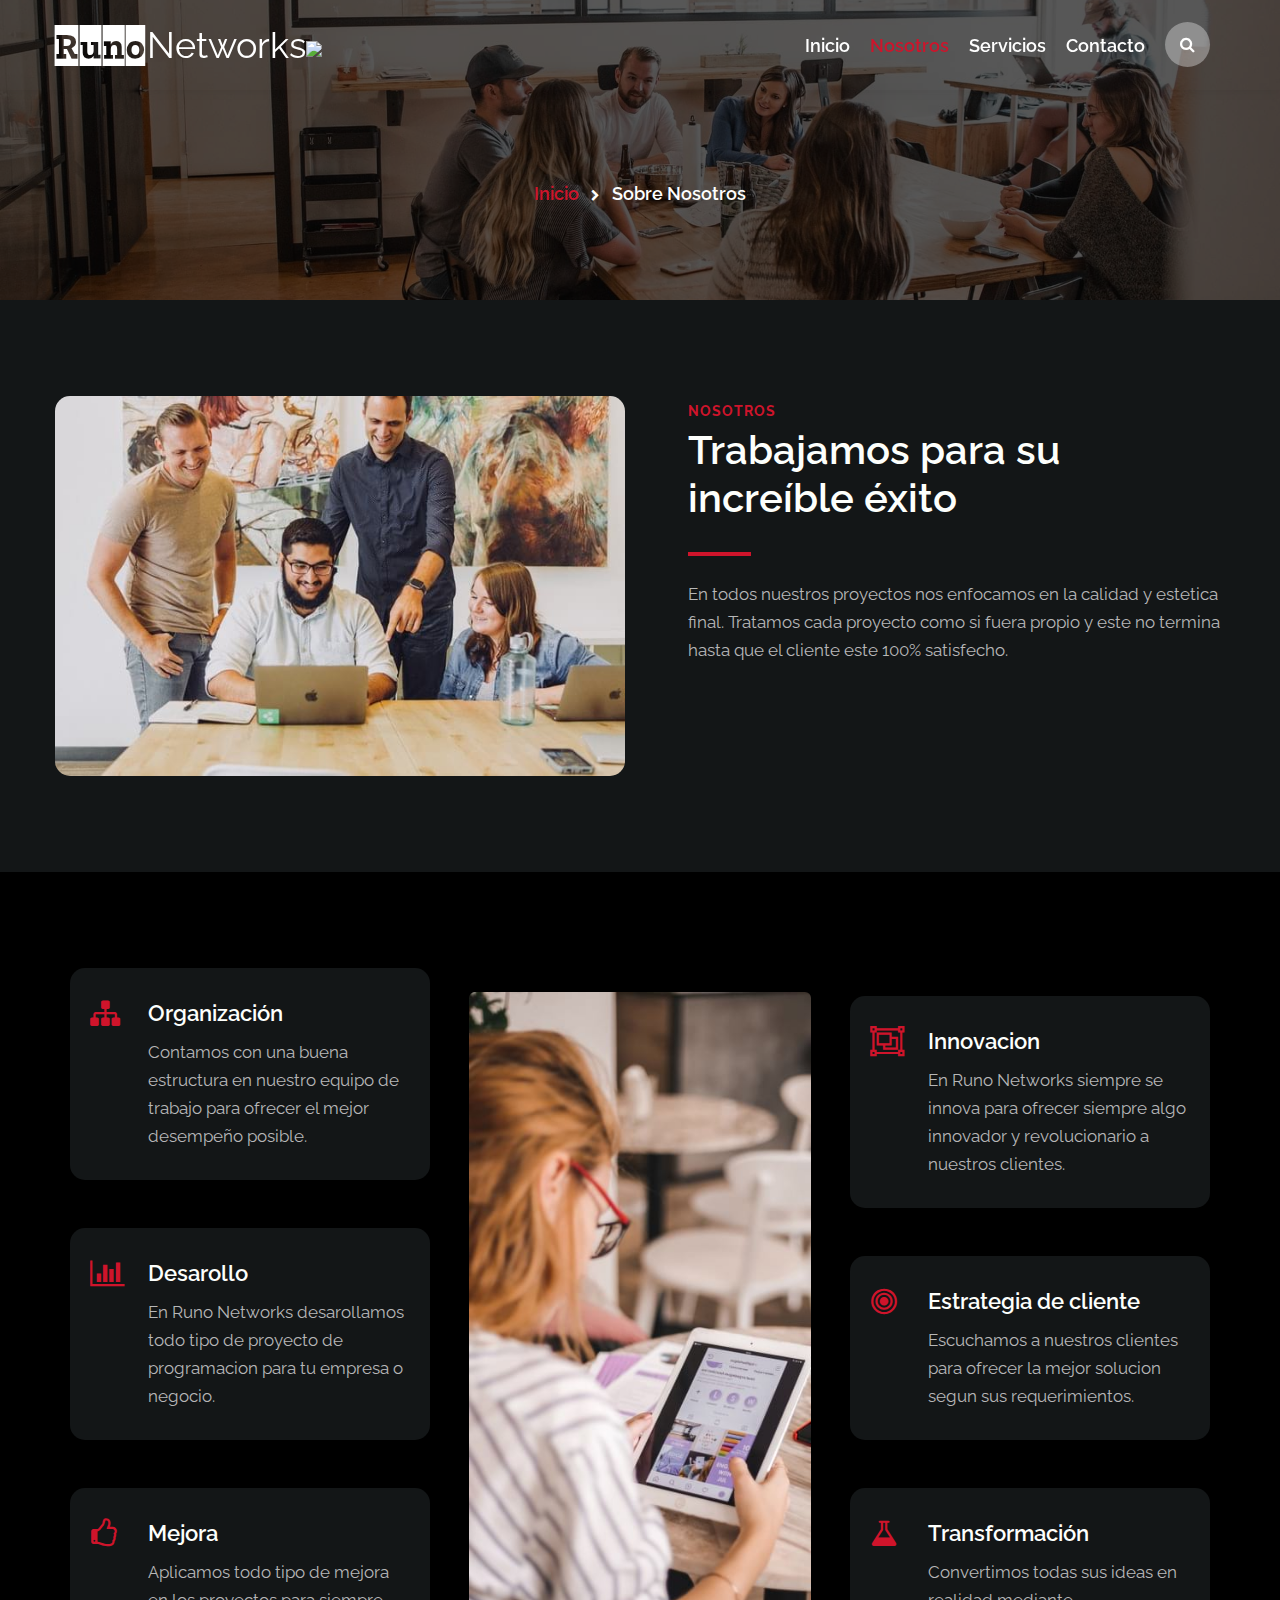
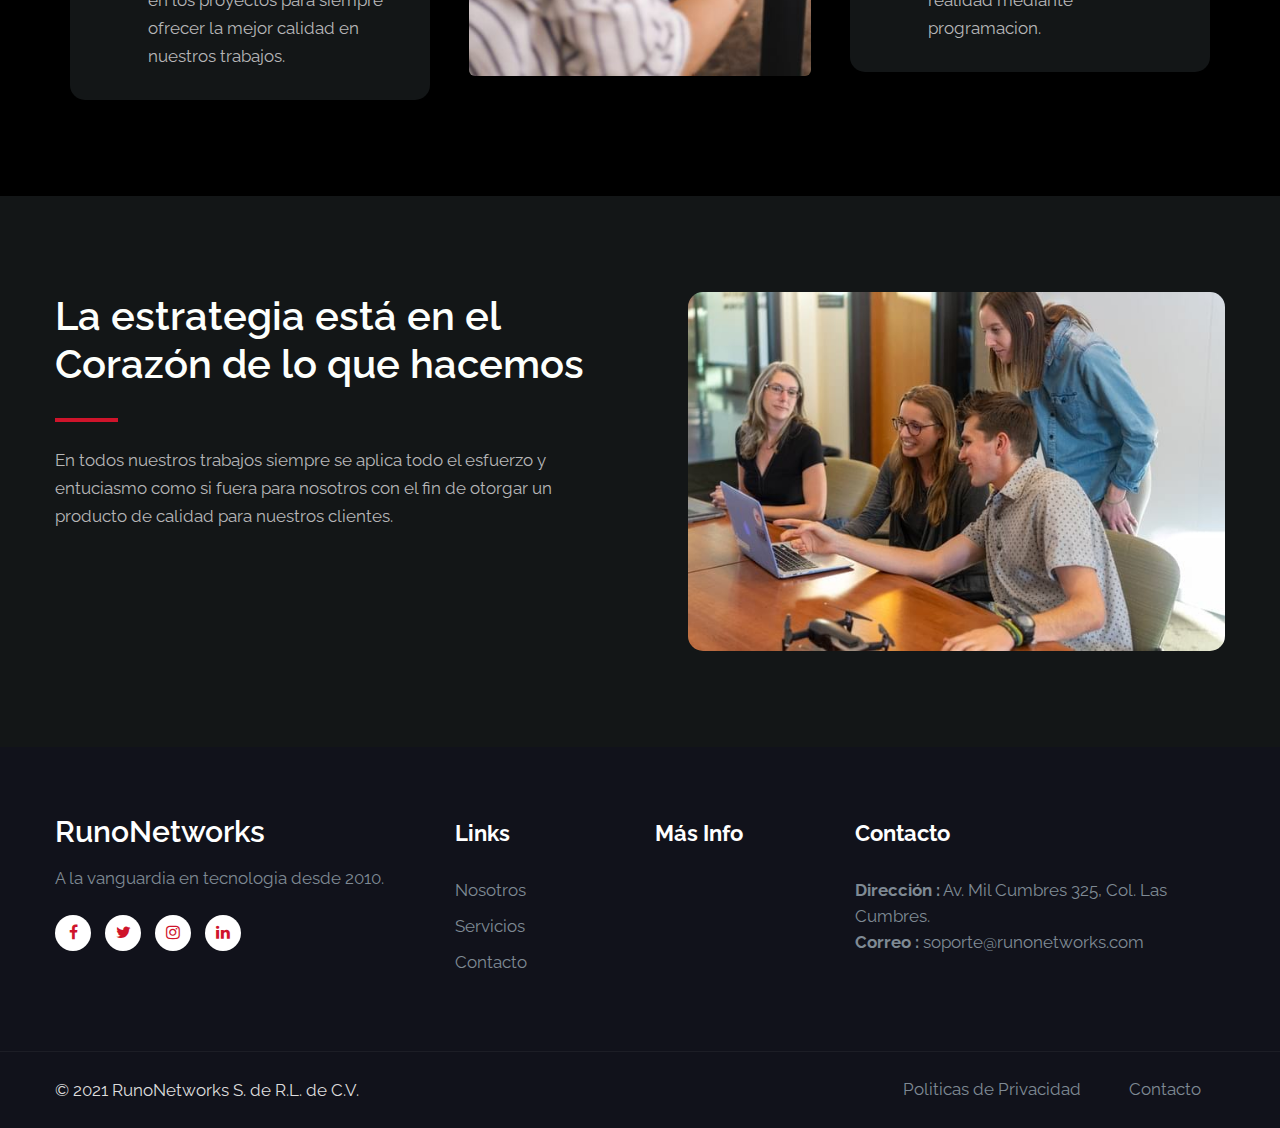
==== commit 8495176a: "se rellena texto de about y contact" ====
--- a/about.html
+++ b/about.html
@@ -45,7 +45,7 @@
               <a class="nav-link" href="index.html">Inicio <span class="sr-only">(current)</span></a>
             </li>
             <li class="nav-item active">
-              <a class="nav-link" href="about.html">Sobre nosotros</a>
+              <a class="nav-link" href="about.html">Nosotros</a>
             </li>
             <li class="nav-item">
               <a class="nav-link" href="services.html">Servicios</a>
@@ -116,7 +116,7 @@
             <img src="assets/images/ab1.jpg" alt="" class="radius-image-full img-fluid">
           </div>
           <div class="col-lg-6 pl-lg-5 ">
-            <h3 class="sub-titlehny">Sobre nosotros</h3>
+            <h3 class="sub-titlehny">Nosotros</h3>
             <h3 class="hny-title mx-0 mb-4">Trabajamos para su increíble éxito</h3>
             <div class="separatorhny"></div>
             <p class="">En todos nuestros proyectos nos enfocamos en la calidad y estetica final.
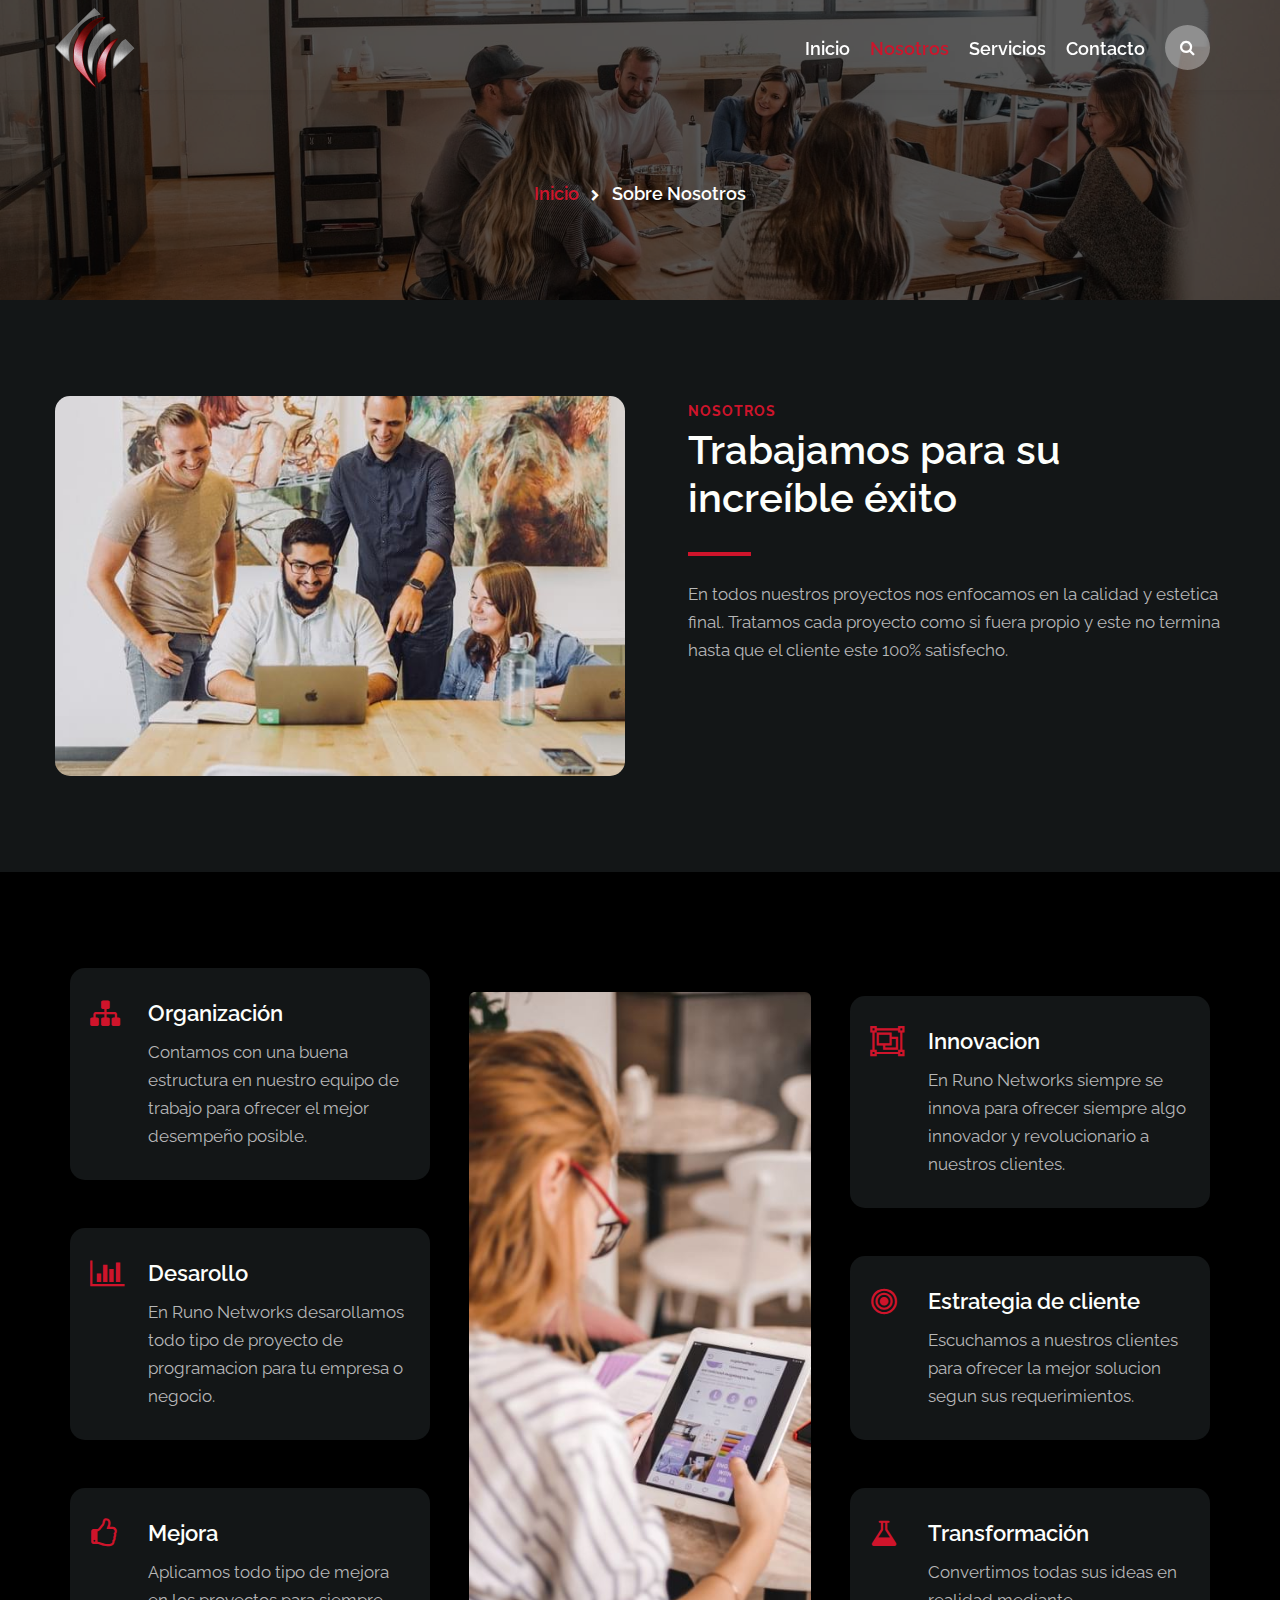
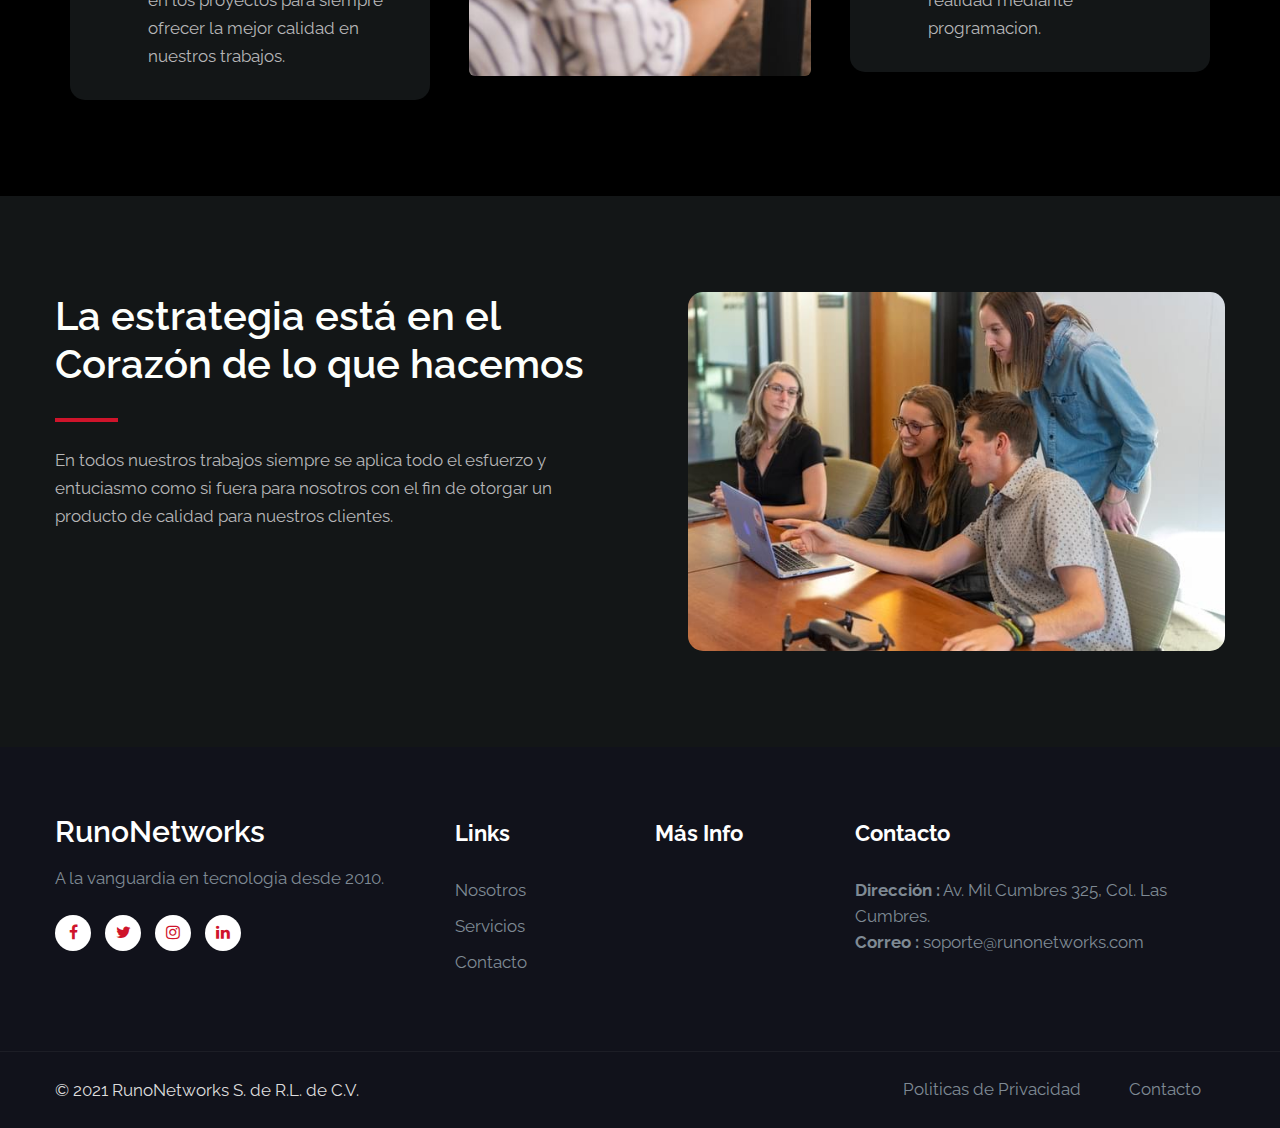
==== commit 09ed5e17: "se arregla detalle en el navbar" ====
--- a/about.html
+++ b/about.html
@@ -26,12 +26,9 @@
   <header id="site-header" class="fixed-top">
     <div class="container">
       <nav class="navbar navbar-expand-lg stroke px-0">
-        <h1> <a class="navbar-brand" href="index.html">
-            <span class="hny-log">Runo</span>Networks
-          </a></h1>
         <a class="navbar-brand" href="#index.html">
-          <img src="assets/images/runoLogo.png" style="height:35px;" />
-        </a>
+          <img src="assets/images/logo.png" style="height:80px;" />
+      </a>
         <button class="navbar-toggler  collapsed bg-gradient" type="button" data-toggle="collapse"
           data-target="#navbarTogglerDemo02" aria-controls="navbarTogglerDemo02" aria-expanded="false"
           aria-label="Toggle navigation">
